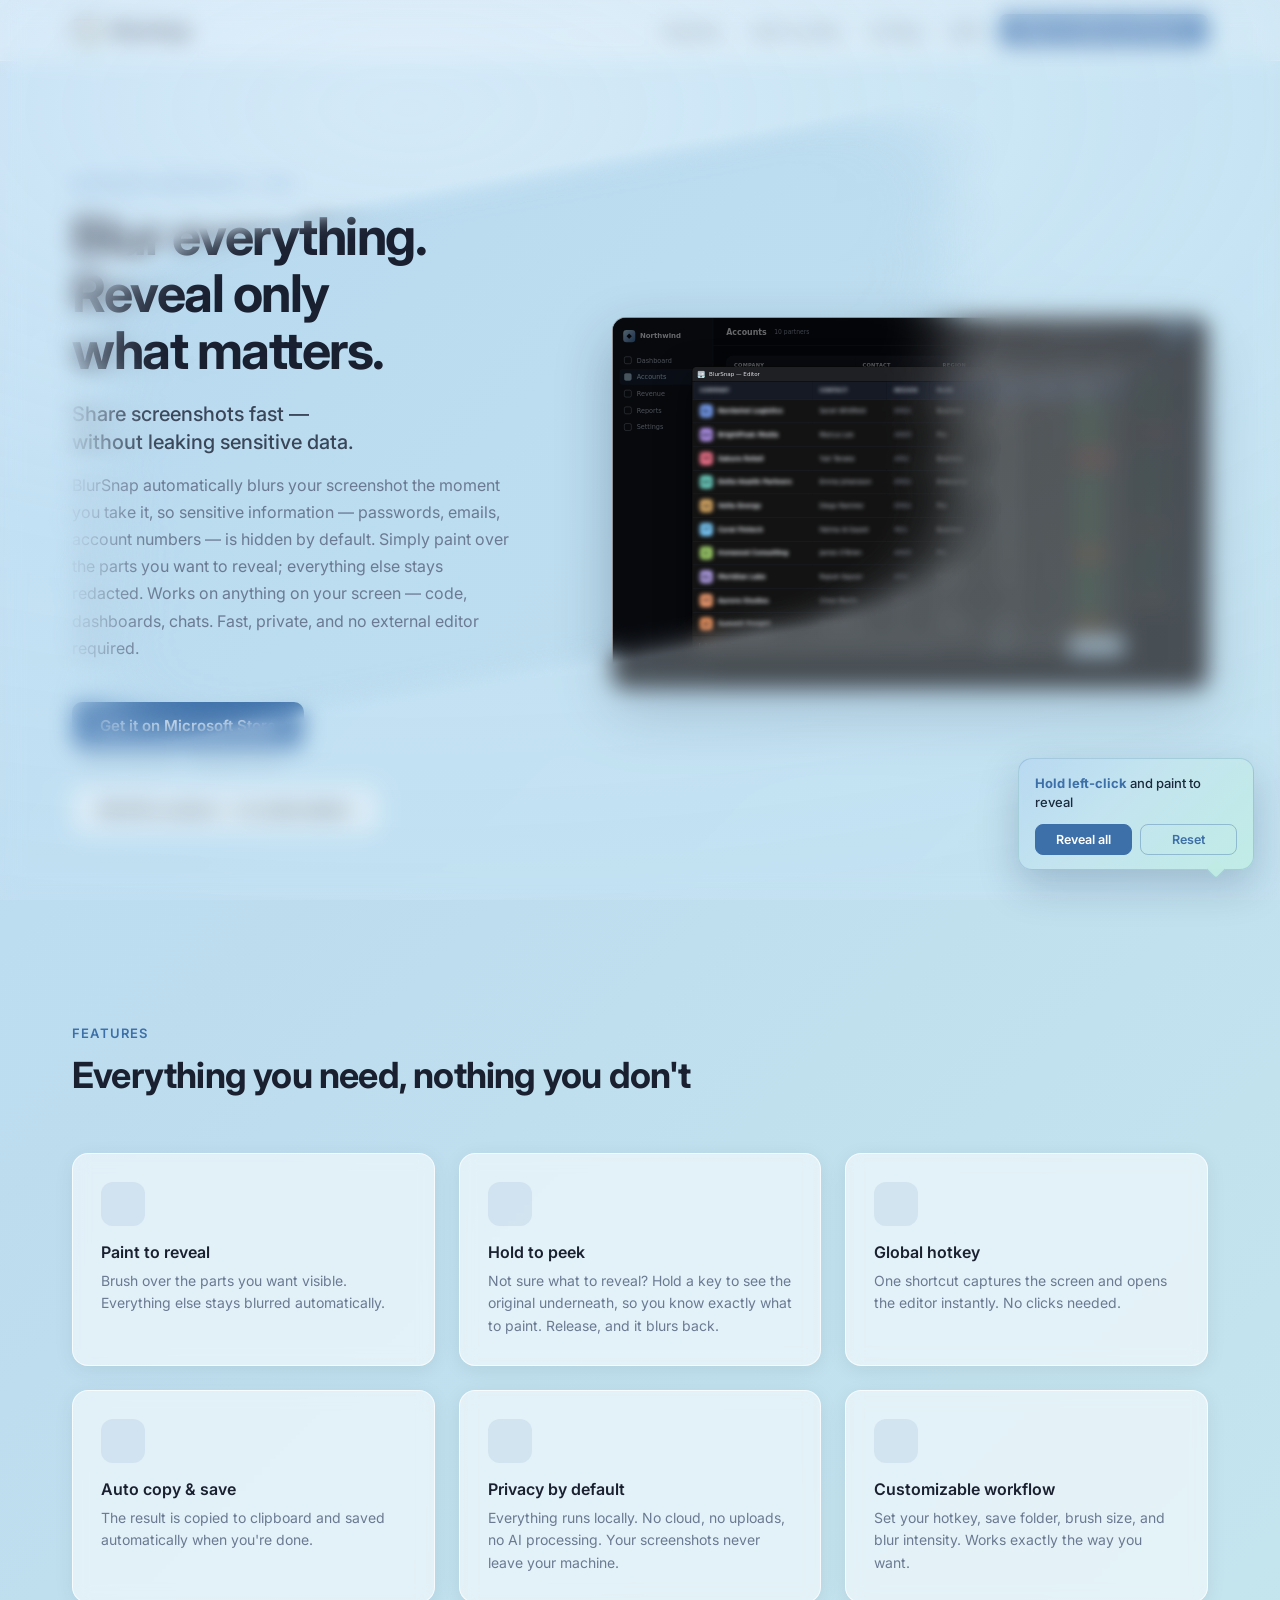
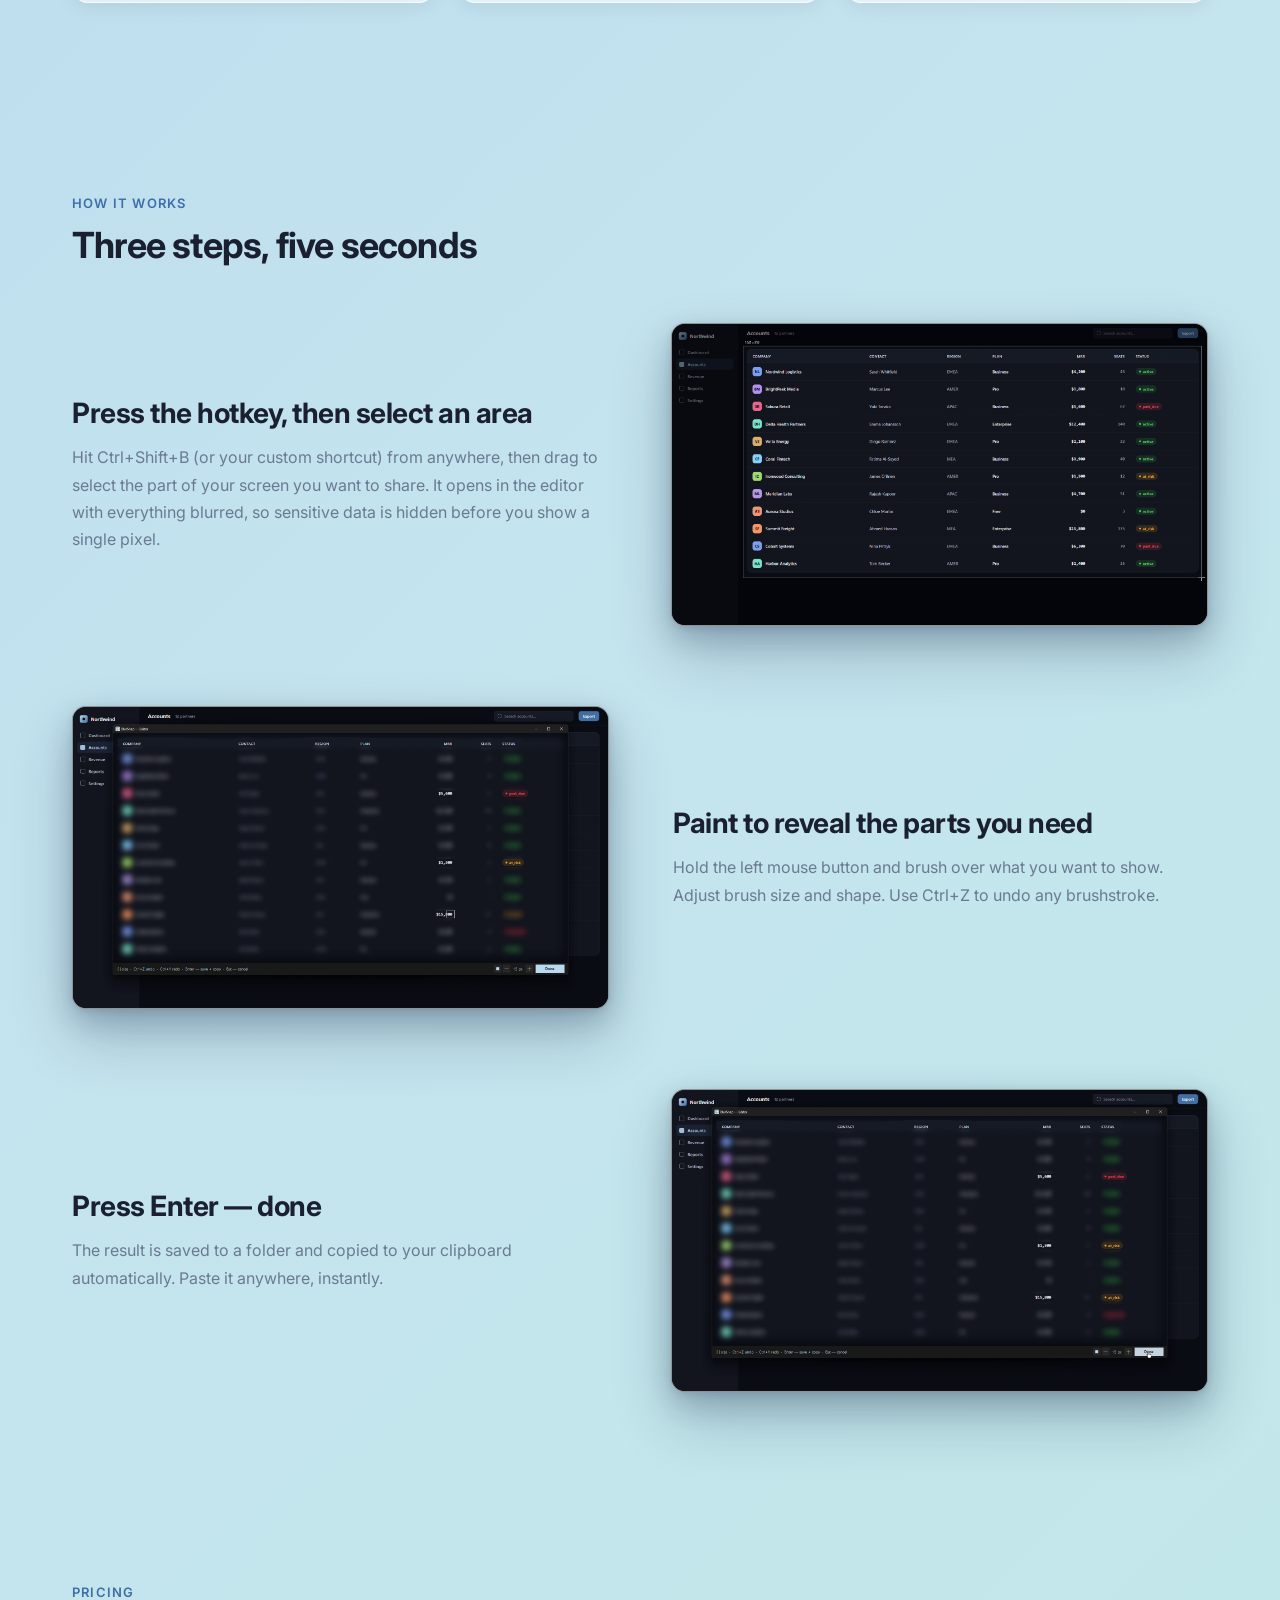
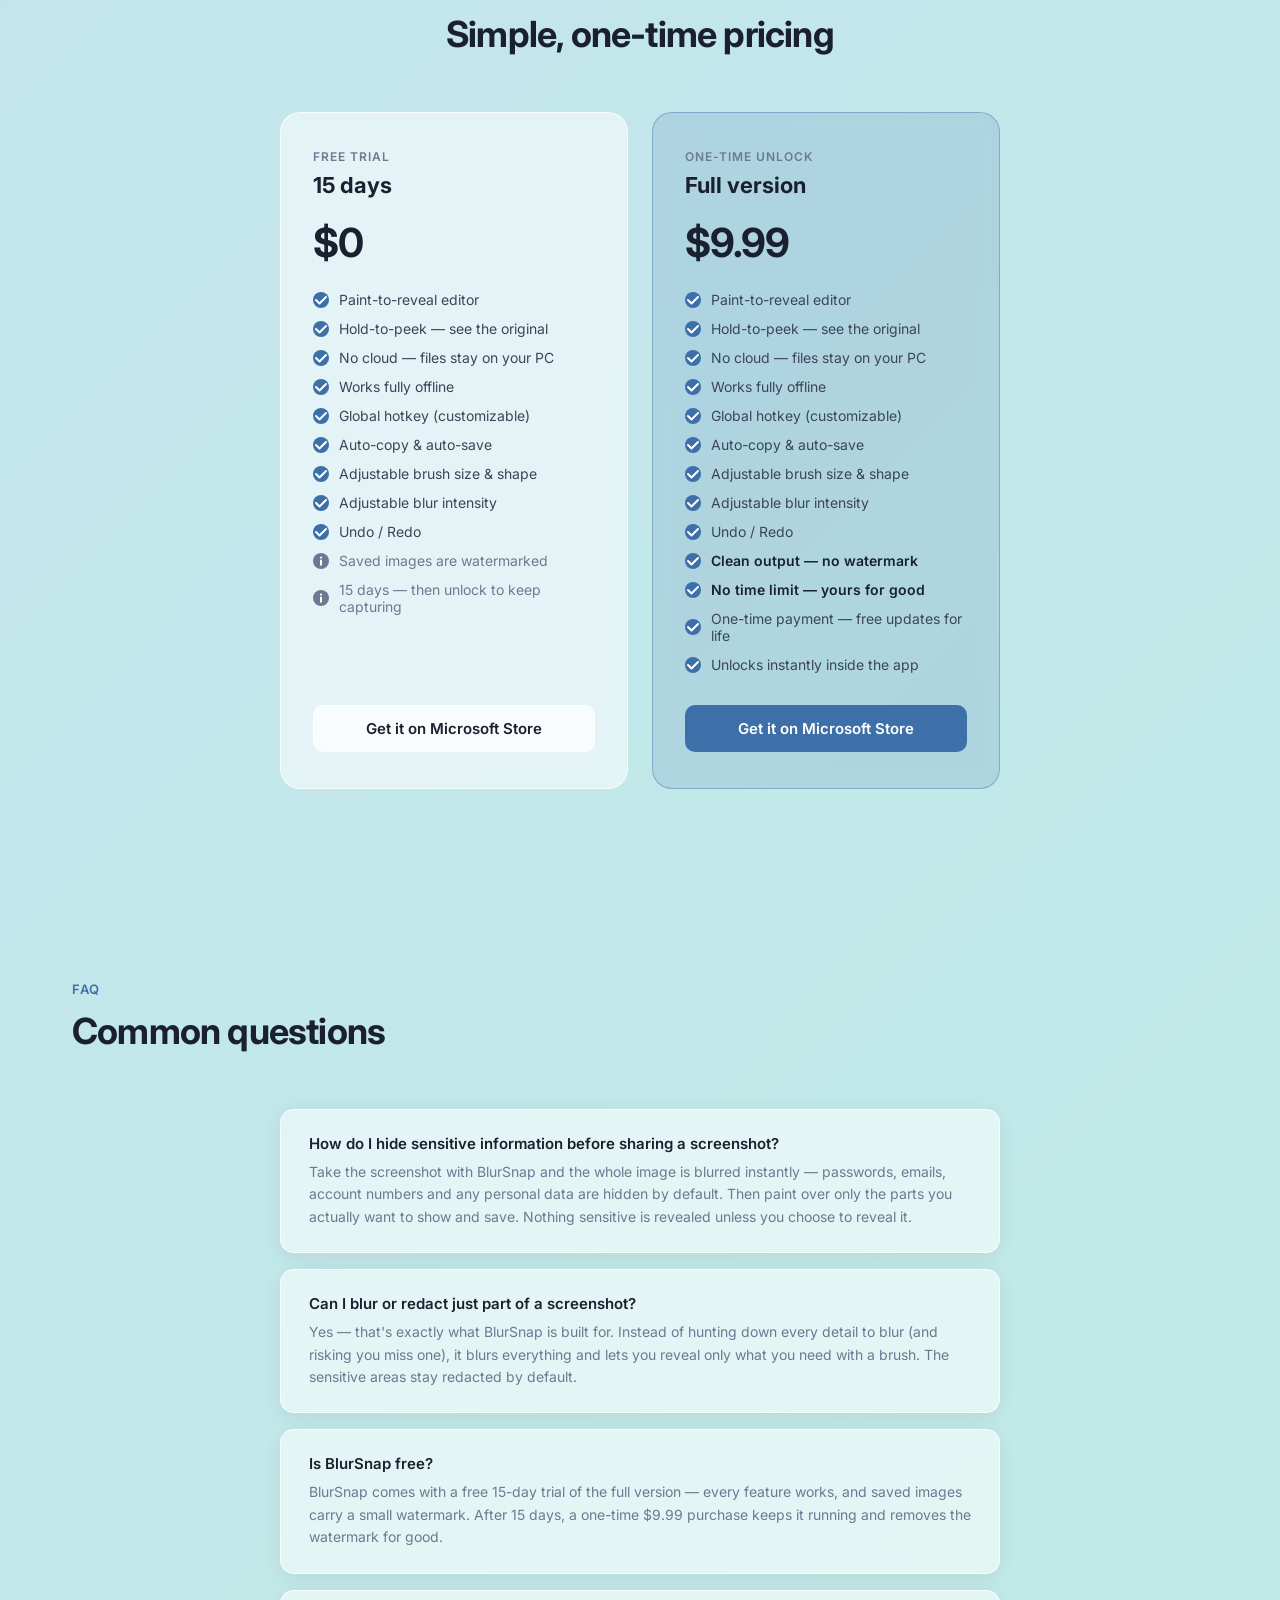
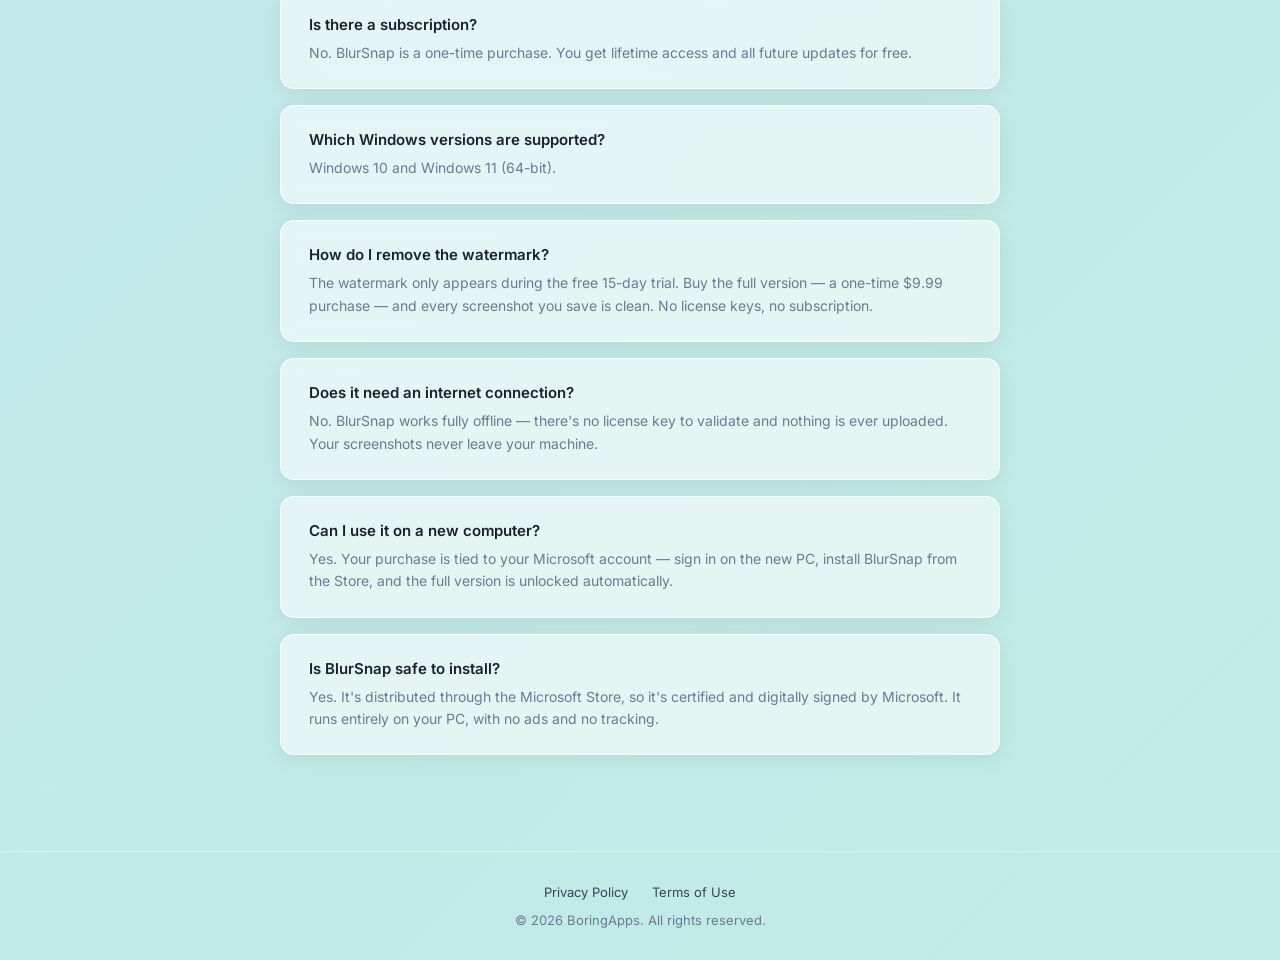
==== index.html @ 6aa6dccd "Add files via upload" ====
<!DOCTYPE html>
<html lang="en">
<head>
  <meta charset="UTF-8">
  <meta name="viewport" content="width=device-width, initial-scale=1.0">
  <title>BlurSnap — Blur everything, reveal only what matters</title>
  <meta name="description" content="Accidentally leaking passwords, emails or private data in a screenshot? BlurSnap blurs the whole capture the moment you take it — then you paint over only what you want to show. A fast, private screenshot tool for Windows 10 & 11. $9.99 one-time, no subscription.">
  <meta name="keywords" content="blur screenshot, redact screenshot, hide sensitive data in screenshot, censor screenshot, screenshot privacy tool, hide passwords in screenshot, blur tool Windows, screenshot editor">
  <meta name="author" content="BoringApps">
  <meta name="robots" content="index, follow">
  <meta name="theme-color" content="#B8D8F0">
  <link rel="canonical" href="https://blursnap.app/">
  <link rel="icon" href="favicon.ico" sizes="16x16 32x32 48x48">
  <link rel="icon" type="image/png" href="icon-64.png" sizes="64x64">
  <link rel="apple-touch-icon" href="icon-180.png">

  <!-- Open Graph / social preview -->
  <meta property="og:type" content="website">
  <meta property="og:site_name" content="BlurSnap">
  <meta property="og:title" content="BlurSnap — Blur everything. Reveal only what matters.">
  <meta property="og:description" content="Share screenshots fast — without leaking sensitive data. BlurSnap blurs everything the moment you capture; paint over just what you want to show.">
  <meta property="og:url" content="https://blursnap.app/">
  <meta property="og:image" content="https://blursnap.app/og-image.png">
  <meta property="og:image:width" content="1200">
  <meta property="og:image:height" content="630">
  <meta property="og:image:alt" content="BlurSnap editor with a blurred spreadsheet — only the important cells revealed.">
  <meta name="twitter:card" content="summary_large_image">
  <meta name="twitter:title" content="BlurSnap — Blur everything. Reveal only what matters.">
  <meta name="twitter:description" content="Share screenshots fast — without leaking sensitive data. A fast, private Windows screenshot tool.">
  <meta name="twitter:image" content="https://blursnap.app/og-image.png">
  <link rel="preconnect" href="https://fonts.googleapis.com">
  <link rel="preconnect" href="https://fonts.gstatic.com" crossorigin>
  <link href="https://fonts.googleapis.com/css2?family=Inter:wght@400;500;600;700&display=swap" rel="stylesheet">
  <style>
    *, *::before, *::after { box-sizing: border-box; margin: 0; padding: 0; }

    :root {
      --bg-grad-start: #B8D8F0;
      --bg-grad-end:   #C0ECE4;
      --text-pri:  #1a2030;
      --text-sec:  #3a4558;
      --text-dim:  #6b7a92;
      --accent:    #3d6fa8;
      --accent-hov:#2f5a8a;
      --card-bg:   rgba(255,255,255,0.55);
      --card-border: rgba(255,255,255,0.7);
      --header-bg: rgba(255,255,255,0.25);
    }

    html { scroll-padding-top: 76px; }

    body {
      font-family: 'Inter', system-ui, sans-serif;
      color: var(--text-pri);
      background: linear-gradient(135deg, var(--bg-grad-start) 0%, #C4E4EE 40%, var(--bg-grad-end) 100%);
      min-height: 100vh;
    }

    /* ── Scrollbar (brand) ──────────────────────────── */
    html { scrollbar-width: thin; scrollbar-color: var(--accent) rgba(255,255,255,0.35); }
    ::-webkit-scrollbar { width: 12px; height: 12px; }
    ::-webkit-scrollbar-track { background: rgba(255,255,255,0.35); }
    ::-webkit-scrollbar-thumb {
      background: linear-gradient(var(--accent), var(--accent-hov));
      border-radius: 10px;
      border: 3px solid transparent;
      background-clip: padding-box;
    }
    ::-webkit-scrollbar-thumb:hover {
      background: linear-gradient(var(--accent-hov), var(--accent-hov));
      background-clip: padding-box;
      border: 3px solid transparent;
    }

    /* ── Header ─────────────────────────────────────── */
    header {
      position: sticky;
      top: 0;
      z-index: 100;
      backdrop-filter: blur(16px);
      -webkit-backdrop-filter: blur(16px);
      background: var(--header-bg);
      border-bottom: 1px solid rgba(255,255,255,0.4);
    }

    .header-inner {
      max-width: 1200px;
      margin: 0 auto;
      padding: 0 32px;
      height: 60px;
      display: flex;
      align-items: center;
      justify-content: space-between;
    }

    .logo {
      font-size: 18px;
      font-weight: 700;
      color: var(--text-pri);
      text-decoration: none;
      letter-spacing: -0.3px;
    }

    nav {
      display: flex;
      align-items: center;
      gap: 8px;
    }

    nav a {
      font-size: 14px;
      font-weight: 500;
      color: var(--text-sec);
      text-decoration: none;
      transition: color 0.15s;
    }

    /* Bigger click target for the small text links — padding gives an invisible hit halo. */
    nav a:not(.btn-buy-sm) { padding: 10px 12px; }

    nav a:hover { color: var(--text-pri); }

    .btn-buy-sm {
      font-size: 14px;
      font-weight: 600;
      color: #fff;
      background: var(--accent);
      border: none;
      border-radius: 8px;
      padding: 8px 20px;
      cursor: pointer;
      text-decoration: none;
      transition: background 0.15s;
    }

    .btn-buy-sm:hover { background: var(--accent-hov); }

    /* ── Layout container — single source of truth for content width ── */
    main {
      max-width: 1200px;
      margin: 0 auto;
      padding: 0 32px;
    }

    /* ── Sections ────────────────────────────────────── */
    section {
      padding: 96px 0;
    }

    /* ── Hero ────────────────────────────────────────── */
    #hero {
      display: flex;
      align-items: center;
      gap: 64px;
      padding: 112px 0 96px;
    }

    .hero-text { flex: 1; }

    .hero-label {
      display: inline-block;
      font-size: 13px;
      font-weight: 600;
      letter-spacing: 1.2px;
      text-transform: uppercase;
      color: var(--accent);
      margin-bottom: 16px;
    }

    .hero-title {
      font-size: 52px;
      font-weight: 700;
      line-height: 1.1;
      letter-spacing: -1.5px;
      color: var(--text-pri);
      margin-bottom: 20px;
    }

    .hero-title .ht-line { display: block; }
    .hero-title .ht-balance { text-wrap: balance; }

    .hero-subtitle {
      font-size: 20px;
      font-weight: 500;
      color: var(--text-sec);
      margin-bottom: 16px;
      line-height: 1.4;
      text-wrap: balance;
    }

    .hero-desc {
      font-size: 16px;
      color: var(--text-dim);
      line-height: 1.7;
      margin-bottom: 40px;
      max-width: 440px;
    }

    .hero-buttons {
      display: flex;
      gap: 16px;
      flex-wrap: wrap;
      align-items: flex-start;
    }

    .hero-dl-wrap {
      display: flex;
      flex-direction: column;
      align-items: flex-start;
      gap: 6px;
    }

    .btn-meta {
      font-size: 12px;
      font-weight: 400;
      color: var(--text-dim);
      padding-left: 10px;
    }

    .btn-primary {
      font-size: 15px;
      font-weight: 600;
      color: #fff;
      background: var(--accent);
      border: none;
      border-radius: 10px;
      padding: 14px 28px;
      cursor: pointer;
      text-decoration: none;
      transition: background 0.15s, transform 0.1s;
    }

    .btn-primary:hover { background: var(--accent-hov); transform: translateY(-1px); }

    .btn-secondary {
      font-size: 15px;
      font-weight: 600;
      color: var(--text-pri);
      background: var(--card-bg);
      border: 1px solid var(--card-border);
      border-radius: 10px;
      padding: 13px 27px;
      cursor: pointer;
      text-decoration: none;
      backdrop-filter: blur(8px);
      transition: background 0.15s, transform 0.1s;
    }

    .btn-secondary:hover { background: rgba(255,255,255,0.7); transform: translateY(-1px); }

    .hero-media {
      flex: 1.25;
      display: flex;
      justify-content: center;
    }

    .demo-frame {
      width: 100%;
      max-width: 680px;
      aspect-ratio: 1280 / 800;
      border-radius: 14px;
      overflow: hidden;
      position: relative;
      background: #0b0e14;
      border: 1px solid rgba(255,255,255,0.55);
      box-shadow: 0 22px 55px rgba(20, 40, 70, 0.28);
    }

    .demo-frame iframe {
      position: absolute;
      top: 0;
      left: 0;
      width: 1280px;
      height: 800px;
      border: 0;
      transform-origin: top left;
      /* non-interactive auto-playing demo: let the mouse pass through so the
         real cursor stays visible instead of hitting the iframe's cursor:none */
      pointer-events: none;
    }

    /* ── Features ────────────────────────────────────── */
    .section-label {
      font-size: 13px;
      font-weight: 600;
      letter-spacing: 1.2px;
      text-transform: uppercase;
      color: var(--accent);
      margin-bottom: 12px;
    }

    .section-title {
      font-size: 36px;
      font-weight: 700;
      letter-spacing: -0.8px;
      color: var(--text-pri);
      margin-bottom: 56px;
    }

    .features-grid {
      display: grid;
      grid-template-columns: repeat(3, 1fr);
      gap: 24px;
    }

    .feature-card {
      background: var(--card-bg);
      border: 1px solid var(--card-border);
      border-radius: 16px;
      padding: 28px;
      backdrop-filter: blur(8px);
      box-shadow: 0 4px 20px rgba(0, 0, 0, 0.07);
    }

    .feature-icon {
      width: 44px;
      height: 44px;
      display: flex;
      align-items: center;
      justify-content: center;
      background: rgba(61, 111, 168, 0.1);
      border-radius: 12px;
      margin-bottom: 16px;
      color: var(--accent);
    }

    .feature-icon svg {
      width: 22px;
      height: 22px;
      stroke: var(--accent);
    }

    .feature-title {
      font-size: 16px;
      font-weight: 600;
      color: var(--text-pri);
      margin-bottom: 8px;
    }

    .feature-desc {
      font-size: 14px;
      color: var(--text-dim);
      line-height: 1.6;
    }

    /* ── Alternating blocks ──────────────────────────── */
    .alt-blocks { display: flex; flex-direction: column; gap: 80px; }

    .alt-block {
      display: flex;
      align-items: center;
      gap: 64px;
    }

    .alt-block.reverse { flex-direction: row-reverse; }

    .alt-block-text { flex: 1; }

    .alt-block-text h3 {
      font-size: 28px;
      font-weight: 700;
      letter-spacing: -0.5px;
      color: var(--text-pri);
      margin-bottom: 14px;
    }

    .alt-block-text p {
      font-size: 16px;
      color: var(--text-dim);
      line-height: 1.7;
    }

    .alt-block-media {
      flex: 1;
      border-radius: 14px;
      overflow: hidden;
      background: #0b0e14;
      border: 1px solid rgba(255,255,255,0.55);
      box-shadow: 0 2px 6px rgba(20, 40, 70, 0.10), 0 12px 28px rgba(20, 40, 70, 0.20), 0 28px 60px rgba(20, 40, 70, 0.24);
      line-height: 0;
    }

    .alt-block-media img {
      width: 100%;
      height: auto;
      display: block;
      cursor: zoom-in;
    }

    /* ── Lightbox ────────────────────────────────────── */
    .lightbox {
      position: fixed;
      inset: 0;
      z-index: 1000;
      display: flex;
      align-items: center;
      justify-content: center;
      padding: 40px;
      background: rgba(12, 20, 34, 0.72);
      backdrop-filter: blur(8px);
      -webkit-backdrop-filter: blur(8px);
      cursor: zoom-out;
      opacity: 0;
      visibility: hidden;
      pointer-events: none;
      transition: opacity 0.32s ease, visibility 0s linear 0.32s;
    }

    .lightbox.open {
      opacity: 1;
      visibility: visible;
      pointer-events: auto;
      transition: opacity 0.32s ease, visibility 0s linear 0s;
    }

    .lightbox img {
      max-width: min(1280px, 94vw);
      max-height: 90vh;
      width: auto;
      height: auto;
      border-radius: 12px;
      border: 1px solid rgba(255,255,255,0.5);
      box-shadow: 0 30px 80px rgba(0, 0, 0, 0.5);
      transform: scale(0.94);
      transition: transform 0.32s cubic-bezier(0.22, 1, 0.36, 1);
    }

    .lightbox.open img { transform: scale(1); }

    @media (prefers-reduced-motion: reduce) {
      .lightbox, .lightbox img { transition: none; }
    }

    .lightbox-close {
      position: absolute;
      top: 22px;
      right: 28px;
      width: 40px;
      height: 40px;
      border-radius: 50%;
      border: none;
      background: rgba(255,255,255,0.85);
      color: #1a2030;
      font-size: 20px;
      line-height: 1;
      cursor: pointer;
      display: grid;
      place-items: center;
    }

    .lightbox-close:hover { background: #fff; }

    /* ── Pricing ─────────────────────────────────────── */
    .pricing-grid {
      display: grid;
      grid-template-columns: repeat(2, 1fr);
      gap: 24px;
      max-width: 720px;
      margin: 0 auto;
    }

    .pricing-card {
      background: var(--card-bg);
      border: 1px solid var(--card-border);
      border-radius: 20px;
      padding: 36px 32px;
      backdrop-filter: blur(8px);
      /* flex column so the CTA pins to the bottom even when the two
         cards have a different number of feature rows */
      display: flex;
      flex-direction: column;
    }

    .pricing-card.featured {
      background: rgba(61,111,168,0.15);
      border-color: rgba(61,111,168,0.4);
    }

    .pricing-label {
      font-size: 12px;
      font-weight: 600;
      letter-spacing: 1px;
      text-transform: uppercase;
      color: var(--text-dim);
      margin-bottom: 8px;
    }

    .pricing-name {
      font-size: 22px;
      font-weight: 700;
      color: var(--text-pri);
      margin-bottom: 4px;
    }

    .pricing-price {
      font-size: 40px;
      font-weight: 700;
      color: var(--text-pri);
      letter-spacing: -1px;
      margin: 16px 0 24px;
    }

    .pricing-price span {
      font-size: 18px;
      font-weight: 500;
      color: var(--text-dim);
    }

    .pricing-features {
      list-style: none;
      display: flex;
      flex-direction: column;
      gap: 12px;
      margin-bottom: 32px;
    }

    .pricing-features li {
      font-size: 14px;
      color: var(--text-sec);
      display: flex;
      align-items: center;
      gap: 10px;
    }

    .pricing-features li::before {
      content: '';
      width: 16px;
      height: 16px;
      flex-shrink: 0;
      background: var(--accent);
      border-radius: 50%;
      background-image: url("data:image/svg+xml,%3Csvg xmlns='http://www.w3.org/2000/svg' viewBox='0 0 16 16'%3E%3Cpath d='M3 8l3.5 3.5L13 5' stroke='white' stroke-width='2' fill='none' stroke-linecap='round' stroke-linejoin='round'/%3E%3C/svg%3E");
    }

    .pricing-features li.feature-limit {
      color: var(--text-dim);
    }

    .pricing-features li.feature-limit::before {
      background: var(--text-dim);
      background-image: url("data:image/svg+xml,%3Csvg xmlns='http://www.w3.org/2000/svg' viewBox='0 0 16 16'%3E%3Ccircle cx='8' cy='4.6' r='1.15' fill='white'/%3E%3Cpath d='M8 7.4v4.4' stroke='white' stroke-width='2' fill='none' stroke-linecap='round'/%3E%3C/svg%3E");
    }

    /* The two rows that ARE the reason to pay — they must not read as
       just more of the same in an otherwise identical list. */
    .pricing-features li.feature-key {
      color: var(--text-pri);
      font-weight: 600;
    }

    .pricing-card .btn-primary,
    .pricing-card .btn-secondary {
      width: 100%;
      text-align: center;
      display: block;
      margin-top: auto;
    }

    /* ── FAQ ─────────────────────────────────────────── */
    .faq-list {
      max-width: 720px;
      margin: 0 auto;
      display: flex;
      flex-direction: column;
      gap: 16px;
    }

    .faq-item {
      background: var(--card-bg);
      border: 1px solid var(--card-border);
      border-radius: 14px;
      padding: 24px 28px;
      backdrop-filter: blur(8px);
      box-shadow: 0 4px 20px rgba(0, 0, 0, 0.07);
    }

    .faq-q {
      font-size: 15px;
      font-weight: 600;
      color: var(--text-pri);
      margin-bottom: 8px;
    }

    .faq-a {
      font-size: 14px;
      color: var(--text-dim);
      line-height: 1.6;
    }

    .faq-link {
      color: var(--accent);
      text-decoration: none;
    }

    .faq-link:hover { text-decoration: underline; }

    /* ── Footer ──────────────────────────────────────── */
    footer {
      border-top: 1px solid rgba(255,255,255,0.35);
      padding: 32px;
      text-align: center;
      font-size: 13px;
      color: var(--text-dim);
    }

    footer a {
      color: var(--text-sec);
      text-decoration: none;
      margin: 0 10px;
    }

    footer a:hover { color: var(--text-pri); }

    /* ── Signature "foggy window" overlay ────────────── */
    .fog {
      position: fixed;
      inset: 0;
      z-index: 900;
      pointer-events: auto;
      cursor: grab;
      backdrop-filter: blur(11px) saturate(112%);
      -webkit-backdrop-filter: blur(11px) saturate(112%);
      background: radial-gradient(130% 90% at 32% 12%,
        rgba(255,255,255,0.40) 0%,
        rgba(223,238,248,0.30) 55%,
        rgba(206,228,242,0.34) 100%);
      -webkit-mask-repeat: no-repeat; mask-repeat: no-repeat;
      -webkit-mask-size: 100% 100%; mask-size: 100% 100%;
      mask-mode: alpha;
      transition: opacity 0.55s ease;
    }
    .fog:active { cursor: grabbing; }
    .fog.cleared { opacity: 0; pointer-events: none; }

    /* Balloon tip — slides in from the right, styled like the app's tray balloon */
    .fog-hint {
      position: fixed;
      z-index: 901;
      right: 26px; bottom: 30px;
      width: 236px;
      display: flex; flex-direction: column; gap: 12px;
      padding: 15px 16px 14px;
      background: linear-gradient(135deg, rgba(184,216,240,0.94) 0%, rgba(196,228,238,0.94) 45%, rgba(192,236,228,0.94) 100%);
      color: #1b2a3d;
      border: 1px solid rgba(61,111,168,0.22);
      border-radius: 14px;
      backdrop-filter: blur(8px) saturate(120%);
      -webkit-backdrop-filter: blur(8px) saturate(120%);
      box-shadow: 0 16px 40px rgba(20,45,80,0.22);
      transition: opacity 0.45s ease, transform 0.45s cubic-bezier(0.2,0.8,0.2,1);
    }
    /* little downward tail toward the tray corner */
    .fog-hint::after {
      content: "";
      position: absolute;
      right: 30px; bottom: -7px;
      width: 14px; height: 14px;
      background: rgba(192,236,228,0.94);   /* mint end of the gradient, so the tail blends in */
      border-right: 1px solid rgba(61,111,168,0.22);
      border-bottom: 1px solid rgba(61,111,168,0.22);
      border-bottom-right-radius: 3px;
      transform: rotate(45deg);
    }
    .fog-hint-text { margin: 0; font-size: 13px; font-weight: 500; line-height: 1.45; }
    .fog-hint-text b { font-weight: 700; color: #3D6FA8; }
    .fog-hint-actions { display: flex; gap: 8px; }
    .fog-hint button {
      flex: 1;
      font: inherit; font-size: 12.5px; font-weight: 600;
      padding: 7px 10px; border-radius: 8px; cursor: pointer;
      border: 1px solid transparent;
      transition: background 0.15s, border-color 0.15s, color 0.15s;
    }
    #fogReveal { background: #3D6FA8; color: #fff; border-color: #3D6FA8; }
    #fogReveal:hover { background: #34618f; }
    .fog-hint button.ghost { background: transparent; color: #3D6FA8; border-color: rgba(61,111,168,0.38); }
    .fog-hint button.ghost:hover { background: rgba(61,111,168,0.10); }
    /* enter = pre-slide-in (off to the right); gone = slide back out */
    .fog-hint.enter { opacity: 0; transform: translateX(46px); }
    .fog-hint.gone  { opacity: 0; transform: translateX(46px); pointer-events: none; }

    /* Touch devices never get the overlay (JS also removes it) */
    @media (hover: none), (pointer: coarse) {
      .fog, .fog-hint { display: none !important; }
    }

    /* ── Responsive: tablet ──────────────────────────── */
    @media (max-width: 900px) {
      main { padding: 0 24px; }
      section { padding: 72px 0; }

      #hero {
        flex-direction: column;
        align-items: stretch;
        gap: 40px;
        padding: 72px 0 64px;
      }
      .hero-title { font-size: 42px; }
      .hero-desc { max-width: none; }
      .hero-media { justify-content: flex-start; }
      .demo-frame { max-width: 100%; }

      .features-grid { grid-template-columns: repeat(2, 1fr); }

      .section-title { font-size: 30px; margin-bottom: 40px; }

      .alt-block,
      .alt-block.reverse { flex-direction: column; gap: 28px; }
    }

    /* ── Responsive: phone ───────────────────────────── */
    @media (max-width: 600px) {
      main { padding: 0 18px; }
      section { padding: 56px 0; }

      .header-inner { padding: 0 18px; }
      nav { gap: 14px; }
      /* Keep only the CTA on phones — sections are reachable by scrolling */
      nav a:not(.btn-buy-sm) { display: none; }
      .btn-buy-sm { padding: 8px 16px; }

      #hero { padding: 40px 0 52px; }
      .hero-title { font-size: 34px; letter-spacing: -1px; }
      .hero-subtitle { font-size: 18px; }
      .hero-desc { font-size: 15px; margin-bottom: 32px; }

      .hero-buttons { gap: 12px; }
      .hero-dl-wrap { width: 100%; }
      .hero-buttons .btn-primary,
      .hero-buttons .btn-secondary { width: 100%; text-align: center; }

      .section-title { font-size: 26px; margin-bottom: 32px; }
      .features-grid { grid-template-columns: 1fr; gap: 16px; }
      .feature-card { padding: 24px; }

      .alt-block-text h3 { font-size: 24px; }

      .pricing-grid { grid-template-columns: 1fr; gap: 16px; }
      .pricing-card { padding: 28px 24px; }

      .faq-item { padding: 20px 22px; }

      .lightbox { padding: 16px; }
      .lightbox-close { top: 12px; right: 14px; }
    }
  </style>
  <script type="application/ld+json">
  {
    "@context": "https://schema.org",
    "@graph": [
      {
        "@type": "SoftwareApplication",
        "name": "BlurSnap",
        "operatingSystem": "Windows 10, Windows 11",
        "applicationCategory": "MultimediaApplication",
        "description": "BlurSnap blurs your screenshot the moment you take it. Paint over what you want to show — everything else stays hidden.",
        "url": "https://blursnap.app/",
        "image": "https://blursnap.app/og-image.png",
        "softwareVersion": "1.0",
        "offers": {
          "@type": "Offer",
          "price": "9.99",
          "priceCurrency": "USD"
        },
        "publisher": {
          "@type": "Organization",
          "name": "BoringApps"
        }
      },
      {
        "@type": "FAQPage",
        "mainEntity": [
          {
            "@type": "Question",
            "name": "How do I hide sensitive information before sharing a screenshot?",
            "acceptedAnswer": { "@type": "Answer", "text": "Take the screenshot with BlurSnap and the whole image is blurred instantly — passwords, emails, account numbers and any personal data are hidden by default. Then paint over only the parts you want to show and save. Nothing sensitive is revealed unless you choose to reveal it." }
          },
          {
            "@type": "Question",
            "name": "Can I blur or redact just part of a screenshot?",
            "acceptedAnswer": { "@type": "Answer", "text": "Yes — that's exactly what BlurSnap is built for. Instead of hunting down every detail to blur and risking you miss one, it blurs everything and lets you reveal only what you need with a brush. The sensitive areas stay redacted by default." }
          },
          {
            "@type": "Question",
            "name": "Is BlurSnap free?",
            "acceptedAnswer": { "@type": "Answer", "text": "BlurSnap comes with a free 15-day trial of the full version — every feature works, and saved images carry a small watermark. After 15 days, a one-time $9.99 purchase keeps it running and removes the watermark for good." }
          },
          {
            "@type": "Question",
            "name": "Is there a subscription?",
            "acceptedAnswer": { "@type": "Answer", "text": "No. BlurSnap is a one-time purchase. You get lifetime access and all future updates for free." }
          },
          {
            "@type": "Question",
            "name": "Which Windows versions are supported?",
            "acceptedAnswer": { "@type": "Answer", "text": "Windows 10 and Windows 11 (64-bit)." }
          },
          {
            "@type": "Question",
            "name": "How do I remove the watermark?",
            "acceptedAnswer": { "@type": "Answer", "text": "The watermark only appears during the free 15-day trial. Buy the full version — a one-time $9.99 purchase — and every screenshot you save is clean. No license keys, no subscription." }
          },
          {
            "@type": "Question",
            "name": "Does it need an internet connection?",
            "acceptedAnswer": { "@type": "Answer", "text": "No. BlurSnap works fully offline — there is no license key to validate and nothing is ever uploaded. Your screenshots never leave your machine." }
          },
          {
            "@type": "Question",
            "name": "Can I use it on a new computer?",
            "acceptedAnswer": { "@type": "Answer", "text": "Yes. Your purchase is tied to your Microsoft account — sign in on the new PC, install BlurSnap from the Store, and the full version is unlocked automatically." }
          },
          {
            "@type": "Question",
            "name": "Is BlurSnap safe to install?",
            "acceptedAnswer": { "@type": "Answer", "text": "Yes. It is distributed through the Microsoft Store, so it is certified and digitally signed by Microsoft. It runs entirely on your PC with no ads and no tracking." }
          }
        ]
      }
    ]
  }
  </script>
  <script src="https://unpkg.com/lucide@latest/dist/umd/lucide.min.js"></script>
</head>
<body>

  <!-- Signature "foggy window" blur overlay (desktop pointer only; JS removes it on touch / reduced-motion) -->
  <div id="fog" class="fog" aria-hidden="true"></div>
  <div id="fogHint" class="fog-hint enter" aria-hidden="true">
    <p class="fog-hint-text"><b>Hold left-click</b> and paint to reveal</p>
    <div class="fog-hint-actions">
      <button type="button" id="fogReveal">Reveal all</button>
      <button type="button" id="fogReset" class="ghost">Reset</button>
    </div>
  </div>

  <!-- Header -->
  <header>
    <div class="header-inner">
      <a href="#" class="logo">
        <img src="icon-64.png" alt="" width="32" height="32" style="border-radius:7px;vertical-align:middle;margin-right:9px;box-shadow:0 2px 8px rgba(0,0,0,0.15);"><span style="position:relative;top:2px;">BlurSnap</span>
      </a>
      <nav>
        <a href="#features">Features</a>
        <a href="#how-it-works">How it works</a>
        <a href="#pricing">Pricing</a>
        <a href="#faq">FAQ</a>
        <!-- TODO: replace with the real Microsoft Store listing URL once the app is reserved in Partner Center -->
        <a href="https://apps.microsoft.com/detail/9NWTN48SG6K3" class="btn-buy-sm">Get it on Microsoft Store</a>
      </nav>
    </div>
  </header>

  <main>

  <!-- Hero -->
  <section id="hero">
    <div class="hero-text">
      <span class="hero-label">Windows Screenshot Tool</span>
      <h1 class="hero-title"><span class="ht-line">Blur everything.</span><span class="ht-line ht-balance">Reveal only what matters.</span></h1>
      <p class="hero-subtitle">Share screenshots fast — without leaking sensitive data.</p>
      <p class="hero-desc">BlurSnap automatically blurs your screenshot the moment you take it, so sensitive information — passwords, emails, account numbers — is hidden by default. Simply paint over the parts you want to reveal; everything else stays redacted. Works on anything on your screen — code, dashboards, chats. Fast, private, and no external editor required.</p>
      <div class="hero-buttons">
        <div class="hero-dl-wrap">
          <a href="https://apps.microsoft.com/detail/9NWTN48SG6K3" class="btn-primary">Get it on Microsoft Store</a>
          <span class="btn-meta">Free 15-day trial &nbsp;·&nbsp; Windows 10 &amp; 11</span>
        </div>
        <a href="https://apps.microsoft.com/detail/9NWTN48SG6K3" class="btn-secondary">$9.99 to unlock — no subscription</a>
      </div>
    </div>
    <div class="hero-media">
      <div class="demo-frame">
        <iframe src="hero-demo.html" title="BlurSnap — blur a screenshot, paint to reveal" scrolling="no" loading="lazy"></iframe>
      </div>
    </div>
  </section>

  <!-- Features -->
  <section id="features">
    <div class="section-label">Features</div>
    <div class="section-title">Everything you need, nothing you don't</div>
    <div class="features-grid">
      <div class="feature-card">
        <div class="feature-icon"><i data-lucide="paintbrush"></i></div>
        <div class="feature-title">Paint to reveal</div>
        <div class="feature-desc">Brush over the parts you want visible. Everything else stays blurred automatically.</div>
      </div>
      <div class="feature-card">
        <div class="feature-icon"><i data-lucide="eye"></i></div>
        <div class="feature-title">Hold to peek</div>
        <div class="feature-desc">Not sure what to reveal? Hold a key to see the original underneath, so you know exactly what to paint. Release, and it blurs back.</div>
      </div>
      <div class="feature-card">
        <div class="feature-icon"><i data-lucide="zap"></i></div>
        <div class="feature-title">Global hotkey</div>
        <div class="feature-desc">One shortcut captures the screen and opens the editor instantly. No clicks needed.</div>
      </div>
      <div class="feature-card">
        <div class="feature-icon"><i data-lucide="clipboard-check"></i></div>
        <div class="feature-title">Auto copy & save</div>
        <div class="feature-desc">The result is copied to clipboard and saved automatically when you're done.</div>
      </div>
      <div class="feature-card">
        <div class="feature-icon"><i data-lucide="shield"></i></div>
        <div class="feature-title">Privacy by default</div>
        <div class="feature-desc">Everything runs locally. No cloud, no uploads, no AI processing. Your screenshots never leave your machine.</div>
      </div>
      <div class="feature-card">
        <div class="feature-icon"><i data-lucide="sliders-horizontal"></i></div>
        <div class="feature-title">Customizable workflow</div>
        <div class="feature-desc">Set your hotkey, save folder, brush size, and blur intensity. Works exactly the way you want.</div>
      </div>
    </div>
  </section>

  <!-- How it works (alternating blocks) -->
  <section id="how-it-works">
    <div class="section-label">How it works</div>
    <div class="section-title">Three steps, five seconds</div>
    <div class="alt-blocks">

      <div class="alt-block">
        <div class="alt-block-text">
          <h3>Press the hotkey, then select an area</h3>
          <p>Hit Ctrl+Shift+B (or your custom shortcut) from anywhere, then drag to select the part of your screen you want to share. It opens in the editor with everything blurred, so sensitive data is hidden before you show a single pixel.</p>
        </div>
        <div class="alt-block-media"><img src="how-1-capture.png" alt="Selecting a screen region to capture in BlurSnap" loading="lazy"></div>
      </div>

      <div class="alt-block reverse">
        <div class="alt-block-text">
          <h3>Paint to reveal the parts you need</h3>
          <p>Hold the left mouse button and brush over what you want to show. Adjust brush size and shape. Use Ctrl+Z to undo any brushstroke.</p>
        </div>
        <div class="alt-block-media"><img src="how-2-paint.png" alt="Painting with the brush to reveal specific cells while everything else stays blurred" loading="lazy"></div>
      </div>

      <div class="alt-block">
        <div class="alt-block-text">
          <h3>Press Enter — done</h3>
          <p>The result is saved to a folder and copied to your clipboard automatically. Paste it anywhere, instantly.</p>
        </div>
        <div class="alt-block-media"><img src="how-3-saved.png" alt="The finished screenshot saved and copied to clipboard, with only the important cells revealed" loading="lazy"></div>
      </div>

    </div>
  </section>

  <!-- Pricing -->
  <section id="pricing">
    <div class="section-label">Pricing</div>
    <div class="section-title" style="text-align:center;">Simple, one-time pricing</div>
    <div class="pricing-grid">

      <div class="pricing-card">
        <div class="pricing-label">Free trial</div>
        <div class="pricing-name">15 days</div>
        <div class="pricing-price">$0</div>
        <ul class="pricing-features">
          <li>Paint-to-reveal editor</li>
          <li>Hold-to-peek — see the original</li>
          <li>No cloud — files stay on your PC</li>
          <li>Works fully offline</li>
          <li>Global hotkey (customizable)</li>
          <li>Auto-copy &amp; auto-save</li>
          <li>Adjustable brush size &amp; shape</li>
          <li>Adjustable blur intensity</li>
          <li>Undo / Redo</li>
          <li class="feature-limit">Saved images are watermarked</li>
          <li class="feature-limit">15 days — then unlock to keep capturing</li>
        </ul>
        <a href="https://apps.microsoft.com/detail/9NWTN48SG6K3" class="btn-secondary">Get it on Microsoft Store</a>
      </div>

      <div class="pricing-card featured">
        <div class="pricing-label">One-time unlock</div>
        <div class="pricing-name">Full version</div>
        <div class="pricing-price">$9.99</div>
        <ul class="pricing-features">
          <li>Paint-to-reveal editor</li>
          <li>Hold-to-peek — see the original</li>
          <li>No cloud — files stay on your PC</li>
          <li>Works fully offline</li>
          <li>Global hotkey (customizable)</li>
          <li>Auto-copy &amp; auto-save</li>
          <li>Adjustable brush size &amp; shape</li>
          <li>Adjustable blur intensity</li>
          <li>Undo / Redo</li>
          <li class="feature-key">Clean output — no watermark</li>
          <li class="feature-key">No time limit — yours for good</li>
          <li>One-time payment — free updates for life</li>
          <li>Unlocks instantly inside the app</li>
        </ul>
        <a href="https://apps.microsoft.com/detail/9NWTN48SG6K3" class="btn-primary">Get it on Microsoft Store</a>
      </div>

    </div>
  </section>

  <!-- FAQ -->
  <section id="faq">
    <div class="section-label">FAQ</div>
    <div class="section-title">Common questions</div>
    <div class="faq-list">

      <div class="faq-item">
        <div class="faq-q">How do I hide sensitive information before sharing a screenshot?</div>
        <div class="faq-a">Take the screenshot with BlurSnap and the whole image is blurred instantly — passwords, emails, account numbers and any personal data are hidden by default. Then paint over only the parts you actually want to show and save. Nothing sensitive is revealed unless you choose to reveal it.</div>
      </div>

      <div class="faq-item">
        <div class="faq-q">Can I blur or redact just part of a screenshot?</div>
        <div class="faq-a">Yes — that's exactly what BlurSnap is built for. Instead of hunting down every detail to blur (and risking you miss one), it blurs everything and lets you reveal only what you need with a brush. The sensitive areas stay redacted by default.</div>
      </div>

      <div class="faq-item">
        <div class="faq-q">Is BlurSnap free?</div>
        <div class="faq-a">BlurSnap comes with a free 15-day trial of the full version — every feature works, and saved images carry a small watermark. After 15 days, a one-time $9.99 purchase keeps it running and removes the watermark for good.</div>
      </div>

      <div class="faq-item">
        <div class="faq-q">Is there a subscription?</div>
        <div class="faq-a">No. BlurSnap is a one-time purchase. You get lifetime access and all future updates for free.</div>
      </div>

      <div class="faq-item">
        <div class="faq-q">Which Windows versions are supported?</div>
        <div class="faq-a">Windows 10 and Windows 11 (64-bit).</div>
      </div>

      <div class="faq-item">
        <div class="faq-q">How do I remove the watermark?</div>
        <div class="faq-a">The watermark only appears during the free 15-day trial. Buy the full version — a one-time $9.99 purchase — and every screenshot you save is clean. No license keys, no subscription.</div>
      </div>

      <div class="faq-item">
        <div class="faq-q">Does it need an internet connection?</div>
        <div class="faq-a">No. BlurSnap works fully offline — there's no license key to validate and nothing is ever uploaded. Your screenshots never leave your machine.</div>
      </div>

      <div class="faq-item">
        <div class="faq-q">Can I use it on a new computer?</div>
        <div class="faq-a">Yes. Your purchase is tied to your Microsoft account — sign in on the new PC, install BlurSnap from the Store, and the full version is unlocked automatically.</div>
      </div>

      <div class="faq-item">
        <div class="faq-q">Is BlurSnap safe to install?</div>
        <div class="faq-a">Yes. It's distributed through the Microsoft Store, so it's certified and digitally signed by Microsoft. It runs entirely on your PC, with no ads and no tracking.</div>
      </div>

    </div>
  </section>

  </main>

  <!-- Lightbox (click a "How it works" screenshot to enlarge) -->
  <div class="lightbox" id="lightbox" role="dialog" aria-modal="true" aria-label="Enlarged screenshot">
    <button class="lightbox-close" id="lightboxClose" aria-label="Close">&times;</button>
    <img id="lightboxImg" src="" alt="">
  </div>

  <!-- Footer -->
  <footer>
    <a href="privacy.html">Privacy Policy</a>
    <a href="terms.html">Terms of Use</a>
    <div style="margin-top:12px;">&copy; 2026 BoringApps. All rights reserved.</div>
  </footer>

  <script>
    if (window.lucide) lucide.createIcons();
    (function () {
      function scaleDemo() {
        document.querySelectorAll('.demo-frame').forEach(function (f) {
          var iframe = f.querySelector('iframe');
          if (iframe) iframe.style.transform = 'scale(' + (f.clientWidth / 1280) + ')';
        });
      }
      window.addEventListener('resize', scaleDemo);
      window.addEventListener('load', scaleDemo);
      document.addEventListener('DOMContentLoaded', scaleDemo);
    })();

    // Lightbox: click a "How it works" screenshot to view it full size
    (function () {
      var box = document.getElementById('lightbox');
      var boxImg = document.getElementById('lightboxImg');
      var closeBtn = document.getElementById('lightboxClose');
      function open(src, alt) {
        boxImg.src = src; boxImg.alt = alt || '';
        box.classList.add('open');
        document.body.style.overflow = 'hidden';
      }
      function close() {
        box.classList.remove('open');
        document.body.style.overflow = '';
      }
      document.querySelectorAll('.alt-block-media img').forEach(function (img) {
        img.addEventListener('click', function () { open(img.src, img.alt); });
      });
      box.addEventListener('click', function (e) {
        if (e.target === box || e.target === closeBtn) close();
      });
      closeBtn.addEventListener('click', close);
      document.addEventListener('keydown', function (e) {
        if (e.key === 'Escape' && box.classList.contains('open')) close();
      });
    })();

    // Smooth, eased scrolling for in-page nav links
    (function () {
      var reduce = window.matchMedia('(prefers-reduced-motion: reduce)').matches;
      var HEADER = 76;
      function ease(t) { return t < 0.5 ? 4 * t * t * t : 1 - Math.pow(-2 * t + 2, 3) / 2; }
      function scrollToY(targetY) {
        targetY = Math.max(0, targetY);
        var startY = window.pageYOffset;
        var dist = targetY - startY;
        if (reduce || Math.abs(dist) < 4) { window.scrollTo(0, targetY); return; }
        var dur = Math.min(900, Math.max(450, Math.abs(dist) * 0.5));
        var t0 = null;
        requestAnimationFrame(function step(ts) {
          if (t0 === null) t0 = ts;
          var p = Math.min(1, (ts - t0) / dur);
          window.scrollTo(0, startY + dist * ease(p));
          if (p < 1) requestAnimationFrame(step);
        });
      }
      document.querySelectorAll('a[href^="#"]').forEach(function (a) {
        a.addEventListener('click', function (e) {
          var href = a.getAttribute('href');
          var targetY;
          if (href === '#') {
            targetY = 0;
          } else {
            var el = document.querySelector(href);
            if (!el) return;
            targetY = el.getBoundingClientRect().top + window.pageYOffset - HEADER;
          }
          e.preventDefault();
          if (href !== '#') history.pushState(null, '', href);
          scrollToY(targetY);
        });
      });
    })();

    // Signature "foggy window" overlay — hold left-click and wipe to see through
    (function () {
      var fog = document.getElementById('fog');
      var hint = document.getElementById('fogHint');
      var revealBtn = document.getElementById('fogReveal');
      if (!fog) return;

      function removeFog() {
        if (fog && fog.parentNode) fog.parentNode.removeChild(fog);
        if (hint && hint.parentNode) hint.parentNode.removeChild(hint);
      }

      // Disable only on touch-first devices (no fine pointer) or when backdrop-filter is unsupported.
      // Note: NOT gated on reduced-motion — the fog is static, not auto-playing motion.
      var touchOnly = window.matchMedia('(hover: none), (pointer: coarse)').matches;
      var hasBackdrop = window.CSS && CSS.supports &&
        (CSS.supports('backdrop-filter', 'blur(4px)') || CSS.supports('-webkit-backdrop-filter', 'blur(4px)'));
      if (touchOnly || !hasBackdrop) { removeFog(); return; }

      var SCALE = 0.6;                      // mask resolution factor (soft edges → low-res is fine)
      var BRUSH_R = 55;                     // interactive brush radius (px, pre-SCALE) — ~25% smaller than before
      var mask = document.createElement('canvas');
      var mctx = mask.getContext('2d');
      var vw = 0, vh = 0, raf = null, dirty = false;

      // One soft, elongated, angled "palm" stamp (partial erase → streaky like real glass)
      function stamp(x, y, strength, radius) {
        var r = (radius || BRUSH_R) * SCALE;
        mctx.save();
        mctx.globalCompositeOperation = 'destination-out';
        mctx.translate(x * SCALE, y * SCALE);
        mctx.rotate(-0.32);                 // ~ -18°
        mctx.scale(2.0, 1);                 // stretch horizontally → wipe streak
        var g = mctx.createRadialGradient(0, 0, 0, 0, 0, r);
        g.addColorStop(0,    'rgba(0,0,0,' + strength + ')');
        g.addColorStop(0.55, 'rgba(0,0,0,' + (strength * 0.55) + ')');
        g.addColorStop(1,    'rgba(0,0,0,0)');
        mctx.fillStyle = g;
        mctx.beginPath();
        mctx.arc(0, 0, r, 0, 6.2832);
        mctx.fill();
        mctx.restore();
      }

      // Default diagonal wipes — an inviting "already-open" chunk across the hero.
      // Uses a wider radius than the interactive brush so the reveal reads clearly.
      function defaultStreaks() {
        // A cluster of ~7 parallel palm-wipes — same angle, stacked right next to each other,
        // like a hand wiped the fog back and forth. All values are viewport fractions.
        var count  = 7;
        var slope  = -0.18;   // shared angle for every stroke (tan; negative = up-right)
        var startX = 0.15;    // left edge of the wiped band
        var len    = 0.52;    // stroke length
        var topY   = 0.34;    // vertical start of the first stroke
        var stepY  = 0.066;   // gap between strokes (small → they sit adjacent)
        for (var k = 0; k < count; k++) {
          var x0 = vw * startX;
          var y0 = vh * (topY + stepY * k);
          var L  = vw * len;
          var n  = 54;
          for (var i = 0; i <= n; i++) {
            var t = i / n;
            stamp(x0 + L * t, y0 + L * t * slope, 0.5, 74);
          }
        }
      }

      function apply() {
        var url = 'url(' + mask.toDataURL() + ')';
        fog.style.webkitMaskImage = url;
        fog.style.maskImage = url;
      }
      function schedule() {
        if (raf) return;
        raf = requestAnimationFrame(function () { raf = null; if (dirty) { dirty = false; apply(); } });
      }

      function resize() {
        vw = window.innerWidth; vh = window.innerHeight;
        var mw = Math.max(2, Math.round(vw * SCALE));
        var mh = Math.max(2, Math.round(vh * SCALE));
        mask.width = mw; mask.height = mh;
        // Don't try to preserve painting as a scaled bitmap — after the layout reflows it
        // misaligns with the content anyway. The streaks are defined in viewport fractions,
        // so regenerating them re-lands them cleanly on the new layout (same as Reset).
        freshFog();
        apply();
      }

      // Fill the whole mask with solid, opaque fog — no reveals, a clean "foggy glass".
      function fillFog() {
        mctx.globalCompositeOperation = 'source-over';
        mctx.globalAlpha = 1;
        mctx.fillStyle = '#fff';            // opaque → fog everywhere
        mctx.fillRect(0, 0, mask.width, mask.height);
      }

      // The canonical "fresh" state: solid fog with the inviting default wipes punched in.
      // Used on load, on resize, and by Reset — so all three land on the same logical state.
      function freshFog() {
        fillFog();
        defaultStreaks();
      }

      // Reset = back to the fresh invitation (fog + default streaks), ready to paint over.
      function reset() {
        if (raf) { cancelAnimationFrame(raf); raf = null; }  // drop any queued frame from painting
        dirty = false;
        last = null;
        fog.classList.remove('cleared');    // in case Reveal all faded it out
        freshFog();
        apply();
      }

      var last = null;
      function strokeTo(x, y) {
        if (last) {
          var dx = x - last.x, dy = y - last.y, d = Math.sqrt(dx * dx + dy * dy);
          var n = Math.max(1, Math.floor(d / 8));
          for (var i = 1; i <= n; i++) stamp(last.x + dx * i / n, last.y + dy * i / n, 0.45);
        } else {
          stamp(x, y, 0.45);
        }
        last = { x: x, y: y };
        dirty = true;
        schedule();
      }

      var down = false, moved = false, downX = 0, downY = 0;

      fog.addEventListener('mousedown', function (e) {
        if (e.button !== 0) return;
        down = true; moved = false; downX = e.clientX; downY = e.clientY; last = null;
        strokeTo(e.clientX, e.clientY);
        e.preventDefault();
      });
      window.addEventListener('mousemove', function (e) {
        if (!down) return;
        if (Math.abs(e.clientX - downX) > 4 || Math.abs(e.clientY - downY) > 4) moved = true;
        strokeTo(e.clientX, e.clientY);
      });
      window.addEventListener('mouseup', function (e) {
        if (!down) return;
        down = false;
        if (!moved) {                       // a tap → pass the click through to what's underneath
          fog.style.pointerEvents = 'none';
          var el = document.elementFromPoint(e.clientX, e.clientY);
          fog.style.pointerEvents = '';
          if (el && typeof el.click === 'function') el.click();
        }
      });

      // Balloon stays put — it holds the Reveal/Reset controls. Slide it in on load.
      if (hint) requestAnimationFrame(function () {
        requestAnimationFrame(function () { hint.classList.remove('enter'); });
      });

      if (revealBtn) revealBtn.addEventListener('click', function (e) {
        e.preventDefault(); e.stopPropagation();
        fog.classList.add('cleared');       // fade all fog out, but keep it in the DOM so Reset can restore it
      });
      var resetBtn = document.getElementById('fogReset');
      if (resetBtn) resetBtn.addEventListener('click', function (e) {
        e.preventDefault(); e.stopPropagation();
        reset();
      });

      window.addEventListener('resize', resize);
      resize();
    })();
  </script>
</body>
</html>
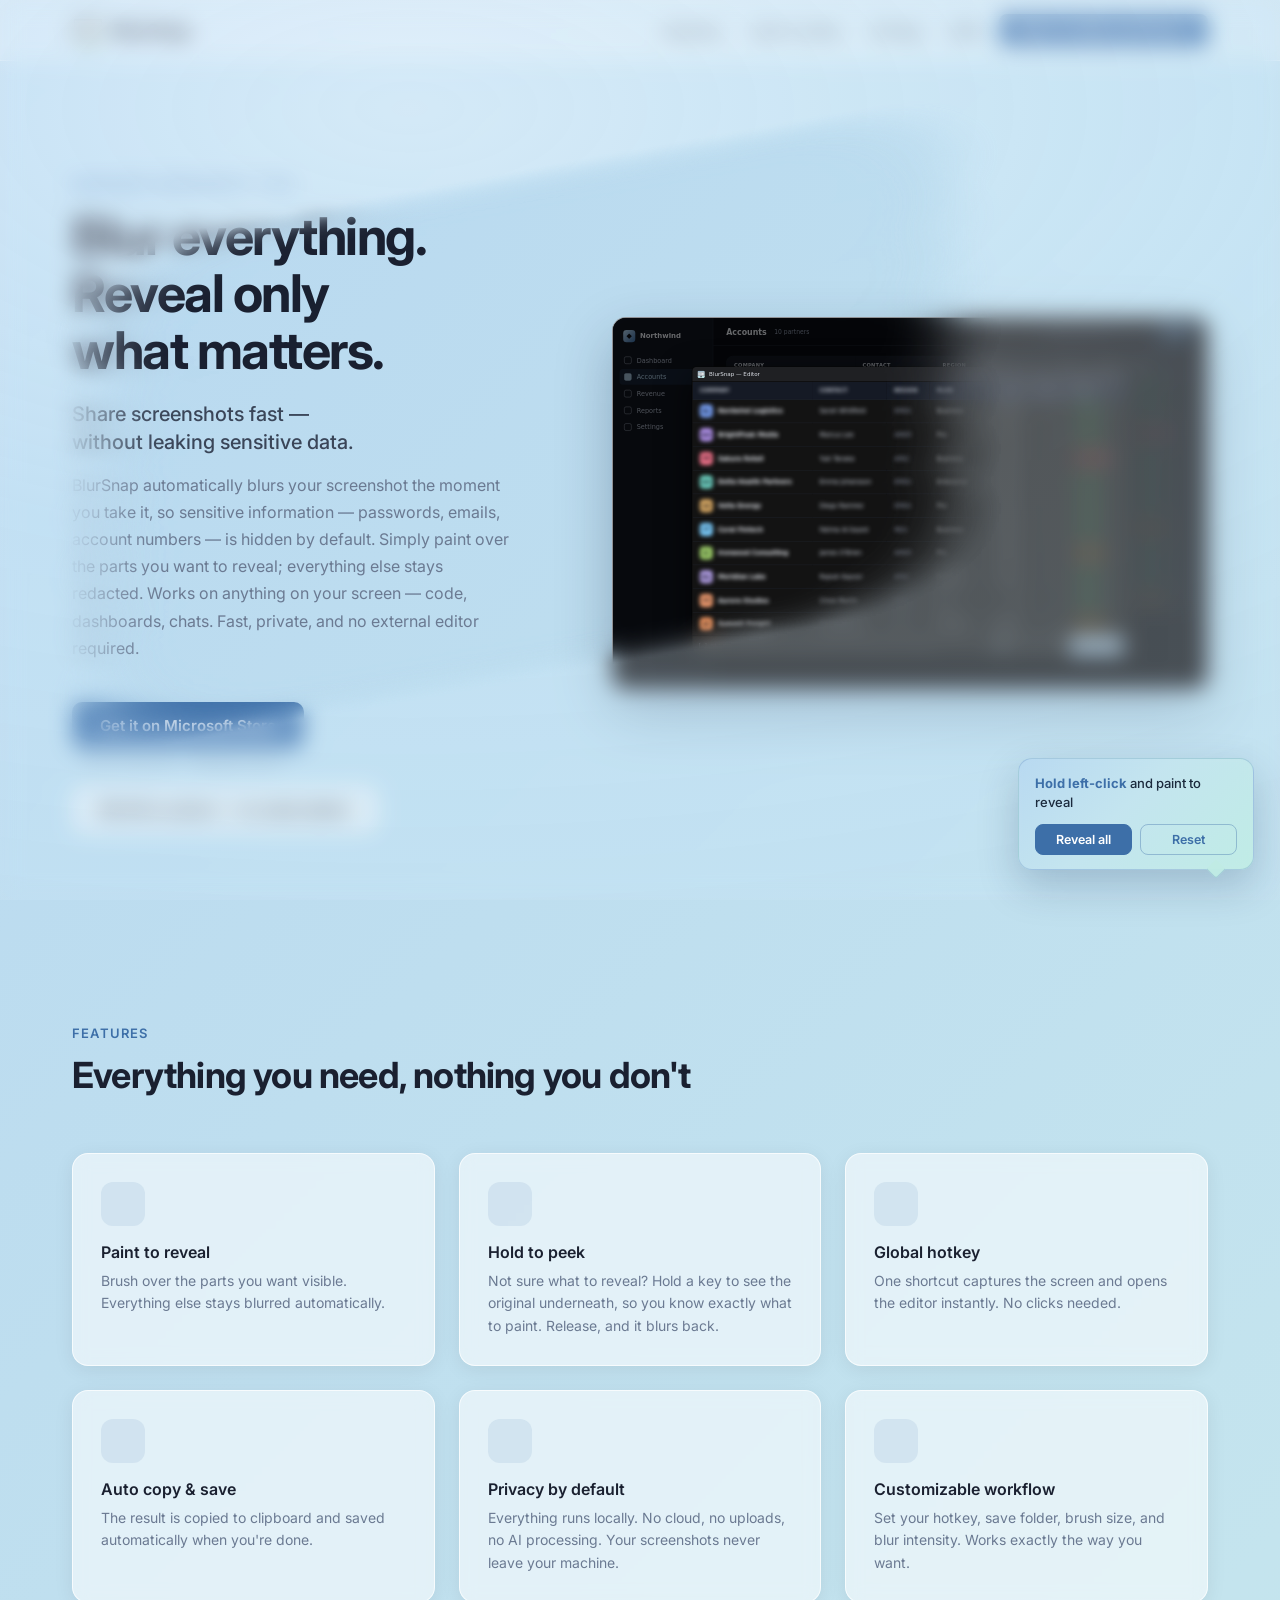
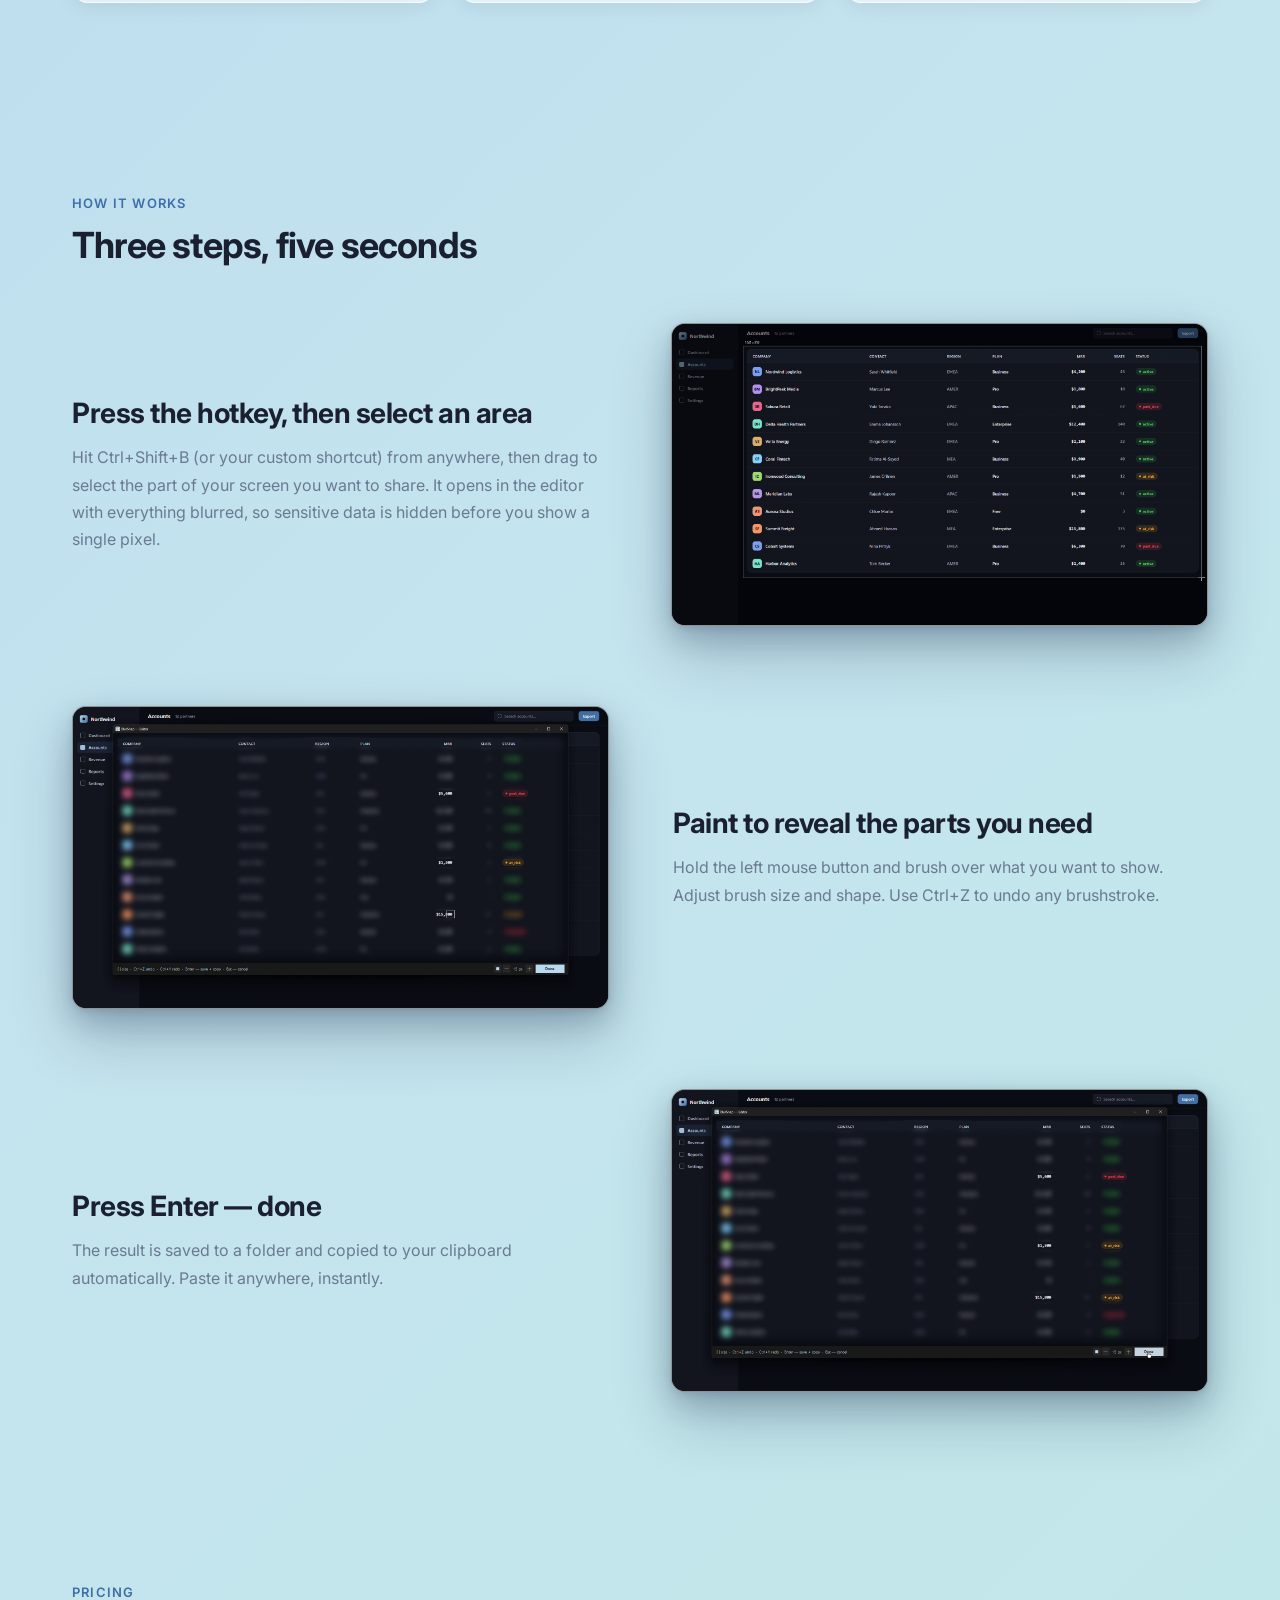
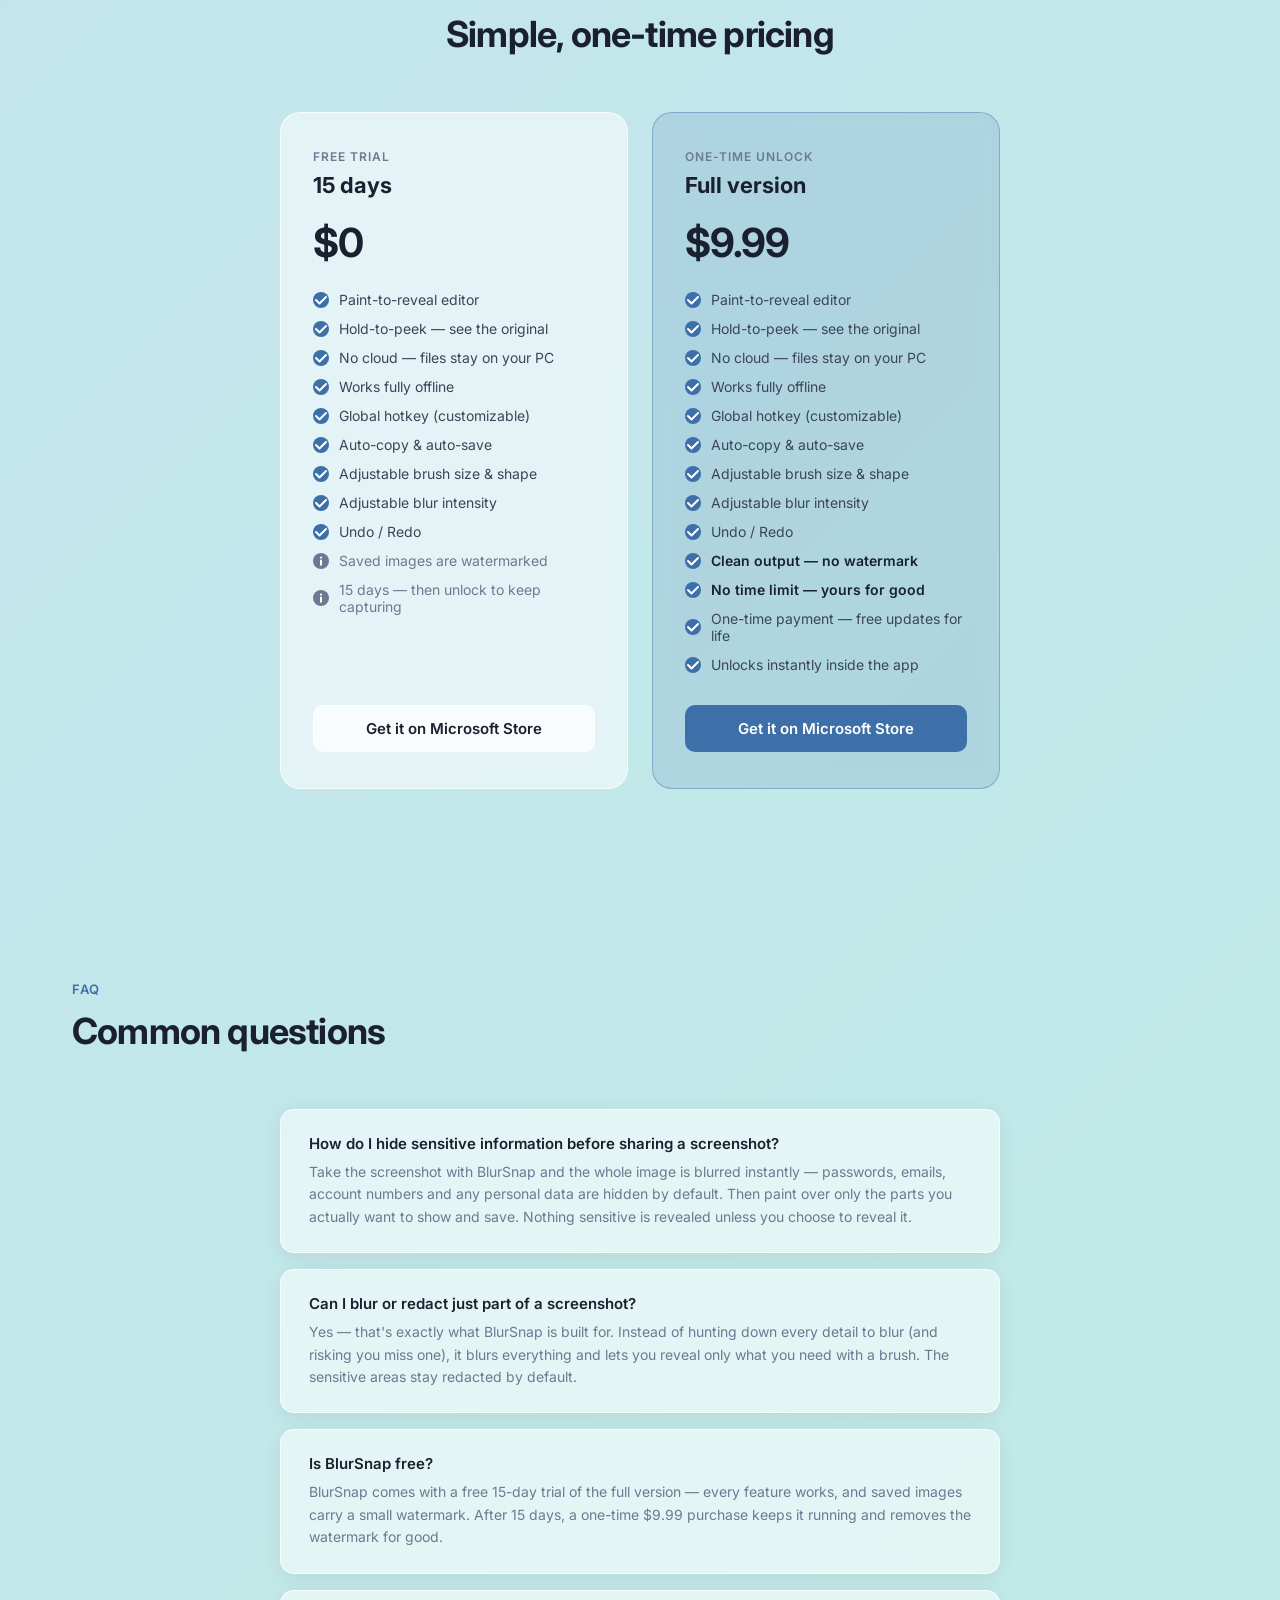
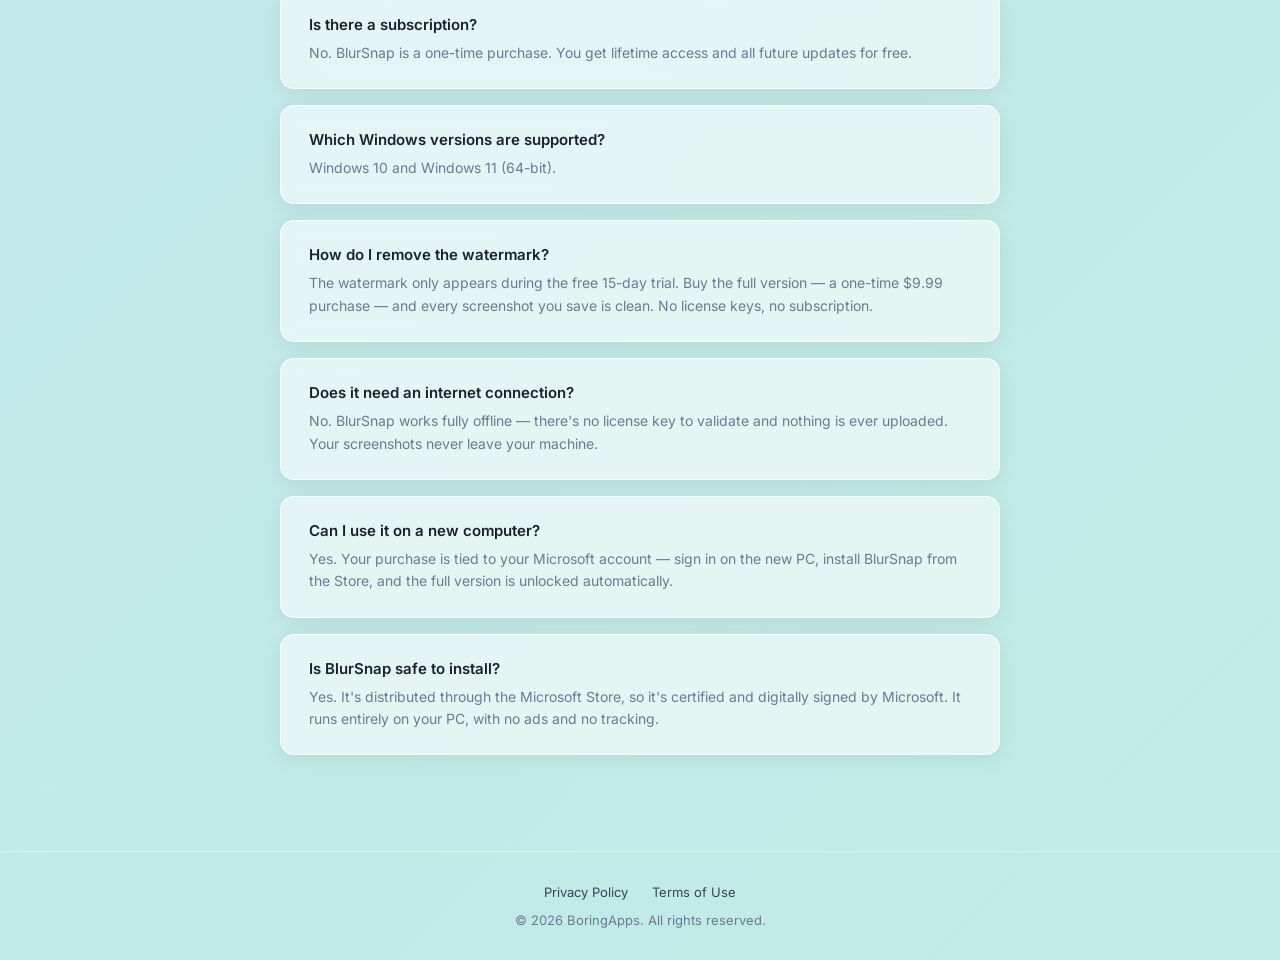
==== commit 3252ad29: "Add files via upload" ====
--- a/index.html
+++ b/index.html
@@ -4,7 +4,7 @@
   <meta charset="UTF-8">
   <meta name="viewport" content="width=device-width, initial-scale=1.0">
   <title>BlurSnap — Blur everything, reveal only what matters</title>
-  <meta name="description" content="Accidentally leaking passwords, emails or private data in a screenshot? BlurSnap blurs the whole capture the moment you take it — then you paint over only what you want to show. A fast, private screenshot tool for Windows 10 & 11. $9.99 one-time, no subscription.">
+  <meta name="description" content="Blur your whole screenshot, then paint to reveal only what you want to share. Hide passwords and private data before sending. Windows 10 &amp; 11. Free trial.">
   <meta name="keywords" content="blur screenshot, redact screenshot, hide sensitive data in screenshot, censor screenshot, screenshot privacy tool, hide passwords in screenshot, blur tool Windows, screenshot editor">
   <meta name="author" content="BoringApps">
   <meta name="robots" content="index, follow">
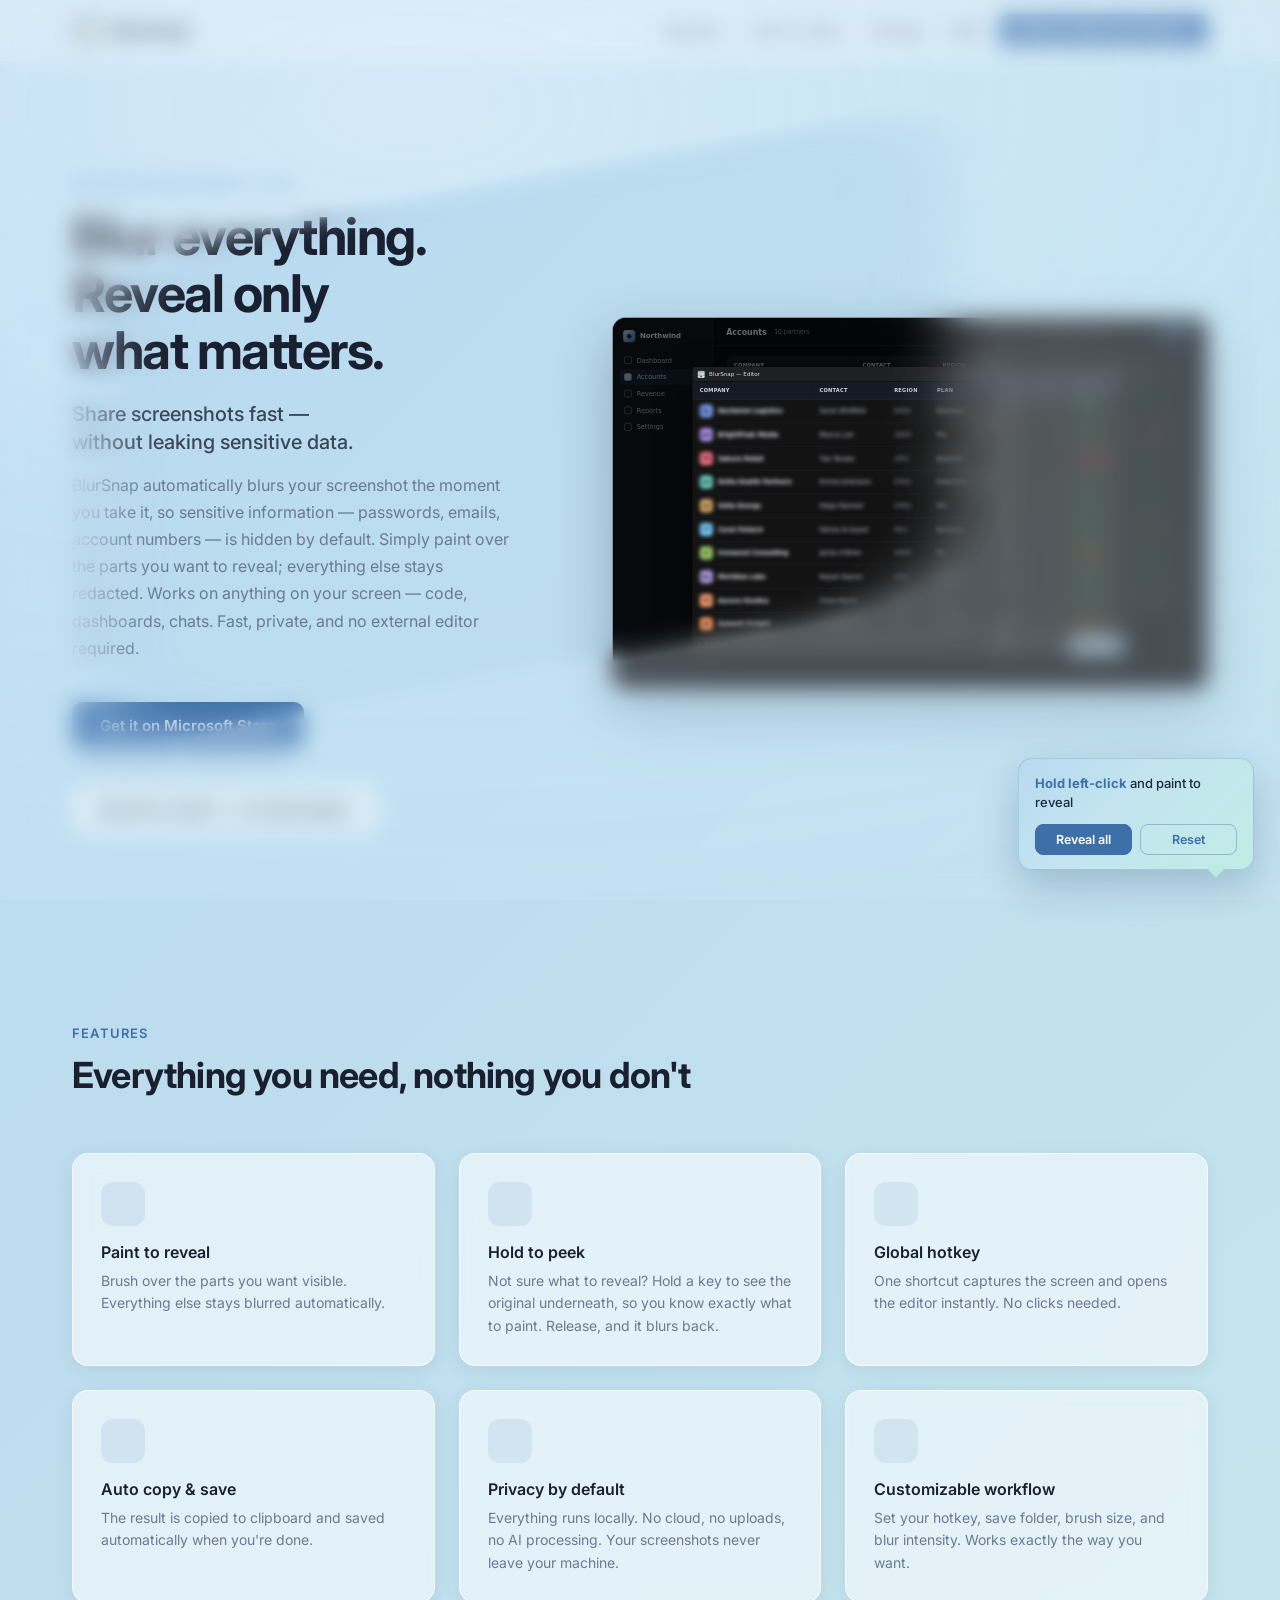
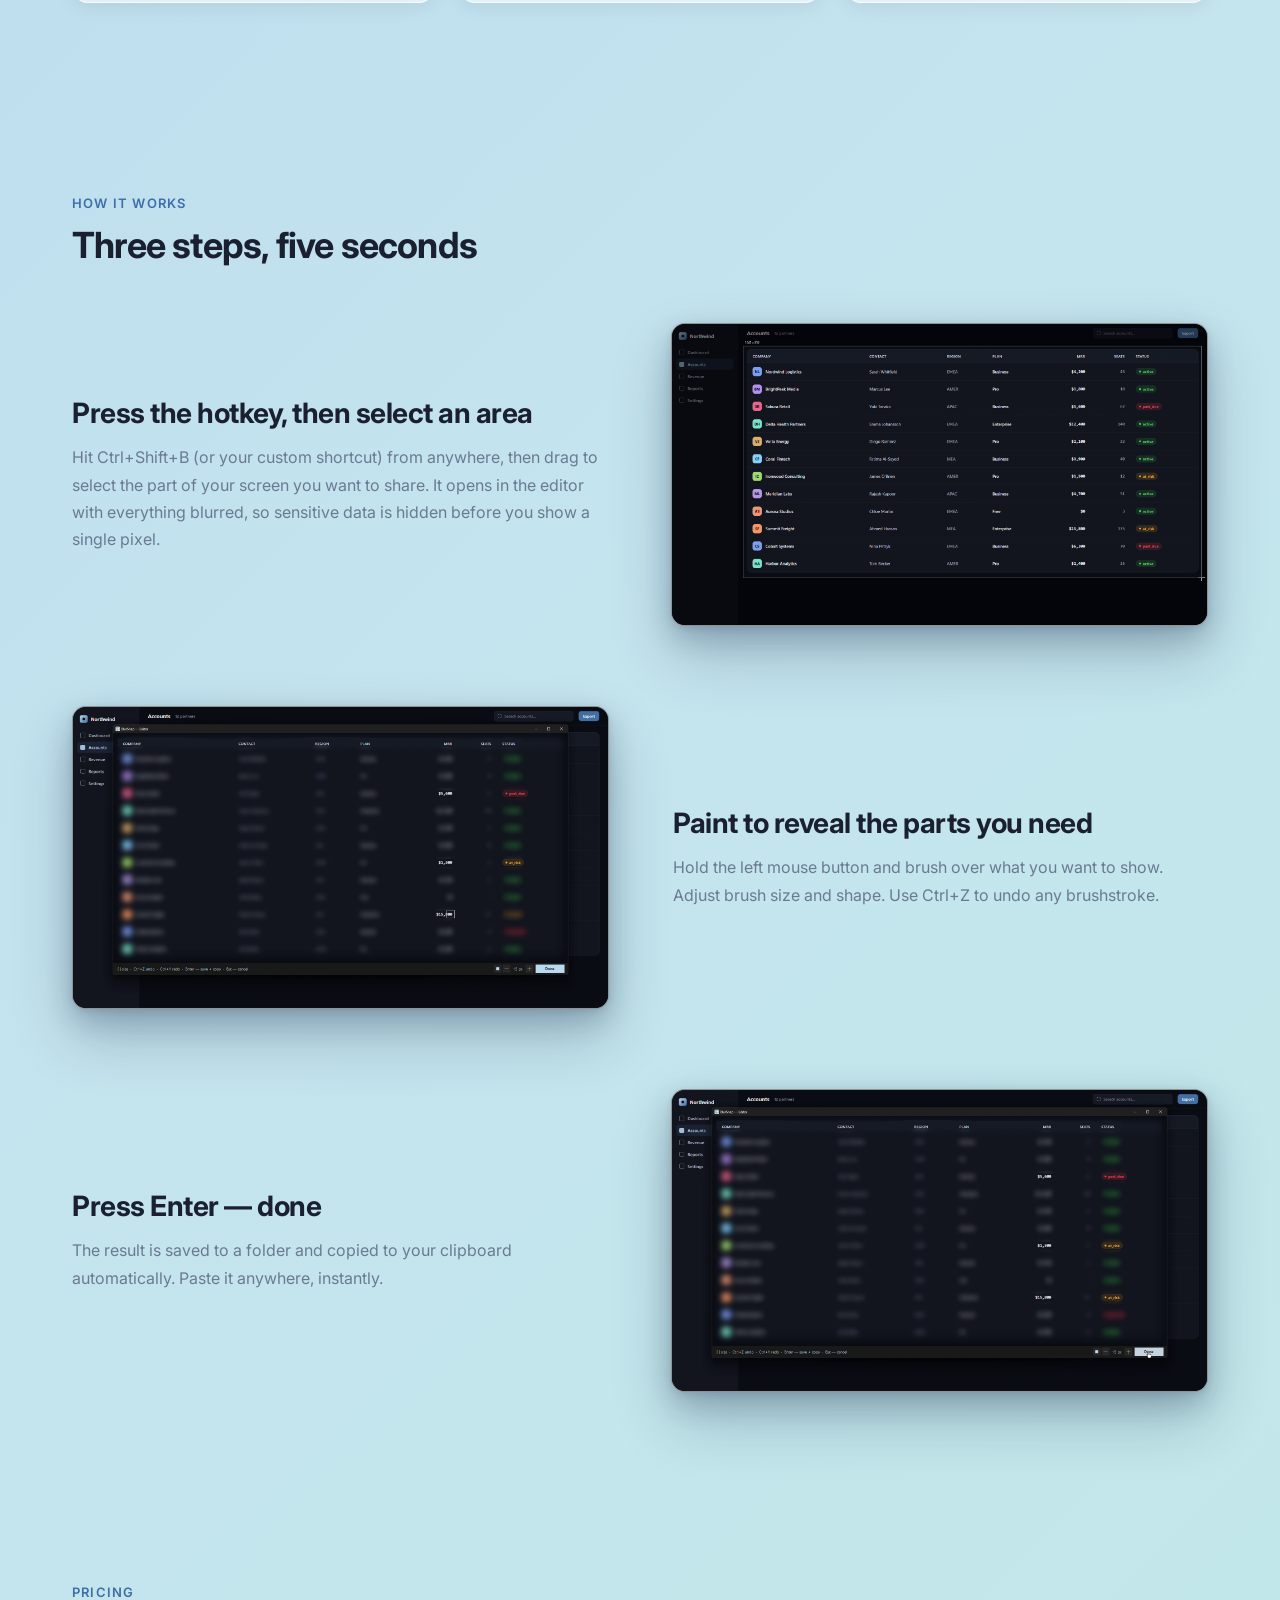
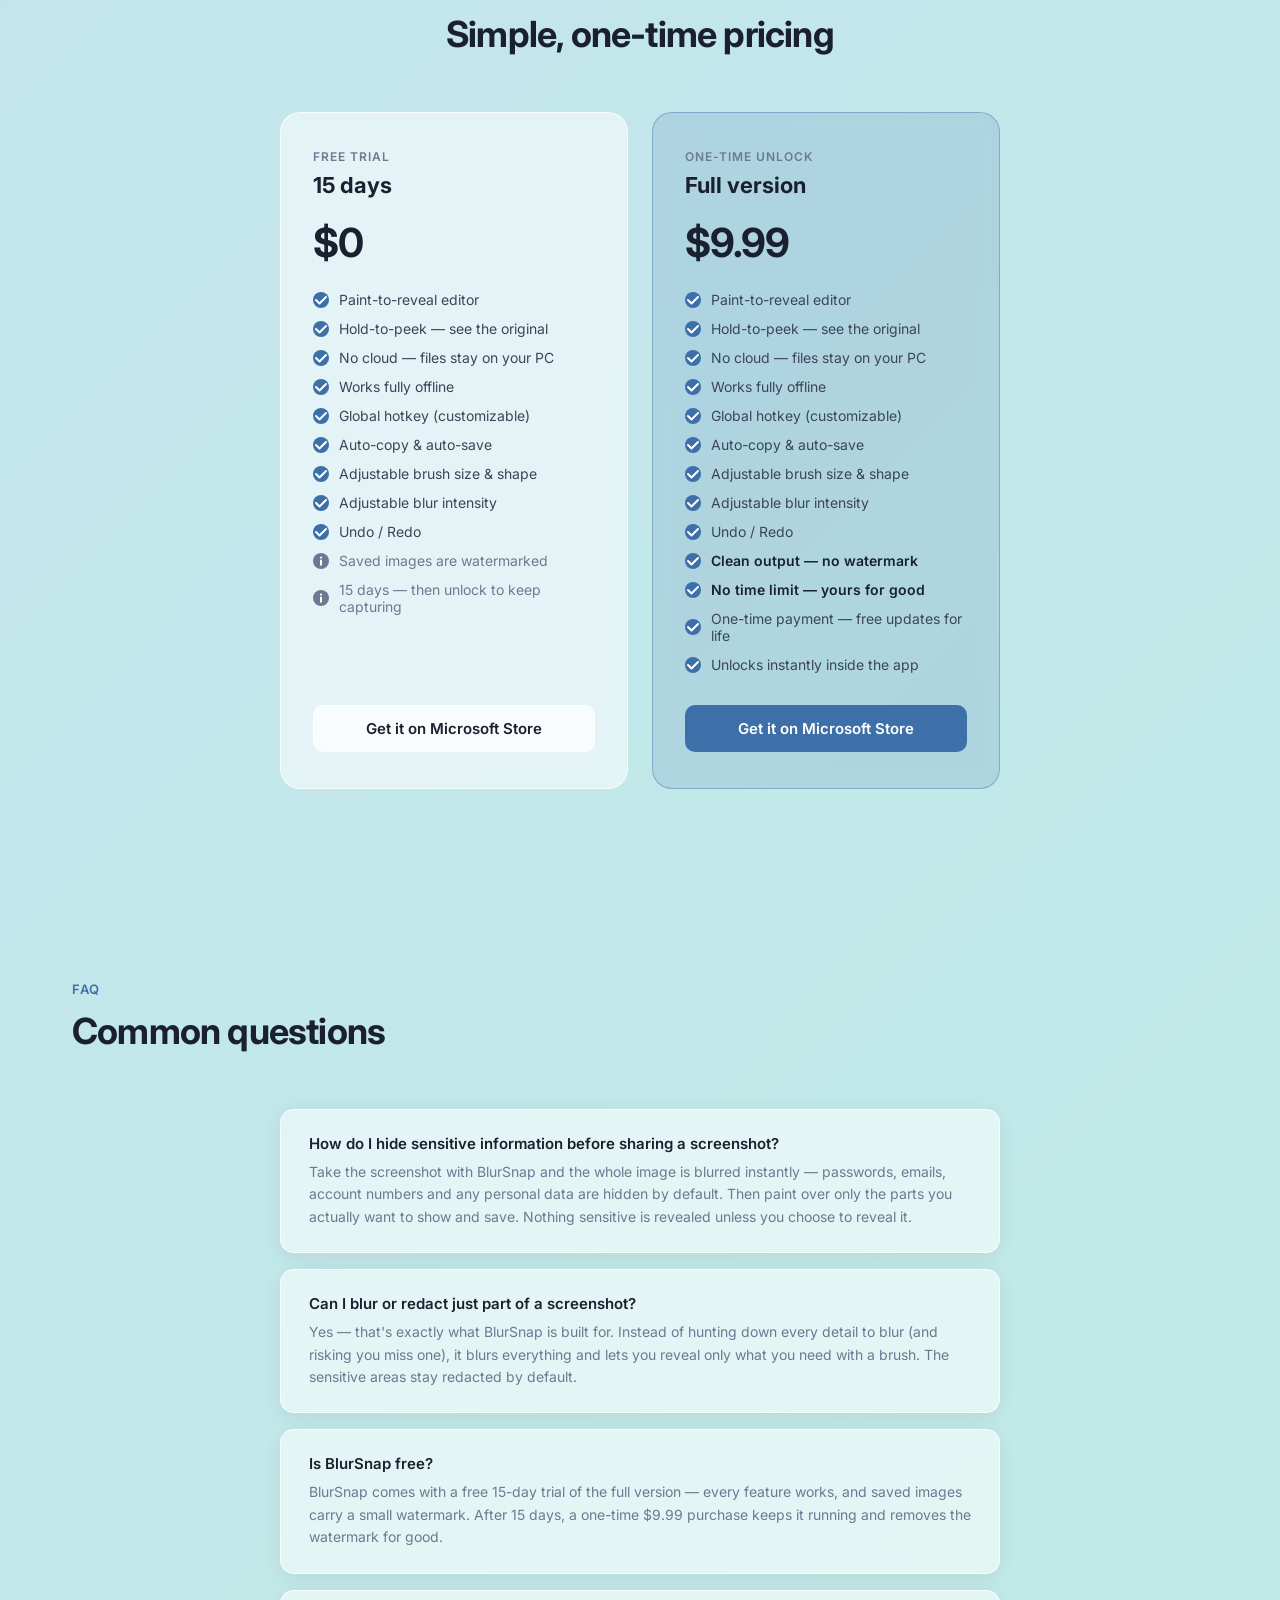
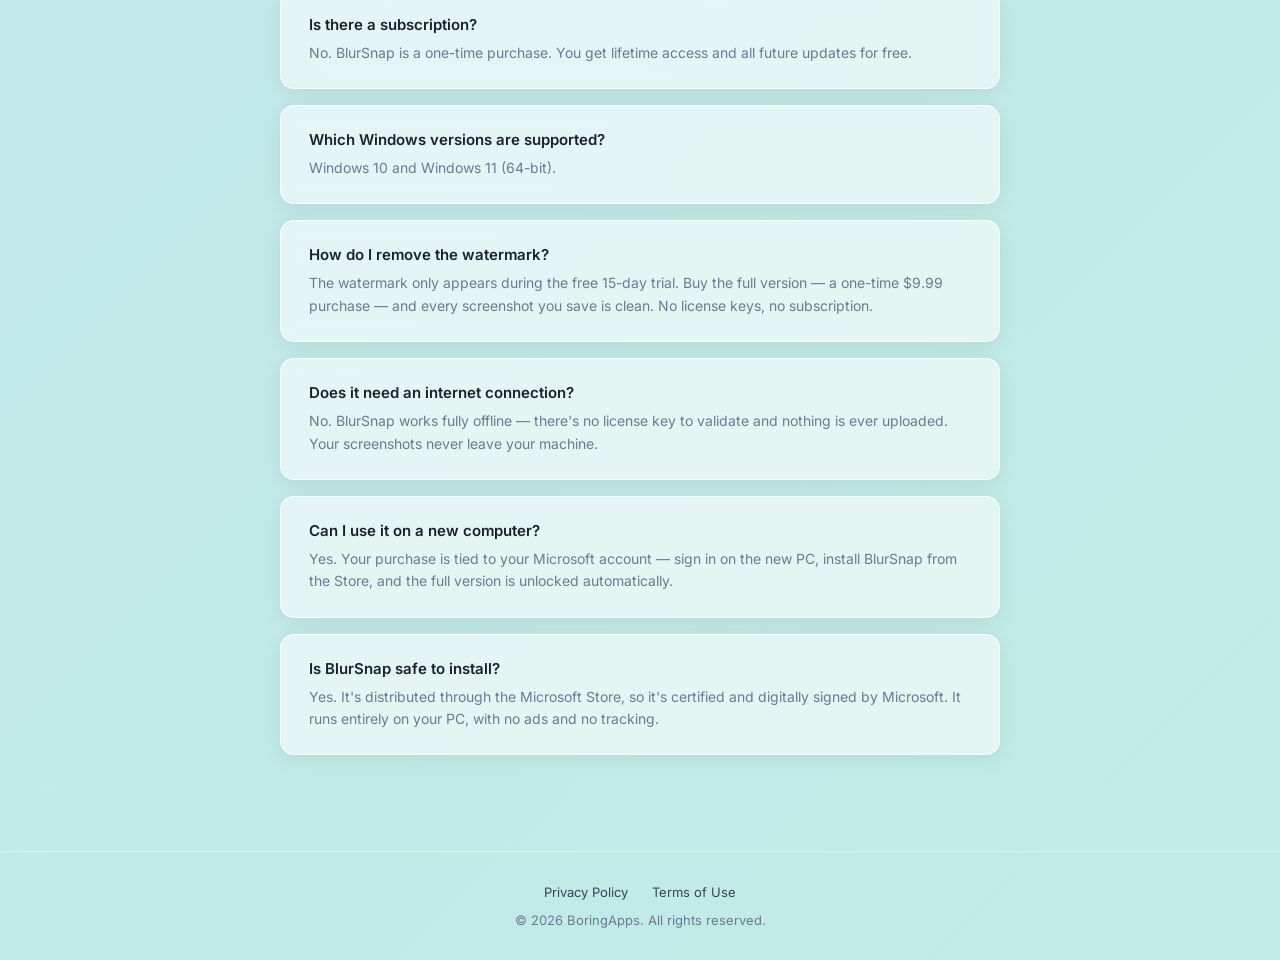
==== commit 437a1e06: "Add files via upload" ====
--- a/index.html
+++ b/index.html
@@ -17,16 +17,19 @@
   <!-- Open Graph / social preview -->
   <meta property="og:type" content="website">
   <meta property="og:site_name" content="BlurSnap">
-  <meta property="og:title" content="BlurSnap — Blur everything. Reveal only what matters.">
-  <meta property="og:description" content="Share screenshots fast — without leaking sensitive data. BlurSnap blurs everything the moment you capture; paint over just what you want to show.">
+  <!-- Em dashes are written as &#8212; entities on purpose: some OG parsers
+       (Bing's among them) ignore the declared charset and mangle raw UTF-8,
+       which would show garbled text in shared-link previews. -->
+  <meta property="og:title" content="BlurSnap &#8212; Blur everything. Reveal only what matters.">
+  <meta property="og:description" content="Share screenshots fast &#8212; without leaking sensitive data. BlurSnap blurs everything the moment you capture; paint over just what you want to show.">
   <meta property="og:url" content="https://blursnap.app/">
   <meta property="og:image" content="https://blursnap.app/og-image.png">
   <meta property="og:image:width" content="1200">
   <meta property="og:image:height" content="630">
-  <meta property="og:image:alt" content="BlurSnap editor with a blurred spreadsheet — only the important cells revealed.">
+  <meta property="og:image:alt" content="BlurSnap editor with a blurred spreadsheet &#8212; only the important cells revealed.">
   <meta name="twitter:card" content="summary_large_image">
-  <meta name="twitter:title" content="BlurSnap — Blur everything. Reveal only what matters.">
-  <meta name="twitter:description" content="Share screenshots fast — without leaking sensitive data. A fast, private Windows screenshot tool.">
+  <meta name="twitter:title" content="BlurSnap &#8212; Blur everything. Reveal only what matters.">
+  <meta name="twitter:description" content="Share screenshots fast &#8212; without leaking sensitive data. A fast, private Windows screenshot tool.">
   <meta name="twitter:image" content="https://blursnap.app/og-image.png">
   <link rel="preconnect" href="https://fonts.googleapis.com">
   <link rel="preconnect" href="https://fonts.gstatic.com" crossorigin>
@@ -756,7 +759,7 @@
         "description": "BlurSnap blurs your screenshot the moment you take it. Paint over what you want to show — everything else stays hidden.",
         "url": "https://blursnap.app/",
         "image": "https://blursnap.app/og-image.png",
-        "softwareVersion": "1.0",
+        "softwareVersion": "1.1.2",
         "offers": {
           "@type": "Offer",
           "price": "9.99",
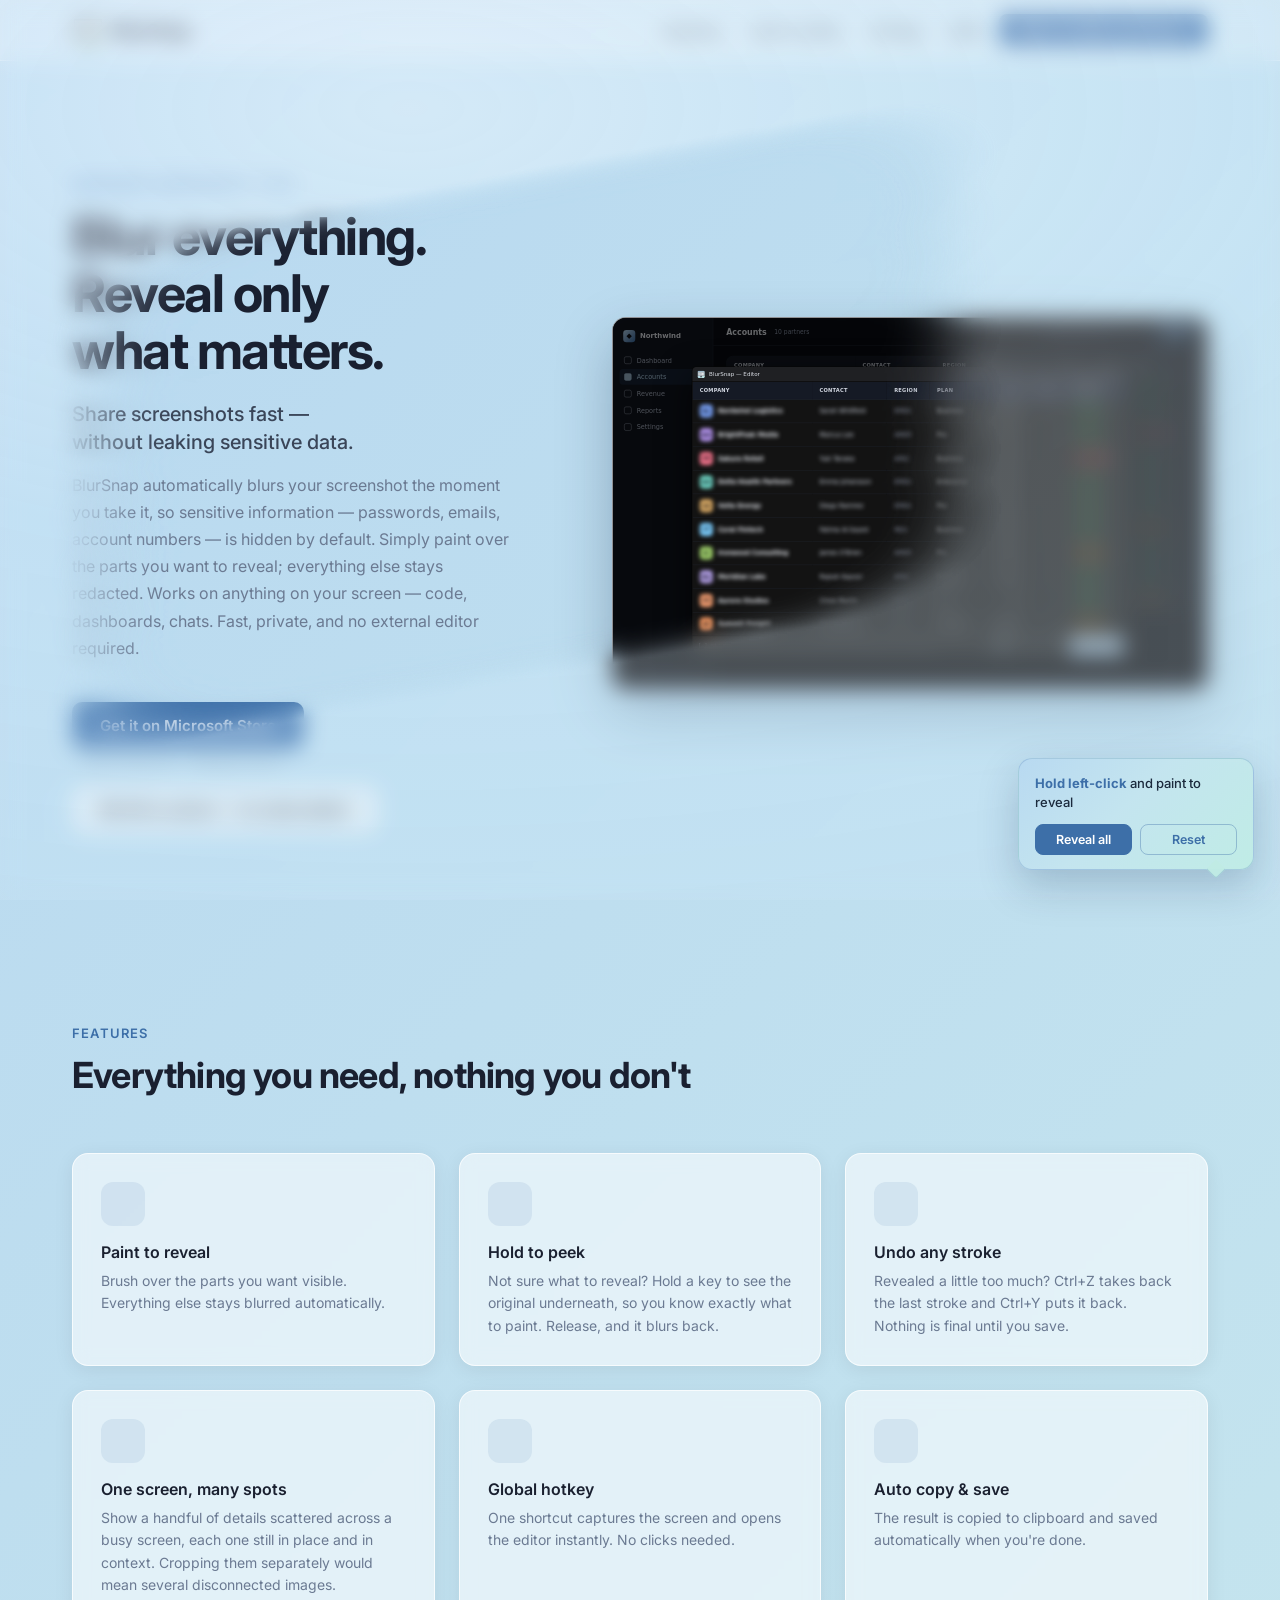
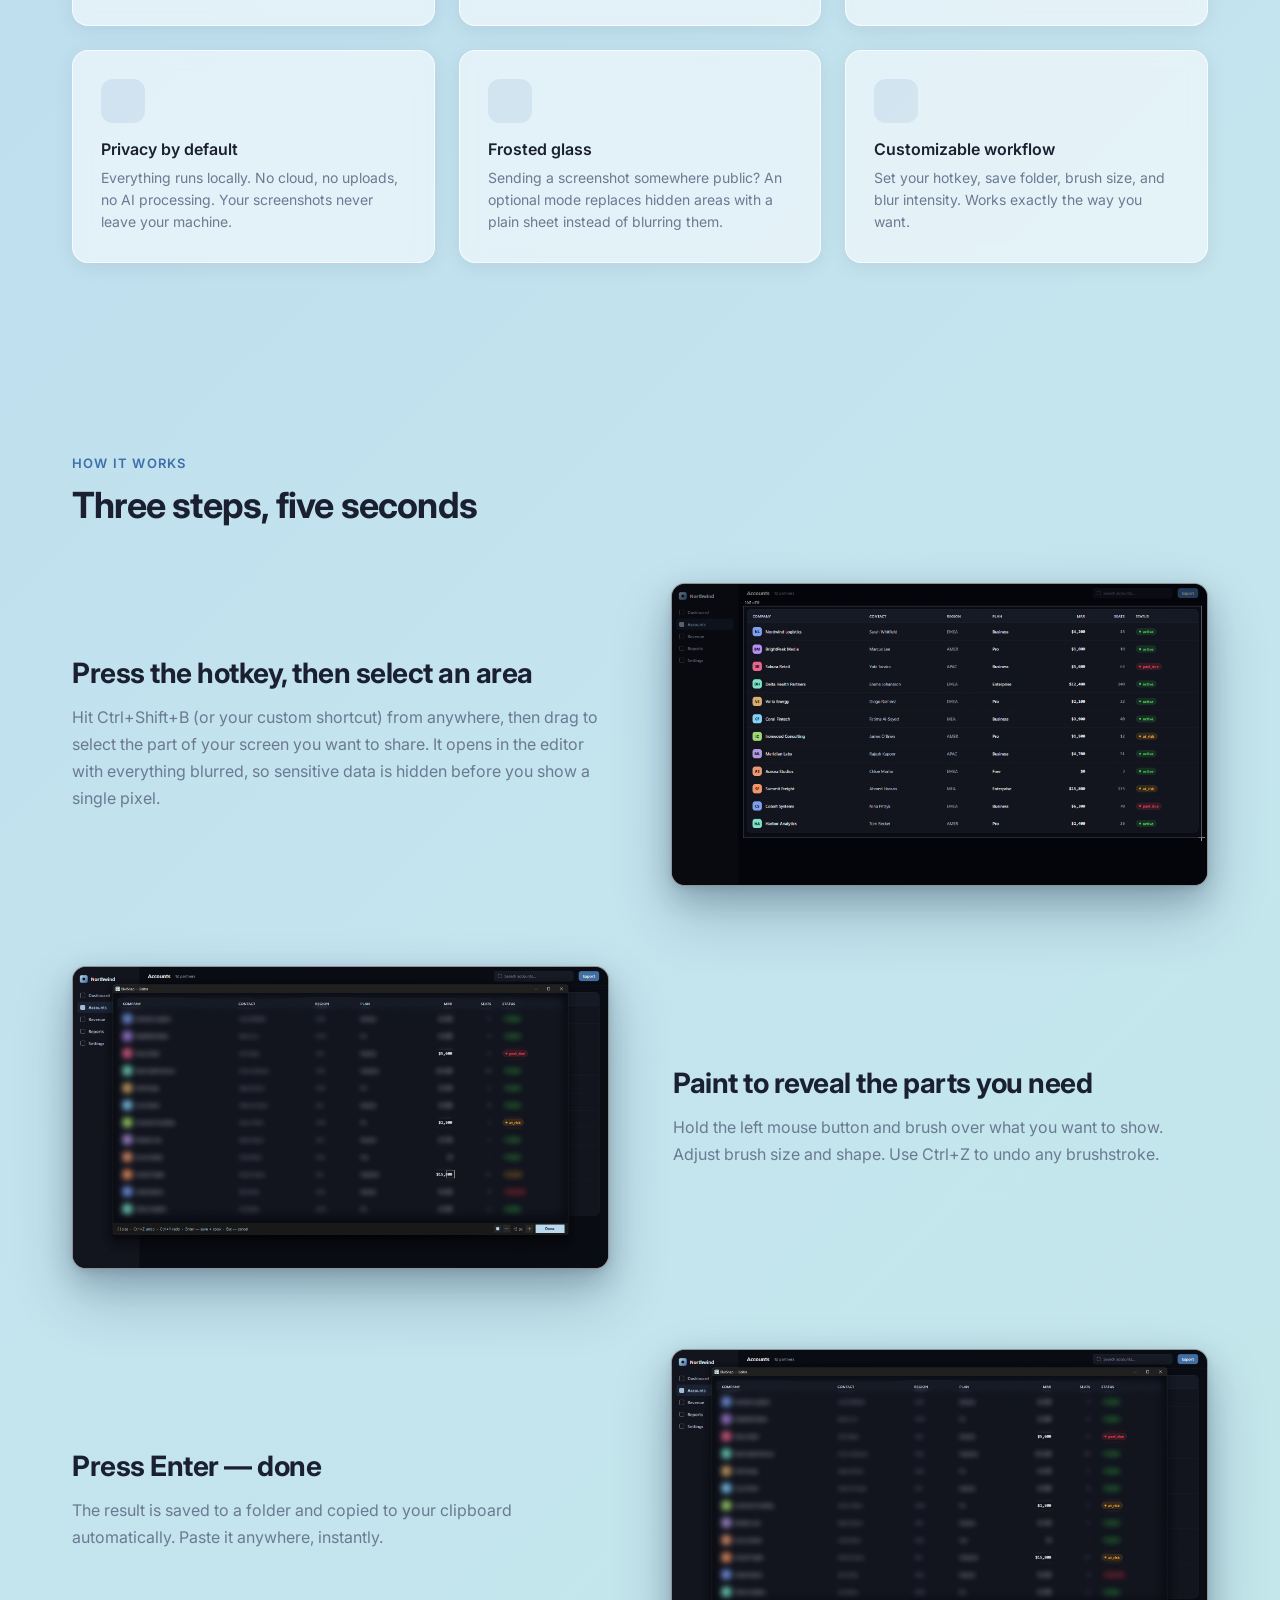
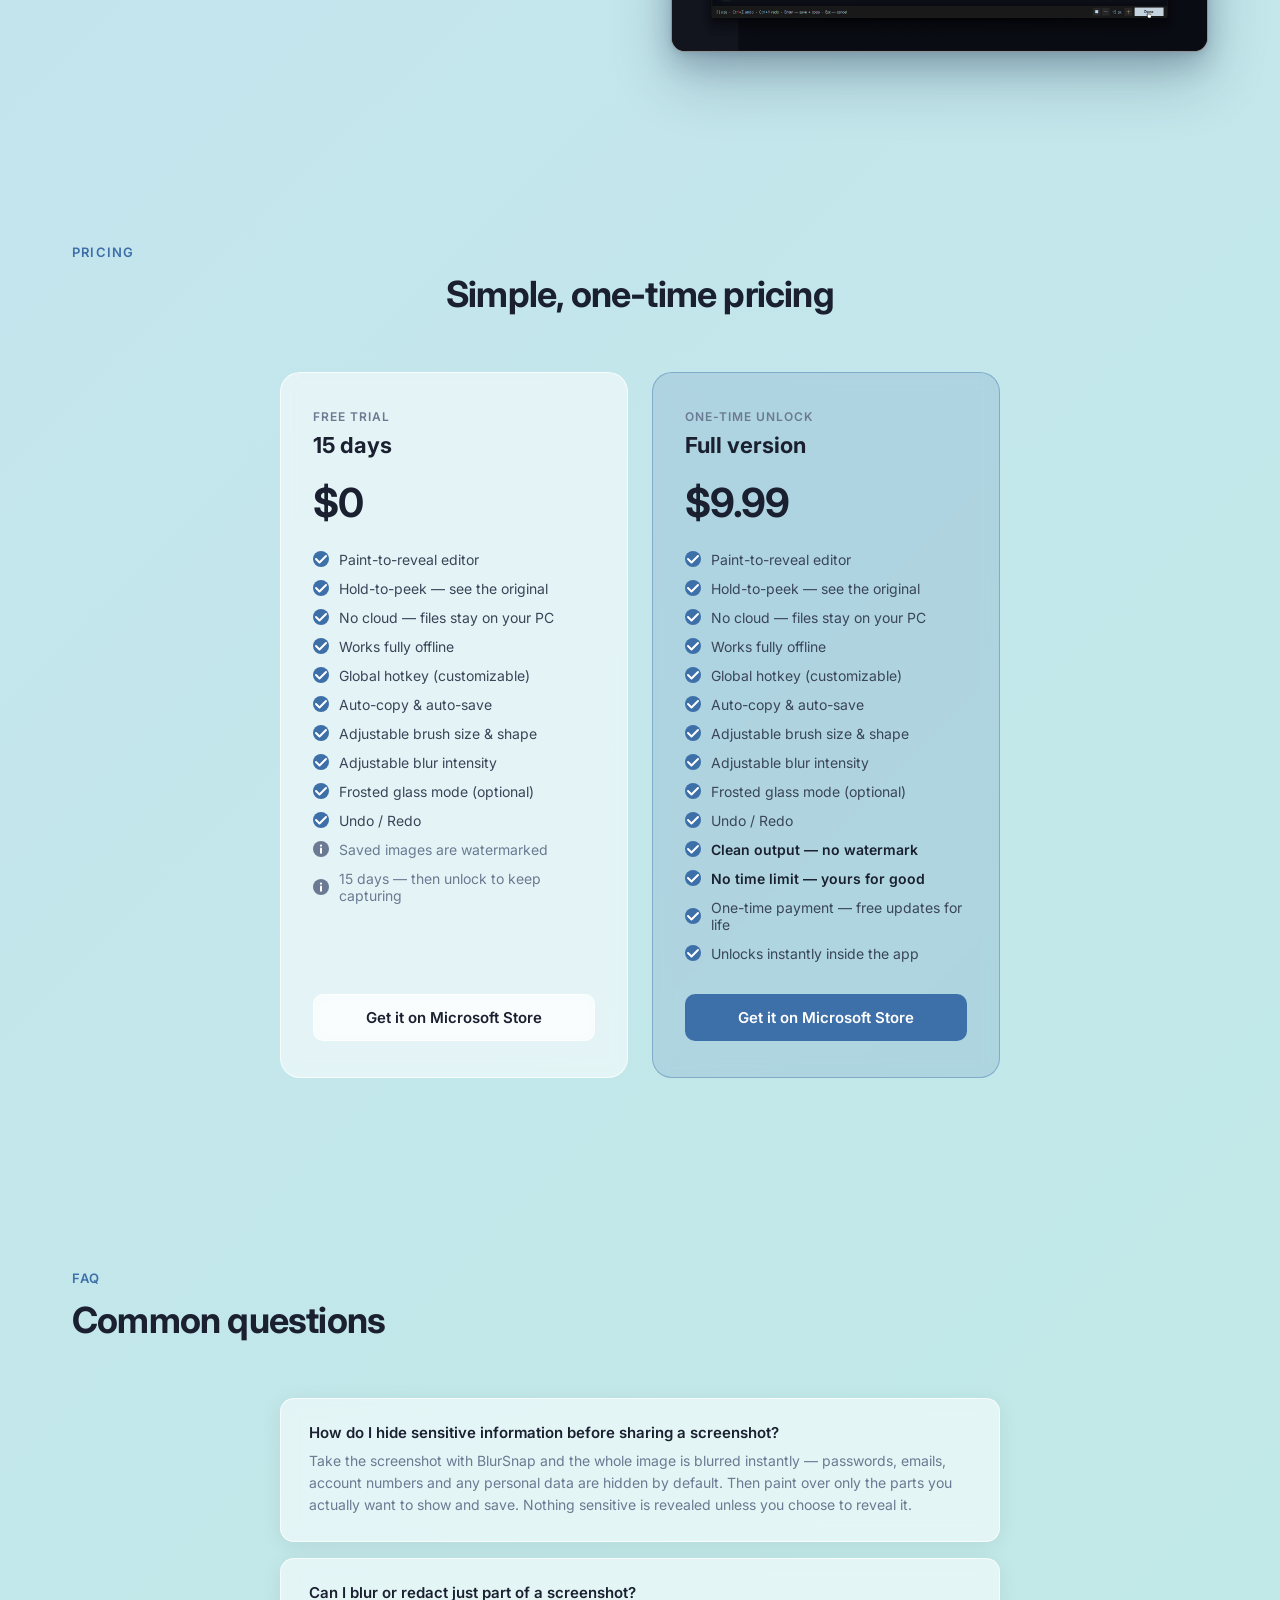
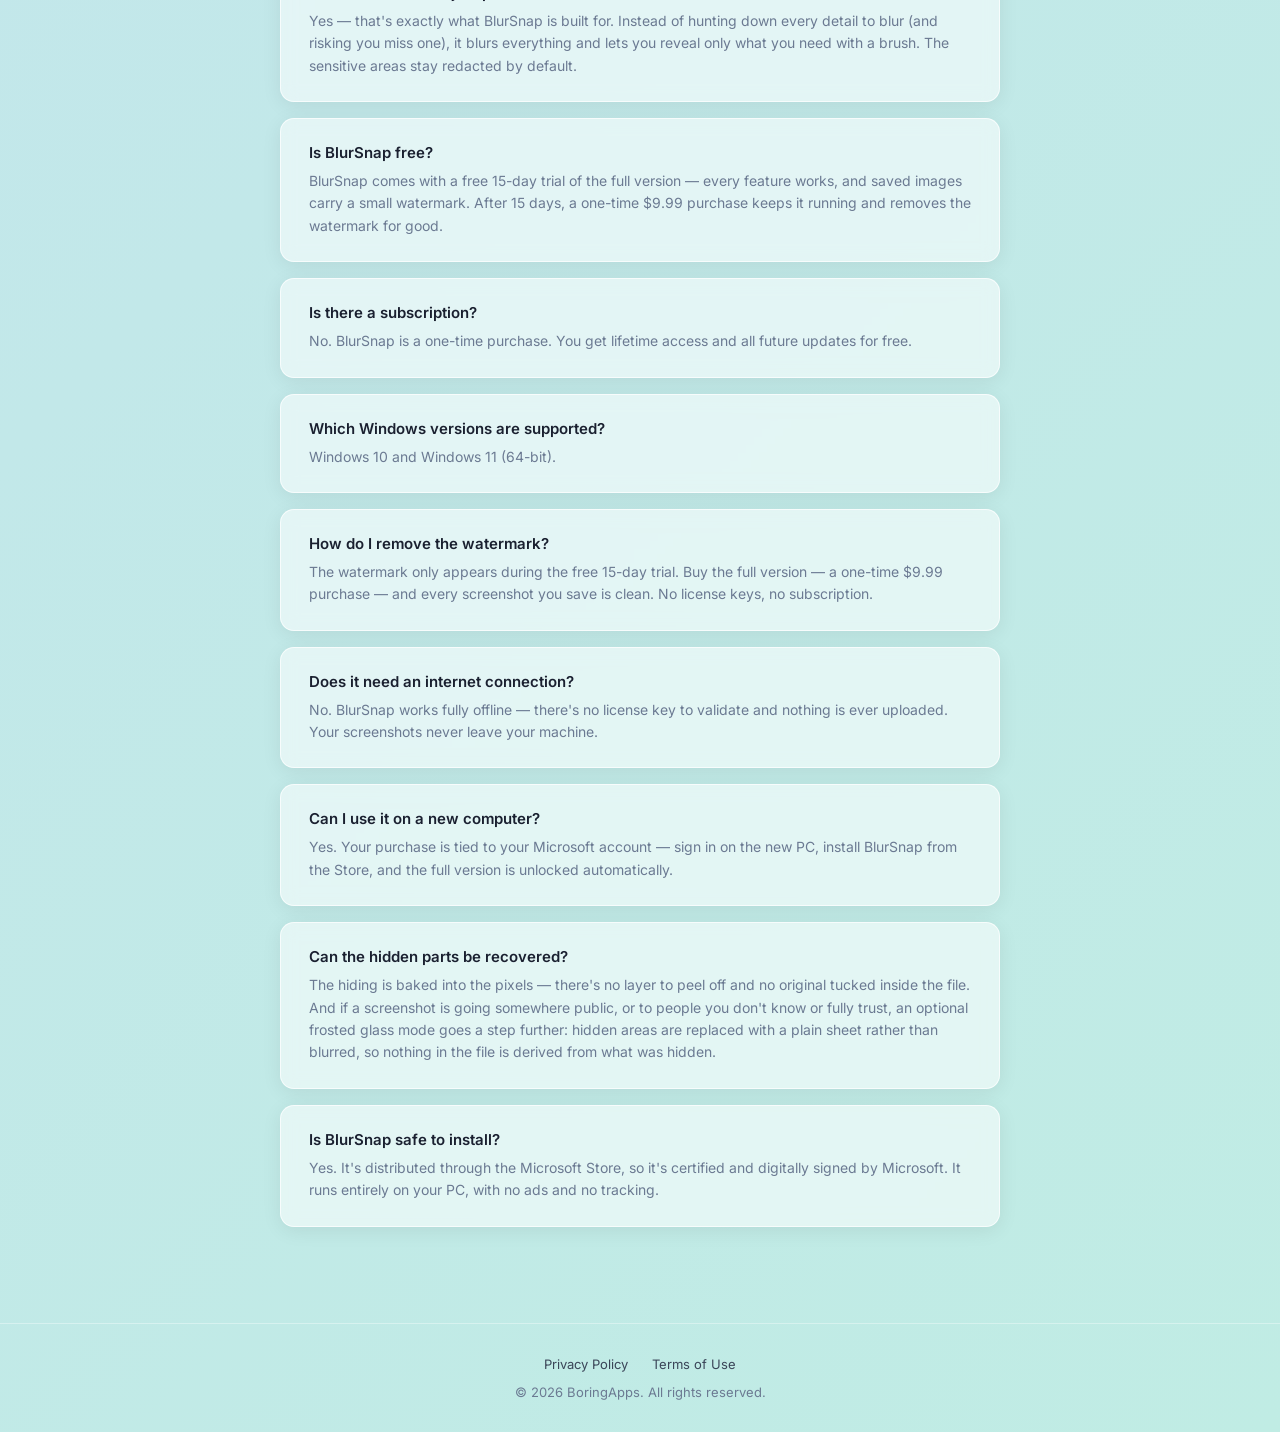
==== commit 1a167a3f: "Add files via upload" ====
--- a/index.html
+++ b/index.html
@@ -1,1321 +1,1359 @@
-<!DOCTYPE html>
-<html lang="en">
-<head>
-  <meta charset="UTF-8">
-  <meta name="viewport" content="width=device-width, initial-scale=1.0">
-  <title>BlurSnap — Blur everything, reveal only what matters</title>
-  <meta name="description" content="Blur your whole screenshot, then paint to reveal only what you want to share. Hide passwords and private data before sending. Windows 10 &amp; 11. Free trial.">
-  <meta name="keywords" content="blur screenshot, redact screenshot, hide sensitive data in screenshot, censor screenshot, screenshot privacy tool, hide passwords in screenshot, blur tool Windows, screenshot editor">
-  <meta name="author" content="BoringApps">
-  <meta name="robots" content="index, follow">
-  <meta name="theme-color" content="#B8D8F0">
-  <link rel="canonical" href="https://blursnap.app/">
-  <link rel="icon" href="favicon.ico" sizes="16x16 32x32 48x48">
-  <link rel="icon" type="image/png" href="icon-64.png" sizes="64x64">
-  <link rel="apple-touch-icon" href="icon-180.png">
-
-  <!-- Open Graph / social preview -->
-  <meta property="og:type" content="website">
-  <meta property="og:site_name" content="BlurSnap">
-  <!-- Em dashes are written as &#8212; entities on purpose: some OG parsers
-       (Bing's among them) ignore the declared charset and mangle raw UTF-8,
-       which would show garbled text in shared-link previews. -->
-  <meta property="og:title" content="BlurSnap &#8212; Blur everything. Reveal only what matters.">
-  <meta property="og:description" content="Share screenshots fast &#8212; without leaking sensitive data. BlurSnap blurs everything the moment you capture; paint over just what you want to show.">
-  <meta property="og:url" content="https://blursnap.app/">
-  <meta property="og:image" content="https://blursnap.app/og-image.png">
-  <meta property="og:image:width" content="1200">
-  <meta property="og:image:height" content="630">
-  <meta property="og:image:alt" content="BlurSnap editor with a blurred spreadsheet &#8212; only the important cells revealed.">
-  <meta name="twitter:card" content="summary_large_image">
-  <meta name="twitter:title" content="BlurSnap &#8212; Blur everything. Reveal only what matters.">
-  <meta name="twitter:description" content="Share screenshots fast &#8212; without leaking sensitive data. A fast, private Windows screenshot tool.">
-  <meta name="twitter:image" content="https://blursnap.app/og-image.png">
-  <link rel="preconnect" href="https://fonts.googleapis.com">
-  <link rel="preconnect" href="https://fonts.gstatic.com" crossorigin>
-  <link href="https://fonts.googleapis.com/css2?family=Inter:wght@400;500;600;700&display=swap" rel="stylesheet">
-  <style>
-    *, *::before, *::after { box-sizing: border-box; margin: 0; padding: 0; }
-
-    :root {
-      --bg-grad-start: #B8D8F0;
-      --bg-grad-end:   #C0ECE4;
-      --text-pri:  #1a2030;
-      --text-sec:  #3a4558;
-      --text-dim:  #6b7a92;
-      --accent:    #3d6fa8;
-      --accent-hov:#2f5a8a;
-      --card-bg:   rgba(255,255,255,0.55);
-      --card-border: rgba(255,255,255,0.7);
-      --header-bg: rgba(255,255,255,0.25);
-    }
-
-    html { scroll-padding-top: 76px; }
-
-    body {
-      font-family: 'Inter', system-ui, sans-serif;
-      color: var(--text-pri);
-      background: linear-gradient(135deg, var(--bg-grad-start) 0%, #C4E4EE 40%, var(--bg-grad-end) 100%);
-      min-height: 100vh;
-    }
-
-    /* ── Scrollbar (brand) ──────────────────────────── */
-    html { scrollbar-width: thin; scrollbar-color: var(--accent) rgba(255,255,255,0.35); }
-    ::-webkit-scrollbar { width: 12px; height: 12px; }
-    ::-webkit-scrollbar-track { background: rgba(255,255,255,0.35); }
-    ::-webkit-scrollbar-thumb {
-      background: linear-gradient(var(--accent), var(--accent-hov));
-      border-radius: 10px;
-      border: 3px solid transparent;
-      background-clip: padding-box;
-    }
-    ::-webkit-scrollbar-thumb:hover {
-      background: linear-gradient(var(--accent-hov), var(--accent-hov));
-      background-clip: padding-box;
-      border: 3px solid transparent;
-    }
-
-    /* ── Header ─────────────────────────────────────── */
-    header {
-      position: sticky;
-      top: 0;
-      z-index: 100;
-      backdrop-filter: blur(16px);
-      -webkit-backdrop-filter: blur(16px);
-      background: var(--header-bg);
-      border-bottom: 1px solid rgba(255,255,255,0.4);
-    }
-
-    .header-inner {
-      max-width: 1200px;
-      margin: 0 auto;
-      padding: 0 32px;
-      height: 60px;
-      display: flex;
-      align-items: center;
-      justify-content: space-between;
-    }
-
-    .logo {
-      font-size: 18px;
-      font-weight: 700;
-      color: var(--text-pri);
-      text-decoration: none;
-      letter-spacing: -0.3px;
-    }
-
-    nav {
-      display: flex;
-      align-items: center;
-      gap: 8px;
-    }
-
-    nav a {
-      font-size: 14px;
-      font-weight: 500;
-      color: var(--text-sec);
-      text-decoration: none;
-      transition: color 0.15s;
-    }
-
-    /* Bigger click target for the small text links — padding gives an invisible hit halo. */
-    nav a:not(.btn-buy-sm) { padding: 10px 12px; }
-
-    nav a:hover { color: var(--text-pri); }
-
-    .btn-buy-sm {
-      font-size: 14px;
-      font-weight: 600;
-      color: #fff;
-      background: var(--accent);
-      border: none;
-      border-radius: 8px;
-      padding: 8px 20px;
-      cursor: pointer;
-      text-decoration: none;
-      transition: background 0.15s;
-    }
-
-    .btn-buy-sm:hover { background: var(--accent-hov); }
-
-    /* ── Layout container — single source of truth for content width ── */
-    main {
-      max-width: 1200px;
-      margin: 0 auto;
-      padding: 0 32px;
-    }
-
-    /* ── Sections ────────────────────────────────────── */
-    section {
-      padding: 96px 0;
-    }
-
-    /* ── Hero ────────────────────────────────────────── */
-    #hero {
-      display: flex;
-      align-items: center;
-      gap: 64px;
-      padding: 112px 0 96px;
-    }
-
-    .hero-text { flex: 1; }
-
-    .hero-label {
-      display: inline-block;
-      font-size: 13px;
-      font-weight: 600;
-      letter-spacing: 1.2px;
-      text-transform: uppercase;
-      color: var(--accent);
-      margin-bottom: 16px;
-    }
-
-    .hero-title {
-      font-size: 52px;
-      font-weight: 700;
-      line-height: 1.1;
-      letter-spacing: -1.5px;
-      color: var(--text-pri);
-      margin-bottom: 20px;
-    }
-
-    .hero-title .ht-line { display: block; }
-    .hero-title .ht-balance { text-wrap: balance; }
-
-    .hero-subtitle {
-      font-size: 20px;
-      font-weight: 500;
-      color: var(--text-sec);
-      margin-bottom: 16px;
-      line-height: 1.4;
-      text-wrap: balance;
-    }
-
-    .hero-desc {
-      font-size: 16px;
-      color: var(--text-dim);
-      line-height: 1.7;
-      margin-bottom: 40px;
-      max-width: 440px;
-    }
-
-    .hero-buttons {
-      display: flex;
-      gap: 16px;
-      flex-wrap: wrap;
-      align-items: flex-start;
-    }
-
-    .hero-dl-wrap {
-      display: flex;
-      flex-direction: column;
-      align-items: flex-start;
-      gap: 6px;
-    }
-
-    .btn-meta {
-      font-size: 12px;
-      font-weight: 400;
-      color: var(--text-dim);
-      padding-left: 10px;
-    }
-
-    .btn-primary {
-      font-size: 15px;
-      font-weight: 600;
-      color: #fff;
-      background: var(--accent);
-      border: none;
-      border-radius: 10px;
-      padding: 14px 28px;
-      cursor: pointer;
-      text-decoration: none;
-      transition: background 0.15s, transform 0.1s;
-    }
-
-    .btn-primary:hover { background: var(--accent-hov); transform: translateY(-1px); }
-
-    .btn-secondary {
-      font-size: 15px;
-      font-weight: 600;
-      color: var(--text-pri);
-      background: var(--card-bg);
-      border: 1px solid var(--card-border);
-      border-radius: 10px;
-      padding: 13px 27px;
-      cursor: pointer;
-      text-decoration: none;
-      backdrop-filter: blur(8px);
-      transition: background 0.15s, transform 0.1s;
-    }
-
-    .btn-secondary:hover { background: rgba(255,255,255,0.7); transform: translateY(-1px); }
-
-    .hero-media {
-      flex: 1.25;
-      display: flex;
-      justify-content: center;
-    }
-
-    .demo-frame {
-      width: 100%;
-      max-width: 680px;
-      aspect-ratio: 1280 / 800;
-      border-radius: 14px;
-      overflow: hidden;
-      position: relative;
-      background: #0b0e14;
-      border: 1px solid rgba(255,255,255,0.55);
-      box-shadow: 0 22px 55px rgba(20, 40, 70, 0.28);
-    }
-
-    .demo-frame iframe {
-      position: absolute;
-      top: 0;
-      left: 0;
-      width: 1280px;
-      height: 800px;
-      border: 0;
-      transform-origin: top left;
-      /* non-interactive auto-playing demo: let the mouse pass through so the
-         real cursor stays visible instead of hitting the iframe's cursor:none */
-      pointer-events: none;
-    }
-
-    /* ── Features ────────────────────────────────────── */
-    .section-label {
-      font-size: 13px;
-      font-weight: 600;
-      letter-spacing: 1.2px;
-      text-transform: uppercase;
-      color: var(--accent);
-      margin-bottom: 12px;
-    }
-
-    .section-title {
-      font-size: 36px;
-      font-weight: 700;
-      letter-spacing: -0.8px;
-      color: var(--text-pri);
-      margin-bottom: 56px;
-    }
-
-    .features-grid {
-      display: grid;
-      grid-template-columns: repeat(3, 1fr);
-      gap: 24px;
-    }
-
-    .feature-card {
-      background: var(--card-bg);
-      border: 1px solid var(--card-border);
-      border-radius: 16px;
-      padding: 28px;
-      backdrop-filter: blur(8px);
-      box-shadow: 0 4px 20px rgba(0, 0, 0, 0.07);
-    }
-
-    .feature-icon {
-      width: 44px;
-      height: 44px;
-      display: flex;
-      align-items: center;
-      justify-content: center;
-      background: rgba(61, 111, 168, 0.1);
-      border-radius: 12px;
-      margin-bottom: 16px;
-      color: var(--accent);
-    }
-
-    .feature-icon svg {
-      width: 22px;
-      height: 22px;
-      stroke: var(--accent);
-    }
-
-    .feature-title {
-      font-size: 16px;
-      font-weight: 600;
-      color: var(--text-pri);
-      margin-bottom: 8px;
-    }
-
-    .feature-desc {
-      font-size: 14px;
-      color: var(--text-dim);
-      line-height: 1.6;
-    }
-
-    /* ── Alternating blocks ──────────────────────────── */
-    .alt-blocks { display: flex; flex-direction: column; gap: 80px; }
-
-    .alt-block {
-      display: flex;
-      align-items: center;
-      gap: 64px;
-    }
-
-    .alt-block.reverse { flex-direction: row-reverse; }
-
-    .alt-block-text { flex: 1; }
-
-    .alt-block-text h3 {
-      font-size: 28px;
-      font-weight: 700;
-      letter-spacing: -0.5px;
-      color: var(--text-pri);
-      margin-bottom: 14px;
-    }
-
-    .alt-block-text p {
-      font-size: 16px;
-      color: var(--text-dim);
-      line-height: 1.7;
-    }
-
-    .alt-block-media {
-      flex: 1;
-      border-radius: 14px;
-      overflow: hidden;
-      background: #0b0e14;
-      border: 1px solid rgba(255,255,255,0.55);
-      box-shadow: 0 2px 6px rgba(20, 40, 70, 0.10), 0 12px 28px rgba(20, 40, 70, 0.20), 0 28px 60px rgba(20, 40, 70, 0.24);
-      line-height: 0;
-    }
-
-    .alt-block-media img {
-      width: 100%;
-      height: auto;
-      display: block;
-      cursor: zoom-in;
-    }
-
-    /* ── Lightbox ────────────────────────────────────── */
-    .lightbox {
-      position: fixed;
-      inset: 0;
-      z-index: 1000;
-      display: flex;
-      align-items: center;
-      justify-content: center;
-      padding: 40px;
-      background: rgba(12, 20, 34, 0.72);
-      backdrop-filter: blur(8px);
-      -webkit-backdrop-filter: blur(8px);
-      cursor: zoom-out;
-      opacity: 0;
-      visibility: hidden;
-      pointer-events: none;
-      transition: opacity 0.32s ease, visibility 0s linear 0.32s;
-    }
-
-    .lightbox.open {
-      opacity: 1;
-      visibility: visible;
-      pointer-events: auto;
-      transition: opacity 0.32s ease, visibility 0s linear 0s;
-    }
-
-    .lightbox img {
-      max-width: min(1280px, 94vw);
-      max-height: 90vh;
-      width: auto;
-      height: auto;
-      border-radius: 12px;
-      border: 1px solid rgba(255,255,255,0.5);
-      box-shadow: 0 30px 80px rgba(0, 0, 0, 0.5);
-      transform: scale(0.94);
-      transition: transform 0.32s cubic-bezier(0.22, 1, 0.36, 1);
-    }
-
-    .lightbox.open img { transform: scale(1); }
-
-    @media (prefers-reduced-motion: reduce) {
-      .lightbox, .lightbox img { transition: none; }
-    }
-
-    .lightbox-close {
-      position: absolute;
-      top: 22px;
-      right: 28px;
-      width: 40px;
-      height: 40px;
-      border-radius: 50%;
-      border: none;
-      background: rgba(255,255,255,0.85);
-      color: #1a2030;
-      font-size: 20px;
-      line-height: 1;
-      cursor: pointer;
-      display: grid;
-      place-items: center;
-    }
-
-    .lightbox-close:hover { background: #fff; }
-
-    /* ── Pricing ─────────────────────────────────────── */
-    .pricing-grid {
-      display: grid;
-      grid-template-columns: repeat(2, 1fr);
-      gap: 24px;
-      max-width: 720px;
-      margin: 0 auto;
-    }
-
-    .pricing-card {
-      background: var(--card-bg);
-      border: 1px solid var(--card-border);
-      border-radius: 20px;
-      padding: 36px 32px;
-      backdrop-filter: blur(8px);
-      /* flex column so the CTA pins to the bottom even when the two
-         cards have a different number of feature rows */
-      display: flex;
-      flex-direction: column;
-    }
-
-    .pricing-card.featured {
-      background: rgba(61,111,168,0.15);
-      border-color: rgba(61,111,168,0.4);
-    }
-
-    .pricing-label {
-      font-size: 12px;
-      font-weight: 600;
-      letter-spacing: 1px;
-      text-transform: uppercase;
-      color: var(--text-dim);
-      margin-bottom: 8px;
-    }
-
-    .pricing-name {
-      font-size: 22px;
-      font-weight: 700;
-      color: var(--text-pri);
-      margin-bottom: 4px;
-    }
-
-    .pricing-price {
-      font-size: 40px;
-      font-weight: 700;
-      color: var(--text-pri);
-      letter-spacing: -1px;
-      margin: 16px 0 24px;
-    }
-
-    .pricing-price span {
-      font-size: 18px;
-      font-weight: 500;
-      color: var(--text-dim);
-    }
-
-    .pricing-features {
-      list-style: none;
-      display: flex;
-      flex-direction: column;
-      gap: 12px;
-      margin-bottom: 32px;
-    }
-
-    .pricing-features li {
-      font-size: 14px;
-      color: var(--text-sec);
-      display: flex;
-      align-items: center;
-      gap: 10px;
-    }
-
-    .pricing-features li::before {
-      content: '';
-      width: 16px;
-      height: 16px;
-      flex-shrink: 0;
-      background: var(--accent);
-      border-radius: 50%;
-      background-image: url("data:image/svg+xml,%3Csvg xmlns='http://www.w3.org/2000/svg' viewBox='0 0 16 16'%3E%3Cpath d='M3 8l3.5 3.5L13 5' stroke='white' stroke-width='2' fill='none' stroke-linecap='round' stroke-linejoin='round'/%3E%3C/svg%3E");
-    }
-
-    .pricing-features li.feature-limit {
-      color: var(--text-dim);
-    }
-
-    .pricing-features li.feature-limit::before {
-      background: var(--text-dim);
-      background-image: url("data:image/svg+xml,%3Csvg xmlns='http://www.w3.org/2000/svg' viewBox='0 0 16 16'%3E%3Ccircle cx='8' cy='4.6' r='1.15' fill='white'/%3E%3Cpath d='M8 7.4v4.4' stroke='white' stroke-width='2' fill='none' stroke-linecap='round'/%3E%3C/svg%3E");
-    }
-
-    /* The two rows that ARE the reason to pay — they must not read as
-       just more of the same in an otherwise identical list. */
-    .pricing-features li.feature-key {
-      color: var(--text-pri);
-      font-weight: 600;
-    }
-
-    .pricing-card .btn-primary,
-    .pricing-card .btn-secondary {
-      width: 100%;
-      text-align: center;
-      display: block;
-      margin-top: auto;
-    }
-
-    /* ── FAQ ─────────────────────────────────────────── */
-    .faq-list {
-      max-width: 720px;
-      margin: 0 auto;
-      display: flex;
-      flex-direction: column;
-      gap: 16px;
-    }
-
-    .faq-item {
-      background: var(--card-bg);
-      border: 1px solid var(--card-border);
-      border-radius: 14px;
-      padding: 24px 28px;
-      backdrop-filter: blur(8px);
-      box-shadow: 0 4px 20px rgba(0, 0, 0, 0.07);
-    }
-
-    .faq-q {
-      font-size: 15px;
-      font-weight: 600;
-      color: var(--text-pri);
-      margin-bottom: 8px;
-    }
-
-    .faq-a {
-      font-size: 14px;
-      color: var(--text-dim);
-      line-height: 1.6;
-    }
-
-    .faq-link {
-      color: var(--accent);
-      text-decoration: none;
-    }
-
-    .faq-link:hover { text-decoration: underline; }
-
-    /* ── Footer ──────────────────────────────────────── */
-    footer {
-      border-top: 1px solid rgba(255,255,255,0.35);
-      padding: 32px;
-      text-align: center;
-      font-size: 13px;
-      color: var(--text-dim);
-    }
-
-    footer a {
-      color: var(--text-sec);
-      text-decoration: none;
-      margin: 0 10px;
-    }
-
-    footer a:hover { color: var(--text-pri); }
-
-    /* ── Signature "foggy window" overlay ────────────── */
-    .fog {
-      position: fixed;
-      inset: 0;
-      z-index: 900;
-      pointer-events: auto;
-      cursor: grab;
-      backdrop-filter: blur(11px) saturate(112%);
-      -webkit-backdrop-filter: blur(11px) saturate(112%);
-      background: radial-gradient(130% 90% at 32% 12%,
-        rgba(255,255,255,0.40) 0%,
-        rgba(223,238,248,0.30) 55%,
-        rgba(206,228,242,0.34) 100%);
-      -webkit-mask-repeat: no-repeat; mask-repeat: no-repeat;
-      -webkit-mask-size: 100% 100%; mask-size: 100% 100%;
-      mask-mode: alpha;
-      transition: opacity 0.55s ease;
-    }
-    .fog:active { cursor: grabbing; }
-    .fog.cleared { opacity: 0; pointer-events: none; }
-
-    /* Balloon tip — slides in from the right, styled like the app's tray balloon */
-    .fog-hint {
-      position: fixed;
-      z-index: 901;
-      right: 26px; bottom: 30px;
-      width: 236px;
-      display: flex; flex-direction: column; gap: 12px;
-      padding: 15px 16px 14px;
-      background: linear-gradient(135deg, rgba(184,216,240,0.94) 0%, rgba(196,228,238,0.94) 45%, rgba(192,236,228,0.94) 100%);
-      color: #1b2a3d;
-      border: 1px solid rgba(61,111,168,0.22);
-      border-radius: 14px;
-      backdrop-filter: blur(8px) saturate(120%);
-      -webkit-backdrop-filter: blur(8px) saturate(120%);
-      box-shadow: 0 16px 40px rgba(20,45,80,0.22);
-      transition: opacity 0.45s ease, transform 0.45s cubic-bezier(0.2,0.8,0.2,1);
-    }
-    /* little downward tail toward the tray corner */
-    .fog-hint::after {
-      content: "";
-      position: absolute;
-      right: 30px; bottom: -7px;
-      width: 14px; height: 14px;
-      background: rgba(192,236,228,0.94);   /* mint end of the gradient, so the tail blends in */
-      border-right: 1px solid rgba(61,111,168,0.22);
-      border-bottom: 1px solid rgba(61,111,168,0.22);
-      border-bottom-right-radius: 3px;
-      transform: rotate(45deg);
-    }
-    .fog-hint-text { margin: 0; font-size: 13px; font-weight: 500; line-height: 1.45; }
-    .fog-hint-text b { font-weight: 700; color: #3D6FA8; }
-    .fog-hint-actions { display: flex; gap: 8px; }
-    .fog-hint button {
-      flex: 1;
-      font: inherit; font-size: 12.5px; font-weight: 600;
-      padding: 7px 10px; border-radius: 8px; cursor: pointer;
-      border: 1px solid transparent;
-      transition: background 0.15s, border-color 0.15s, color 0.15s;
-    }
-    #fogReveal { background: #3D6FA8; color: #fff; border-color: #3D6FA8; }
-    #fogReveal:hover { background: #34618f; }
-    .fog-hint button.ghost { background: transparent; color: #3D6FA8; border-color: rgba(61,111,168,0.38); }
-    .fog-hint button.ghost:hover { background: rgba(61,111,168,0.10); }
-    /* enter = pre-slide-in (off to the right); gone = slide back out */
-    .fog-hint.enter { opacity: 0; transform: translateX(46px); }
-    .fog-hint.gone  { opacity: 0; transform: translateX(46px); pointer-events: none; }
-
-    /* Touch devices never get the overlay (JS also removes it) */
-    @media (hover: none), (pointer: coarse) {
-      .fog, .fog-hint { display: none !important; }
-    }
-
-    /* ── Responsive: tablet ──────────────────────────── */
-    @media (max-width: 900px) {
-      main { padding: 0 24px; }
-      section { padding: 72px 0; }
-
-      #hero {
-        flex-direction: column;
-        align-items: stretch;
-        gap: 40px;
-        padding: 72px 0 64px;
-      }
-      .hero-title { font-size: 42px; }
-      .hero-desc { max-width: none; }
-      .hero-media { justify-content: flex-start; }
-      .demo-frame { max-width: 100%; }
-
-      .features-grid { grid-template-columns: repeat(2, 1fr); }
-
-      .section-title { font-size: 30px; margin-bottom: 40px; }
-
-      .alt-block,
-      .alt-block.reverse { flex-direction: column; gap: 28px; }
-    }
-
-    /* ── Responsive: phone ───────────────────────────── */
-    @media (max-width: 600px) {
-      main { padding: 0 18px; }
-      section { padding: 56px 0; }
-
-      .header-inner { padding: 0 18px; }
-      nav { gap: 14px; }
-      /* Keep only the CTA on phones — sections are reachable by scrolling */
-      nav a:not(.btn-buy-sm) { display: none; }
-      .btn-buy-sm { padding: 8px 16px; }
-
-      #hero { padding: 40px 0 52px; }
-      .hero-title { font-size: 34px; letter-spacing: -1px; }
-      .hero-subtitle { font-size: 18px; }
-      .hero-desc { font-size: 15px; margin-bottom: 32px; }
-
-      .hero-buttons { gap: 12px; }
-      .hero-dl-wrap { width: 100%; }
-      .hero-buttons .btn-primary,
-      .hero-buttons .btn-secondary { width: 100%; text-align: center; }
-
-      .section-title { font-size: 26px; margin-bottom: 32px; }
-      .features-grid { grid-template-columns: 1fr; gap: 16px; }
-      .feature-card { padding: 24px; }
-
-      .alt-block-text h3 { font-size: 24px; }
-
-      .pricing-grid { grid-template-columns: 1fr; gap: 16px; }
-      .pricing-card { padding: 28px 24px; }
-
-      .faq-item { padding: 20px 22px; }
-
-      .lightbox { padding: 16px; }
-      .lightbox-close { top: 12px; right: 14px; }
-    }
-  </style>
-  <script type="application/ld+json">
-  {
-    "@context": "https://schema.org",
-    "@graph": [
-      {
-        "@type": "SoftwareApplication",
-        "name": "BlurSnap",
-        "operatingSystem": "Windows 10, Windows 11",
-        "applicationCategory": "MultimediaApplication",
-        "description": "BlurSnap blurs your screenshot the moment you take it. Paint over what you want to show — everything else stays hidden.",
-        "url": "https://blursnap.app/",
-        "image": "https://blursnap.app/og-image.png",
-        "softwareVersion": "1.1.2",
-        "offers": {
-          "@type": "Offer",
-          "price": "9.99",
-          "priceCurrency": "USD"
-        },
-        "publisher": {
-          "@type": "Organization",
-          "name": "BoringApps"
-        }
-      },
-      {
-        "@type": "FAQPage",
-        "mainEntity": [
-          {
-            "@type": "Question",
-            "name": "How do I hide sensitive information before sharing a screenshot?",
-            "acceptedAnswer": { "@type": "Answer", "text": "Take the screenshot with BlurSnap and the whole image is blurred instantly — passwords, emails, account numbers and any personal data are hidden by default. Then paint over only the parts you want to show and save. Nothing sensitive is revealed unless you choose to reveal it." }
-          },
-          {
-            "@type": "Question",
-            "name": "Can I blur or redact just part of a screenshot?",
-            "acceptedAnswer": { "@type": "Answer", "text": "Yes — that's exactly what BlurSnap is built for. Instead of hunting down every detail to blur and risking you miss one, it blurs everything and lets you reveal only what you need with a brush. The sensitive areas stay redacted by default." }
-          },
-          {
-            "@type": "Question",
-            "name": "Is BlurSnap free?",
-            "acceptedAnswer": { "@type": "Answer", "text": "BlurSnap comes with a free 15-day trial of the full version — every feature works, and saved images carry a small watermark. After 15 days, a one-time $9.99 purchase keeps it running and removes the watermark for good." }
-          },
-          {
-            "@type": "Question",
-            "name": "Is there a subscription?",
-            "acceptedAnswer": { "@type": "Answer", "text": "No. BlurSnap is a one-time purchase. You get lifetime access and all future updates for free." }
-          },
-          {
-            "@type": "Question",
-            "name": "Which Windows versions are supported?",
-            "acceptedAnswer": { "@type": "Answer", "text": "Windows 10 and Windows 11 (64-bit)." }
-          },
-          {
-            "@type": "Question",
-            "name": "How do I remove the watermark?",
-            "acceptedAnswer": { "@type": "Answer", "text": "The watermark only appears during the free 15-day trial. Buy the full version — a one-time $9.99 purchase — and every screenshot you save is clean. No license keys, no subscription." }
-          },
-          {
-            "@type": "Question",
-            "name": "Does it need an internet connection?",
-            "acceptedAnswer": { "@type": "Answer", "text": "No. BlurSnap works fully offline — there is no license key to validate and nothing is ever uploaded. Your screenshots never leave your machine." }
-          },
-          {
-            "@type": "Question",
-            "name": "Can I use it on a new computer?",
-            "acceptedAnswer": { "@type": "Answer", "text": "Yes. Your purchase is tied to your Microsoft account — sign in on the new PC, install BlurSnap from the Store, and the full version is unlocked automatically." }
-          },
-          {
-            "@type": "Question",
-            "name": "Is BlurSnap safe to install?",
-            "acceptedAnswer": { "@type": "Answer", "text": "Yes. It is distributed through the Microsoft Store, so it is certified and digitally signed by Microsoft. It runs entirely on your PC with no ads and no tracking." }
-          }
-        ]
-      }
-    ]
-  }
-  </script>
-  <script src="https://unpkg.com/lucide@latest/dist/umd/lucide.min.js"></script>
-</head>
-<body>
-
-  <!-- Signature "foggy window" blur overlay (desktop pointer only; JS removes it on touch / reduced-motion) -->
-  <div id="fog" class="fog" aria-hidden="true"></div>
-  <div id="fogHint" class="fog-hint enter" aria-hidden="true">
-    <p class="fog-hint-text"><b>Hold left-click</b> and paint to reveal</p>
-    <div class="fog-hint-actions">
-      <button type="button" id="fogReveal">Reveal all</button>
-      <button type="button" id="fogReset" class="ghost">Reset</button>
-    </div>
-  </div>
-
-  <!-- Header -->
-  <header>
-    <div class="header-inner">
-      <a href="#" class="logo">
-        <img src="icon-64.png" alt="" width="32" height="32" style="border-radius:7px;vertical-align:middle;margin-right:9px;box-shadow:0 2px 8px rgba(0,0,0,0.15);"><span style="position:relative;top:2px;">BlurSnap</span>
-      </a>
-      <nav>
-        <a href="#features">Features</a>
-        <a href="#how-it-works">How it works</a>
-        <a href="#pricing">Pricing</a>
-        <a href="#faq">FAQ</a>
-        <!-- TODO: replace with the real Microsoft Store listing URL once the app is reserved in Partner Center -->
-        <a href="https://apps.microsoft.com/detail/9NWTN48SG6K3" class="btn-buy-sm">Get it on Microsoft Store</a>
-      </nav>
-    </div>
-  </header>
-
-  <main>
-
-  <!-- Hero -->
-  <section id="hero">
-    <div class="hero-text">
-      <span class="hero-label">Windows Screenshot Tool</span>
-      <h1 class="hero-title"><span class="ht-line">Blur everything.</span><span class="ht-line ht-balance">Reveal only what matters.</span></h1>
-      <p class="hero-subtitle">Share screenshots fast — without leaking sensitive data.</p>
-      <p class="hero-desc">BlurSnap automatically blurs your screenshot the moment you take it, so sensitive information — passwords, emails, account numbers — is hidden by default. Simply paint over the parts you want to reveal; everything else stays redacted. Works on anything on your screen — code, dashboards, chats. Fast, private, and no external editor required.</p>
-      <div class="hero-buttons">
-        <div class="hero-dl-wrap">
-          <a href="https://apps.microsoft.com/detail/9NWTN48SG6K3" class="btn-primary">Get it on Microsoft Store</a>
-          <span class="btn-meta">Free 15-day trial &nbsp;·&nbsp; Windows 10 &amp; 11</span>
-        </div>
-        <a href="https://apps.microsoft.com/detail/9NWTN48SG6K3" class="btn-secondary">$9.99 to unlock — no subscription</a>
-      </div>
-    </div>
-    <div class="hero-media">
-      <div class="demo-frame">
-        <iframe src="hero-demo.html" title="BlurSnap — blur a screenshot, paint to reveal" scrolling="no" loading="lazy"></iframe>
-      </div>
-    </div>
-  </section>
-
-  <!-- Features -->
-  <section id="features">
-    <div class="section-label">Features</div>
-    <div class="section-title">Everything you need, nothing you don't</div>
-    <div class="features-grid">
-      <div class="feature-card">
-        <div class="feature-icon"><i data-lucide="paintbrush"></i></div>
-        <div class="feature-title">Paint to reveal</div>
-        <div class="feature-desc">Brush over the parts you want visible. Everything else stays blurred automatically.</div>
-      </div>
-      <div class="feature-card">
-        <div class="feature-icon"><i data-lucide="eye"></i></div>
-        <div class="feature-title">Hold to peek</div>
-        <div class="feature-desc">Not sure what to reveal? Hold a key to see the original underneath, so you know exactly what to paint. Release, and it blurs back.</div>
-      </div>
-      <div class="feature-card">
-        <div class="feature-icon"><i data-lucide="zap"></i></div>
-        <div class="feature-title">Global hotkey</div>
-        <div class="feature-desc">One shortcut captures the screen and opens the editor instantly. No clicks needed.</div>
-      </div>
-      <div class="feature-card">
-        <div class="feature-icon"><i data-lucide="clipboard-check"></i></div>
-        <div class="feature-title">Auto copy & save</div>
-        <div class="feature-desc">The result is copied to clipboard and saved automatically when you're done.</div>
-      </div>
-      <div class="feature-card">
-        <div class="feature-icon"><i data-lucide="shield"></i></div>
-        <div class="feature-title">Privacy by default</div>
-        <div class="feature-desc">Everything runs locally. No cloud, no uploads, no AI processing. Your screenshots never leave your machine.</div>
-      </div>
-      <div class="feature-card">
-        <div class="feature-icon"><i data-lucide="sliders-horizontal"></i></div>
-        <div class="feature-title">Customizable workflow</div>
-        <div class="feature-desc">Set your hotkey, save folder, brush size, and blur intensity. Works exactly the way you want.</div>
-      </div>
-    </div>
-  </section>
-
-  <!-- How it works (alternating blocks) -->
-  <section id="how-it-works">
-    <div class="section-label">How it works</div>
-    <div class="section-title">Three steps, five seconds</div>
-    <div class="alt-blocks">
-
-      <div class="alt-block">
-        <div class="alt-block-text">
-          <h3>Press the hotkey, then select an area</h3>
-          <p>Hit Ctrl+Shift+B (or your custom shortcut) from anywhere, then drag to select the part of your screen you want to share. It opens in the editor with everything blurred, so sensitive data is hidden before you show a single pixel.</p>
-        </div>
-        <div class="alt-block-media"><img src="how-1-capture.png" alt="Selecting a screen region to capture in BlurSnap" loading="lazy"></div>
-      </div>
-
-      <div class="alt-block reverse">
-        <div class="alt-block-text">
-          <h3>Paint to reveal the parts you need</h3>
-          <p>Hold the left mouse button and brush over what you want to show. Adjust brush size and shape. Use Ctrl+Z to undo any brushstroke.</p>
-        </div>
-        <div class="alt-block-media"><img src="how-2-paint.png" alt="Painting with the brush to reveal specific cells while everything else stays blurred" loading="lazy"></div>
-      </div>
-
-      <div class="alt-block">
-        <div class="alt-block-text">
-          <h3>Press Enter — done</h3>
-          <p>The result is saved to a folder and copied to your clipboard automatically. Paste it anywhere, instantly.</p>
-        </div>
-        <div class="alt-block-media"><img src="how-3-saved.png" alt="The finished screenshot saved and copied to clipboard, with only the important cells revealed" loading="lazy"></div>
-      </div>
-
-    </div>
-  </section>
-
-  <!-- Pricing -->
-  <section id="pricing">
-    <div class="section-label">Pricing</div>
-    <div class="section-title" style="text-align:center;">Simple, one-time pricing</div>
-    <div class="pricing-grid">
-
-      <div class="pricing-card">
-        <div class="pricing-label">Free trial</div>
-        <div class="pricing-name">15 days</div>
-        <div class="pricing-price">$0</div>
-        <ul class="pricing-features">
-          <li>Paint-to-reveal editor</li>
-          <li>Hold-to-peek — see the original</li>
-          <li>No cloud — files stay on your PC</li>
-          <li>Works fully offline</li>
-          <li>Global hotkey (customizable)</li>
-          <li>Auto-copy &amp; auto-save</li>
-          <li>Adjustable brush size &amp; shape</li>
-          <li>Adjustable blur intensity</li>
-          <li>Undo / Redo</li>
-          <li class="feature-limit">Saved images are watermarked</li>
-          <li class="feature-limit">15 days — then unlock to keep capturing</li>
-        </ul>
-        <a href="https://apps.microsoft.com/detail/9NWTN48SG6K3" class="btn-secondary">Get it on Microsoft Store</a>
-      </div>
-
-      <div class="pricing-card featured">
-        <div class="pricing-label">One-time unlock</div>
-        <div class="pricing-name">Full version</div>
-        <div class="pricing-price">$9.99</div>
-        <ul class="pricing-features">
-          <li>Paint-to-reveal editor</li>
-          <li>Hold-to-peek — see the original</li>
-          <li>No cloud — files stay on your PC</li>
-          <li>Works fully offline</li>
-          <li>Global hotkey (customizable)</li>
-          <li>Auto-copy &amp; auto-save</li>
-          <li>Adjustable brush size &amp; shape</li>
-          <li>Adjustable blur intensity</li>
-          <li>Undo / Redo</li>
-          <li class="feature-key">Clean output — no watermark</li>
-          <li class="feature-key">No time limit — yours for good</li>
-          <li>One-time payment — free updates for life</li>
-          <li>Unlocks instantly inside the app</li>
-        </ul>
-        <a href="https://apps.microsoft.com/detail/9NWTN48SG6K3" class="btn-primary">Get it on Microsoft Store</a>
-      </div>
-
-    </div>
-  </section>
-
-  <!-- FAQ -->
-  <section id="faq">
-    <div class="section-label">FAQ</div>
-    <div class="section-title">Common questions</div>
-    <div class="faq-list">
-
-      <div class="faq-item">
-        <div class="faq-q">How do I hide sensitive information before sharing a screenshot?</div>
-        <div class="faq-a">Take the screenshot with BlurSnap and the whole image is blurred instantly — passwords, emails, account numbers and any personal data are hidden by default. Then paint over only the parts you actually want to show and save. Nothing sensitive is revealed unless you choose to reveal it.</div>
-      </div>
-
-      <div class="faq-item">
-        <div class="faq-q">Can I blur or redact just part of a screenshot?</div>
-        <div class="faq-a">Yes — that's exactly what BlurSnap is built for. Instead of hunting down every detail to blur (and risking you miss one), it blurs everything and lets you reveal only what you need with a brush. The sensitive areas stay redacted by default.</div>
-      </div>
-
-      <div class="faq-item">
-        <div class="faq-q">Is BlurSnap free?</div>
-        <div class="faq-a">BlurSnap comes with a free 15-day trial of the full version — every feature works, and saved images carry a small watermark. After 15 days, a one-time $9.99 purchase keeps it running and removes the watermark for good.</div>
-      </div>
-
-      <div class="faq-item">
-        <div class="faq-q">Is there a subscription?</div>
-        <div class="faq-a">No. BlurSnap is a one-time purchase. You get lifetime access and all future updates for free.</div>
-      </div>
-
-      <div class="faq-item">
-        <div class="faq-q">Which Windows versions are supported?</div>
-        <div class="faq-a">Windows 10 and Windows 11 (64-bit).</div>
-      </div>
-
-      <div class="faq-item">
-        <div class="faq-q">How do I remove the watermark?</div>
-        <div class="faq-a">The watermark only appears during the free 15-day trial. Buy the full version — a one-time $9.99 purchase — and every screenshot you save is clean. No license keys, no subscription.</div>
-      </div>
-
-      <div class="faq-item">
-        <div class="faq-q">Does it need an internet connection?</div>
-        <div class="faq-a">No. BlurSnap works fully offline — there's no license key to validate and nothing is ever uploaded. Your screenshots never leave your machine.</div>
-      </div>
-
-      <div class="faq-item">
-        <div class="faq-q">Can I use it on a new computer?</div>
-        <div class="faq-a">Yes. Your purchase is tied to your Microsoft account — sign in on the new PC, install BlurSnap from the Store, and the full version is unlocked automatically.</div>
-      </div>
-
-      <div class="faq-item">
-        <div class="faq-q">Is BlurSnap safe to install?</div>
-        <div class="faq-a">Yes. It's distributed through the Microsoft Store, so it's certified and digitally signed by Microsoft. It runs entirely on your PC, with no ads and no tracking.</div>
-      </div>
-
-    </div>
-  </section>
-
-  </main>
-
-  <!-- Lightbox (click a "How it works" screenshot to enlarge) -->
-  <div class="lightbox" id="lightbox" role="dialog" aria-modal="true" aria-label="Enlarged screenshot">
-    <button class="lightbox-close" id="lightboxClose" aria-label="Close">&times;</button>
-    <img id="lightboxImg" src="" alt="">
-  </div>
-
-  <!-- Footer -->
-  <footer>
-    <a href="privacy.html">Privacy Policy</a>
-    <a href="terms.html">Terms of Use</a>
-    <div style="margin-top:12px;">&copy; 2026 BoringApps. All rights reserved.</div>
-  </footer>
-
-  <script>
-    if (window.lucide) lucide.createIcons();
-    (function () {
-      function scaleDemo() {
-        document.querySelectorAll('.demo-frame').forEach(function (f) {
-          var iframe = f.querySelector('iframe');
-          if (iframe) iframe.style.transform = 'scale(' + (f.clientWidth / 1280) + ')';
-        });
-      }
-      window.addEventListener('resize', scaleDemo);
-      window.addEventListener('load', scaleDemo);
-      document.addEventListener('DOMContentLoaded', scaleDemo);
-    })();
-
-    // Lightbox: click a "How it works" screenshot to view it full size
-    (function () {
-      var box = document.getElementById('lightbox');
-      var boxImg = document.getElementById('lightboxImg');
-      var closeBtn = document.getElementById('lightboxClose');
-      function open(src, alt) {
-        boxImg.src = src; boxImg.alt = alt || '';
-        box.classList.add('open');
-        document.body.style.overflow = 'hidden';
-      }
-      function close() {
-        box.classList.remove('open');
-        document.body.style.overflow = '';
-      }
-      document.querySelectorAll('.alt-block-media img').forEach(function (img) {
-        img.addEventListener('click', function () { open(img.src, img.alt); });
-      });
-      box.addEventListener('click', function (e) {
-        if (e.target === box || e.target === closeBtn) close();
-      });
-      closeBtn.addEventListener('click', close);
-      document.addEventListener('keydown', function (e) {
-        if (e.key === 'Escape' && box.classList.contains('open')) close();
-      });
-    })();
-
-    // Smooth, eased scrolling for in-page nav links
-    (function () {
-      var reduce = window.matchMedia('(prefers-reduced-motion: reduce)').matches;
-      var HEADER = 76;
-      function ease(t) { return t < 0.5 ? 4 * t * t * t : 1 - Math.pow(-2 * t + 2, 3) / 2; }
-      function scrollToY(targetY) {
-        targetY = Math.max(0, targetY);
-        var startY = window.pageYOffset;
-        var dist = targetY - startY;
-        if (reduce || Math.abs(dist) < 4) { window.scrollTo(0, targetY); return; }
-        var dur = Math.min(900, Math.max(450, Math.abs(dist) * 0.5));
-        var t0 = null;
-        requestAnimationFrame(function step(ts) {
-          if (t0 === null) t0 = ts;
-          var p = Math.min(1, (ts - t0) / dur);
-          window.scrollTo(0, startY + dist * ease(p));
-          if (p < 1) requestAnimationFrame(step);
-        });
-      }
-      document.querySelectorAll('a[href^="#"]').forEach(function (a) {
-        a.addEventListener('click', function (e) {
-          var href = a.getAttribute('href');
-          var targetY;
-          if (href === '#') {
-            targetY = 0;
-          } else {
-            var el = document.querySelector(href);
-            if (!el) return;
-            targetY = el.getBoundingClientRect().top + window.pageYOffset - HEADER;
-          }
-          e.preventDefault();
-          if (href !== '#') history.pushState(null, '', href);
-          scrollToY(targetY);
-        });
-      });
-    })();
-
-    // Signature "foggy window" overlay — hold left-click and wipe to see through
-    (function () {
-      var fog = document.getElementById('fog');
-      var hint = document.getElementById('fogHint');
-      var revealBtn = document.getElementById('fogReveal');
-      if (!fog) return;
-
-      function removeFog() {
-        if (fog && fog.parentNode) fog.parentNode.removeChild(fog);
-        if (hint && hint.parentNode) hint.parentNode.removeChild(hint);
-      }
-
-      // Disable only on touch-first devices (no fine pointer) or when backdrop-filter is unsupported.
-      // Note: NOT gated on reduced-motion — the fog is static, not auto-playing motion.
-      var touchOnly = window.matchMedia('(hover: none), (pointer: coarse)').matches;
-      var hasBackdrop = window.CSS && CSS.supports &&
-        (CSS.supports('backdrop-filter', 'blur(4px)') || CSS.supports('-webkit-backdrop-filter', 'blur(4px)'));
-      if (touchOnly || !hasBackdrop) { removeFog(); return; }
-
-      var SCALE = 0.6;                      // mask resolution factor (soft edges → low-res is fine)
-      var BRUSH_R = 55;                     // interactive brush radius (px, pre-SCALE) — ~25% smaller than before
-      var mask = document.createElement('canvas');
-      var mctx = mask.getContext('2d');
-      var vw = 0, vh = 0, raf = null, dirty = false;
-
-      // One soft, elongated, angled "palm" stamp (partial erase → streaky like real glass)
-      function stamp(x, y, strength, radius) {
-        var r = (radius || BRUSH_R) * SCALE;
-        mctx.save();
-        mctx.globalCompositeOperation = 'destination-out';
-        mctx.translate(x * SCALE, y * SCALE);
-        mctx.rotate(-0.32);                 // ~ -18°
-        mctx.scale(2.0, 1);                 // stretch horizontally → wipe streak
-        var g = mctx.createRadialGradient(0, 0, 0, 0, 0, r);
-        g.addColorStop(0,    'rgba(0,0,0,' + strength + ')');
-        g.addColorStop(0.55, 'rgba(0,0,0,' + (strength * 0.55) + ')');
-        g.addColorStop(1,    'rgba(0,0,0,0)');
-        mctx.fillStyle = g;
-        mctx.beginPath();
-        mctx.arc(0, 0, r, 0, 6.2832);
-        mctx.fill();
-        mctx.restore();
-      }
-
-      // Default diagonal wipes — an inviting "already-open" chunk across the hero.
-      // Uses a wider radius than the interactive brush so the reveal reads clearly.
-      function defaultStreaks() {
-        // A cluster of ~7 parallel palm-wipes — same angle, stacked right next to each other,
-        // like a hand wiped the fog back and forth. All values are viewport fractions.
-        var count  = 7;
-        var slope  = -0.18;   // shared angle for every stroke (tan; negative = up-right)
-        var startX = 0.15;    // left edge of the wiped band
-        var len    = 0.52;    // stroke length
-        var topY   = 0.34;    // vertical start of the first stroke
-        var stepY  = 0.066;   // gap between strokes (small → they sit adjacent)
-        for (var k = 0; k < count; k++) {
-          var x0 = vw * startX;
-          var y0 = vh * (topY + stepY * k);
-          var L  = vw * len;
-          var n  = 54;
-          for (var i = 0; i <= n; i++) {
-            var t = i / n;
-            stamp(x0 + L * t, y0 + L * t * slope, 0.5, 74);
-          }
-        }
-      }
-
-      function apply() {
-        var url = 'url(' + mask.toDataURL() + ')';
-        fog.style.webkitMaskImage = url;
-        fog.style.maskImage = url;
-      }
-      function schedule() {
-        if (raf) return;
-        raf = requestAnimationFrame(function () { raf = null; if (dirty) { dirty = false; apply(); } });
-      }
-
-      function resize() {
-        vw = window.innerWidth; vh = window.innerHeight;
-        var mw = Math.max(2, Math.round(vw * SCALE));
-        var mh = Math.max(2, Math.round(vh * SCALE));
-        mask.width = mw; mask.height = mh;
-        // Don't try to preserve painting as a scaled bitmap — after the layout reflows it
-        // misaligns with the content anyway. The streaks are defined in viewport fractions,
-        // so regenerating them re-lands them cleanly on the new layout (same as Reset).
-        freshFog();
-        apply();
-      }
-
-      // Fill the whole mask with solid, opaque fog — no reveals, a clean "foggy glass".
-      function fillFog() {
-        mctx.globalCompositeOperation = 'source-over';
-        mctx.globalAlpha = 1;
-        mctx.fillStyle = '#fff';            // opaque → fog everywhere
-        mctx.fillRect(0, 0, mask.width, mask.height);
-      }
-
-      // The canonical "fresh" state: solid fog with the inviting default wipes punched in.
-      // Used on load, on resize, and by Reset — so all three land on the same logical state.
-      function freshFog() {
-        fillFog();
-        defaultStreaks();
-      }
-
-      // Reset = back to the fresh invitation (fog + default streaks), ready to paint over.
-      function reset() {
-        if (raf) { cancelAnimationFrame(raf); raf = null; }  // drop any queued frame from painting
-        dirty = false;
-        last = null;
-        fog.classList.remove('cleared');    // in case Reveal all faded it out
-        freshFog();
-        apply();
-      }
-
-      var last = null;
-      function strokeTo(x, y) {
-        if (last) {
-          var dx = x - last.x, dy = y - last.y, d = Math.sqrt(dx * dx + dy * dy);
-          var n = Math.max(1, Math.floor(d / 8));
-          for (var i = 1; i <= n; i++) stamp(last.x + dx * i / n, last.y + dy * i / n, 0.45);
-        } else {
-          stamp(x, y, 0.45);
-        }
-        last = { x: x, y: y };
-        dirty = true;
-        schedule();
-      }
-
-      var down = false, moved = false, downX = 0, downY = 0;
-
-      fog.addEventListener('mousedown', function (e) {
-        if (e.button !== 0) return;
-        down = true; moved = false; downX = e.clientX; downY = e.clientY; last = null;
-        strokeTo(e.clientX, e.clientY);
-        e.preventDefault();
-      });
-      window.addEventListener('mousemove', function (e) {
-        if (!down) return;
-        if (Math.abs(e.clientX - downX) > 4 || Math.abs(e.clientY - downY) > 4) moved = true;
-        strokeTo(e.clientX, e.clientY);
-      });
-      window.addEventListener('mouseup', function (e) {
-        if (!down) return;
-        down = false;
-        if (!moved) {                       // a tap → pass the click through to what's underneath
-          fog.style.pointerEvents = 'none';
-          var el = document.elementFromPoint(e.clientX, e.clientY);
-          fog.style.pointerEvents = '';
-          if (el && typeof el.click === 'function') el.click();
-        }
-      });
-
-      // Balloon stays put — it holds the Reveal/Reset controls. Slide it in on load.
-      if (hint) requestAnimationFrame(function () {
-        requestAnimationFrame(function () { hint.classList.remove('enter'); });
-      });
-
-      if (revealBtn) revealBtn.addEventListener('click', function (e) {
-        e.preventDefault(); e.stopPropagation();
-        fog.classList.add('cleared');       // fade all fog out, but keep it in the DOM so Reset can restore it
-      });
-      var resetBtn = document.getElementById('fogReset');
-      if (resetBtn) resetBtn.addEventListener('click', function (e) {
-        e.preventDefault(); e.stopPropagation();
-        reset();
-      });
-
-      window.addEventListener('resize', resize);
-      resize();
-    })();
-  </script>
-</body>
-</html>
+<!DOCTYPE html>
+<html lang="en">
+<head>
+  <meta charset="UTF-8">
+  <meta name="viewport" content="width=device-width, initial-scale=1.0">
+  <title>BlurSnap — Blur everything, reveal only what matters</title>
+  <meta name="description" content="Blur your whole screenshot, then paint to reveal only what you want to share. Hide passwords and private data before sending. Windows 10 &amp; 11. Free trial.">
+  <meta name="keywords" content="blur screenshot, redact screenshot, hide sensitive data in screenshot, censor screenshot, screenshot privacy tool, hide passwords in screenshot, blur tool Windows, screenshot editor">
+  <meta name="author" content="BoringApps">
+  <meta name="robots" content="index, follow">
+  <meta name="theme-color" content="#B8D8F0">
+  <link rel="canonical" href="https://blursnap.app/">
+  <link rel="icon" href="favicon.ico" sizes="16x16 32x32 48x48">
+  <link rel="icon" type="image/png" href="icon-64.png" sizes="64x64">
+  <link rel="apple-touch-icon" href="icon-180.png">
+
+  <!-- Open Graph / social preview -->
+  <meta property="og:type" content="website">
+  <meta property="og:site_name" content="BlurSnap">
+  <!-- Em dashes are written as &#8212; entities on purpose: some OG parsers
+       (Bing's among them) ignore the declared charset and mangle raw UTF-8,
+       which would show garbled text in shared-link previews. -->
+  <meta property="og:title" content="BlurSnap &#8212; Blur everything. Reveal only what matters.">
+  <meta property="og:description" content="Share screenshots fast &#8212; without leaking sensitive data. BlurSnap blurs everything the moment you capture; paint over just what you want to show.">
+  <meta property="og:url" content="https://blursnap.app/">
+  <meta property="og:image" content="https://blursnap.app/og-image.png">
+  <meta property="og:image:width" content="1200">
+  <meta property="og:image:height" content="630">
+  <meta property="og:image:alt" content="BlurSnap editor with a blurred spreadsheet &#8212; only the important cells revealed.">
+  <meta name="twitter:card" content="summary_large_image">
+  <meta name="twitter:title" content="BlurSnap &#8212; Blur everything. Reveal only what matters.">
+  <meta name="twitter:description" content="Share screenshots fast &#8212; without leaking sensitive data. A fast, private Windows screenshot tool.">
+  <meta name="twitter:image" content="https://blursnap.app/og-image.png">
+  <link rel="preconnect" href="https://fonts.googleapis.com">
+  <link rel="preconnect" href="https://fonts.gstatic.com" crossorigin>
+  <link href="https://fonts.googleapis.com/css2?family=Inter:wght@400;500;600;700&display=swap" rel="stylesheet">
+  <style>
+    *, *::before, *::after { box-sizing: border-box; margin: 0; padding: 0; }
+
+    :root {
+      --bg-grad-start: #B8D8F0;
+      --bg-grad-end:   #C0ECE4;
+      --text-pri:  #1a2030;
+      --text-sec:  #3a4558;
+      --text-dim:  #6b7a92;
+      --accent:    #3d6fa8;
+      --accent-hov:#2f5a8a;
+      --card-bg:   rgba(255,255,255,0.55);
+      --card-border: rgba(255,255,255,0.7);
+      --header-bg: rgba(255,255,255,0.25);
+    }
+
+    html { scroll-padding-top: 76px; }
+
+    body {
+      font-family: 'Inter', system-ui, sans-serif;
+      color: var(--text-pri);
+      background: linear-gradient(135deg, var(--bg-grad-start) 0%, #C4E4EE 40%, var(--bg-grad-end) 100%);
+      min-height: 100vh;
+    }
+
+    /* ── Scrollbar (brand) ──────────────────────────── */
+    html { scrollbar-width: thin; scrollbar-color: var(--accent) rgba(255,255,255,0.35); }
+    ::-webkit-scrollbar { width: 12px; height: 12px; }
+    ::-webkit-scrollbar-track { background: rgba(255,255,255,0.35); }
+    ::-webkit-scrollbar-thumb {
+      background: linear-gradient(var(--accent), var(--accent-hov));
+      border-radius: 10px;
+      border: 3px solid transparent;
+      background-clip: padding-box;
+    }
+    ::-webkit-scrollbar-thumb:hover {
+      background: linear-gradient(var(--accent-hov), var(--accent-hov));
+      background-clip: padding-box;
+      border: 3px solid transparent;
+    }
+
+    /* ── Header ─────────────────────────────────────── */
+    header {
+      position: sticky;
+      top: 0;
+      z-index: 100;
+      backdrop-filter: blur(16px);
+      -webkit-backdrop-filter: blur(16px);
+      background: var(--header-bg);
+      border-bottom: 1px solid rgba(255,255,255,0.4);
+    }
+
+    .header-inner {
+      max-width: 1200px;
+      margin: 0 auto;
+      padding: 0 32px;
+      height: 60px;
+      display: flex;
+      align-items: center;
+      justify-content: space-between;
+    }
+
+    .logo {
+      font-size: 18px;
+      font-weight: 700;
+      color: var(--text-pri);
+      text-decoration: none;
+      letter-spacing: -0.3px;
+    }
+
+    nav {
+      display: flex;
+      align-items: center;
+      gap: 8px;
+    }
+
+    nav a {
+      font-size: 14px;
+      font-weight: 500;
+      color: var(--text-sec);
+      text-decoration: none;
+      transition: color 0.15s;
+    }
+
+    /* Bigger click target for the small text links — padding gives an invisible hit halo. */
+    nav a:not(.btn-buy-sm) { padding: 10px 12px; }
+
+    nav a:hover { color: var(--text-pri); }
+
+    .btn-buy-sm {
+      font-size: 14px;
+      font-weight: 600;
+      color: #fff;
+      background: var(--accent);
+      border: none;
+      border-radius: 8px;
+      padding: 8px 20px;
+      cursor: pointer;
+      text-decoration: none;
+      transition: background 0.15s;
+    }
+
+    .btn-buy-sm:hover { background: var(--accent-hov); }
+
+    /* ── Layout container — single source of truth for content width ── */
+    main {
+      max-width: 1200px;
+      margin: 0 auto;
+      padding: 0 32px;
+    }
+
+    /* ── Sections ────────────────────────────────────── */
+    section {
+      padding: 96px 0;
+    }
+
+    /* ── Hero ────────────────────────────────────────── */
+    #hero {
+      display: flex;
+      align-items: center;
+      gap: 64px;
+      padding: 112px 0 96px;
+    }
+
+    .hero-text { flex: 1; }
+
+    .hero-label {
+      display: inline-block;
+      font-size: 13px;
+      font-weight: 600;
+      letter-spacing: 1.2px;
+      text-transform: uppercase;
+      color: var(--accent);
+      margin-bottom: 16px;
+    }
+
+    .hero-title {
+      font-size: 52px;
+      font-weight: 700;
+      line-height: 1.1;
+      letter-spacing: -1.5px;
+      color: var(--text-pri);
+      margin-bottom: 20px;
+    }
+
+    .hero-title .ht-line { display: block; }
+    .hero-title .ht-balance { text-wrap: balance; }
+
+    .hero-subtitle {
+      font-size: 20px;
+      font-weight: 500;
+      color: var(--text-sec);
+      margin-bottom: 16px;
+      line-height: 1.4;
+      text-wrap: balance;
+    }
+
+    .hero-desc {
+      font-size: 16px;
+      color: var(--text-dim);
+      line-height: 1.7;
+      margin-bottom: 40px;
+      max-width: 440px;
+    }
+
+    .hero-buttons {
+      display: flex;
+      gap: 16px;
+      flex-wrap: wrap;
+      align-items: flex-start;
+    }
+
+    .hero-dl-wrap {
+      display: flex;
+      flex-direction: column;
+      align-items: flex-start;
+      gap: 6px;
+    }
+
+    .btn-meta {
+      font-size: 12px;
+      font-weight: 400;
+      color: var(--text-dim);
+      padding-left: 10px;
+    }
+
+    .btn-primary {
+      font-size: 15px;
+      font-weight: 600;
+      color: #fff;
+      background: var(--accent);
+      border: none;
+      border-radius: 10px;
+      padding: 14px 28px;
+      cursor: pointer;
+      text-decoration: none;
+      transition: background 0.15s, transform 0.1s;
+    }
+
+    .btn-primary:hover { background: var(--accent-hov); transform: translateY(-1px); }
+
+    .btn-secondary {
+      font-size: 15px;
+      font-weight: 600;
+      color: var(--text-pri);
+      background: var(--card-bg);
+      border: 1px solid var(--card-border);
+      border-radius: 10px;
+      padding: 13px 27px;
+      cursor: pointer;
+      text-decoration: none;
+      backdrop-filter: blur(8px);
+      transition: background 0.15s, transform 0.1s;
+    }
+
+    .btn-secondary:hover { background: rgba(255,255,255,0.7); transform: translateY(-1px); }
+
+    .hero-media {
+      flex: 1.25;
+      display: flex;
+      justify-content: center;
+    }
+
+    .demo-frame {
+      width: 100%;
+      max-width: 680px;
+      aspect-ratio: 1280 / 800;
+      border-radius: 14px;
+      overflow: hidden;
+      position: relative;
+      background: #0b0e14;
+      border: 1px solid rgba(255,255,255,0.55);
+      box-shadow: 0 22px 55px rgba(20, 40, 70, 0.28);
+    }
+
+    .demo-frame iframe {
+      position: absolute;
+      top: 0;
+      left: 0;
+      width: 1280px;
+      height: 800px;
+      border: 0;
+      transform-origin: top left;
+      /* non-interactive auto-playing demo: let the mouse pass through so the
+         real cursor stays visible instead of hitting the iframe's cursor:none */
+      pointer-events: none;
+    }
+
+    /* ── Features ────────────────────────────────────── */
+    .section-label {
+      font-size: 13px;
+      font-weight: 600;
+      letter-spacing: 1.2px;
+      text-transform: uppercase;
+      color: var(--accent);
+      margin-bottom: 12px;
+    }
+
+    .section-title {
+      font-size: 36px;
+      font-weight: 700;
+      letter-spacing: -0.8px;
+      color: var(--text-pri);
+      margin-bottom: 56px;
+    }
+
+    .features-grid {
+      display: grid;
+      grid-template-columns: repeat(3, 1fr);
+      gap: 24px;
+    }
+
+    .feature-card {
+      background: var(--card-bg);
+      border: 1px solid var(--card-border);
+      border-radius: 16px;
+      padding: 28px;
+      backdrop-filter: blur(8px);
+      box-shadow: 0 4px 20px rgba(0, 0, 0, 0.07);
+    }
+
+    .feature-icon {
+      width: 44px;
+      height: 44px;
+      display: flex;
+      align-items: center;
+      justify-content: center;
+      background: rgba(61, 111, 168, 0.1);
+      border-radius: 12px;
+      margin-bottom: 16px;
+      color: var(--accent);
+    }
+
+    .feature-icon svg {
+      width: 22px;
+      height: 22px;
+      stroke: var(--accent);
+    }
+
+    .feature-title {
+      font-size: 16px;
+      font-weight: 600;
+      color: var(--text-pri);
+      margin-bottom: 8px;
+    }
+
+    .feature-desc {
+      font-size: 14px;
+      color: var(--text-dim);
+      line-height: 1.6;
+    }
+
+    /* ── Alternating blocks ──────────────────────────── */
+    .alt-blocks { display: flex; flex-direction: column; gap: 80px; }
+
+    .alt-block {
+      display: flex;
+      align-items: center;
+      gap: 64px;
+    }
+
+    .alt-block.reverse { flex-direction: row-reverse; }
+
+    .alt-block-text { flex: 1; }
+
+    .alt-block-text h3 {
+      font-size: 28px;
+      font-weight: 700;
+      letter-spacing: -0.5px;
+      color: var(--text-pri);
+      margin-bottom: 14px;
+    }
+
+    .alt-block-text p {
+      font-size: 16px;
+      color: var(--text-dim);
+      line-height: 1.7;
+    }
+
+    .alt-block-media {
+      flex: 1;
+      border-radius: 14px;
+      overflow: hidden;
+      background: #0b0e14;
+      border: 1px solid rgba(255,255,255,0.55);
+      box-shadow: 0 2px 6px rgba(20, 40, 70, 0.10), 0 12px 28px rgba(20, 40, 70, 0.20), 0 28px 60px rgba(20, 40, 70, 0.24);
+      line-height: 0;
+    }
+
+    .alt-block-media img {
+      width: 100%;
+      height: auto;
+      display: block;
+      cursor: zoom-in;
+    }
+
+    /* ── Lightbox ────────────────────────────────────── */
+    .lightbox {
+      position: fixed;
+      inset: 0;
+      z-index: 1000;
+      display: flex;
+      align-items: center;
+      justify-content: center;
+      padding: 40px;
+      background: rgba(12, 20, 34, 0.72);
+      backdrop-filter: blur(8px);
+      -webkit-backdrop-filter: blur(8px);
+      cursor: zoom-out;
+      opacity: 0;
+      visibility: hidden;
+      pointer-events: none;
+      transition: opacity 0.32s ease, visibility 0s linear 0.32s;
+    }
+
+    .lightbox.open {
+      opacity: 1;
+      visibility: visible;
+      pointer-events: auto;
+      transition: opacity 0.32s ease, visibility 0s linear 0s;
+    }
+
+    .lightbox img {
+      max-width: min(1280px, 94vw);
+      max-height: 90vh;
+      width: auto;
+      height: auto;
+      border-radius: 12px;
+      border: 1px solid rgba(255,255,255,0.5);
+      box-shadow: 0 30px 80px rgba(0, 0, 0, 0.5);
+      transform: scale(0.94);
+      transition: transform 0.32s cubic-bezier(0.22, 1, 0.36, 1);
+    }
+
+    .lightbox.open img { transform: scale(1); }
+
+    @media (prefers-reduced-motion: reduce) {
+      .lightbox, .lightbox img { transition: none; }
+    }
+
+    .lightbox-close {
+      position: absolute;
+      top: 22px;
+      right: 28px;
+      width: 40px;
+      height: 40px;
+      border-radius: 50%;
+      border: none;
+      background: rgba(255,255,255,0.85);
+      color: #1a2030;
+      font-size: 20px;
+      line-height: 1;
+      cursor: pointer;
+      display: grid;
+      place-items: center;
+    }
+
+    .lightbox-close:hover { background: #fff; }
+
+    /* ── Pricing ─────────────────────────────────────── */
+    .pricing-grid {
+      display: grid;
+      grid-template-columns: repeat(2, 1fr);
+      gap: 24px;
+      max-width: 720px;
+      margin: 0 auto;
+    }
+
+    .pricing-card {
+      background: var(--card-bg);
+      border: 1px solid var(--card-border);
+      border-radius: 20px;
+      padding: 36px 32px;
+      backdrop-filter: blur(8px);
+      /* flex column so the CTA pins to the bottom even when the two
+         cards have a different number of feature rows */
+      display: flex;
+      flex-direction: column;
+    }
+
+    .pricing-card.featured {
+      background: rgba(61,111,168,0.15);
+      border-color: rgba(61,111,168,0.4);
+    }
+
+    .pricing-label {
+      font-size: 12px;
+      font-weight: 600;
+      letter-spacing: 1px;
+      text-transform: uppercase;
+      color: var(--text-dim);
+      margin-bottom: 8px;
+    }
+
+    .pricing-name {
+      font-size: 22px;
+      font-weight: 700;
+      color: var(--text-pri);
+      margin-bottom: 4px;
+    }
+
+    .pricing-price {
+      font-size: 40px;
+      font-weight: 700;
+      color: var(--text-pri);
+      letter-spacing: -1px;
+      margin: 16px 0 24px;
+    }
+
+    .pricing-price span {
+      font-size: 18px;
+      font-weight: 500;
+      color: var(--text-dim);
+    }
+
+    .pricing-features {
+      list-style: none;
+      display: flex;
+      flex-direction: column;
+      gap: 12px;
+      margin-bottom: 32px;
+    }
+
+    .pricing-features li {
+      font-size: 14px;
+      color: var(--text-sec);
+      display: flex;
+      align-items: center;
+      gap: 10px;
+    }
+
+    .pricing-features li::before {
+      content: '';
+      width: 16px;
+      height: 16px;
+      flex-shrink: 0;
+      background: var(--accent);
+      border-radius: 50%;
+      background-image: url("data:image/svg+xml,%3Csvg xmlns='http://www.w3.org/2000/svg' viewBox='0 0 16 16'%3E%3Cpath d='M3 8l3.5 3.5L13 5' stroke='white' stroke-width='2' fill='none' stroke-linecap='round' stroke-linejoin='round'/%3E%3C/svg%3E");
+    }
+
+    .pricing-features li.feature-limit {
+      color: var(--text-dim);
+    }
+
+    .pricing-features li.feature-limit::before {
+      background: var(--text-dim);
+      background-image: url("data:image/svg+xml,%3Csvg xmlns='http://www.w3.org/2000/svg' viewBox='0 0 16 16'%3E%3Ccircle cx='8' cy='4.6' r='1.15' fill='white'/%3E%3Cpath d='M8 7.4v4.4' stroke='white' stroke-width='2' fill='none' stroke-linecap='round'/%3E%3C/svg%3E");
+    }
+
+    /* The two rows that ARE the reason to pay — they must not read as
+       just more of the same in an otherwise identical list. */
+    .pricing-features li.feature-key {
+      color: var(--text-pri);
+      font-weight: 600;
+    }
+
+    .pricing-card .btn-primary,
+    .pricing-card .btn-secondary {
+      width: 100%;
+      text-align: center;
+      display: block;
+      margin-top: auto;
+    }
+
+    /* ── FAQ ─────────────────────────────────────────── */
+    .faq-list {
+      max-width: 720px;
+      margin: 0 auto;
+      display: flex;
+      flex-direction: column;
+      gap: 16px;
+    }
+
+    .faq-item {
+      background: var(--card-bg);
+      border: 1px solid var(--card-border);
+      border-radius: 14px;
+      padding: 24px 28px;
+      backdrop-filter: blur(8px);
+      box-shadow: 0 4px 20px rgba(0, 0, 0, 0.07);
+    }
+
+    .faq-q {
+      font-size: 15px;
+      font-weight: 600;
+      color: var(--text-pri);
+      margin-bottom: 8px;
+    }
+
+    .faq-a {
+      font-size: 14px;
+      color: var(--text-dim);
+      line-height: 1.6;
+    }
+
+    .faq-link {
+      color: var(--accent);
+      text-decoration: none;
+    }
+
+    .faq-link:hover { text-decoration: underline; }
+
+    /* ── Footer ──────────────────────────────────────── */
+    footer {
+      border-top: 1px solid rgba(255,255,255,0.35);
+      padding: 32px;
+      text-align: center;
+      font-size: 13px;
+      color: var(--text-dim);
+    }
+
+    footer a {
+      color: var(--text-sec);
+      text-decoration: none;
+      margin: 0 10px;
+    }
+
+    footer a:hover { color: var(--text-pri); }
+
+    /* ── Signature "foggy window" overlay ────────────── */
+    .fog {
+      position: fixed;
+      inset: 0;
+      z-index: 900;
+      pointer-events: auto;
+      cursor: grab;
+      backdrop-filter: blur(11px) saturate(112%);
+      -webkit-backdrop-filter: blur(11px) saturate(112%);
+      background: radial-gradient(130% 90% at 32% 12%,
+        rgba(255,255,255,0.40) 0%,
+        rgba(223,238,248,0.30) 55%,
+        rgba(206,228,242,0.34) 100%);
+      -webkit-mask-repeat: no-repeat; mask-repeat: no-repeat;
+      -webkit-mask-size: 100% 100%; mask-size: 100% 100%;
+      mask-mode: alpha;
+      transition: opacity 0.55s ease;
+    }
+    .fog:active { cursor: grabbing; }
+    .fog.cleared { opacity: 0; pointer-events: none; }
+
+    /* Balloon tip — slides in from the right, styled like the app's tray balloon */
+    .fog-hint {
+      position: fixed;
+      z-index: 901;
+      right: 26px; bottom: 30px;
+      width: 236px;
+      display: flex; flex-direction: column; gap: 12px;
+      padding: 15px 16px 14px;
+      background: linear-gradient(135deg, rgba(184,216,240,0.94) 0%, rgba(196,228,238,0.94) 45%, rgba(192,236,228,0.94) 100%);
+      color: #1b2a3d;
+      border: 1px solid rgba(61,111,168,0.22);
+      border-radius: 14px;
+      backdrop-filter: blur(8px) saturate(120%);
+      -webkit-backdrop-filter: blur(8px) saturate(120%);
+      box-shadow: 0 16px 40px rgba(20,45,80,0.22);
+      transition: opacity 0.45s ease, transform 0.45s cubic-bezier(0.2,0.8,0.2,1);
+    }
+    /* little downward tail toward the tray corner */
+    .fog-hint::after {
+      content: "";
+      position: absolute;
+      right: 30px; bottom: -7px;
+      width: 14px; height: 14px;
+      background: rgba(192,236,228,0.94);   /* mint end of the gradient, so the tail blends in */
+      border-right: 1px solid rgba(61,111,168,0.22);
+      border-bottom: 1px solid rgba(61,111,168,0.22);
+      border-bottom-right-radius: 3px;
+      transform: rotate(45deg);
+    }
+    .fog-hint-text { margin: 0; font-size: 13px; font-weight: 500; line-height: 1.45; }
+    .fog-hint-text b { font-weight: 700; color: #3D6FA8; }
+    .fog-hint-actions { display: flex; gap: 8px; }
+    .fog-hint button {
+      flex: 1;
+      font: inherit; font-size: 12.5px; font-weight: 600;
+      padding: 7px 10px; border-radius: 8px; cursor: pointer;
+      border: 1px solid transparent;
+      transition: background 0.15s, border-color 0.15s, color 0.15s;
+    }
+    #fogReveal { background: #3D6FA8; color: #fff; border-color: #3D6FA8; }
+    #fogReveal:hover { background: #34618f; }
+    .fog-hint button.ghost { background: transparent; color: #3D6FA8; border-color: rgba(61,111,168,0.38); }
+    .fog-hint button.ghost:hover { background: rgba(61,111,168,0.10); }
+    /* enter = pre-slide-in (off to the right); gone = slide back out */
+    .fog-hint.enter { opacity: 0; transform: translateX(46px); }
+    .fog-hint.gone  { opacity: 0; transform: translateX(46px); pointer-events: none; }
+
+    /* Touch devices never get the overlay (JS also removes it) */
+    @media (hover: none), (pointer: coarse) {
+      .fog, .fog-hint { display: none !important; }
+    }
+
+    /* ── Responsive: tablet ──────────────────────────── */
+    @media (max-width: 900px) {
+      main { padding: 0 24px; }
+      section { padding: 72px 0; }
+
+      #hero {
+        flex-direction: column;
+        align-items: stretch;
+        gap: 40px;
+        padding: 72px 0 64px;
+      }
+      .hero-title { font-size: 42px; }
+      .hero-desc { max-width: none; }
+      .hero-media { justify-content: flex-start; }
+      .demo-frame { max-width: 100%; }
+
+      .features-grid { grid-template-columns: repeat(2, 1fr); }
+      /* Nine cards divide evenly into three columns but not two, so the last one
+         would sit alone in a half-empty row. Let it span the width instead — it
+         reads as deliberate rather than as a layout that ran out of cards. */
+      .features-grid .feature-card:last-child { grid-column: 1 / -1; }
+
+      .section-title { font-size: 30px; margin-bottom: 40px; }
+
+      .alt-block,
+      .alt-block.reverse { flex-direction: column; gap: 28px; }
+    }
+
+    /* ── Responsive: phone ───────────────────────────── */
+    @media (max-width: 600px) {
+      main { padding: 0 18px; }
+      section { padding: 56px 0; }
+
+      .header-inner { padding: 0 18px; }
+      nav { gap: 14px; }
+      /* Keep only the CTA on phones — sections are reachable by scrolling */
+      nav a:not(.btn-buy-sm) { display: none; }
+      .btn-buy-sm { padding: 8px 16px; }
+
+      #hero { padding: 40px 0 52px; }
+      .hero-title { font-size: 34px; letter-spacing: -1px; }
+      .hero-subtitle { font-size: 18px; }
+      .hero-desc { font-size: 15px; margin-bottom: 32px; }
+
+      .hero-buttons { gap: 12px; }
+      .hero-dl-wrap { width: 100%; }
+      .hero-buttons .btn-primary,
+      .hero-buttons .btn-secondary { width: 100%; text-align: center; }
+
+      .section-title { font-size: 26px; margin-bottom: 32px; }
+      .features-grid { grid-template-columns: 1fr; gap: 16px; }
+      .feature-card { padding: 24px; }
+
+      .alt-block-text h3 { font-size: 24px; }
+
+      .pricing-grid { grid-template-columns: 1fr; gap: 16px; }
+      .pricing-card { padding: 28px 24px; }
+
+      .faq-item { padding: 20px 22px; }
+
+      .lightbox { padding: 16px; }
+      .lightbox-close { top: 12px; right: 14px; }
+    }
+  </style>
+  <script type="application/ld+json">
+  {
+    "@context": "https://schema.org",
+    "@graph": [
+      {
+        "@type": "SoftwareApplication",
+        "name": "BlurSnap",
+        "operatingSystem": "Windows 10, Windows 11",
+        "applicationCategory": "MultimediaApplication",
+        "description": "BlurSnap blurs your screenshot the moment you take it. Paint over what you want to show — everything else stays hidden.",
+        "url": "https://blursnap.app/",
+        "image": "https://blursnap.app/og-image.png",
+        "softwareVersion": "1.1.3",
+        "offers": {
+          "@type": "Offer",
+          "price": "9.99",
+          "priceCurrency": "USD"
+        },
+        "publisher": {
+          "@type": "Organization",
+          "name": "BoringApps"
+        }
+      },
+      {
+        "@type": "FAQPage",
+        "mainEntity": [
+          {
+            "@type": "Question",
+            "name": "How do I hide sensitive information before sharing a screenshot?",
+            "acceptedAnswer": { "@type": "Answer", "text": "Take the screenshot with BlurSnap and the whole image is blurred instantly — passwords, emails, account numbers and any personal data are hidden by default. Then paint over only the parts you want to show and save. Nothing sensitive is revealed unless you choose to reveal it." }
+          },
+          {
+            "@type": "Question",
+            "name": "Can I blur or redact just part of a screenshot?",
+            "acceptedAnswer": { "@type": "Answer", "text": "Yes — that's exactly what BlurSnap is built for. Instead of hunting down every detail to blur and risking you miss one, it blurs everything and lets you reveal only what you need with a brush. The sensitive areas stay redacted by default." }
+          },
+          {
+            "@type": "Question",
+            "name": "Is BlurSnap free?",
+            "acceptedAnswer": { "@type": "Answer", "text": "BlurSnap comes with a free 15-day trial of the full version — every feature works, and saved images carry a small watermark. After 15 days, a one-time $9.99 purchase keeps it running and removes the watermark for good." }
+          },
+          {
+            "@type": "Question",
+            "name": "Is there a subscription?",
+            "acceptedAnswer": { "@type": "Answer", "text": "No. BlurSnap is a one-time purchase. You get lifetime access and all future updates for free." }
+          },
+          {
+            "@type": "Question",
+            "name": "Which Windows versions are supported?",
+            "acceptedAnswer": { "@type": "Answer", "text": "Windows 10 and Windows 11 (64-bit)." }
+          },
+          {
+            "@type": "Question",
+            "name": "How do I remove the watermark?",
+            "acceptedAnswer": { "@type": "Answer", "text": "The watermark only appears during the free 15-day trial. Buy the full version — a one-time $9.99 purchase — and every screenshot you save is clean. No license keys, no subscription." }
+          },
+          {
+            "@type": "Question",
+            "name": "Does it need an internet connection?",
+            "acceptedAnswer": { "@type": "Answer", "text": "No. BlurSnap works fully offline — there is no license key to validate and nothing is ever uploaded. Your screenshots never leave your machine." }
+          },
+          {
+            "@type": "Question",
+            "name": "Can I use it on a new computer?",
+            "acceptedAnswer": { "@type": "Answer", "text": "Yes. Your purchase is tied to your Microsoft account — sign in on the new PC, install BlurSnap from the Store, and the full version is unlocked automatically." }
+          },
+          {
+            "@type": "Question",
+            "name": "Can the hidden parts be recovered?",
+            "acceptedAnswer": { "@type": "Answer", "text": "The hiding is baked into the pixels — there’s no layer to peel off and no original tucked inside the file. And if a screenshot is going somewhere public, or to people you don’t know or fully trust, an optional frosted glass mode goes a step further: hidden areas are replaced with a plain sheet rather than blurred, so nothing in the file is derived from what was hidden." }
+          },
+          {
+            "@type": "Question",
+            "name": "Is BlurSnap safe to install?",
+            "acceptedAnswer": { "@type": "Answer", "text": "Yes. It is distributed through the Microsoft Store, so it is certified and digitally signed by Microsoft. It runs entirely on your PC with no ads and no tracking." }
+          }
+        ]
+      }
+    ]
+  }
+  </script>
+  <script src="https://unpkg.com/lucide@latest/dist/umd/lucide.min.js"></script>
+</head>
+<body>
+
+  <!-- Signature "foggy window" blur overlay (desktop pointer only; JS removes it on touch / reduced-motion) -->
+  <div id="fog" class="fog" aria-hidden="true"></div>
+  <div id="fogHint" class="fog-hint enter" aria-hidden="true">
+    <p class="fog-hint-text"><b>Hold left-click</b> and paint to reveal</p>
+    <div class="fog-hint-actions">
+      <button type="button" id="fogReveal">Reveal all</button>
+      <button type="button" id="fogReset" class="ghost">Reset</button>
+    </div>
+  </div>
+
+  <!-- Header -->
+  <header>
+    <div class="header-inner">
+      <a href="#" class="logo">
+        <img src="icon-64.png" alt="" width="32" height="32" style="border-radius:7px;vertical-align:middle;margin-right:9px;box-shadow:0 2px 8px rgba(0,0,0,0.15);"><span style="position:relative;top:2px;">BlurSnap</span>
+      </a>
+      <nav>
+        <a href="#features">Features</a>
+        <a href="#how-it-works">How it works</a>
+        <a href="#pricing">Pricing</a>
+        <a href="#faq">FAQ</a>
+        <!-- TODO: replace with the real Microsoft Store listing URL once the app is reserved in Partner Center -->
+        <a href="https://apps.microsoft.com/detail/9NWTN48SG6K3" class="btn-buy-sm">Get it on Microsoft Store</a>
+      </nav>
+    </div>
+  </header>
+
+  <main>
+
+  <!-- Hero -->
+  <section id="hero">
+    <div class="hero-text">
+      <span class="hero-label">Windows Screenshot Tool</span>
+      <h1 class="hero-title"><span class="ht-line">Blur everything.</span><span class="ht-line ht-balance">Reveal only what matters.</span></h1>
+      <p class="hero-subtitle">Share screenshots fast — without leaking sensitive data.</p>
+      <p class="hero-desc">BlurSnap automatically blurs your screenshot the moment you take it, so sensitive information — passwords, emails, account numbers — is hidden by default. Simply paint over the parts you want to reveal; everything else stays redacted. Works on anything on your screen — code, dashboards, chats. Fast, private, and no external editor required.</p>
+      <div class="hero-buttons">
+        <div class="hero-dl-wrap">
+          <a href="https://apps.microsoft.com/detail/9NWTN48SG6K3" class="btn-primary">Get it on Microsoft Store</a>
+          <span class="btn-meta">Free 15-day trial &nbsp;·&nbsp; Windows 10 &amp; 11</span>
+        </div>
+        <a href="https://apps.microsoft.com/detail/9NWTN48SG6K3" class="btn-secondary">$9.99 to unlock — no subscription</a>
+      </div>
+    </div>
+    <div class="hero-media">
+      <div class="demo-frame">
+        <iframe src="hero-demo.html" title="BlurSnap — blur a screenshot, paint to reveal" scrolling="no" loading="lazy"></iframe>
+      </div>
+    </div>
+  </section>
+
+  <!-- Features -->
+  <section id="features">
+    <div class="section-label">Features</div>
+    <div class="section-title">Everything you need, nothing you don't</div>
+    <div class="features-grid">
+      <div class="feature-card">
+        <div class="feature-icon"><i data-lucide="paintbrush"></i></div>
+        <div class="feature-title">Paint to reveal</div>
+        <div class="feature-desc">Brush over the parts you want visible. Everything else stays blurred automatically.</div>
+      </div>
+      <div class="feature-card">
+        <div class="feature-icon"><i data-lucide="eye"></i></div>
+        <div class="feature-title">Hold to peek</div>
+        <div class="feature-desc">Not sure what to reveal? Hold a key to see the original underneath, so you know exactly what to paint. Release, and it blurs back.</div>
+      </div>
+      <div class="feature-card">
+        <div class="feature-icon"><i data-lucide="undo-2"></i></div>
+        <div class="feature-title">Undo any stroke</div>
+        <div class="feature-desc">Revealed a little too much? Ctrl+Z takes back the last stroke and Ctrl+Y puts it back. Nothing is final until you save.</div>
+      </div>
+      <div class="feature-card">
+        <div class="feature-icon"><i data-lucide="target"></i></div>
+        <div class="feature-title">One screen, many spots</div>
+        <div class="feature-desc">Show a handful of details scattered across a busy screen, each one still in place and in context. Cropping them separately would mean several disconnected images.</div>
+      </div>
+      <div class="feature-card">
+        <div class="feature-icon"><i data-lucide="zap"></i></div>
+        <div class="feature-title">Global hotkey</div>
+        <div class="feature-desc">One shortcut captures the screen and opens the editor instantly. No clicks needed.</div>
+      </div>
+      <div class="feature-card">
+        <div class="feature-icon"><i data-lucide="clipboard-check"></i></div>
+        <div class="feature-title">Auto copy & save</div>
+        <div class="feature-desc">The result is copied to clipboard and saved automatically when you're done.</div>
+      </div>
+      <div class="feature-card">
+        <div class="feature-icon"><i data-lucide="shield"></i></div>
+        <div class="feature-title">Privacy by default</div>
+        <div class="feature-desc">Everything runs locally. No cloud, no uploads, no AI processing. Your screenshots never leave your machine.</div>
+      </div>
+      <div class="feature-card">
+        <div class="feature-icon"><i data-lucide="snowflake"></i></div>
+        <div class="feature-title">Frosted glass</div>
+        <div class="feature-desc">Sending a screenshot somewhere public? An optional mode replaces hidden areas with a plain sheet instead of blurring them.</div>
+      </div>
+      <div class="feature-card">
+        <div class="feature-icon"><i data-lucide="sliders-horizontal"></i></div>
+        <div class="feature-title">Customizable workflow</div>
+        <div class="feature-desc">Set your hotkey, save folder, brush size, and blur intensity. Works exactly the way you want.</div>
+      </div>
+    </div>
+  </section>
+
+  <!-- How it works (alternating blocks) -->
+  <section id="how-it-works">
+    <div class="section-label">How it works</div>
+    <div class="section-title">Three steps, five seconds</div>
+    <div class="alt-blocks">
+
+      <div class="alt-block">
+        <div class="alt-block-text">
+          <h3>Press the hotkey, then select an area</h3>
+          <p>Hit Ctrl+Shift+B (or your custom shortcut) from anywhere, then drag to select the part of your screen you want to share. It opens in the editor with everything blurred, so sensitive data is hidden before you show a single pixel.</p>
+        </div>
+        <div class="alt-block-media"><img src="how-1-capture.png" alt="Selecting a screen region to capture in BlurSnap" loading="lazy"></div>
+      </div>
+
+      <div class="alt-block reverse">
+        <div class="alt-block-text">
+          <h3>Paint to reveal the parts you need</h3>
+          <p>Hold the left mouse button and brush over what you want to show. Adjust brush size and shape. Use Ctrl+Z to undo any brushstroke.</p>
+        </div>
+        <div class="alt-block-media"><img src="how-2-paint.png" alt="Painting with the brush to reveal specific cells while everything else stays blurred" loading="lazy"></div>
+      </div>
+
+      <div class="alt-block">
+        <div class="alt-block-text">
+          <h3>Press Enter — done</h3>
+          <p>The result is saved to a folder and copied to your clipboard automatically. Paste it anywhere, instantly.</p>
+        </div>
+        <div class="alt-block-media"><img src="how-3-saved.png" alt="The finished screenshot saved and copied to clipboard, with only the important cells revealed" loading="lazy"></div>
+      </div>
+
+    </div>
+  </section>
+
+  <!-- Pricing -->
+  <section id="pricing">
+    <div class="section-label">Pricing</div>
+    <div class="section-title" style="text-align:center;">Simple, one-time pricing</div>
+    <div class="pricing-grid">
+
+      <div class="pricing-card">
+        <div class="pricing-label">Free trial</div>
+        <div class="pricing-name">15 days</div>
+        <div class="pricing-price">$0</div>
+        <ul class="pricing-features">
+          <li>Paint-to-reveal editor</li>
+          <li>Hold-to-peek — see the original</li>
+          <li>No cloud — files stay on your PC</li>
+          <li>Works fully offline</li>
+          <li>Global hotkey (customizable)</li>
+          <li>Auto-copy &amp; auto-save</li>
+          <li>Adjustable brush size &amp; shape</li>
+          <li>Adjustable blur intensity</li>
+          <li>Frosted glass mode (optional)</li>
+          <li>Undo / Redo</li>
+          <li class="feature-limit">Saved images are watermarked</li>
+          <li class="feature-limit">15 days — then unlock to keep capturing</li>
+        </ul>
+        <a href="https://apps.microsoft.com/detail/9NWTN48SG6K3" class="btn-secondary">Get it on Microsoft Store</a>
+      </div>
+
+      <div class="pricing-card featured">
+        <div class="pricing-label">One-time unlock</div>
+        <div class="pricing-name">Full version</div>
+        <div class="pricing-price">$9.99</div>
+        <ul class="pricing-features">
+          <li>Paint-to-reveal editor</li>
+          <li>Hold-to-peek — see the original</li>
+          <li>No cloud — files stay on your PC</li>
+          <li>Works fully offline</li>
+          <li>Global hotkey (customizable)</li>
+          <li>Auto-copy &amp; auto-save</li>
+          <li>Adjustable brush size &amp; shape</li>
+          <li>Adjustable blur intensity</li>
+          <li>Frosted glass mode (optional)</li>
+          <li>Undo / Redo</li>
+          <li class="feature-key">Clean output — no watermark</li>
+          <li class="feature-key">No time limit — yours for good</li>
+          <li>One-time payment — free updates for life</li>
+          <li>Unlocks instantly inside the app</li>
+        </ul>
+        <a href="https://apps.microsoft.com/detail/9NWTN48SG6K3" class="btn-primary">Get it on Microsoft Store</a>
+      </div>
+
+    </div>
+  </section>
+
+  <!-- FAQ -->
+  <section id="faq">
+    <div class="section-label">FAQ</div>
+    <div class="section-title">Common questions</div>
+    <div class="faq-list">
+
+      <div class="faq-item">
+        <div class="faq-q">How do I hide sensitive information before sharing a screenshot?</div>
+        <div class="faq-a">Take the screenshot with BlurSnap and the whole image is blurred instantly — passwords, emails, account numbers and any personal data are hidden by default. Then paint over only the parts you actually want to show and save. Nothing sensitive is revealed unless you choose to reveal it.</div>
+      </div>
+
+      <div class="faq-item">
+        <div class="faq-q">Can I blur or redact just part of a screenshot?</div>
+        <div class="faq-a">Yes — that's exactly what BlurSnap is built for. Instead of hunting down every detail to blur (and risking you miss one), it blurs everything and lets you reveal only what you need with a brush. The sensitive areas stay redacted by default.</div>
+      </div>
+
+      <div class="faq-item">
+        <div class="faq-q">Is BlurSnap free?</div>
+        <div class="faq-a">BlurSnap comes with a free 15-day trial of the full version — every feature works, and saved images carry a small watermark. After 15 days, a one-time $9.99 purchase keeps it running and removes the watermark for good.</div>
+      </div>
+
+      <div class="faq-item">
+        <div class="faq-q">Is there a subscription?</div>
+        <div class="faq-a">No. BlurSnap is a one-time purchase. You get lifetime access and all future updates for free.</div>
+      </div>
+
+      <div class="faq-item">
+        <div class="faq-q">Which Windows versions are supported?</div>
+        <div class="faq-a">Windows 10 and Windows 11 (64-bit).</div>
+      </div>
+
+      <div class="faq-item">
+        <div class="faq-q">How do I remove the watermark?</div>
+        <div class="faq-a">The watermark only appears during the free 15-day trial. Buy the full version — a one-time $9.99 purchase — and every screenshot you save is clean. No license keys, no subscription.</div>
+      </div>
+
+      <div class="faq-item">
+        <div class="faq-q">Does it need an internet connection?</div>
+        <div class="faq-a">No. BlurSnap works fully offline — there's no license key to validate and nothing is ever uploaded. Your screenshots never leave your machine.</div>
+      </div>
+
+      <div class="faq-item">
+        <div class="faq-q">Can I use it on a new computer?</div>
+        <div class="faq-a">Yes. Your purchase is tied to your Microsoft account — sign in on the new PC, install BlurSnap from the Store, and the full version is unlocked automatically.</div>
+      </div>
+
+      <div class="faq-item">
+        <div class="faq-q">Can the hidden parts be recovered?</div>
+        <div class="faq-a">The hiding is baked into the pixels — there's no layer to peel off and no original tucked inside the file. And if a screenshot is going somewhere public, or to people you don't know or fully trust, an optional frosted glass mode goes a step further: hidden areas are replaced with a plain sheet rather than blurred, so nothing in the file is derived from what was hidden.</div>
+      </div>
+
+      <div class="faq-item">
+        <div class="faq-q">Is BlurSnap safe to install?</div>
+        <div class="faq-a">Yes. It's distributed through the Microsoft Store, so it's certified and digitally signed by Microsoft. It runs entirely on your PC, with no ads and no tracking.</div>
+      </div>
+
+    </div>
+  </section>
+
+  </main>
+
+  <!-- Lightbox (click a "How it works" screenshot to enlarge) -->
+  <div class="lightbox" id="lightbox" role="dialog" aria-modal="true" aria-label="Enlarged screenshot">
+    <button class="lightbox-close" id="lightboxClose" aria-label="Close">&times;</button>
+    <img id="lightboxImg" src="" alt="">
+  </div>
+
+  <!-- Footer -->
+  <footer>
+    <a href="privacy.html">Privacy Policy</a>
+    <a href="terms.html">Terms of Use</a>
+    <div style="margin-top:12px;">&copy; 2026 BoringApps. All rights reserved.</div>
+  </footer>
+
+  <script>
+    if (window.lucide) lucide.createIcons();
+    (function () {
+      function scaleDemo() {
+        document.querySelectorAll('.demo-frame').forEach(function (f) {
+          var iframe = f.querySelector('iframe');
+          if (iframe) iframe.style.transform = 'scale(' + (f.clientWidth / 1280) + ')';
+        });
+      }
+      window.addEventListener('resize', scaleDemo);
+      window.addEventListener('load', scaleDemo);
+      document.addEventListener('DOMContentLoaded', scaleDemo);
+    })();
+
+    // Lightbox: click a "How it works" screenshot to view it full size
+    (function () {
+      var box = document.getElementById('lightbox');
+      var boxImg = document.getElementById('lightboxImg');
+      var closeBtn = document.getElementById('lightboxClose');
+      function open(src, alt) {
+        boxImg.src = src; boxImg.alt = alt || '';
+        box.classList.add('open');
+        document.body.style.overflow = 'hidden';
+      }
+      function close() {
+        box.classList.remove('open');
+        document.body.style.overflow = '';
+      }
+      document.querySelectorAll('.alt-block-media img').forEach(function (img) {
+        img.addEventListener('click', function () { open(img.src, img.alt); });
+      });
+      box.addEventListener('click', function (e) {
+        if (e.target === box || e.target === closeBtn) close();
+      });
+      closeBtn.addEventListener('click', close);
+      document.addEventListener('keydown', function (e) {
+        if (e.key === 'Escape' && box.classList.contains('open')) close();
+      });
+    })();
+
+    // Smooth, eased scrolling for in-page nav links
+    (function () {
+      var reduce = window.matchMedia('(prefers-reduced-motion: reduce)').matches;
+      var HEADER = 76;
+      function ease(t) { return t < 0.5 ? 4 * t * t * t : 1 - Math.pow(-2 * t + 2, 3) / 2; }
+      function scrollToY(targetY) {
+        targetY = Math.max(0, targetY);
+        var startY = window.pageYOffset;
+        var dist = targetY - startY;
+        if (reduce || Math.abs(dist) < 4) { window.scrollTo(0, targetY); return; }
+        var dur = Math.min(900, Math.max(450, Math.abs(dist) * 0.5));
+        var t0 = null;
+        requestAnimationFrame(function step(ts) {
+          if (t0 === null) t0 = ts;
+          var p = Math.min(1, (ts - t0) / dur);
+          window.scrollTo(0, startY + dist * ease(p));
+          if (p < 1) requestAnimationFrame(step);
+        });
+      }
+      document.querySelectorAll('a[href^="#"]').forEach(function (a) {
+        a.addEventListener('click', function (e) {
+          var href = a.getAttribute('href');
+          var targetY;
+          if (href === '#') {
+            targetY = 0;
+          } else {
+            var el = document.querySelector(href);
+            if (!el) return;
+            targetY = el.getBoundingClientRect().top + window.pageYOffset - HEADER;
+          }
+          e.preventDefault();
+          if (href !== '#') history.pushState(null, '', href);
+          scrollToY(targetY);
+        });
+      });
+    })();
+
+    // Signature "foggy window" overlay — hold left-click and wipe to see through
+    (function () {
+      var fog = document.getElementById('fog');
+      var hint = document.getElementById('fogHint');
+      var revealBtn = document.getElementById('fogReveal');
+      if (!fog) return;
+
+      function removeFog() {
+        if (fog && fog.parentNode) fog.parentNode.removeChild(fog);
+        if (hint && hint.parentNode) hint.parentNode.removeChild(hint);
+      }
+
+      // Disable only on touch-first devices (no fine pointer) or when backdrop-filter is unsupported.
+      // Note: NOT gated on reduced-motion — the fog is static, not auto-playing motion.
+      var touchOnly = window.matchMedia('(hover: none), (pointer: coarse)').matches;
+      var hasBackdrop = window.CSS && CSS.supports &&
+        (CSS.supports('backdrop-filter', 'blur(4px)') || CSS.supports('-webkit-backdrop-filter', 'blur(4px)'));
+      if (touchOnly || !hasBackdrop) { removeFog(); return; }
+
+      var SCALE = 0.6;                      // mask resolution factor (soft edges → low-res is fine)
+      var BRUSH_R = 55;                     // interactive brush radius (px, pre-SCALE) — ~25% smaller than before
+      var mask = document.createElement('canvas');
+      var mctx = mask.getContext('2d');
+      var vw = 0, vh = 0, raf = null, dirty = false;
+
+      // One soft, elongated, angled "palm" stamp (partial erase → streaky like real glass)
+      function stamp(x, y, strength, radius) {
+        var r = (radius || BRUSH_R) * SCALE;
+        mctx.save();
+        mctx.globalCompositeOperation = 'destination-out';
+        mctx.translate(x * SCALE, y * SCALE);
+        mctx.rotate(-0.32);                 // ~ -18°
+        mctx.scale(2.0, 1);                 // stretch horizontally → wipe streak
+        var g = mctx.createRadialGradient(0, 0, 0, 0, 0, r);
+        g.addColorStop(0,    'rgba(0,0,0,' + strength + ')');
+        g.addColorStop(0.55, 'rgba(0,0,0,' + (strength * 0.55) + ')');
+        g.addColorStop(1,    'rgba(0,0,0,0)');
+        mctx.fillStyle = g;
+        mctx.beginPath();
+        mctx.arc(0, 0, r, 0, 6.2832);
+        mctx.fill();
+        mctx.restore();
+      }
+
+      // Default diagonal wipes — an inviting "already-open" chunk across the hero.
+      // Uses a wider radius than the interactive brush so the reveal reads clearly.
+      function defaultStreaks() {
+        // A cluster of ~7 parallel palm-wipes — same angle, stacked right next to each other,
+        // like a hand wiped the fog back and forth. All values are viewport fractions.
+        var count  = 7;
+        var slope  = -0.18;   // shared angle for every stroke (tan; negative = up-right)
+        var startX = 0.15;    // left edge of the wiped band
+        var len    = 0.52;    // stroke length
+        var topY   = 0.34;    // vertical start of the first stroke
+        var stepY  = 0.066;   // gap between strokes (small → they sit adjacent)
+        for (var k = 0; k < count; k++) {
+          var x0 = vw * startX;
+          var y0 = vh * (topY + stepY * k);
+          var L  = vw * len;
+          var n  = 54;
+          for (var i = 0; i <= n; i++) {
+            var t = i / n;
+            stamp(x0 + L * t, y0 + L * t * slope, 0.5, 74);
+          }
+        }
+      }
+
+      function apply() {
+        var url = 'url(' + mask.toDataURL() + ')';
+        fog.style.webkitMaskImage = url;
+        fog.style.maskImage = url;
+      }
+      function schedule() {
+        if (raf) return;
+        raf = requestAnimationFrame(function () { raf = null; if (dirty) { dirty = false; apply(); } });
+      }
+
+      function resize() {
+        vw = window.innerWidth; vh = window.innerHeight;
+        var mw = Math.max(2, Math.round(vw * SCALE));
+        var mh = Math.max(2, Math.round(vh * SCALE));
+        mask.width = mw; mask.height = mh;
+        // Don't try to preserve painting as a scaled bitmap — after the layout reflows it
+        // misaligns with the content anyway. The streaks are defined in viewport fractions,
+        // so regenerating them re-lands them cleanly on the new layout (same as Reset).
+        freshFog();
+        apply();
+      }
+
+      // Fill the whole mask with solid, opaque fog — no reveals, a clean "foggy glass".
+      function fillFog() {
+        mctx.globalCompositeOperation = 'source-over';
+        mctx.globalAlpha = 1;
+        mctx.fillStyle = '#fff';            // opaque → fog everywhere
+        mctx.fillRect(0, 0, mask.width, mask.height);
+      }
+
+      // The canonical "fresh" state: solid fog with the inviting default wipes punched in.
+      // Used on load, on resize, and by Reset — so all three land on the same logical state.
+      function freshFog() {
+        fillFog();
+        defaultStreaks();
+      }
+
+      // Reset = back to the fresh invitation (fog + default streaks), ready to paint over.
+      function reset() {
+        if (raf) { cancelAnimationFrame(raf); raf = null; }  // drop any queued frame from painting
+        dirty = false;
+        last = null;
+        fog.classList.remove('cleared');    // in case Reveal all faded it out
+        freshFog();
+        apply();
+      }
+
+      var last = null;
+      function strokeTo(x, y) {
+        if (last) {
+          var dx = x - last.x, dy = y - last.y, d = Math.sqrt(dx * dx + dy * dy);
+          var n = Math.max(1, Math.floor(d / 8));
+          for (var i = 1; i <= n; i++) stamp(last.x + dx * i / n, last.y + dy * i / n, 0.45);
+        } else {
+          stamp(x, y, 0.45);
+        }
+        last = { x: x, y: y };
+        dirty = true;
+        schedule();
+      }
+
+      var down = false, moved = false, downX = 0, downY = 0;
+
+      fog.addEventListener('mousedown', function (e) {
+        if (e.button !== 0) return;
+        down = true; moved = false; downX = e.clientX; downY = e.clientY; last = null;
+        strokeTo(e.clientX, e.clientY);
+        e.preventDefault();
+      });
+      window.addEventListener('mousemove', function (e) {
+        if (!down) return;
+        if (Math.abs(e.clientX - downX) > 4 || Math.abs(e.clientY - downY) > 4) moved = true;
+        strokeTo(e.clientX, e.clientY);
+      });
+      window.addEventListener('mouseup', function (e) {
+        if (!down) return;
+        down = false;
+        if (!moved) {                       // a tap → pass the click through to what's underneath
+          fog.style.pointerEvents = 'none';
+          var el = document.elementFromPoint(e.clientX, e.clientY);
+          fog.style.pointerEvents = '';
+          if (el && typeof el.click === 'function') el.click();
+        }
+      });
+
+      // Balloon stays put — it holds the Reveal/Reset controls. Slide it in on load.
+      if (hint) requestAnimationFrame(function () {
+        requestAnimationFrame(function () { hint.classList.remove('enter'); });
+      });
+
+      if (revealBtn) revealBtn.addEventListener('click', function (e) {
+        e.preventDefault(); e.stopPropagation();
+        fog.classList.add('cleared');       // fade all fog out, but keep it in the DOM so Reset can restore it
+      });
+      var resetBtn = document.getElementById('fogReset');
+      if (resetBtn) resetBtn.addEventListener('click', function (e) {
+        e.preventDefault(); e.stopPropagation();
+        reset();
+      });
+
+      window.addEventListener('resize', resize);
+      resize();
+    })();
+  </script>
+
+  <!-- Cloudflare Web Analytics — page views, visits and referrers; no cookies, so no
+       consent banner is needed, which matters for a page that sells privacy.
+       Installed as a snippet rather than Cloudflare's automatic injection: the domain
+       is DNS-only (grey cloud) and GitHub Pages serves the HTML directly, so Cloudflare
+       never touches the response and has nothing to inject into. -->
+  <script type='module' src='https://static.cloudflareinsights.com/beacon.min.js' data-cf-beacon='{"token": "2e0156c7e4474e0494445b48694e15ca"}'></script>
+</body>
+</html>
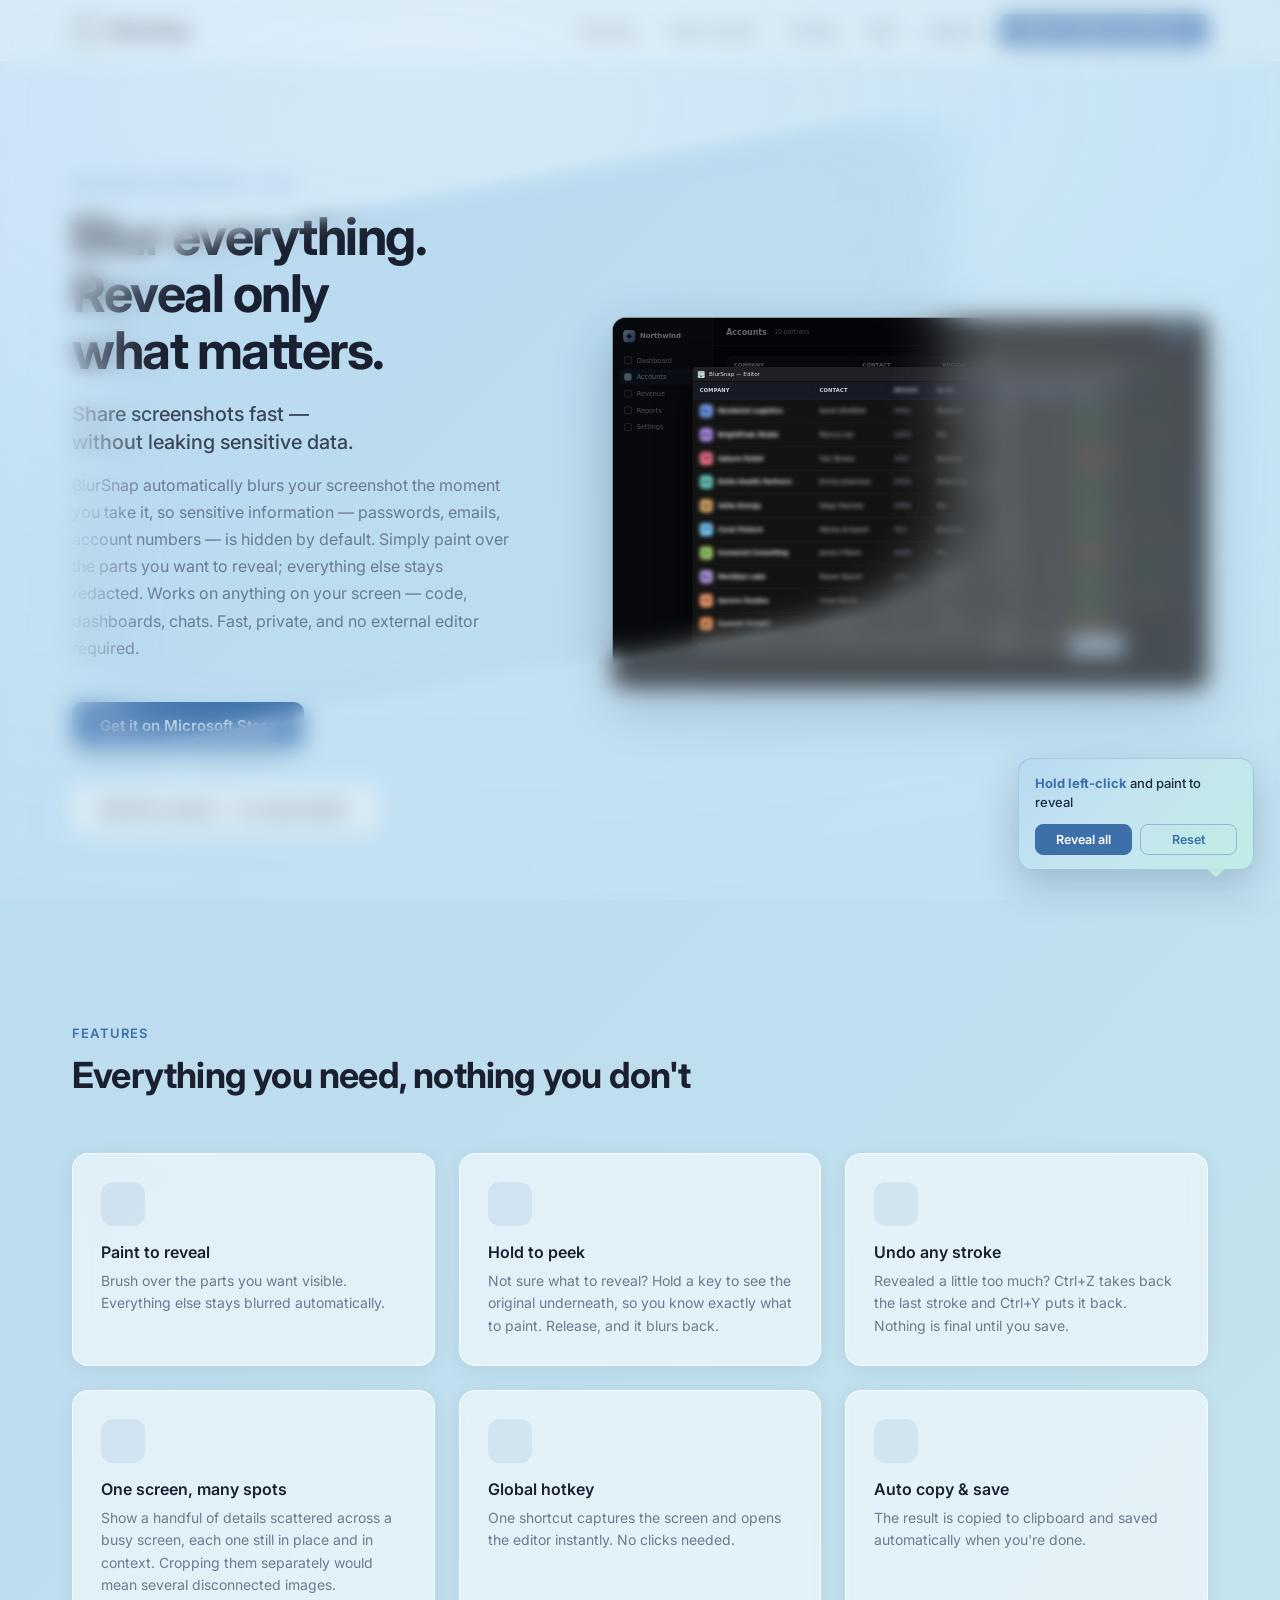
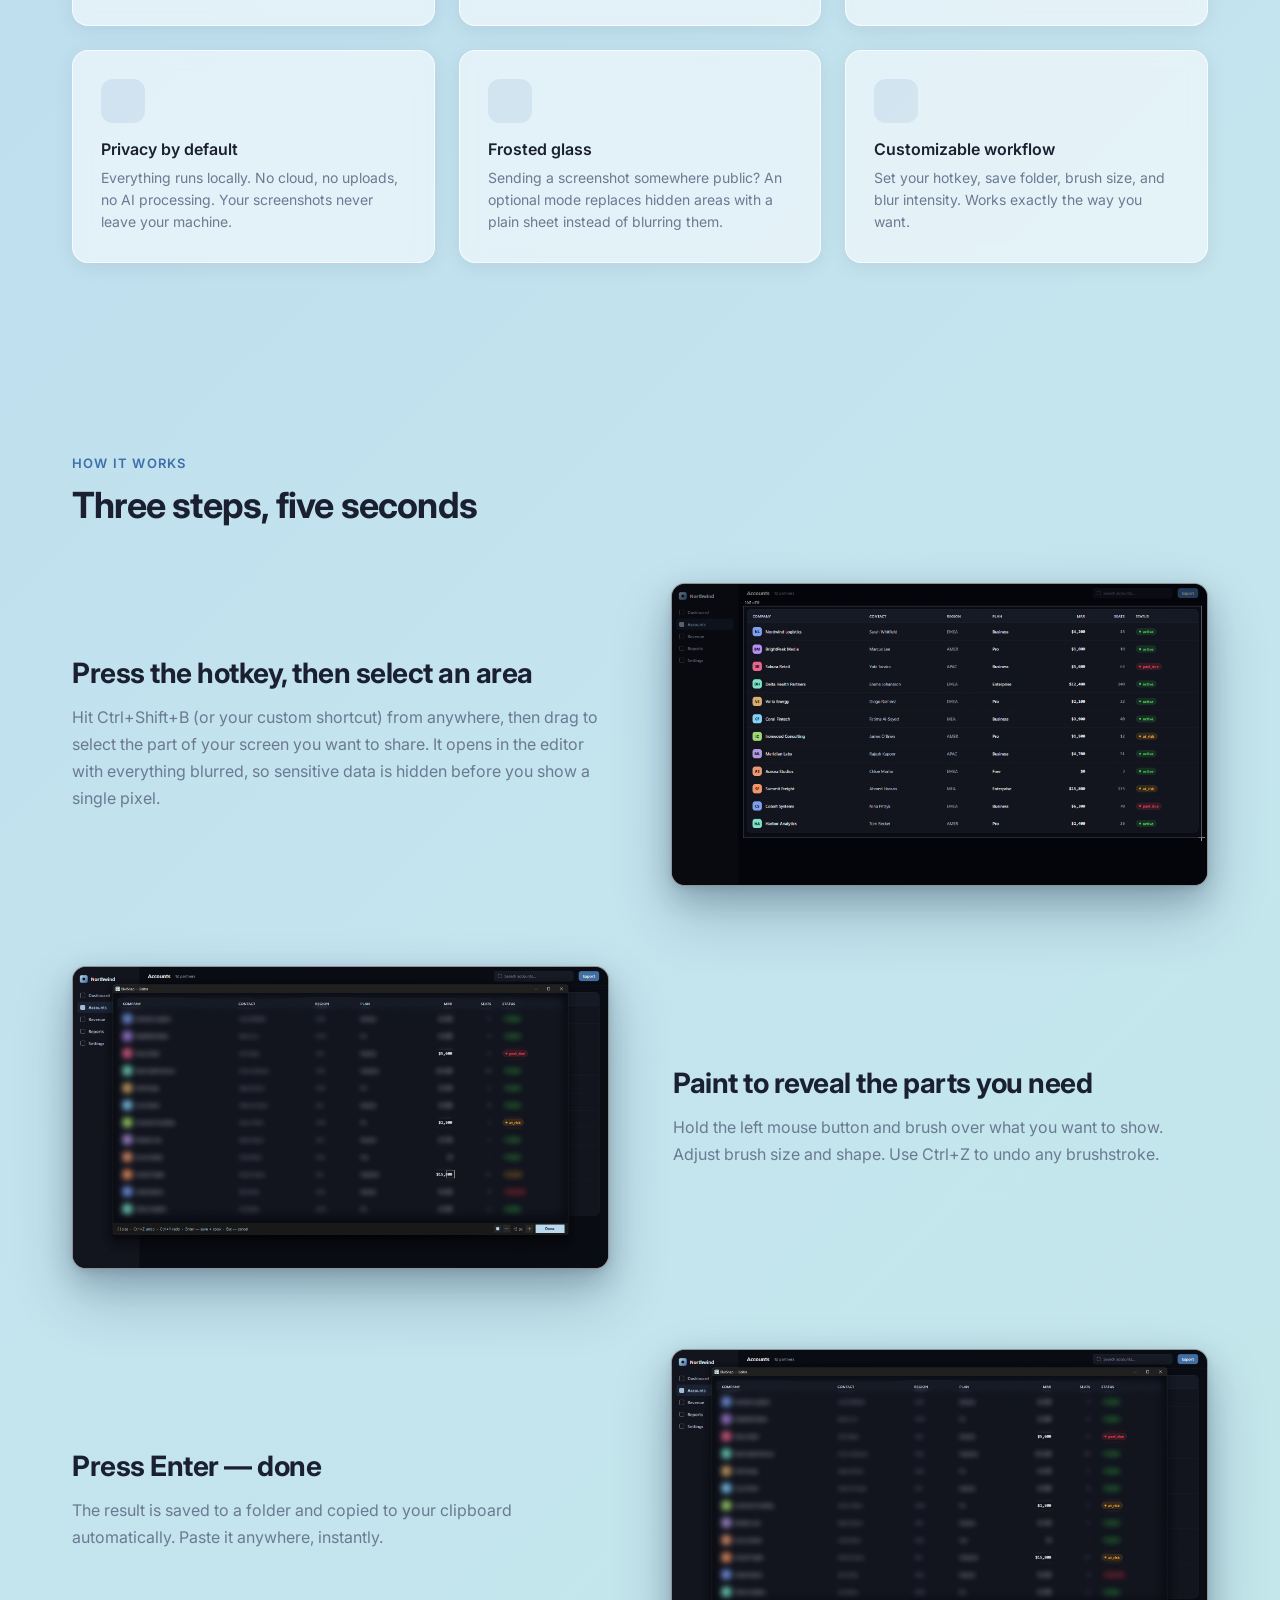
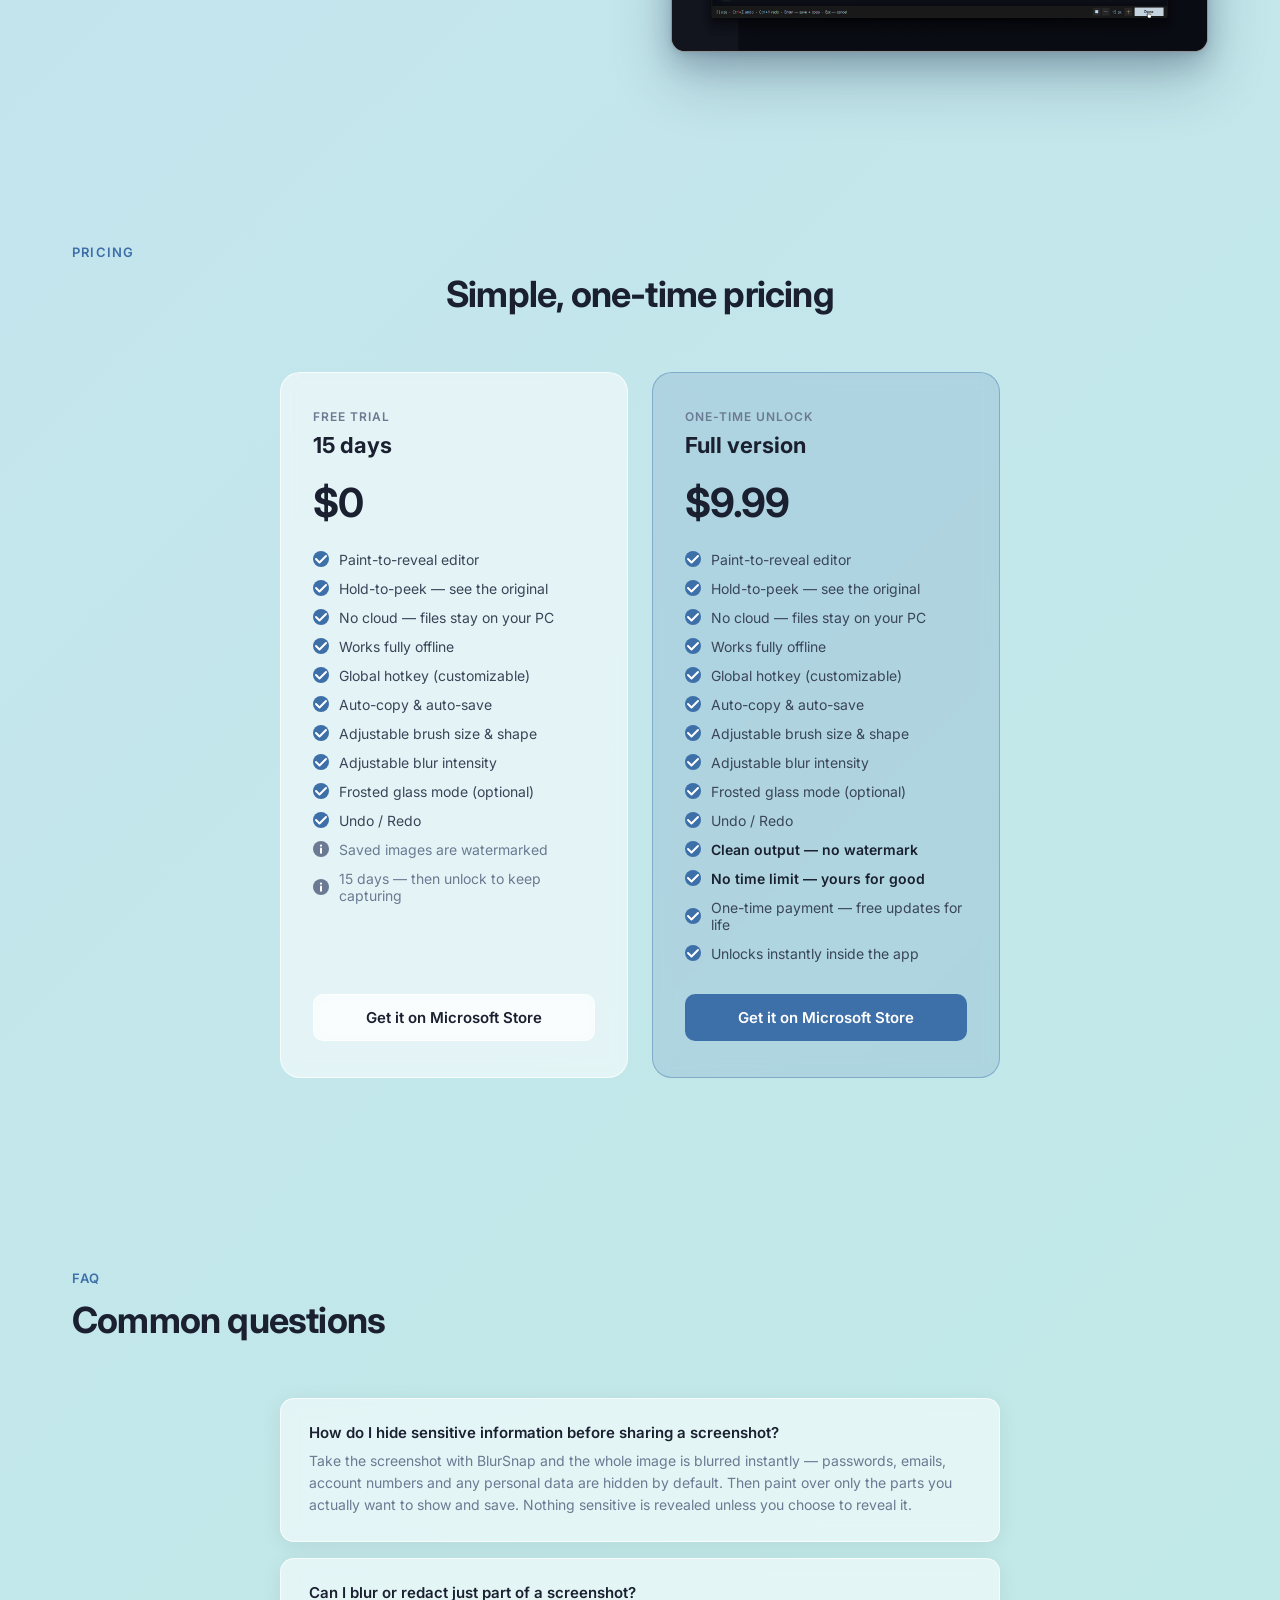
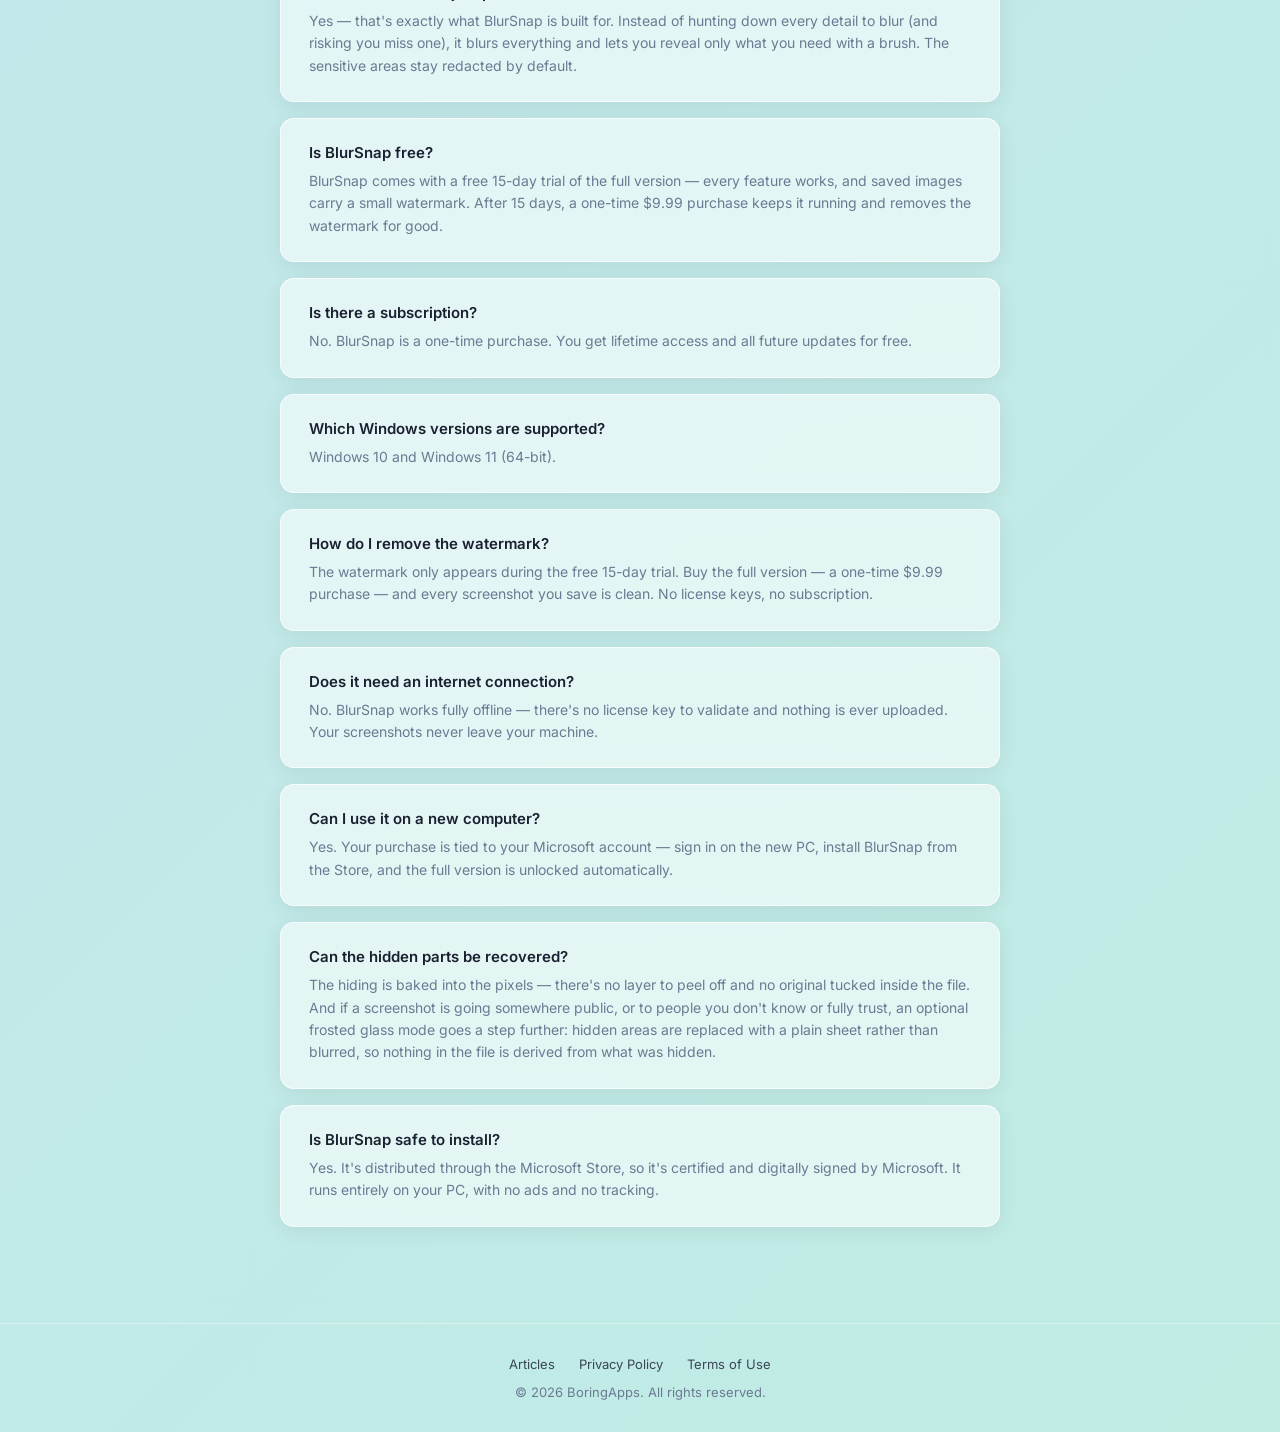
==== commit a400b6b6: "Add files via upload" ====
--- a/index.html
+++ b/index.html
@@ -1,1359 +1,1361 @@
-<!DOCTYPE html>
-<html lang="en">
-<head>
-  <meta charset="UTF-8">
-  <meta name="viewport" content="width=device-width, initial-scale=1.0">
-  <title>BlurSnap — Blur everything, reveal only what matters</title>
-  <meta name="description" content="Blur your whole screenshot, then paint to reveal only what you want to share. Hide passwords and private data before sending. Windows 10 &amp; 11. Free trial.">
-  <meta name="keywords" content="blur screenshot, redact screenshot, hide sensitive data in screenshot, censor screenshot, screenshot privacy tool, hide passwords in screenshot, blur tool Windows, screenshot editor">
-  <meta name="author" content="BoringApps">
-  <meta name="robots" content="index, follow">
-  <meta name="theme-color" content="#B8D8F0">
-  <link rel="canonical" href="https://blursnap.app/">
-  <link rel="icon" href="favicon.ico" sizes="16x16 32x32 48x48">
-  <link rel="icon" type="image/png" href="icon-64.png" sizes="64x64">
-  <link rel="apple-touch-icon" href="icon-180.png">
-
-  <!-- Open Graph / social preview -->
-  <meta property="og:type" content="website">
-  <meta property="og:site_name" content="BlurSnap">
-  <!-- Em dashes are written as &#8212; entities on purpose: some OG parsers
-       (Bing's among them) ignore the declared charset and mangle raw UTF-8,
-       which would show garbled text in shared-link previews. -->
-  <meta property="og:title" content="BlurSnap &#8212; Blur everything. Reveal only what matters.">
-  <meta property="og:description" content="Share screenshots fast &#8212; without leaking sensitive data. BlurSnap blurs everything the moment you capture; paint over just what you want to show.">
-  <meta property="og:url" content="https://blursnap.app/">
-  <meta property="og:image" content="https://blursnap.app/og-image.png">
-  <meta property="og:image:width" content="1200">
-  <meta property="og:image:height" content="630">
-  <meta property="og:image:alt" content="BlurSnap editor with a blurred spreadsheet &#8212; only the important cells revealed.">
-  <meta name="twitter:card" content="summary_large_image">
-  <meta name="twitter:title" content="BlurSnap &#8212; Blur everything. Reveal only what matters.">
-  <meta name="twitter:description" content="Share screenshots fast &#8212; without leaking sensitive data. A fast, private Windows screenshot tool.">
-  <meta name="twitter:image" content="https://blursnap.app/og-image.png">
-  <link rel="preconnect" href="https://fonts.googleapis.com">
-  <link rel="preconnect" href="https://fonts.gstatic.com" crossorigin>
-  <link href="https://fonts.googleapis.com/css2?family=Inter:wght@400;500;600;700&display=swap" rel="stylesheet">
-  <style>
-    *, *::before, *::after { box-sizing: border-box; margin: 0; padding: 0; }
-
-    :root {
-      --bg-grad-start: #B8D8F0;
-      --bg-grad-end:   #C0ECE4;
-      --text-pri:  #1a2030;
-      --text-sec:  #3a4558;
-      --text-dim:  #6b7a92;
-      --accent:    #3d6fa8;
-      --accent-hov:#2f5a8a;
-      --card-bg:   rgba(255,255,255,0.55);
-      --card-border: rgba(255,255,255,0.7);
-      --header-bg: rgba(255,255,255,0.25);
-    }
-
-    html { scroll-padding-top: 76px; }
-
-    body {
-      font-family: 'Inter', system-ui, sans-serif;
-      color: var(--text-pri);
-      background: linear-gradient(135deg, var(--bg-grad-start) 0%, #C4E4EE 40%, var(--bg-grad-end) 100%);
-      min-height: 100vh;
-    }
-
-    /* ── Scrollbar (brand) ──────────────────────────── */
-    html { scrollbar-width: thin; scrollbar-color: var(--accent) rgba(255,255,255,0.35); }
-    ::-webkit-scrollbar { width: 12px; height: 12px; }
-    ::-webkit-scrollbar-track { background: rgba(255,255,255,0.35); }
-    ::-webkit-scrollbar-thumb {
-      background: linear-gradient(var(--accent), var(--accent-hov));
-      border-radius: 10px;
-      border: 3px solid transparent;
-      background-clip: padding-box;
-    }
-    ::-webkit-scrollbar-thumb:hover {
-      background: linear-gradient(var(--accent-hov), var(--accent-hov));
-      background-clip: padding-box;
-      border: 3px solid transparent;
-    }
-
-    /* ── Header ─────────────────────────────────────── */
-    header {
-      position: sticky;
-      top: 0;
-      z-index: 100;
-      backdrop-filter: blur(16px);
-      -webkit-backdrop-filter: blur(16px);
-      background: var(--header-bg);
-      border-bottom: 1px solid rgba(255,255,255,0.4);
-    }
-
-    .header-inner {
-      max-width: 1200px;
-      margin: 0 auto;
-      padding: 0 32px;
-      height: 60px;
-      display: flex;
-      align-items: center;
-      justify-content: space-between;
-    }
-
-    .logo {
-      font-size: 18px;
-      font-weight: 700;
-      color: var(--text-pri);
-      text-decoration: none;
-      letter-spacing: -0.3px;
-    }
-
-    nav {
-      display: flex;
-      align-items: center;
-      gap: 8px;
-    }
-
-    nav a {
-      font-size: 14px;
-      font-weight: 500;
-      color: var(--text-sec);
-      text-decoration: none;
-      transition: color 0.15s;
-    }
-
-    /* Bigger click target for the small text links — padding gives an invisible hit halo. */
-    nav a:not(.btn-buy-sm) { padding: 10px 12px; }
-
-    nav a:hover { color: var(--text-pri); }
-
-    .btn-buy-sm {
-      font-size: 14px;
-      font-weight: 600;
-      color: #fff;
-      background: var(--accent);
-      border: none;
-      border-radius: 8px;
-      padding: 8px 20px;
-      cursor: pointer;
-      text-decoration: none;
-      transition: background 0.15s;
-    }
-
-    .btn-buy-sm:hover { background: var(--accent-hov); }
-
-    /* ── Layout container — single source of truth for content width ── */
-    main {
-      max-width: 1200px;
-      margin: 0 auto;
-      padding: 0 32px;
-    }
-
-    /* ── Sections ────────────────────────────────────── */
-    section {
-      padding: 96px 0;
-    }
-
-    /* ── Hero ────────────────────────────────────────── */
-    #hero {
-      display: flex;
-      align-items: center;
-      gap: 64px;
-      padding: 112px 0 96px;
-    }
-
-    .hero-text { flex: 1; }
-
-    .hero-label {
-      display: inline-block;
-      font-size: 13px;
-      font-weight: 600;
-      letter-spacing: 1.2px;
-      text-transform: uppercase;
-      color: var(--accent);
-      margin-bottom: 16px;
-    }
-
-    .hero-title {
-      font-size: 52px;
-      font-weight: 700;
-      line-height: 1.1;
-      letter-spacing: -1.5px;
-      color: var(--text-pri);
-      margin-bottom: 20px;
-    }
-
-    .hero-title .ht-line { display: block; }
-    .hero-title .ht-balance { text-wrap: balance; }
-
-    .hero-subtitle {
-      font-size: 20px;
-      font-weight: 500;
-      color: var(--text-sec);
-      margin-bottom: 16px;
-      line-height: 1.4;
-      text-wrap: balance;
-    }
-
-    .hero-desc {
-      font-size: 16px;
-      color: var(--text-dim);
-      line-height: 1.7;
-      margin-bottom: 40px;
-      max-width: 440px;
-    }
-
-    .hero-buttons {
-      display: flex;
-      gap: 16px;
-      flex-wrap: wrap;
-      align-items: flex-start;
-    }
-
-    .hero-dl-wrap {
-      display: flex;
-      flex-direction: column;
-      align-items: flex-start;
-      gap: 6px;
-    }
-
-    .btn-meta {
-      font-size: 12px;
-      font-weight: 400;
-      color: var(--text-dim);
-      padding-left: 10px;
-    }
-
-    .btn-primary {
-      font-size: 15px;
-      font-weight: 600;
-      color: #fff;
-      background: var(--accent);
-      border: none;
-      border-radius: 10px;
-      padding: 14px 28px;
-      cursor: pointer;
-      text-decoration: none;
-      transition: background 0.15s, transform 0.1s;
-    }
-
-    .btn-primary:hover { background: var(--accent-hov); transform: translateY(-1px); }
-
-    .btn-secondary {
-      font-size: 15px;
-      font-weight: 600;
-      color: var(--text-pri);
-      background: var(--card-bg);
-      border: 1px solid var(--card-border);
-      border-radius: 10px;
-      padding: 13px 27px;
-      cursor: pointer;
-      text-decoration: none;
-      backdrop-filter: blur(8px);
-      transition: background 0.15s, transform 0.1s;
-    }
-
-    .btn-secondary:hover { background: rgba(255,255,255,0.7); transform: translateY(-1px); }
-
-    .hero-media {
-      flex: 1.25;
-      display: flex;
-      justify-content: center;
-    }
-
-    .demo-frame {
-      width: 100%;
-      max-width: 680px;
-      aspect-ratio: 1280 / 800;
-      border-radius: 14px;
-      overflow: hidden;
-      position: relative;
-      background: #0b0e14;
-      border: 1px solid rgba(255,255,255,0.55);
-      box-shadow: 0 22px 55px rgba(20, 40, 70, 0.28);
-    }
-
-    .demo-frame iframe {
-      position: absolute;
-      top: 0;
-      left: 0;
-      width: 1280px;
-      height: 800px;
-      border: 0;
-      transform-origin: top left;
-      /* non-interactive auto-playing demo: let the mouse pass through so the
-         real cursor stays visible instead of hitting the iframe's cursor:none */
-      pointer-events: none;
-    }
-
-    /* ── Features ────────────────────────────────────── */
-    .section-label {
-      font-size: 13px;
-      font-weight: 600;
-      letter-spacing: 1.2px;
-      text-transform: uppercase;
-      color: var(--accent);
-      margin-bottom: 12px;
-    }
-
-    .section-title {
-      font-size: 36px;
-      font-weight: 700;
-      letter-spacing: -0.8px;
-      color: var(--text-pri);
-      margin-bottom: 56px;
-    }
-
-    .features-grid {
-      display: grid;
-      grid-template-columns: repeat(3, 1fr);
-      gap: 24px;
-    }
-
-    .feature-card {
-      background: var(--card-bg);
-      border: 1px solid var(--card-border);
-      border-radius: 16px;
-      padding: 28px;
-      backdrop-filter: blur(8px);
-      box-shadow: 0 4px 20px rgba(0, 0, 0, 0.07);
-    }
-
-    .feature-icon {
-      width: 44px;
-      height: 44px;
-      display: flex;
-      align-items: center;
-      justify-content: center;
-      background: rgba(61, 111, 168, 0.1);
-      border-radius: 12px;
-      margin-bottom: 16px;
-      color: var(--accent);
-    }
-
-    .feature-icon svg {
-      width: 22px;
-      height: 22px;
-      stroke: var(--accent);
-    }
-
-    .feature-title {
-      font-size: 16px;
-      font-weight: 600;
-      color: var(--text-pri);
-      margin-bottom: 8px;
-    }
-
-    .feature-desc {
-      font-size: 14px;
-      color: var(--text-dim);
-      line-height: 1.6;
-    }
-
-    /* ── Alternating blocks ──────────────────────────── */
-    .alt-blocks { display: flex; flex-direction: column; gap: 80px; }
-
-    .alt-block {
-      display: flex;
-      align-items: center;
-      gap: 64px;
-    }
-
-    .alt-block.reverse { flex-direction: row-reverse; }
-
-    .alt-block-text { flex: 1; }
-
-    .alt-block-text h3 {
-      font-size: 28px;
-      font-weight: 700;
-      letter-spacing: -0.5px;
-      color: var(--text-pri);
-      margin-bottom: 14px;
-    }
-
-    .alt-block-text p {
-      font-size: 16px;
-      color: var(--text-dim);
-      line-height: 1.7;
-    }
-
-    .alt-block-media {
-      flex: 1;
-      border-radius: 14px;
-      overflow: hidden;
-      background: #0b0e14;
-      border: 1px solid rgba(255,255,255,0.55);
-      box-shadow: 0 2px 6px rgba(20, 40, 70, 0.10), 0 12px 28px rgba(20, 40, 70, 0.20), 0 28px 60px rgba(20, 40, 70, 0.24);
-      line-height: 0;
-    }
-
-    .alt-block-media img {
-      width: 100%;
-      height: auto;
-      display: block;
-      cursor: zoom-in;
-    }
-
-    /* ── Lightbox ────────────────────────────────────── */
-    .lightbox {
-      position: fixed;
-      inset: 0;
-      z-index: 1000;
-      display: flex;
-      align-items: center;
-      justify-content: center;
-      padding: 40px;
-      background: rgba(12, 20, 34, 0.72);
-      backdrop-filter: blur(8px);
-      -webkit-backdrop-filter: blur(8px);
-      cursor: zoom-out;
-      opacity: 0;
-      visibility: hidden;
-      pointer-events: none;
-      transition: opacity 0.32s ease, visibility 0s linear 0.32s;
-    }
-
-    .lightbox.open {
-      opacity: 1;
-      visibility: visible;
-      pointer-events: auto;
-      transition: opacity 0.32s ease, visibility 0s linear 0s;
-    }
-
-    .lightbox img {
-      max-width: min(1280px, 94vw);
-      max-height: 90vh;
-      width: auto;
-      height: auto;
-      border-radius: 12px;
-      border: 1px solid rgba(255,255,255,0.5);
-      box-shadow: 0 30px 80px rgba(0, 0, 0, 0.5);
-      transform: scale(0.94);
-      transition: transform 0.32s cubic-bezier(0.22, 1, 0.36, 1);
-    }
-
-    .lightbox.open img { transform: scale(1); }
-
-    @media (prefers-reduced-motion: reduce) {
-      .lightbox, .lightbox img { transition: none; }
-    }
-
-    .lightbox-close {
-      position: absolute;
-      top: 22px;
-      right: 28px;
-      width: 40px;
-      height: 40px;
-      border-radius: 50%;
-      border: none;
-      background: rgba(255,255,255,0.85);
-      color: #1a2030;
-      font-size: 20px;
-      line-height: 1;
-      cursor: pointer;
-      display: grid;
-      place-items: center;
-    }
-
-    .lightbox-close:hover { background: #fff; }
-
-    /* ── Pricing ─────────────────────────────────────── */
-    .pricing-grid {
-      display: grid;
-      grid-template-columns: repeat(2, 1fr);
-      gap: 24px;
-      max-width: 720px;
-      margin: 0 auto;
-    }
-
-    .pricing-card {
-      background: var(--card-bg);
-      border: 1px solid var(--card-border);
-      border-radius: 20px;
-      padding: 36px 32px;
-      backdrop-filter: blur(8px);
-      /* flex column so the CTA pins to the bottom even when the two
-         cards have a different number of feature rows */
-      display: flex;
-      flex-direction: column;
-    }
-
-    .pricing-card.featured {
-      background: rgba(61,111,168,0.15);
-      border-color: rgba(61,111,168,0.4);
-    }
-
-    .pricing-label {
-      font-size: 12px;
-      font-weight: 600;
-      letter-spacing: 1px;
-      text-transform: uppercase;
-      color: var(--text-dim);
-      margin-bottom: 8px;
-    }
-
-    .pricing-name {
-      font-size: 22px;
-      font-weight: 700;
-      color: var(--text-pri);
-      margin-bottom: 4px;
-    }
-
-    .pricing-price {
-      font-size: 40px;
-      font-weight: 700;
-      color: var(--text-pri);
-      letter-spacing: -1px;
-      margin: 16px 0 24px;
-    }
-
-    .pricing-price span {
-      font-size: 18px;
-      font-weight: 500;
-      color: var(--text-dim);
-    }
-
-    .pricing-features {
-      list-style: none;
-      display: flex;
-      flex-direction: column;
-      gap: 12px;
-      margin-bottom: 32px;
-    }
-
-    .pricing-features li {
-      font-size: 14px;
-      color: var(--text-sec);
-      display: flex;
-      align-items: center;
-      gap: 10px;
-    }
-
-    .pricing-features li::before {
-      content: '';
-      width: 16px;
-      height: 16px;
-      flex-shrink: 0;
-      background: var(--accent);
-      border-radius: 50%;
-      background-image: url("data:image/svg+xml,%3Csvg xmlns='http://www.w3.org/2000/svg' viewBox='0 0 16 16'%3E%3Cpath d='M3 8l3.5 3.5L13 5' stroke='white' stroke-width='2' fill='none' stroke-linecap='round' stroke-linejoin='round'/%3E%3C/svg%3E");
-    }
-
-    .pricing-features li.feature-limit {
-      color: var(--text-dim);
-    }
-
-    .pricing-features li.feature-limit::before {
-      background: var(--text-dim);
-      background-image: url("data:image/svg+xml,%3Csvg xmlns='http://www.w3.org/2000/svg' viewBox='0 0 16 16'%3E%3Ccircle cx='8' cy='4.6' r='1.15' fill='white'/%3E%3Cpath d='M8 7.4v4.4' stroke='white' stroke-width='2' fill='none' stroke-linecap='round'/%3E%3C/svg%3E");
-    }
-
-    /* The two rows that ARE the reason to pay — they must not read as
-       just more of the same in an otherwise identical list. */
-    .pricing-features li.feature-key {
-      color: var(--text-pri);
-      font-weight: 600;
-    }
-
-    .pricing-card .btn-primary,
-    .pricing-card .btn-secondary {
-      width: 100%;
-      text-align: center;
-      display: block;
-      margin-top: auto;
-    }
-
-    /* ── FAQ ─────────────────────────────────────────── */
-    .faq-list {
-      max-width: 720px;
-      margin: 0 auto;
-      display: flex;
-      flex-direction: column;
-      gap: 16px;
-    }
-
-    .faq-item {
-      background: var(--card-bg);
-      border: 1px solid var(--card-border);
-      border-radius: 14px;
-      padding: 24px 28px;
-      backdrop-filter: blur(8px);
-      box-shadow: 0 4px 20px rgba(0, 0, 0, 0.07);
-    }
-
-    .faq-q {
-      font-size: 15px;
-      font-weight: 600;
-      color: var(--text-pri);
-      margin-bottom: 8px;
-    }
-
-    .faq-a {
-      font-size: 14px;
-      color: var(--text-dim);
-      line-height: 1.6;
-    }
-
-    .faq-link {
-      color: var(--accent);
-      text-decoration: none;
-    }
-
-    .faq-link:hover { text-decoration: underline; }
-
-    /* ── Footer ──────────────────────────────────────── */
-    footer {
-      border-top: 1px solid rgba(255,255,255,0.35);
-      padding: 32px;
-      text-align: center;
-      font-size: 13px;
-      color: var(--text-dim);
-    }
-
-    footer a {
-      color: var(--text-sec);
-      text-decoration: none;
-      margin: 0 10px;
-    }
-
-    footer a:hover { color: var(--text-pri); }
-
-    /* ── Signature "foggy window" overlay ────────────── */
-    .fog {
-      position: fixed;
-      inset: 0;
-      z-index: 900;
-      pointer-events: auto;
-      cursor: grab;
-      backdrop-filter: blur(11px) saturate(112%);
-      -webkit-backdrop-filter: blur(11px) saturate(112%);
-      background: radial-gradient(130% 90% at 32% 12%,
-        rgba(255,255,255,0.40) 0%,
-        rgba(223,238,248,0.30) 55%,
-        rgba(206,228,242,0.34) 100%);
-      -webkit-mask-repeat: no-repeat; mask-repeat: no-repeat;
-      -webkit-mask-size: 100% 100%; mask-size: 100% 100%;
-      mask-mode: alpha;
-      transition: opacity 0.55s ease;
-    }
-    .fog:active { cursor: grabbing; }
-    .fog.cleared { opacity: 0; pointer-events: none; }
-
-    /* Balloon tip — slides in from the right, styled like the app's tray balloon */
-    .fog-hint {
-      position: fixed;
-      z-index: 901;
-      right: 26px; bottom: 30px;
-      width: 236px;
-      display: flex; flex-direction: column; gap: 12px;
-      padding: 15px 16px 14px;
-      background: linear-gradient(135deg, rgba(184,216,240,0.94) 0%, rgba(196,228,238,0.94) 45%, rgba(192,236,228,0.94) 100%);
-      color: #1b2a3d;
-      border: 1px solid rgba(61,111,168,0.22);
-      border-radius: 14px;
-      backdrop-filter: blur(8px) saturate(120%);
-      -webkit-backdrop-filter: blur(8px) saturate(120%);
-      box-shadow: 0 16px 40px rgba(20,45,80,0.22);
-      transition: opacity 0.45s ease, transform 0.45s cubic-bezier(0.2,0.8,0.2,1);
-    }
-    /* little downward tail toward the tray corner */
-    .fog-hint::after {
-      content: "";
-      position: absolute;
-      right: 30px; bottom: -7px;
-      width: 14px; height: 14px;
-      background: rgba(192,236,228,0.94);   /* mint end of the gradient, so the tail blends in */
-      border-right: 1px solid rgba(61,111,168,0.22);
-      border-bottom: 1px solid rgba(61,111,168,0.22);
-      border-bottom-right-radius: 3px;
-      transform: rotate(45deg);
-    }
-    .fog-hint-text { margin: 0; font-size: 13px; font-weight: 500; line-height: 1.45; }
-    .fog-hint-text b { font-weight: 700; color: #3D6FA8; }
-    .fog-hint-actions { display: flex; gap: 8px; }
-    .fog-hint button {
-      flex: 1;
-      font: inherit; font-size: 12.5px; font-weight: 600;
-      padding: 7px 10px; border-radius: 8px; cursor: pointer;
-      border: 1px solid transparent;
-      transition: background 0.15s, border-color 0.15s, color 0.15s;
-    }
-    #fogReveal { background: #3D6FA8; color: #fff; border-color: #3D6FA8; }
-    #fogReveal:hover { background: #34618f; }
-    .fog-hint button.ghost { background: transparent; color: #3D6FA8; border-color: rgba(61,111,168,0.38); }
-    .fog-hint button.ghost:hover { background: rgba(61,111,168,0.10); }
-    /* enter = pre-slide-in (off to the right); gone = slide back out */
-    .fog-hint.enter { opacity: 0; transform: translateX(46px); }
-    .fog-hint.gone  { opacity: 0; transform: translateX(46px); pointer-events: none; }
-
-    /* Touch devices never get the overlay (JS also removes it) */
-    @media (hover: none), (pointer: coarse) {
-      .fog, .fog-hint { display: none !important; }
-    }
-
-    /* ── Responsive: tablet ──────────────────────────── */
-    @media (max-width: 900px) {
-      main { padding: 0 24px; }
-      section { padding: 72px 0; }
-
-      #hero {
-        flex-direction: column;
-        align-items: stretch;
-        gap: 40px;
-        padding: 72px 0 64px;
-      }
-      .hero-title { font-size: 42px; }
-      .hero-desc { max-width: none; }
-      .hero-media { justify-content: flex-start; }
-      .demo-frame { max-width: 100%; }
-
-      .features-grid { grid-template-columns: repeat(2, 1fr); }
-      /* Nine cards divide evenly into three columns but not two, so the last one
-         would sit alone in a half-empty row. Let it span the width instead — it
-         reads as deliberate rather than as a layout that ran out of cards. */
-      .features-grid .feature-card:last-child { grid-column: 1 / -1; }
-
-      .section-title { font-size: 30px; margin-bottom: 40px; }
-
-      .alt-block,
-      .alt-block.reverse { flex-direction: column; gap: 28px; }
-    }
-
-    /* ── Responsive: phone ───────────────────────────── */
-    @media (max-width: 600px) {
-      main { padding: 0 18px; }
-      section { padding: 56px 0; }
-
-      .header-inner { padding: 0 18px; }
-      nav { gap: 14px; }
-      /* Keep only the CTA on phones — sections are reachable by scrolling */
-      nav a:not(.btn-buy-sm) { display: none; }
-      .btn-buy-sm { padding: 8px 16px; }
-
-      #hero { padding: 40px 0 52px; }
-      .hero-title { font-size: 34px; letter-spacing: -1px; }
-      .hero-subtitle { font-size: 18px; }
-      .hero-desc { font-size: 15px; margin-bottom: 32px; }
-
-      .hero-buttons { gap: 12px; }
-      .hero-dl-wrap { width: 100%; }
-      .hero-buttons .btn-primary,
-      .hero-buttons .btn-secondary { width: 100%; text-align: center; }
-
-      .section-title { font-size: 26px; margin-bottom: 32px; }
-      .features-grid { grid-template-columns: 1fr; gap: 16px; }
-      .feature-card { padding: 24px; }
-
-      .alt-block-text h3 { font-size: 24px; }
-
-      .pricing-grid { grid-template-columns: 1fr; gap: 16px; }
-      .pricing-card { padding: 28px 24px; }
-
-      .faq-item { padding: 20px 22px; }
-
-      .lightbox { padding: 16px; }
-      .lightbox-close { top: 12px; right: 14px; }
-    }
-  </style>
-  <script type="application/ld+json">
-  {
-    "@context": "https://schema.org",
-    "@graph": [
-      {
-        "@type": "SoftwareApplication",
-        "name": "BlurSnap",
-        "operatingSystem": "Windows 10, Windows 11",
-        "applicationCategory": "MultimediaApplication",
-        "description": "BlurSnap blurs your screenshot the moment you take it. Paint over what you want to show — everything else stays hidden.",
-        "url": "https://blursnap.app/",
-        "image": "https://blursnap.app/og-image.png",
-        "softwareVersion": "1.1.3",
-        "offers": {
-          "@type": "Offer",
-          "price": "9.99",
-          "priceCurrency": "USD"
-        },
-        "publisher": {
-          "@type": "Organization",
-          "name": "BoringApps"
-        }
-      },
-      {
-        "@type": "FAQPage",
-        "mainEntity": [
-          {
-            "@type": "Question",
-            "name": "How do I hide sensitive information before sharing a screenshot?",
-            "acceptedAnswer": { "@type": "Answer", "text": "Take the screenshot with BlurSnap and the whole image is blurred instantly — passwords, emails, account numbers and any personal data are hidden by default. Then paint over only the parts you want to show and save. Nothing sensitive is revealed unless you choose to reveal it." }
-          },
-          {
-            "@type": "Question",
-            "name": "Can I blur or redact just part of a screenshot?",
-            "acceptedAnswer": { "@type": "Answer", "text": "Yes — that's exactly what BlurSnap is built for. Instead of hunting down every detail to blur and risking you miss one, it blurs everything and lets you reveal only what you need with a brush. The sensitive areas stay redacted by default." }
-          },
-          {
-            "@type": "Question",
-            "name": "Is BlurSnap free?",
-            "acceptedAnswer": { "@type": "Answer", "text": "BlurSnap comes with a free 15-day trial of the full version — every feature works, and saved images carry a small watermark. After 15 days, a one-time $9.99 purchase keeps it running and removes the watermark for good." }
-          },
-          {
-            "@type": "Question",
-            "name": "Is there a subscription?",
-            "acceptedAnswer": { "@type": "Answer", "text": "No. BlurSnap is a one-time purchase. You get lifetime access and all future updates for free." }
-          },
-          {
-            "@type": "Question",
-            "name": "Which Windows versions are supported?",
-            "acceptedAnswer": { "@type": "Answer", "text": "Windows 10 and Windows 11 (64-bit)." }
-          },
-          {
-            "@type": "Question",
-            "name": "How do I remove the watermark?",
-            "acceptedAnswer": { "@type": "Answer", "text": "The watermark only appears during the free 15-day trial. Buy the full version — a one-time $9.99 purchase — and every screenshot you save is clean. No license keys, no subscription." }
-          },
-          {
-            "@type": "Question",
-            "name": "Does it need an internet connection?",
-            "acceptedAnswer": { "@type": "Answer", "text": "No. BlurSnap works fully offline — there is no license key to validate and nothing is ever uploaded. Your screenshots never leave your machine." }
-          },
-          {
-            "@type": "Question",
-            "name": "Can I use it on a new computer?",
-            "acceptedAnswer": { "@type": "Answer", "text": "Yes. Your purchase is tied to your Microsoft account — sign in on the new PC, install BlurSnap from the Store, and the full version is unlocked automatically." }
-          },
-          {
-            "@type": "Question",
-            "name": "Can the hidden parts be recovered?",
-            "acceptedAnswer": { "@type": "Answer", "text": "The hiding is baked into the pixels — there’s no layer to peel off and no original tucked inside the file. And if a screenshot is going somewhere public, or to people you don’t know or fully trust, an optional frosted glass mode goes a step further: hidden areas are replaced with a plain sheet rather than blurred, so nothing in the file is derived from what was hidden." }
-          },
-          {
-            "@type": "Question",
-            "name": "Is BlurSnap safe to install?",
-            "acceptedAnswer": { "@type": "Answer", "text": "Yes. It is distributed through the Microsoft Store, so it is certified and digitally signed by Microsoft. It runs entirely on your PC with no ads and no tracking." }
-          }
-        ]
-      }
-    ]
-  }
-  </script>
-  <script src="https://unpkg.com/lucide@latest/dist/umd/lucide.min.js"></script>
-</head>
-<body>
-
-  <!-- Signature "foggy window" blur overlay (desktop pointer only; JS removes it on touch / reduced-motion) -->
-  <div id="fog" class="fog" aria-hidden="true"></div>
-  <div id="fogHint" class="fog-hint enter" aria-hidden="true">
-    <p class="fog-hint-text"><b>Hold left-click</b> and paint to reveal</p>
-    <div class="fog-hint-actions">
-      <button type="button" id="fogReveal">Reveal all</button>
-      <button type="button" id="fogReset" class="ghost">Reset</button>
-    </div>
-  </div>
-
-  <!-- Header -->
-  <header>
-    <div class="header-inner">
-      <a href="#" class="logo">
-        <img src="icon-64.png" alt="" width="32" height="32" style="border-radius:7px;vertical-align:middle;margin-right:9px;box-shadow:0 2px 8px rgba(0,0,0,0.15);"><span style="position:relative;top:2px;">BlurSnap</span>
-      </a>
-      <nav>
-        <a href="#features">Features</a>
-        <a href="#how-it-works">How it works</a>
-        <a href="#pricing">Pricing</a>
-        <a href="#faq">FAQ</a>
-        <!-- TODO: replace with the real Microsoft Store listing URL once the app is reserved in Partner Center -->
-        <a href="https://apps.microsoft.com/detail/9NWTN48SG6K3" class="btn-buy-sm">Get it on Microsoft Store</a>
-      </nav>
-    </div>
-  </header>
-
-  <main>
-
-  <!-- Hero -->
-  <section id="hero">
-    <div class="hero-text">
-      <span class="hero-label">Windows Screenshot Tool</span>
-      <h1 class="hero-title"><span class="ht-line">Blur everything.</span><span class="ht-line ht-balance">Reveal only what matters.</span></h1>
-      <p class="hero-subtitle">Share screenshots fast — without leaking sensitive data.</p>
-      <p class="hero-desc">BlurSnap automatically blurs your screenshot the moment you take it, so sensitive information — passwords, emails, account numbers — is hidden by default. Simply paint over the parts you want to reveal; everything else stays redacted. Works on anything on your screen — code, dashboards, chats. Fast, private, and no external editor required.</p>
-      <div class="hero-buttons">
-        <div class="hero-dl-wrap">
-          <a href="https://apps.microsoft.com/detail/9NWTN48SG6K3" class="btn-primary">Get it on Microsoft Store</a>
-          <span class="btn-meta">Free 15-day trial &nbsp;·&nbsp; Windows 10 &amp; 11</span>
-        </div>
-        <a href="https://apps.microsoft.com/detail/9NWTN48SG6K3" class="btn-secondary">$9.99 to unlock — no subscription</a>
-      </div>
-    </div>
-    <div class="hero-media">
-      <div class="demo-frame">
-        <iframe src="hero-demo.html" title="BlurSnap — blur a screenshot, paint to reveal" scrolling="no" loading="lazy"></iframe>
-      </div>
-    </div>
-  </section>
-
-  <!-- Features -->
-  <section id="features">
-    <div class="section-label">Features</div>
-    <div class="section-title">Everything you need, nothing you don't</div>
-    <div class="features-grid">
-      <div class="feature-card">
-        <div class="feature-icon"><i data-lucide="paintbrush"></i></div>
-        <div class="feature-title">Paint to reveal</div>
-        <div class="feature-desc">Brush over the parts you want visible. Everything else stays blurred automatically.</div>
-      </div>
-      <div class="feature-card">
-        <div class="feature-icon"><i data-lucide="eye"></i></div>
-        <div class="feature-title">Hold to peek</div>
-        <div class="feature-desc">Not sure what to reveal? Hold a key to see the original underneath, so you know exactly what to paint. Release, and it blurs back.</div>
-      </div>
-      <div class="feature-card">
-        <div class="feature-icon"><i data-lucide="undo-2"></i></div>
-        <div class="feature-title">Undo any stroke</div>
-        <div class="feature-desc">Revealed a little too much? Ctrl+Z takes back the last stroke and Ctrl+Y puts it back. Nothing is final until you save.</div>
-      </div>
-      <div class="feature-card">
-        <div class="feature-icon"><i data-lucide="target"></i></div>
-        <div class="feature-title">One screen, many spots</div>
-        <div class="feature-desc">Show a handful of details scattered across a busy screen, each one still in place and in context. Cropping them separately would mean several disconnected images.</div>
-      </div>
-      <div class="feature-card">
-        <div class="feature-icon"><i data-lucide="zap"></i></div>
-        <div class="feature-title">Global hotkey</div>
-        <div class="feature-desc">One shortcut captures the screen and opens the editor instantly. No clicks needed.</div>
-      </div>
-      <div class="feature-card">
-        <div class="feature-icon"><i data-lucide="clipboard-check"></i></div>
-        <div class="feature-title">Auto copy & save</div>
-        <div class="feature-desc">The result is copied to clipboard and saved automatically when you're done.</div>
-      </div>
-      <div class="feature-card">
-        <div class="feature-icon"><i data-lucide="shield"></i></div>
-        <div class="feature-title">Privacy by default</div>
-        <div class="feature-desc">Everything runs locally. No cloud, no uploads, no AI processing. Your screenshots never leave your machine.</div>
-      </div>
-      <div class="feature-card">
-        <div class="feature-icon"><i data-lucide="snowflake"></i></div>
-        <div class="feature-title">Frosted glass</div>
-        <div class="feature-desc">Sending a screenshot somewhere public? An optional mode replaces hidden areas with a plain sheet instead of blurring them.</div>
-      </div>
-      <div class="feature-card">
-        <div class="feature-icon"><i data-lucide="sliders-horizontal"></i></div>
-        <div class="feature-title">Customizable workflow</div>
-        <div class="feature-desc">Set your hotkey, save folder, brush size, and blur intensity. Works exactly the way you want.</div>
-      </div>
-    </div>
-  </section>
-
-  <!-- How it works (alternating blocks) -->
-  <section id="how-it-works">
-    <div class="section-label">How it works</div>
-    <div class="section-title">Three steps, five seconds</div>
-    <div class="alt-blocks">
-
-      <div class="alt-block">
-        <div class="alt-block-text">
-          <h3>Press the hotkey, then select an area</h3>
-          <p>Hit Ctrl+Shift+B (or your custom shortcut) from anywhere, then drag to select the part of your screen you want to share. It opens in the editor with everything blurred, so sensitive data is hidden before you show a single pixel.</p>
-        </div>
-        <div class="alt-block-media"><img src="how-1-capture.png" alt="Selecting a screen region to capture in BlurSnap" loading="lazy"></div>
-      </div>
-
-      <div class="alt-block reverse">
-        <div class="alt-block-text">
-          <h3>Paint to reveal the parts you need</h3>
-          <p>Hold the left mouse button and brush over what you want to show. Adjust brush size and shape. Use Ctrl+Z to undo any brushstroke.</p>
-        </div>
-        <div class="alt-block-media"><img src="how-2-paint.png" alt="Painting with the brush to reveal specific cells while everything else stays blurred" loading="lazy"></div>
-      </div>
-
-      <div class="alt-block">
-        <div class="alt-block-text">
-          <h3>Press Enter — done</h3>
-          <p>The result is saved to a folder and copied to your clipboard automatically. Paste it anywhere, instantly.</p>
-        </div>
-        <div class="alt-block-media"><img src="how-3-saved.png" alt="The finished screenshot saved and copied to clipboard, with only the important cells revealed" loading="lazy"></div>
-      </div>
-
-    </div>
-  </section>
-
-  <!-- Pricing -->
-  <section id="pricing">
-    <div class="section-label">Pricing</div>
-    <div class="section-title" style="text-align:center;">Simple, one-time pricing</div>
-    <div class="pricing-grid">
-
-      <div class="pricing-card">
-        <div class="pricing-label">Free trial</div>
-        <div class="pricing-name">15 days</div>
-        <div class="pricing-price">$0</div>
-        <ul class="pricing-features">
-          <li>Paint-to-reveal editor</li>
-          <li>Hold-to-peek — see the original</li>
-          <li>No cloud — files stay on your PC</li>
-          <li>Works fully offline</li>
-          <li>Global hotkey (customizable)</li>
-          <li>Auto-copy &amp; auto-save</li>
-          <li>Adjustable brush size &amp; shape</li>
-          <li>Adjustable blur intensity</li>
-          <li>Frosted glass mode (optional)</li>
-          <li>Undo / Redo</li>
-          <li class="feature-limit">Saved images are watermarked</li>
-          <li class="feature-limit">15 days — then unlock to keep capturing</li>
-        </ul>
-        <a href="https://apps.microsoft.com/detail/9NWTN48SG6K3" class="btn-secondary">Get it on Microsoft Store</a>
-      </div>
-
-      <div class="pricing-card featured">
-        <div class="pricing-label">One-time unlock</div>
-        <div class="pricing-name">Full version</div>
-        <div class="pricing-price">$9.99</div>
-        <ul class="pricing-features">
-          <li>Paint-to-reveal editor</li>
-          <li>Hold-to-peek — see the original</li>
-          <li>No cloud — files stay on your PC</li>
-          <li>Works fully offline</li>
-          <li>Global hotkey (customizable)</li>
-          <li>Auto-copy &amp; auto-save</li>
-          <li>Adjustable brush size &amp; shape</li>
-          <li>Adjustable blur intensity</li>
-          <li>Frosted glass mode (optional)</li>
-          <li>Undo / Redo</li>
-          <li class="feature-key">Clean output — no watermark</li>
-          <li class="feature-key">No time limit — yours for good</li>
-          <li>One-time payment — free updates for life</li>
-          <li>Unlocks instantly inside the app</li>
-        </ul>
-        <a href="https://apps.microsoft.com/detail/9NWTN48SG6K3" class="btn-primary">Get it on Microsoft Store</a>
-      </div>
-
-    </div>
-  </section>
-
-  <!-- FAQ -->
-  <section id="faq">
-    <div class="section-label">FAQ</div>
-    <div class="section-title">Common questions</div>
-    <div class="faq-list">
-
-      <div class="faq-item">
-        <div class="faq-q">How do I hide sensitive information before sharing a screenshot?</div>
-        <div class="faq-a">Take the screenshot with BlurSnap and the whole image is blurred instantly — passwords, emails, account numbers and any personal data are hidden by default. Then paint over only the parts you actually want to show and save. Nothing sensitive is revealed unless you choose to reveal it.</div>
-      </div>
-
-      <div class="faq-item">
-        <div class="faq-q">Can I blur or redact just part of a screenshot?</div>
-        <div class="faq-a">Yes — that's exactly what BlurSnap is built for. Instead of hunting down every detail to blur (and risking you miss one), it blurs everything and lets you reveal only what you need with a brush. The sensitive areas stay redacted by default.</div>
-      </div>
-
-      <div class="faq-item">
-        <div class="faq-q">Is BlurSnap free?</div>
-        <div class="faq-a">BlurSnap comes with a free 15-day trial of the full version — every feature works, and saved images carry a small watermark. After 15 days, a one-time $9.99 purchase keeps it running and removes the watermark for good.</div>
-      </div>
-
-      <div class="faq-item">
-        <div class="faq-q">Is there a subscription?</div>
-        <div class="faq-a">No. BlurSnap is a one-time purchase. You get lifetime access and all future updates for free.</div>
-      </div>
-
-      <div class="faq-item">
-        <div class="faq-q">Which Windows versions are supported?</div>
-        <div class="faq-a">Windows 10 and Windows 11 (64-bit).</div>
-      </div>
-
-      <div class="faq-item">
-        <div class="faq-q">How do I remove the watermark?</div>
-        <div class="faq-a">The watermark only appears during the free 15-day trial. Buy the full version — a one-time $9.99 purchase — and every screenshot you save is clean. No license keys, no subscription.</div>
-      </div>
-
-      <div class="faq-item">
-        <div class="faq-q">Does it need an internet connection?</div>
-        <div class="faq-a">No. BlurSnap works fully offline — there's no license key to validate and nothing is ever uploaded. Your screenshots never leave your machine.</div>
-      </div>
-
-      <div class="faq-item">
-        <div class="faq-q">Can I use it on a new computer?</div>
-        <div class="faq-a">Yes. Your purchase is tied to your Microsoft account — sign in on the new PC, install BlurSnap from the Store, and the full version is unlocked automatically.</div>
-      </div>
-
-      <div class="faq-item">
-        <div class="faq-q">Can the hidden parts be recovered?</div>
-        <div class="faq-a">The hiding is baked into the pixels — there's no layer to peel off and no original tucked inside the file. And if a screenshot is going somewhere public, or to people you don't know or fully trust, an optional frosted glass mode goes a step further: hidden areas are replaced with a plain sheet rather than blurred, so nothing in the file is derived from what was hidden.</div>
-      </div>
-
-      <div class="faq-item">
-        <div class="faq-q">Is BlurSnap safe to install?</div>
-        <div class="faq-a">Yes. It's distributed through the Microsoft Store, so it's certified and digitally signed by Microsoft. It runs entirely on your PC, with no ads and no tracking.</div>
-      </div>
-
-    </div>
-  </section>
-
-  </main>
-
-  <!-- Lightbox (click a "How it works" screenshot to enlarge) -->
-  <div class="lightbox" id="lightbox" role="dialog" aria-modal="true" aria-label="Enlarged screenshot">
-    <button class="lightbox-close" id="lightboxClose" aria-label="Close">&times;</button>
-    <img id="lightboxImg" src="" alt="">
-  </div>
-
-  <!-- Footer -->
-  <footer>
-    <a href="privacy.html">Privacy Policy</a>
-    <a href="terms.html">Terms of Use</a>
-    <div style="margin-top:12px;">&copy; 2026 BoringApps. All rights reserved.</div>
-  </footer>
-
-  <script>
-    if (window.lucide) lucide.createIcons();
-    (function () {
-      function scaleDemo() {
-        document.querySelectorAll('.demo-frame').forEach(function (f) {
-          var iframe = f.querySelector('iframe');
-          if (iframe) iframe.style.transform = 'scale(' + (f.clientWidth / 1280) + ')';
-        });
-      }
-      window.addEventListener('resize', scaleDemo);
-      window.addEventListener('load', scaleDemo);
-      document.addEventListener('DOMContentLoaded', scaleDemo);
-    })();
-
-    // Lightbox: click a "How it works" screenshot to view it full size
-    (function () {
-      var box = document.getElementById('lightbox');
-      var boxImg = document.getElementById('lightboxImg');
-      var closeBtn = document.getElementById('lightboxClose');
-      function open(src, alt) {
-        boxImg.src = src; boxImg.alt = alt || '';
-        box.classList.add('open');
-        document.body.style.overflow = 'hidden';
-      }
-      function close() {
-        box.classList.remove('open');
-        document.body.style.overflow = '';
-      }
-      document.querySelectorAll('.alt-block-media img').forEach(function (img) {
-        img.addEventListener('click', function () { open(img.src, img.alt); });
-      });
-      box.addEventListener('click', function (e) {
-        if (e.target === box || e.target === closeBtn) close();
-      });
-      closeBtn.addEventListener('click', close);
-      document.addEventListener('keydown', function (e) {
-        if (e.key === 'Escape' && box.classList.contains('open')) close();
-      });
-    })();
-
-    // Smooth, eased scrolling for in-page nav links
-    (function () {
-      var reduce = window.matchMedia('(prefers-reduced-motion: reduce)').matches;
-      var HEADER = 76;
-      function ease(t) { return t < 0.5 ? 4 * t * t * t : 1 - Math.pow(-2 * t + 2, 3) / 2; }
-      function scrollToY(targetY) {
-        targetY = Math.max(0, targetY);
-        var startY = window.pageYOffset;
-        var dist = targetY - startY;
-        if (reduce || Math.abs(dist) < 4) { window.scrollTo(0, targetY); return; }
-        var dur = Math.min(900, Math.max(450, Math.abs(dist) * 0.5));
-        var t0 = null;
-        requestAnimationFrame(function step(ts) {
-          if (t0 === null) t0 = ts;
-          var p = Math.min(1, (ts - t0) / dur);
-          window.scrollTo(0, startY + dist * ease(p));
-          if (p < 1) requestAnimationFrame(step);
-        });
-      }
-      document.querySelectorAll('a[href^="#"]').forEach(function (a) {
-        a.addEventListener('click', function (e) {
-          var href = a.getAttribute('href');
-          var targetY;
-          if (href === '#') {
-            targetY = 0;
-          } else {
-            var el = document.querySelector(href);
-            if (!el) return;
-            targetY = el.getBoundingClientRect().top + window.pageYOffset - HEADER;
-          }
-          e.preventDefault();
-          if (href !== '#') history.pushState(null, '', href);
-          scrollToY(targetY);
-        });
-      });
-    })();
-
-    // Signature "foggy window" overlay — hold left-click and wipe to see through
-    (function () {
-      var fog = document.getElementById('fog');
-      var hint = document.getElementById('fogHint');
-      var revealBtn = document.getElementById('fogReveal');
-      if (!fog) return;
-
-      function removeFog() {
-        if (fog && fog.parentNode) fog.parentNode.removeChild(fog);
-        if (hint && hint.parentNode) hint.parentNode.removeChild(hint);
-      }
-
-      // Disable only on touch-first devices (no fine pointer) or when backdrop-filter is unsupported.
-      // Note: NOT gated on reduced-motion — the fog is static, not auto-playing motion.
-      var touchOnly = window.matchMedia('(hover: none), (pointer: coarse)').matches;
-      var hasBackdrop = window.CSS && CSS.supports &&
-        (CSS.supports('backdrop-filter', 'blur(4px)') || CSS.supports('-webkit-backdrop-filter', 'blur(4px)'));
-      if (touchOnly || !hasBackdrop) { removeFog(); return; }
-
-      var SCALE = 0.6;                      // mask resolution factor (soft edges → low-res is fine)
-      var BRUSH_R = 55;                     // interactive brush radius (px, pre-SCALE) — ~25% smaller than before
-      var mask = document.createElement('canvas');
-      var mctx = mask.getContext('2d');
-      var vw = 0, vh = 0, raf = null, dirty = false;
-
-      // One soft, elongated, angled "palm" stamp (partial erase → streaky like real glass)
-      function stamp(x, y, strength, radius) {
-        var r = (radius || BRUSH_R) * SCALE;
-        mctx.save();
-        mctx.globalCompositeOperation = 'destination-out';
-        mctx.translate(x * SCALE, y * SCALE);
-        mctx.rotate(-0.32);                 // ~ -18°
-        mctx.scale(2.0, 1);                 // stretch horizontally → wipe streak
-        var g = mctx.createRadialGradient(0, 0, 0, 0, 0, r);
-        g.addColorStop(0,    'rgba(0,0,0,' + strength + ')');
-        g.addColorStop(0.55, 'rgba(0,0,0,' + (strength * 0.55) + ')');
-        g.addColorStop(1,    'rgba(0,0,0,0)');
-        mctx.fillStyle = g;
-        mctx.beginPath();
-        mctx.arc(0, 0, r, 0, 6.2832);
-        mctx.fill();
-        mctx.restore();
-      }
-
-      // Default diagonal wipes — an inviting "already-open" chunk across the hero.
-      // Uses a wider radius than the interactive brush so the reveal reads clearly.
-      function defaultStreaks() {
-        // A cluster of ~7 parallel palm-wipes — same angle, stacked right next to each other,
-        // like a hand wiped the fog back and forth. All values are viewport fractions.
-        var count  = 7;
-        var slope  = -0.18;   // shared angle for every stroke (tan; negative = up-right)
-        var startX = 0.15;    // left edge of the wiped band
-        var len    = 0.52;    // stroke length
-        var topY   = 0.34;    // vertical start of the first stroke
-        var stepY  = 0.066;   // gap between strokes (small → they sit adjacent)
-        for (var k = 0; k < count; k++) {
-          var x0 = vw * startX;
-          var y0 = vh * (topY + stepY * k);
-          var L  = vw * len;
-          var n  = 54;
-          for (var i = 0; i <= n; i++) {
-            var t = i / n;
-            stamp(x0 + L * t, y0 + L * t * slope, 0.5, 74);
-          }
-        }
-      }
-
-      function apply() {
-        var url = 'url(' + mask.toDataURL() + ')';
-        fog.style.webkitMaskImage = url;
-        fog.style.maskImage = url;
-      }
-      function schedule() {
-        if (raf) return;
-        raf = requestAnimationFrame(function () { raf = null; if (dirty) { dirty = false; apply(); } });
-      }
-
-      function resize() {
-        vw = window.innerWidth; vh = window.innerHeight;
-        var mw = Math.max(2, Math.round(vw * SCALE));
-        var mh = Math.max(2, Math.round(vh * SCALE));
-        mask.width = mw; mask.height = mh;
-        // Don't try to preserve painting as a scaled bitmap — after the layout reflows it
-        // misaligns with the content anyway. The streaks are defined in viewport fractions,
-        // so regenerating them re-lands them cleanly on the new layout (same as Reset).
-        freshFog();
-        apply();
-      }
-
-      // Fill the whole mask with solid, opaque fog — no reveals, a clean "foggy glass".
-      function fillFog() {
-        mctx.globalCompositeOperation = 'source-over';
-        mctx.globalAlpha = 1;
-        mctx.fillStyle = '#fff';            // opaque → fog everywhere
-        mctx.fillRect(0, 0, mask.width, mask.height);
-      }
-
-      // The canonical "fresh" state: solid fog with the inviting default wipes punched in.
-      // Used on load, on resize, and by Reset — so all three land on the same logical state.
-      function freshFog() {
-        fillFog();
-        defaultStreaks();
-      }
-
-      // Reset = back to the fresh invitation (fog + default streaks), ready to paint over.
-      function reset() {
-        if (raf) { cancelAnimationFrame(raf); raf = null; }  // drop any queued frame from painting
-        dirty = false;
-        last = null;
-        fog.classList.remove('cleared');    // in case Reveal all faded it out
-        freshFog();
-        apply();
-      }
-
-      var last = null;
-      function strokeTo(x, y) {
-        if (last) {
-          var dx = x - last.x, dy = y - last.y, d = Math.sqrt(dx * dx + dy * dy);
-          var n = Math.max(1, Math.floor(d / 8));
-          for (var i = 1; i <= n; i++) stamp(last.x + dx * i / n, last.y + dy * i / n, 0.45);
-        } else {
-          stamp(x, y, 0.45);
-        }
-        last = { x: x, y: y };
-        dirty = true;
-        schedule();
-      }
-
-      var down = false, moved = false, downX = 0, downY = 0;
-
-      fog.addEventListener('mousedown', function (e) {
-        if (e.button !== 0) return;
-        down = true; moved = false; downX = e.clientX; downY = e.clientY; last = null;
-        strokeTo(e.clientX, e.clientY);
-        e.preventDefault();
-      });
-      window.addEventListener('mousemove', function (e) {
-        if (!down) return;
-        if (Math.abs(e.clientX - downX) > 4 || Math.abs(e.clientY - downY) > 4) moved = true;
-        strokeTo(e.clientX, e.clientY);
-      });
-      window.addEventListener('mouseup', function (e) {
-        if (!down) return;
-        down = false;
-        if (!moved) {                       // a tap → pass the click through to what's underneath
-          fog.style.pointerEvents = 'none';
-          var el = document.elementFromPoint(e.clientX, e.clientY);
-          fog.style.pointerEvents = '';
-          if (el && typeof el.click === 'function') el.click();
-        }
-      });
-
-      // Balloon stays put — it holds the Reveal/Reset controls. Slide it in on load.
-      if (hint) requestAnimationFrame(function () {
-        requestAnimationFrame(function () { hint.classList.remove('enter'); });
-      });
-
-      if (revealBtn) revealBtn.addEventListener('click', function (e) {
-        e.preventDefault(); e.stopPropagation();
-        fog.classList.add('cleared');       // fade all fog out, but keep it in the DOM so Reset can restore it
-      });
-      var resetBtn = document.getElementById('fogReset');
-      if (resetBtn) resetBtn.addEventListener('click', function (e) {
-        e.preventDefault(); e.stopPropagation();
-        reset();
-      });
-
-      window.addEventListener('resize', resize);
-      resize();
-    })();
-  </script>
-
-  <!-- Cloudflare Web Analytics — page views, visits and referrers; no cookies, so no
-       consent banner is needed, which matters for a page that sells privacy.
-       Installed as a snippet rather than Cloudflare's automatic injection: the domain
-       is DNS-only (grey cloud) and GitHub Pages serves the HTML directly, so Cloudflare
-       never touches the response and has nothing to inject into. -->
-  <script type='module' src='https://static.cloudflareinsights.com/beacon.min.js' data-cf-beacon='{"token": "2e0156c7e4474e0494445b48694e15ca"}'></script>
-</body>
-</html>
+<!DOCTYPE html>
+<html lang="en">
+<head>
+  <meta charset="UTF-8">
+  <meta name="viewport" content="width=device-width, initial-scale=1.0">
+  <title>BlurSnap — Blur everything, reveal only what matters</title>
+  <meta name="description" content="Blur your whole screenshot, then paint to reveal only what you want to share. Hide passwords and private data before sending. Windows 10 &amp; 11. Free trial.">
+  <meta name="keywords" content="blur screenshot, redact screenshot, hide sensitive data in screenshot, censor screenshot, screenshot privacy tool, hide passwords in screenshot, blur tool Windows, screenshot editor">
+  <meta name="author" content="BoringApps">
+  <meta name="robots" content="index, follow">
+  <meta name="theme-color" content="#B8D8F0">
+  <link rel="canonical" href="https://blursnap.app/">
+  <link rel="icon" href="favicon.ico" sizes="16x16 32x32 48x48">
+  <link rel="icon" type="image/png" href="icon-64.png" sizes="64x64">
+  <link rel="apple-touch-icon" href="icon-180.png">
+
+  <!-- Open Graph / social preview -->
+  <meta property="og:type" content="website">
+  <meta property="og:site_name" content="BlurSnap">
+  <!-- Em dashes are written as &#8212; entities on purpose: some OG parsers
+       (Bing's among them) ignore the declared charset and mangle raw UTF-8,
+       which would show garbled text in shared-link previews. -->
+  <meta property="og:title" content="BlurSnap &#8212; Blur everything. Reveal only what matters.">
+  <meta property="og:description" content="Share screenshots fast &#8212; without leaking sensitive data. BlurSnap blurs everything the moment you capture; paint over just what you want to show.">
+  <meta property="og:url" content="https://blursnap.app/">
+  <meta property="og:image" content="https://blursnap.app/og-image.png">
+  <meta property="og:image:width" content="1200">
+  <meta property="og:image:height" content="630">
+  <meta property="og:image:alt" content="BlurSnap editor with a blurred spreadsheet &#8212; only the important cells revealed.">
+  <meta name="twitter:card" content="summary_large_image">
+  <meta name="twitter:title" content="BlurSnap &#8212; Blur everything. Reveal only what matters.">
+  <meta name="twitter:description" content="Share screenshots fast &#8212; without leaking sensitive data. A fast, private Windows screenshot tool.">
+  <meta name="twitter:image" content="https://blursnap.app/og-image.png">
+  <link rel="preconnect" href="https://fonts.googleapis.com">
+  <link rel="preconnect" href="https://fonts.gstatic.com" crossorigin>
+  <link href="https://fonts.googleapis.com/css2?family=Inter:wght@400;500;600;700&display=swap" rel="stylesheet">
+  <style>
+    *, *::before, *::after { box-sizing: border-box; margin: 0; padding: 0; }
+
+    :root {
+      --bg-grad-start: #B8D8F0;
+      --bg-grad-end:   #C0ECE4;
+      --text-pri:  #1a2030;
+      --text-sec:  #3a4558;
+      --text-dim:  #6b7a92;
+      --accent:    #3d6fa8;
+      --accent-hov:#2f5a8a;
+      --card-bg:   rgba(255,255,255,0.55);
+      --card-border: rgba(255,255,255,0.7);
+      --header-bg: rgba(255,255,255,0.25);
+    }
+
+    html { scroll-padding-top: 76px; }
+
+    body {
+      font-family: 'Inter', system-ui, sans-serif;
+      color: var(--text-pri);
+      background: linear-gradient(135deg, var(--bg-grad-start) 0%, #C4E4EE 40%, var(--bg-grad-end) 100%);
+      min-height: 100vh;
+    }
+
+    /* ── Scrollbar (brand) ──────────────────────────── */
+    html { scrollbar-width: thin; scrollbar-color: var(--accent) rgba(255,255,255,0.35); }
+    ::-webkit-scrollbar { width: 12px; height: 12px; }
+    ::-webkit-scrollbar-track { background: rgba(255,255,255,0.35); }
+    ::-webkit-scrollbar-thumb {
+      background: linear-gradient(var(--accent), var(--accent-hov));
+      border-radius: 10px;
+      border: 3px solid transparent;
+      background-clip: padding-box;
+    }
+    ::-webkit-scrollbar-thumb:hover {
+      background: linear-gradient(var(--accent-hov), var(--accent-hov));
+      background-clip: padding-box;
+      border: 3px solid transparent;
+    }
+
+    /* ── Header ─────────────────────────────────────── */
+    header {
+      position: sticky;
+      top: 0;
+      z-index: 100;
+      backdrop-filter: blur(16px);
+      -webkit-backdrop-filter: blur(16px);
+      background: var(--header-bg);
+      border-bottom: 1px solid rgba(255,255,255,0.4);
+    }
+
+    .header-inner {
+      max-width: 1200px;
+      margin: 0 auto;
+      padding: 0 32px;
+      height: 60px;
+      display: flex;
+      align-items: center;
+      justify-content: space-between;
+    }
+
+    .logo {
+      font-size: 18px;
+      font-weight: 700;
+      color: var(--text-pri);
+      text-decoration: none;
+      letter-spacing: -0.3px;
+    }
+
+    nav {
+      display: flex;
+      align-items: center;
+      gap: 8px;
+    }
+
+    nav a {
+      font-size: 14px;
+      font-weight: 500;
+      color: var(--text-sec);
+      text-decoration: none;
+      transition: color 0.15s;
+    }
+
+    /* Bigger click target for the small text links — padding gives an invisible hit halo. */
+    nav a:not(.btn-buy-sm) { padding: 10px 12px; }
+
+    nav a:hover { color: var(--text-pri); }
+
+    .btn-buy-sm {
+      font-size: 14px;
+      font-weight: 600;
+      color: #fff;
+      background: var(--accent);
+      border: none;
+      border-radius: 8px;
+      padding: 8px 20px;
+      cursor: pointer;
+      text-decoration: none;
+      transition: background 0.15s;
+    }
+
+    .btn-buy-sm:hover { background: var(--accent-hov); }
+
+    /* ── Layout container — single source of truth for content width ── */
+    main {
+      max-width: 1200px;
+      margin: 0 auto;
+      padding: 0 32px;
+    }
+
+    /* ── Sections ────────────────────────────────────── */
+    section {
+      padding: 96px 0;
+    }
+
+    /* ── Hero ────────────────────────────────────────── */
+    #hero {
+      display: flex;
+      align-items: center;
+      gap: 64px;
+      padding: 112px 0 96px;
+    }
+
+    .hero-text { flex: 1; }
+
+    .hero-label {
+      display: inline-block;
+      font-size: 13px;
+      font-weight: 600;
+      letter-spacing: 1.2px;
+      text-transform: uppercase;
+      color: var(--accent);
+      margin-bottom: 16px;
+    }
+
+    .hero-title {
+      font-size: 52px;
+      font-weight: 700;
+      line-height: 1.1;
+      letter-spacing: -1.5px;
+      color: var(--text-pri);
+      margin-bottom: 20px;
+    }
+
+    .hero-title .ht-line { display: block; }
+    .hero-title .ht-balance { text-wrap: balance; }
+
+    .hero-subtitle {
+      font-size: 20px;
+      font-weight: 500;
+      color: var(--text-sec);
+      margin-bottom: 16px;
+      line-height: 1.4;
+      text-wrap: balance;
+    }
+
+    .hero-desc {
+      font-size: 16px;
+      color: var(--text-dim);
+      line-height: 1.7;
+      margin-bottom: 40px;
+      max-width: 440px;
+    }
+
+    .hero-buttons {
+      display: flex;
+      gap: 16px;
+      flex-wrap: wrap;
+      align-items: flex-start;
+    }
+
+    .hero-dl-wrap {
+      display: flex;
+      flex-direction: column;
+      align-items: flex-start;
+      gap: 6px;
+    }
+
+    .btn-meta {
+      font-size: 12px;
+      font-weight: 400;
+      color: var(--text-dim);
+      padding-left: 10px;
+    }
+
+    .btn-primary {
+      font-size: 15px;
+      font-weight: 600;
+      color: #fff;
+      background: var(--accent);
+      border: none;
+      border-radius: 10px;
+      padding: 14px 28px;
+      cursor: pointer;
+      text-decoration: none;
+      transition: background 0.15s, transform 0.1s;
+    }
+
+    .btn-primary:hover { background: var(--accent-hov); transform: translateY(-1px); }
+
+    .btn-secondary {
+      font-size: 15px;
+      font-weight: 600;
+      color: var(--text-pri);
+      background: var(--card-bg);
+      border: 1px solid var(--card-border);
+      border-radius: 10px;
+      padding: 13px 27px;
+      cursor: pointer;
+      text-decoration: none;
+      backdrop-filter: blur(8px);
+      transition: background 0.15s, transform 0.1s;
+    }
+
+    .btn-secondary:hover { background: rgba(255,255,255,0.7); transform: translateY(-1px); }
+
+    .hero-media {
+      flex: 1.25;
+      display: flex;
+      justify-content: center;
+    }
+
+    .demo-frame {
+      width: 100%;
+      max-width: 680px;
+      aspect-ratio: 1280 / 800;
+      border-radius: 14px;
+      overflow: hidden;
+      position: relative;
+      background: #0b0e14;
+      border: 1px solid rgba(255,255,255,0.55);
+      box-shadow: 0 22px 55px rgba(20, 40, 70, 0.28);
+    }
+
+    .demo-frame iframe {
+      position: absolute;
+      top: 0;
+      left: 0;
+      width: 1280px;
+      height: 800px;
+      border: 0;
+      transform-origin: top left;
+      /* non-interactive auto-playing demo: let the mouse pass through so the
+         real cursor stays visible instead of hitting the iframe's cursor:none */
+      pointer-events: none;
+    }
+
+    /* ── Features ────────────────────────────────────── */
+    .section-label {
+      font-size: 13px;
+      font-weight: 600;
+      letter-spacing: 1.2px;
+      text-transform: uppercase;
+      color: var(--accent);
+      margin-bottom: 12px;
+    }
+
+    .section-title {
+      font-size: 36px;
+      font-weight: 700;
+      letter-spacing: -0.8px;
+      color: var(--text-pri);
+      margin-bottom: 56px;
+    }
+
+    .features-grid {
+      display: grid;
+      grid-template-columns: repeat(3, 1fr);
+      gap: 24px;
+    }
+
+    .feature-card {
+      background: var(--card-bg);
+      border: 1px solid var(--card-border);
+      border-radius: 16px;
+      padding: 28px;
+      backdrop-filter: blur(8px);
+      box-shadow: 0 4px 20px rgba(0, 0, 0, 0.07);
+    }
+
+    .feature-icon {
+      width: 44px;
+      height: 44px;
+      display: flex;
+      align-items: center;
+      justify-content: center;
+      background: rgba(61, 111, 168, 0.1);
+      border-radius: 12px;
+      margin-bottom: 16px;
+      color: var(--accent);
+    }
+
+    .feature-icon svg {
+      width: 22px;
+      height: 22px;
+      stroke: var(--accent);
+    }
+
+    .feature-title {
+      font-size: 16px;
+      font-weight: 600;
+      color: var(--text-pri);
+      margin-bottom: 8px;
+    }
+
+    .feature-desc {
+      font-size: 14px;
+      color: var(--text-dim);
+      line-height: 1.6;
+    }
+
+    /* ── Alternating blocks ──────────────────────────── */
+    .alt-blocks { display: flex; flex-direction: column; gap: 80px; }
+
+    .alt-block {
+      display: flex;
+      align-items: center;
+      gap: 64px;
+    }
+
+    .alt-block.reverse { flex-direction: row-reverse; }
+
+    .alt-block-text { flex: 1; }
+
+    .alt-block-text h3 {
+      font-size: 28px;
+      font-weight: 700;
+      letter-spacing: -0.5px;
+      color: var(--text-pri);
+      margin-bottom: 14px;
+    }
+
+    .alt-block-text p {
+      font-size: 16px;
+      color: var(--text-dim);
+      line-height: 1.7;
+    }
+
+    .alt-block-media {
+      flex: 1;
+      border-radius: 14px;
+      overflow: hidden;
+      background: #0b0e14;
+      border: 1px solid rgba(255,255,255,0.55);
+      box-shadow: 0 2px 6px rgba(20, 40, 70, 0.10), 0 12px 28px rgba(20, 40, 70, 0.20), 0 28px 60px rgba(20, 40, 70, 0.24);
+      line-height: 0;
+    }
+
+    .alt-block-media img {
+      width: 100%;
+      height: auto;
+      display: block;
+      cursor: zoom-in;
+    }
+
+    /* ── Lightbox ────────────────────────────────────── */
+    .lightbox {
+      position: fixed;
+      inset: 0;
+      z-index: 1000;
+      display: flex;
+      align-items: center;
+      justify-content: center;
+      padding: 40px;
+      background: rgba(12, 20, 34, 0.72);
+      backdrop-filter: blur(8px);
+      -webkit-backdrop-filter: blur(8px);
+      cursor: zoom-out;
+      opacity: 0;
+      visibility: hidden;
+      pointer-events: none;
+      transition: opacity 0.32s ease, visibility 0s linear 0.32s;
+    }
+
+    .lightbox.open {
+      opacity: 1;
+      visibility: visible;
+      pointer-events: auto;
+      transition: opacity 0.32s ease, visibility 0s linear 0s;
+    }
+
+    .lightbox img {
+      max-width: min(1280px, 94vw);
+      max-height: 90vh;
+      width: auto;
+      height: auto;
+      border-radius: 12px;
+      border: 1px solid rgba(255,255,255,0.5);
+      box-shadow: 0 30px 80px rgba(0, 0, 0, 0.5);
+      transform: scale(0.94);
+      transition: transform 0.32s cubic-bezier(0.22, 1, 0.36, 1);
+    }
+
+    .lightbox.open img { transform: scale(1); }
+
+    @media (prefers-reduced-motion: reduce) {
+      .lightbox, .lightbox img { transition: none; }
+    }
+
+    .lightbox-close {
+      position: absolute;
+      top: 22px;
+      right: 28px;
+      width: 40px;
+      height: 40px;
+      border-radius: 50%;
+      border: none;
+      background: rgba(255,255,255,0.85);
+      color: #1a2030;
+      font-size: 20px;
+      line-height: 1;
+      cursor: pointer;
+      display: grid;
+      place-items: center;
+    }
+
+    .lightbox-close:hover { background: #fff; }
+
+    /* ── Pricing ─────────────────────────────────────── */
+    .pricing-grid {
+      display: grid;
+      grid-template-columns: repeat(2, 1fr);
+      gap: 24px;
+      max-width: 720px;
+      margin: 0 auto;
+    }
+
+    .pricing-card {
+      background: var(--card-bg);
+      border: 1px solid var(--card-border);
+      border-radius: 20px;
+      padding: 36px 32px;
+      backdrop-filter: blur(8px);
+      /* flex column so the CTA pins to the bottom even when the two
+         cards have a different number of feature rows */
+      display: flex;
+      flex-direction: column;
+    }
+
+    .pricing-card.featured {
+      background: rgba(61,111,168,0.15);
+      border-color: rgba(61,111,168,0.4);
+    }
+
+    .pricing-label {
+      font-size: 12px;
+      font-weight: 600;
+      letter-spacing: 1px;
+      text-transform: uppercase;
+      color: var(--text-dim);
+      margin-bottom: 8px;
+    }
+
+    .pricing-name {
+      font-size: 22px;
+      font-weight: 700;
+      color: var(--text-pri);
+      margin-bottom: 4px;
+    }
+
+    .pricing-price {
+      font-size: 40px;
+      font-weight: 700;
+      color: var(--text-pri);
+      letter-spacing: -1px;
+      margin: 16px 0 24px;
+    }
+
+    .pricing-price span {
+      font-size: 18px;
+      font-weight: 500;
+      color: var(--text-dim);
+    }
+
+    .pricing-features {
+      list-style: none;
+      display: flex;
+      flex-direction: column;
+      gap: 12px;
+      margin-bottom: 32px;
+    }
+
+    .pricing-features li {
+      font-size: 14px;
+      color: var(--text-sec);
+      display: flex;
+      align-items: center;
+      gap: 10px;
+    }
+
+    .pricing-features li::before {
+      content: '';
+      width: 16px;
+      height: 16px;
+      flex-shrink: 0;
+      background: var(--accent);
+      border-radius: 50%;
+      background-image: url("data:image/svg+xml,%3Csvg xmlns='http://www.w3.org/2000/svg' viewBox='0 0 16 16'%3E%3Cpath d='M3 8l3.5 3.5L13 5' stroke='white' stroke-width='2' fill='none' stroke-linecap='round' stroke-linejoin='round'/%3E%3C/svg%3E");
+    }
+
+    .pricing-features li.feature-limit {
+      color: var(--text-dim);
+    }
+
+    .pricing-features li.feature-limit::before {
+      background: var(--text-dim);
+      background-image: url("data:image/svg+xml,%3Csvg xmlns='http://www.w3.org/2000/svg' viewBox='0 0 16 16'%3E%3Ccircle cx='8' cy='4.6' r='1.15' fill='white'/%3E%3Cpath d='M8 7.4v4.4' stroke='white' stroke-width='2' fill='none' stroke-linecap='round'/%3E%3C/svg%3E");
+    }
+
+    /* The two rows that ARE the reason to pay — they must not read as
+       just more of the same in an otherwise identical list. */
+    .pricing-features li.feature-key {
+      color: var(--text-pri);
+      font-weight: 600;
+    }
+
+    .pricing-card .btn-primary,
+    .pricing-card .btn-secondary {
+      width: 100%;
+      text-align: center;
+      display: block;
+      margin-top: auto;
+    }
+
+    /* ── FAQ ─────────────────────────────────────────── */
+    .faq-list {
+      max-width: 720px;
+      margin: 0 auto;
+      display: flex;
+      flex-direction: column;
+      gap: 16px;
+    }
+
+    .faq-item {
+      background: var(--card-bg);
+      border: 1px solid var(--card-border);
+      border-radius: 14px;
+      padding: 24px 28px;
+      backdrop-filter: blur(8px);
+      box-shadow: 0 4px 20px rgba(0, 0, 0, 0.07);
+    }
+
+    .faq-q {
+      font-size: 15px;
+      font-weight: 600;
+      color: var(--text-pri);
+      margin-bottom: 8px;
+    }
+
+    .faq-a {
+      font-size: 14px;
+      color: var(--text-dim);
+      line-height: 1.6;
+    }
+
+    .faq-link {
+      color: var(--accent);
+      text-decoration: none;
+    }
+
+    .faq-link:hover { text-decoration: underline; }
+
+    /* ── Footer ──────────────────────────────────────── */
+    footer {
+      border-top: 1px solid rgba(255,255,255,0.35);
+      padding: 32px;
+      text-align: center;
+      font-size: 13px;
+      color: var(--text-dim);
+    }
+
+    footer a {
+      color: var(--text-sec);
+      text-decoration: none;
+      margin: 0 10px;
+    }
+
+    footer a:hover { color: var(--text-pri); }
+
+    /* ── Signature "foggy window" overlay ────────────── */
+    .fog {
+      position: fixed;
+      inset: 0;
+      z-index: 900;
+      pointer-events: auto;
+      cursor: grab;
+      backdrop-filter: blur(11px) saturate(112%);
+      -webkit-backdrop-filter: blur(11px) saturate(112%);
+      background: radial-gradient(130% 90% at 32% 12%,
+        rgba(255,255,255,0.40) 0%,
+        rgba(223,238,248,0.30) 55%,
+        rgba(206,228,242,0.34) 100%);
+      -webkit-mask-repeat: no-repeat; mask-repeat: no-repeat;
+      -webkit-mask-size: 100% 100%; mask-size: 100% 100%;
+      mask-mode: alpha;
+      transition: opacity 0.55s ease;
+    }
+    .fog:active { cursor: grabbing; }
+    .fog.cleared { opacity: 0; pointer-events: none; }
+
+    /* Balloon tip — slides in from the right, styled like the app's tray balloon */
+    .fog-hint {
+      position: fixed;
+      z-index: 901;
+      right: 26px; bottom: 30px;
+      width: 236px;
+      display: flex; flex-direction: column; gap: 12px;
+      padding: 15px 16px 14px;
+      background: linear-gradient(135deg, rgba(184,216,240,0.94) 0%, rgba(196,228,238,0.94) 45%, rgba(192,236,228,0.94) 100%);
+      color: #1b2a3d;
+      border: 1px solid rgba(61,111,168,0.22);
+      border-radius: 14px;
+      backdrop-filter: blur(8px) saturate(120%);
+      -webkit-backdrop-filter: blur(8px) saturate(120%);
+      box-shadow: 0 16px 40px rgba(20,45,80,0.22);
+      transition: opacity 0.45s ease, transform 0.45s cubic-bezier(0.2,0.8,0.2,1);
+    }
+    /* little downward tail toward the tray corner */
+    .fog-hint::after {
+      content: "";
+      position: absolute;
+      right: 30px; bottom: -7px;
+      width: 14px; height: 14px;
+      background: rgba(192,236,228,0.94);   /* mint end of the gradient, so the tail blends in */
+      border-right: 1px solid rgba(61,111,168,0.22);
+      border-bottom: 1px solid rgba(61,111,168,0.22);
+      border-bottom-right-radius: 3px;
+      transform: rotate(45deg);
+    }
+    .fog-hint-text { margin: 0; font-size: 13px; font-weight: 500; line-height: 1.45; }
+    .fog-hint-text b { font-weight: 700; color: #3D6FA8; }
+    .fog-hint-actions { display: flex; gap: 8px; }
+    .fog-hint button {
+      flex: 1;
+      font: inherit; font-size: 12.5px; font-weight: 600;
+      padding: 7px 10px; border-radius: 8px; cursor: pointer;
+      border: 1px solid transparent;
+      transition: background 0.15s, border-color 0.15s, color 0.15s;
+    }
+    #fogReveal { background: #3D6FA8; color: #fff; border-color: #3D6FA8; }
+    #fogReveal:hover { background: #34618f; }
+    .fog-hint button.ghost { background: transparent; color: #3D6FA8; border-color: rgba(61,111,168,0.38); }
+    .fog-hint button.ghost:hover { background: rgba(61,111,168,0.10); }
+    /* enter = pre-slide-in (off to the right); gone = slide back out */
+    .fog-hint.enter { opacity: 0; transform: translateX(46px); }
+    .fog-hint.gone  { opacity: 0; transform: translateX(46px); pointer-events: none; }
+
+    /* Touch devices never get the overlay (JS also removes it) */
+    @media (hover: none), (pointer: coarse) {
+      .fog, .fog-hint { display: none !important; }
+    }
+
+    /* ── Responsive: tablet ──────────────────────────── */
+    @media (max-width: 900px) {
+      main { padding: 0 24px; }
+      section { padding: 72px 0; }
+
+      #hero {
+        flex-direction: column;
+        align-items: stretch;
+        gap: 40px;
+        padding: 72px 0 64px;
+      }
+      .hero-title { font-size: 42px; }
+      .hero-desc { max-width: none; }
+      .hero-media { justify-content: flex-start; }
+      .demo-frame { max-width: 100%; }
+
+      .features-grid { grid-template-columns: repeat(2, 1fr); }
+      /* Nine cards divide evenly into three columns but not two, so the last one
+         would sit alone in a half-empty row. Let it span the width instead — it
+         reads as deliberate rather than as a layout that ran out of cards. */
+      .features-grid .feature-card:last-child { grid-column: 1 / -1; }
+
+      .section-title { font-size: 30px; margin-bottom: 40px; }
+
+      .alt-block,
+      .alt-block.reverse { flex-direction: column; gap: 28px; }
+    }
+
+    /* ── Responsive: phone ───────────────────────────── */
+    @media (max-width: 600px) {
+      main { padding: 0 18px; }
+      section { padding: 56px 0; }
+
+      .header-inner { padding: 0 18px; }
+      nav { gap: 14px; }
+      /* Keep only the CTA on phones — sections are reachable by scrolling */
+      nav a:not(.btn-buy-sm) { display: none; }
+      .btn-buy-sm { padding: 8px 16px; }
+
+      #hero { padding: 40px 0 52px; }
+      .hero-title { font-size: 34px; letter-spacing: -1px; }
+      .hero-subtitle { font-size: 18px; }
+      .hero-desc { font-size: 15px; margin-bottom: 32px; }
+
+      .hero-buttons { gap: 12px; }
+      .hero-dl-wrap { width: 100%; }
+      .hero-buttons .btn-primary,
+      .hero-buttons .btn-secondary { width: 100%; text-align: center; }
+
+      .section-title { font-size: 26px; margin-bottom: 32px; }
+      .features-grid { grid-template-columns: 1fr; gap: 16px; }
+      .feature-card { padding: 24px; }
+
+      .alt-block-text h3 { font-size: 24px; }
+
+      .pricing-grid { grid-template-columns: 1fr; gap: 16px; }
+      .pricing-card { padding: 28px 24px; }
+
+      .faq-item { padding: 20px 22px; }
+
+      .lightbox { padding: 16px; }
+      .lightbox-close { top: 12px; right: 14px; }
+    }
+  </style>
+  <script type="application/ld+json">
+  {
+    "@context": "https://schema.org",
+    "@graph": [
+      {
+        "@type": "SoftwareApplication",
+        "name": "BlurSnap",
+        "operatingSystem": "Windows 10, Windows 11",
+        "applicationCategory": "MultimediaApplication",
+        "description": "BlurSnap blurs your screenshot the moment you take it. Paint over what you want to show — everything else stays hidden.",
+        "url": "https://blursnap.app/",
+        "image": "https://blursnap.app/og-image.png",
+        "softwareVersion": "1.1.3",
+        "offers": {
+          "@type": "Offer",
+          "price": "9.99",
+          "priceCurrency": "USD"
+        },
+        "publisher": {
+          "@type": "Organization",
+          "name": "BoringApps"
+        }
+      },
+      {
+        "@type": "FAQPage",
+        "mainEntity": [
+          {
+            "@type": "Question",
+            "name": "How do I hide sensitive information before sharing a screenshot?",
+            "acceptedAnswer": { "@type": "Answer", "text": "Take the screenshot with BlurSnap and the whole image is blurred instantly — passwords, emails, account numbers and any personal data are hidden by default. Then paint over only the parts you want to show and save. Nothing sensitive is revealed unless you choose to reveal it." }
+          },
+          {
+            "@type": "Question",
+            "name": "Can I blur or redact just part of a screenshot?",
+            "acceptedAnswer": { "@type": "Answer", "text": "Yes — that's exactly what BlurSnap is built for. Instead of hunting down every detail to blur and risking you miss one, it blurs everything and lets you reveal only what you need with a brush. The sensitive areas stay redacted by default." }
+          },
+          {
+            "@type": "Question",
+            "name": "Is BlurSnap free?",
+            "acceptedAnswer": { "@type": "Answer", "text": "BlurSnap comes with a free 15-day trial of the full version — every feature works, and saved images carry a small watermark. After 15 days, a one-time $9.99 purchase keeps it running and removes the watermark for good." }
+          },
+          {
+            "@type": "Question",
+            "name": "Is there a subscription?",
+            "acceptedAnswer": { "@type": "Answer", "text": "No. BlurSnap is a one-time purchase. You get lifetime access and all future updates for free." }
+          },
+          {
+            "@type": "Question",
+            "name": "Which Windows versions are supported?",
+            "acceptedAnswer": { "@type": "Answer", "text": "Windows 10 and Windows 11 (64-bit)." }
+          },
+          {
+            "@type": "Question",
+            "name": "How do I remove the watermark?",
+            "acceptedAnswer": { "@type": "Answer", "text": "The watermark only appears during the free 15-day trial. Buy the full version — a one-time $9.99 purchase — and every screenshot you save is clean. No license keys, no subscription." }
+          },
+          {
+            "@type": "Question",
+            "name": "Does it need an internet connection?",
+            "acceptedAnswer": { "@type": "Answer", "text": "No. BlurSnap works fully offline — there is no license key to validate and nothing is ever uploaded. Your screenshots never leave your machine." }
+          },
+          {
+            "@type": "Question",
+            "name": "Can I use it on a new computer?",
+            "acceptedAnswer": { "@type": "Answer", "text": "Yes. Your purchase is tied to your Microsoft account — sign in on the new PC, install BlurSnap from the Store, and the full version is unlocked automatically." }
+          },
+          {
+            "@type": "Question",
+            "name": "Can the hidden parts be recovered?",
+            "acceptedAnswer": { "@type": "Answer", "text": "The hiding is baked into the pixels — there’s no layer to peel off and no original tucked inside the file. And if a screenshot is going somewhere public, or to people you don’t know or fully trust, an optional frosted glass mode goes a step further: hidden areas are replaced with a plain sheet rather than blurred, so nothing in the file is derived from what was hidden." }
+          },
+          {
+            "@type": "Question",
+            "name": "Is BlurSnap safe to install?",
+            "acceptedAnswer": { "@type": "Answer", "text": "Yes. It is distributed through the Microsoft Store, so it is certified and digitally signed by Microsoft. It runs entirely on your PC with no ads and no tracking." }
+          }
+        ]
+      }
+    ]
+  }
+  </script>
+  <script src="https://unpkg.com/lucide@latest/dist/umd/lucide.min.js"></script>
+</head>
+<body>
+
+  <!-- Signature "foggy window" blur overlay (desktop pointer only; JS removes it on touch / reduced-motion) -->
+  <div id="fog" class="fog" aria-hidden="true"></div>
+  <div id="fogHint" class="fog-hint enter" aria-hidden="true">
+    <p class="fog-hint-text"><b>Hold left-click</b> and paint to reveal</p>
+    <div class="fog-hint-actions">
+      <button type="button" id="fogReveal">Reveal all</button>
+      <button type="button" id="fogReset" class="ghost">Reset</button>
+    </div>
+  </div>
+
+  <!-- Header -->
+  <header>
+    <div class="header-inner">
+      <a href="#" class="logo">
+        <img src="icon-64.png" alt="" width="32" height="32" style="border-radius:7px;vertical-align:middle;margin-right:9px;box-shadow:0 2px 8px rgba(0,0,0,0.15);"><span style="position:relative;top:2px;">BlurSnap</span>
+      </a>
+      <nav>
+        <a href="#features">Features</a>
+        <a href="#how-it-works">How it works</a>
+        <a href="#pricing">Pricing</a>
+        <a href="#faq">FAQ</a>
+        <a href="articles.html">Articles</a>
+        <!-- TODO: replace with the real Microsoft Store listing URL once the app is reserved in Partner Center -->
+        <a href="https://apps.microsoft.com/detail/9NWTN48SG6K3" class="btn-buy-sm">Get it on Microsoft Store</a>
+      </nav>
+    </div>
+  </header>
+
+  <main>
+
+  <!-- Hero -->
+  <section id="hero">
+    <div class="hero-text">
+      <span class="hero-label">Windows Screenshot Tool</span>
+      <h1 class="hero-title"><span class="ht-line">Blur everything.</span><span class="ht-line ht-balance">Reveal only what matters.</span></h1>
+      <p class="hero-subtitle">Share screenshots fast — without leaking sensitive data.</p>
+      <p class="hero-desc">BlurSnap automatically blurs your screenshot the moment you take it, so sensitive information — passwords, emails, account numbers — is hidden by default. Simply paint over the parts you want to reveal; everything else stays redacted. Works on anything on your screen — code, dashboards, chats. Fast, private, and no external editor required.</p>
+      <div class="hero-buttons">
+        <div class="hero-dl-wrap">
+          <a href="https://apps.microsoft.com/detail/9NWTN48SG6K3" class="btn-primary">Get it on Microsoft Store</a>
+          <span class="btn-meta">Free 15-day trial &nbsp;·&nbsp; Windows 10 &amp; 11</span>
+        </div>
+        <a href="https://apps.microsoft.com/detail/9NWTN48SG6K3" class="btn-secondary">$9.99 to unlock — no subscription</a>
+      </div>
+    </div>
+    <div class="hero-media">
+      <div class="demo-frame">
+        <iframe src="hero-demo.html" title="BlurSnap — blur a screenshot, paint to reveal" scrolling="no" loading="lazy"></iframe>
+      </div>
+    </div>
+  </section>
+
+  <!-- Features -->
+  <section id="features">
+    <div class="section-label">Features</div>
+    <div class="section-title">Everything you need, nothing you don't</div>
+    <div class="features-grid">
+      <div class="feature-card">
+        <div class="feature-icon"><i data-lucide="paintbrush"></i></div>
+        <div class="feature-title">Paint to reveal</div>
+        <div class="feature-desc">Brush over the parts you want visible. Everything else stays blurred automatically.</div>
+      </div>
+      <div class="feature-card">
+        <div class="feature-icon"><i data-lucide="eye"></i></div>
+        <div class="feature-title">Hold to peek</div>
+        <div class="feature-desc">Not sure what to reveal? Hold a key to see the original underneath, so you know exactly what to paint. Release, and it blurs back.</div>
+      </div>
+      <div class="feature-card">
+        <div class="feature-icon"><i data-lucide="undo-2"></i></div>
+        <div class="feature-title">Undo any stroke</div>
+        <div class="feature-desc">Revealed a little too much? Ctrl+Z takes back the last stroke and Ctrl+Y puts it back. Nothing is final until you save.</div>
+      </div>
+      <div class="feature-card">
+        <div class="feature-icon"><i data-lucide="target"></i></div>
+        <div class="feature-title">One screen, many spots</div>
+        <div class="feature-desc">Show a handful of details scattered across a busy screen, each one still in place and in context. Cropping them separately would mean several disconnected images.</div>
+      </div>
+      <div class="feature-card">
+        <div class="feature-icon"><i data-lucide="zap"></i></div>
+        <div class="feature-title">Global hotkey</div>
+        <div class="feature-desc">One shortcut captures the screen and opens the editor instantly. No clicks needed.</div>
+      </div>
+      <div class="feature-card">
+        <div class="feature-icon"><i data-lucide="clipboard-check"></i></div>
+        <div class="feature-title">Auto copy & save</div>
+        <div class="feature-desc">The result is copied to clipboard and saved automatically when you're done.</div>
+      </div>
+      <div class="feature-card">
+        <div class="feature-icon"><i data-lucide="shield"></i></div>
+        <div class="feature-title">Privacy by default</div>
+        <div class="feature-desc">Everything runs locally. No cloud, no uploads, no AI processing. Your screenshots never leave your machine.</div>
+      </div>
+      <div class="feature-card">
+        <div class="feature-icon"><i data-lucide="snowflake"></i></div>
+        <div class="feature-title">Frosted glass</div>
+        <div class="feature-desc">Sending a screenshot somewhere public? An optional mode replaces hidden areas with a plain sheet instead of blurring them.</div>
+      </div>
+      <div class="feature-card">
+        <div class="feature-icon"><i data-lucide="sliders-horizontal"></i></div>
+        <div class="feature-title">Customizable workflow</div>
+        <div class="feature-desc">Set your hotkey, save folder, brush size, and blur intensity. Works exactly the way you want.</div>
+      </div>
+    </div>
+  </section>
+
+  <!-- How it works (alternating blocks) -->
+  <section id="how-it-works">
+    <div class="section-label">How it works</div>
+    <div class="section-title">Three steps, five seconds</div>
+    <div class="alt-blocks">
+
+      <div class="alt-block">
+        <div class="alt-block-text">
+          <h3>Press the hotkey, then select an area</h3>
+          <p>Hit Ctrl+Shift+B (or your custom shortcut) from anywhere, then drag to select the part of your screen you want to share. It opens in the editor with everything blurred, so sensitive data is hidden before you show a single pixel.</p>
+        </div>
+        <div class="alt-block-media"><img src="how-1-capture.png" alt="Selecting a screen region to capture in BlurSnap" loading="lazy"></div>
+      </div>
+
+      <div class="alt-block reverse">
+        <div class="alt-block-text">
+          <h3>Paint to reveal the parts you need</h3>
+          <p>Hold the left mouse button and brush over what you want to show. Adjust brush size and shape. Use Ctrl+Z to undo any brushstroke.</p>
+        </div>
+        <div class="alt-block-media"><img src="how-2-paint.png" alt="Painting with the brush to reveal specific cells while everything else stays blurred" loading="lazy"></div>
+      </div>
+
+      <div class="alt-block">
+        <div class="alt-block-text">
+          <h3>Press Enter — done</h3>
+          <p>The result is saved to a folder and copied to your clipboard automatically. Paste it anywhere, instantly.</p>
+        </div>
+        <div class="alt-block-media"><img src="how-3-saved.png" alt="The finished screenshot saved and copied to clipboard, with only the important cells revealed" loading="lazy"></div>
+      </div>
+
+    </div>
+  </section>
+
+  <!-- Pricing -->
+  <section id="pricing">
+    <div class="section-label">Pricing</div>
+    <div class="section-title" style="text-align:center;">Simple, one-time pricing</div>
+    <div class="pricing-grid">
+
+      <div class="pricing-card">
+        <div class="pricing-label">Free trial</div>
+        <div class="pricing-name">15 days</div>
+        <div class="pricing-price">$0</div>
+        <ul class="pricing-features">
+          <li>Paint-to-reveal editor</li>
+          <li>Hold-to-peek — see the original</li>
+          <li>No cloud — files stay on your PC</li>
+          <li>Works fully offline</li>
+          <li>Global hotkey (customizable)</li>
+          <li>Auto-copy &amp; auto-save</li>
+          <li>Adjustable brush size &amp; shape</li>
+          <li>Adjustable blur intensity</li>
+          <li>Frosted glass mode (optional)</li>
+          <li>Undo / Redo</li>
+          <li class="feature-limit">Saved images are watermarked</li>
+          <li class="feature-limit">15 days — then unlock to keep capturing</li>
+        </ul>
+        <a href="https://apps.microsoft.com/detail/9NWTN48SG6K3" class="btn-secondary">Get it on Microsoft Store</a>
+      </div>
+
+      <div class="pricing-card featured">
+        <div class="pricing-label">One-time unlock</div>
+        <div class="pricing-name">Full version</div>
+        <div class="pricing-price">$9.99</div>
+        <ul class="pricing-features">
+          <li>Paint-to-reveal editor</li>
+          <li>Hold-to-peek — see the original</li>
+          <li>No cloud — files stay on your PC</li>
+          <li>Works fully offline</li>
+          <li>Global hotkey (customizable)</li>
+          <li>Auto-copy &amp; auto-save</li>
+          <li>Adjustable brush size &amp; shape</li>
+          <li>Adjustable blur intensity</li>
+          <li>Frosted glass mode (optional)</li>
+          <li>Undo / Redo</li>
+          <li class="feature-key">Clean output — no watermark</li>
+          <li class="feature-key">No time limit — yours for good</li>
+          <li>One-time payment — free updates for life</li>
+          <li>Unlocks instantly inside the app</li>
+        </ul>
+        <a href="https://apps.microsoft.com/detail/9NWTN48SG6K3" class="btn-primary">Get it on Microsoft Store</a>
+      </div>
+
+    </div>
+  </section>
+
+  <!-- FAQ -->
+  <section id="faq">
+    <div class="section-label">FAQ</div>
+    <div class="section-title">Common questions</div>
+    <div class="faq-list">
+
+      <div class="faq-item">
+        <div class="faq-q">How do I hide sensitive information before sharing a screenshot?</div>
+        <div class="faq-a">Take the screenshot with BlurSnap and the whole image is blurred instantly — passwords, emails, account numbers and any personal data are hidden by default. Then paint over only the parts you actually want to show and save. Nothing sensitive is revealed unless you choose to reveal it.</div>
+      </div>
+
+      <div class="faq-item">
+        <div class="faq-q">Can I blur or redact just part of a screenshot?</div>
+        <div class="faq-a">Yes — that's exactly what BlurSnap is built for. Instead of hunting down every detail to blur (and risking you miss one), it blurs everything and lets you reveal only what you need with a brush. The sensitive areas stay redacted by default.</div>
+      </div>
+
+      <div class="faq-item">
+        <div class="faq-q">Is BlurSnap free?</div>
+        <div class="faq-a">BlurSnap comes with a free 15-day trial of the full version — every feature works, and saved images carry a small watermark. After 15 days, a one-time $9.99 purchase keeps it running and removes the watermark for good.</div>
+      </div>
+
+      <div class="faq-item">
+        <div class="faq-q">Is there a subscription?</div>
+        <div class="faq-a">No. BlurSnap is a one-time purchase. You get lifetime access and all future updates for free.</div>
+      </div>
+
+      <div class="faq-item">
+        <div class="faq-q">Which Windows versions are supported?</div>
+        <div class="faq-a">Windows 10 and Windows 11 (64-bit).</div>
+      </div>
+
+      <div class="faq-item">
+        <div class="faq-q">How do I remove the watermark?</div>
+        <div class="faq-a">The watermark only appears during the free 15-day trial. Buy the full version — a one-time $9.99 purchase — and every screenshot you save is clean. No license keys, no subscription.</div>
+      </div>
+
+      <div class="faq-item">
+        <div class="faq-q">Does it need an internet connection?</div>
+        <div class="faq-a">No. BlurSnap works fully offline — there's no license key to validate and nothing is ever uploaded. Your screenshots never leave your machine.</div>
+      </div>
+
+      <div class="faq-item">
+        <div class="faq-q">Can I use it on a new computer?</div>
+        <div class="faq-a">Yes. Your purchase is tied to your Microsoft account — sign in on the new PC, install BlurSnap from the Store, and the full version is unlocked automatically.</div>
+      </div>
+
+      <div class="faq-item">
+        <div class="faq-q">Can the hidden parts be recovered?</div>
+        <div class="faq-a">The hiding is baked into the pixels — there's no layer to peel off and no original tucked inside the file. And if a screenshot is going somewhere public, or to people you don't know or fully trust, an optional frosted glass mode goes a step further: hidden areas are replaced with a plain sheet rather than blurred, so nothing in the file is derived from what was hidden.</div>
+      </div>
+
+      <div class="faq-item">
+        <div class="faq-q">Is BlurSnap safe to install?</div>
+        <div class="faq-a">Yes. It's distributed through the Microsoft Store, so it's certified and digitally signed by Microsoft. It runs entirely on your PC, with no ads and no tracking.</div>
+      </div>
+
+    </div>
+  </section>
+
+  </main>
+
+  <!-- Lightbox (click a "How it works" screenshot to enlarge) -->
+  <div class="lightbox" id="lightbox" role="dialog" aria-modal="true" aria-label="Enlarged screenshot">
+    <button class="lightbox-close" id="lightboxClose" aria-label="Close">&times;</button>
+    <img id="lightboxImg" src="" alt="">
+  </div>
+
+  <!-- Footer -->
+  <footer>
+    <a href="articles.html">Articles</a>
+    <a href="privacy.html">Privacy Policy</a>
+    <a href="terms.html">Terms of Use</a>
+    <div style="margin-top:12px;">&copy; 2026 BoringApps. All rights reserved.</div>
+  </footer>
+
+  <script>
+    if (window.lucide) lucide.createIcons();
+    (function () {
+      function scaleDemo() {
+        document.querySelectorAll('.demo-frame').forEach(function (f) {
+          var iframe = f.querySelector('iframe');
+          if (iframe) iframe.style.transform = 'scale(' + (f.clientWidth / 1280) + ')';
+        });
+      }
+      window.addEventListener('resize', scaleDemo);
+      window.addEventListener('load', scaleDemo);
+      document.addEventListener('DOMContentLoaded', scaleDemo);
+    })();
+
+    // Lightbox: click a "How it works" screenshot to view it full size
+    (function () {
+      var box = document.getElementById('lightbox');
+      var boxImg = document.getElementById('lightboxImg');
+      var closeBtn = document.getElementById('lightboxClose');
+      function open(src, alt) {
+        boxImg.src = src; boxImg.alt = alt || '';
+        box.classList.add('open');
+        document.body.style.overflow = 'hidden';
+      }
+      function close() {
+        box.classList.remove('open');
+        document.body.style.overflow = '';
+      }
+      document.querySelectorAll('.alt-block-media img').forEach(function (img) {
+        img.addEventListener('click', function () { open(img.src, img.alt); });
+      });
+      box.addEventListener('click', function (e) {
+        if (e.target === box || e.target === closeBtn) close();
+      });
+      closeBtn.addEventListener('click', close);
+      document.addEventListener('keydown', function (e) {
+        if (e.key === 'Escape' && box.classList.contains('open')) close();
+      });
+    })();
+
+    // Smooth, eased scrolling for in-page nav links
+    (function () {
+      var reduce = window.matchMedia('(prefers-reduced-motion: reduce)').matches;
+      var HEADER = 76;
+      function ease(t) { return t < 0.5 ? 4 * t * t * t : 1 - Math.pow(-2 * t + 2, 3) / 2; }
+      function scrollToY(targetY) {
+        targetY = Math.max(0, targetY);
+        var startY = window.pageYOffset;
+        var dist = targetY - startY;
+        if (reduce || Math.abs(dist) < 4) { window.scrollTo(0, targetY); return; }
+        var dur = Math.min(900, Math.max(450, Math.abs(dist) * 0.5));
+        var t0 = null;
+        requestAnimationFrame(function step(ts) {
+          if (t0 === null) t0 = ts;
+          var p = Math.min(1, (ts - t0) / dur);
+          window.scrollTo(0, startY + dist * ease(p));
+          if (p < 1) requestAnimationFrame(step);
+        });
+      }
+      document.querySelectorAll('a[href^="#"]').forEach(function (a) {
+        a.addEventListener('click', function (e) {
+          var href = a.getAttribute('href');
+          var targetY;
+          if (href === '#') {
+            targetY = 0;
+          } else {
+            var el = document.querySelector(href);
+            if (!el) return;
+            targetY = el.getBoundingClientRect().top + window.pageYOffset - HEADER;
+          }
+          e.preventDefault();
+          if (href !== '#') history.pushState(null, '', href);
+          scrollToY(targetY);
+        });
+      });
+    })();
+
+    // Signature "foggy window" overlay — hold left-click and wipe to see through
+    (function () {
+      var fog = document.getElementById('fog');
+      var hint = document.getElementById('fogHint');
+      var revealBtn = document.getElementById('fogReveal');
+      if (!fog) return;
+
+      function removeFog() {
+        if (fog && fog.parentNode) fog.parentNode.removeChild(fog);
+        if (hint && hint.parentNode) hint.parentNode.removeChild(hint);
+      }
+
+      // Disable only on touch-first devices (no fine pointer) or when backdrop-filter is unsupported.
+      // Note: NOT gated on reduced-motion — the fog is static, not auto-playing motion.
+      var touchOnly = window.matchMedia('(hover: none), (pointer: coarse)').matches;
+      var hasBackdrop = window.CSS && CSS.supports &&
+        (CSS.supports('backdrop-filter', 'blur(4px)') || CSS.supports('-webkit-backdrop-filter', 'blur(4px)'));
+      if (touchOnly || !hasBackdrop) { removeFog(); return; }
+
+      var SCALE = 0.6;                      // mask resolution factor (soft edges → low-res is fine)
+      var BRUSH_R = 55;                     // interactive brush radius (px, pre-SCALE) — ~25% smaller than before
+      var mask = document.createElement('canvas');
+      var mctx = mask.getContext('2d');
+      var vw = 0, vh = 0, raf = null, dirty = false;
+
+      // One soft, elongated, angled "palm" stamp (partial erase → streaky like real glass)
+      function stamp(x, y, strength, radius) {
+        var r = (radius || BRUSH_R) * SCALE;
+        mctx.save();
+        mctx.globalCompositeOperation = 'destination-out';
+        mctx.translate(x * SCALE, y * SCALE);
+        mctx.rotate(-0.32);                 // ~ -18°
+        mctx.scale(2.0, 1);                 // stretch horizontally → wipe streak
+        var g = mctx.createRadialGradient(0, 0, 0, 0, 0, r);
+        g.addColorStop(0,    'rgba(0,0,0,' + strength + ')');
+        g.addColorStop(0.55, 'rgba(0,0,0,' + (strength * 0.55) + ')');
+        g.addColorStop(1,    'rgba(0,0,0,0)');
+        mctx.fillStyle = g;
+        mctx.beginPath();
+        mctx.arc(0, 0, r, 0, 6.2832);
+        mctx.fill();
+        mctx.restore();
+      }
+
+      // Default diagonal wipes — an inviting "already-open" chunk across the hero.
+      // Uses a wider radius than the interactive brush so the reveal reads clearly.
+      function defaultStreaks() {
+        // A cluster of ~7 parallel palm-wipes — same angle, stacked right next to each other,
+        // like a hand wiped the fog back and forth. All values are viewport fractions.
+        var count  = 7;
+        var slope  = -0.18;   // shared angle for every stroke (tan; negative = up-right)
+        var startX = 0.15;    // left edge of the wiped band
+        var len    = 0.52;    // stroke length
+        var topY   = 0.34;    // vertical start of the first stroke
+        var stepY  = 0.066;   // gap between strokes (small → they sit adjacent)
+        for (var k = 0; k < count; k++) {
+          var x0 = vw * startX;
+          var y0 = vh * (topY + stepY * k);
+          var L  = vw * len;
+          var n  = 54;
+          for (var i = 0; i <= n; i++) {
+            var t = i / n;
+            stamp(x0 + L * t, y0 + L * t * slope, 0.5, 74);
+          }
+        }
+      }
+
+      function apply() {
+        var url = 'url(' + mask.toDataURL() + ')';
+        fog.style.webkitMaskImage = url;
+        fog.style.maskImage = url;
+      }
+      function schedule() {
+        if (raf) return;
+        raf = requestAnimationFrame(function () { raf = null; if (dirty) { dirty = false; apply(); } });
+      }
+
+      function resize() {
+        vw = window.innerWidth; vh = window.innerHeight;
+        var mw = Math.max(2, Math.round(vw * SCALE));
+        var mh = Math.max(2, Math.round(vh * SCALE));
+        mask.width = mw; mask.height = mh;
+        // Don't try to preserve painting as a scaled bitmap — after the layout reflows it
+        // misaligns with the content anyway. The streaks are defined in viewport fractions,
+        // so regenerating them re-lands them cleanly on the new layout (same as Reset).
+        freshFog();
+        apply();
+      }
+
+      // Fill the whole mask with solid, opaque fog — no reveals, a clean "foggy glass".
+      function fillFog() {
+        mctx.globalCompositeOperation = 'source-over';
+        mctx.globalAlpha = 1;
+        mctx.fillStyle = '#fff';            // opaque → fog everywhere
+        mctx.fillRect(0, 0, mask.width, mask.height);
+      }
+
+      // The canonical "fresh" state: solid fog with the inviting default wipes punched in.
+      // Used on load, on resize, and by Reset — so all three land on the same logical state.
+      function freshFog() {
+        fillFog();
+        defaultStreaks();
+      }
+
+      // Reset = back to the fresh invitation (fog + default streaks), ready to paint over.
+      function reset() {
+        if (raf) { cancelAnimationFrame(raf); raf = null; }  // drop any queued frame from painting
+        dirty = false;
+        last = null;
+        fog.classList.remove('cleared');    // in case Reveal all faded it out
+        freshFog();
+        apply();
+      }
+
+      var last = null;
+      function strokeTo(x, y) {
+        if (last) {
+          var dx = x - last.x, dy = y - last.y, d = Math.sqrt(dx * dx + dy * dy);
+          var n = Math.max(1, Math.floor(d / 8));
+          for (var i = 1; i <= n; i++) stamp(last.x + dx * i / n, last.y + dy * i / n, 0.45);
+        } else {
+          stamp(x, y, 0.45);
+        }
+        last = { x: x, y: y };
+        dirty = true;
+        schedule();
+      }
+
+      var down = false, moved = false, downX = 0, downY = 0;
+
+      fog.addEventListener('mousedown', function (e) {
+        if (e.button !== 0) return;
+        down = true; moved = false; downX = e.clientX; downY = e.clientY; last = null;
+        strokeTo(e.clientX, e.clientY);
+        e.preventDefault();
+      });
+      window.addEventListener('mousemove', function (e) {
+        if (!down) return;
+        if (Math.abs(e.clientX - downX) > 4 || Math.abs(e.clientY - downY) > 4) moved = true;
+        strokeTo(e.clientX, e.clientY);
+      });
+      window.addEventListener('mouseup', function (e) {
+        if (!down) return;
+        down = false;
+        if (!moved) {                       // a tap → pass the click through to what's underneath
+          fog.style.pointerEvents = 'none';
+          var el = document.elementFromPoint(e.clientX, e.clientY);
+          fog.style.pointerEvents = '';
+          if (el && typeof el.click === 'function') el.click();
+        }
+      });
+
+      // Balloon stays put — it holds the Reveal/Reset controls. Slide it in on load.
+      if (hint) requestAnimationFrame(function () {
+        requestAnimationFrame(function () { hint.classList.remove('enter'); });
+      });
+
+      if (revealBtn) revealBtn.addEventListener('click', function (e) {
+        e.preventDefault(); e.stopPropagation();
+        fog.classList.add('cleared');       // fade all fog out, but keep it in the DOM so Reset can restore it
+      });
+      var resetBtn = document.getElementById('fogReset');
+      if (resetBtn) resetBtn.addEventListener('click', function (e) {
+        e.preventDefault(); e.stopPropagation();
+        reset();
+      });
+
+      window.addEventListener('resize', resize);
+      resize();
+    })();
+  </script>
+
+  <!-- Cloudflare Web Analytics — page views, visits and referrers; no cookies, so no
+       consent banner is needed, which matters for a page that sells privacy.
+       Installed as a snippet rather than Cloudflare's automatic injection: the domain
+       is DNS-only (grey cloud) and GitHub Pages serves the HTML directly, so Cloudflare
+       never touches the response and has nothing to inject into. -->
+  <script type='module' src='https://static.cloudflareinsights.com/beacon.min.js' data-cf-beacon='{"token": "2e0156c7e4474e0494445b48694e15ca"}'></script>
+</body>
+</html>
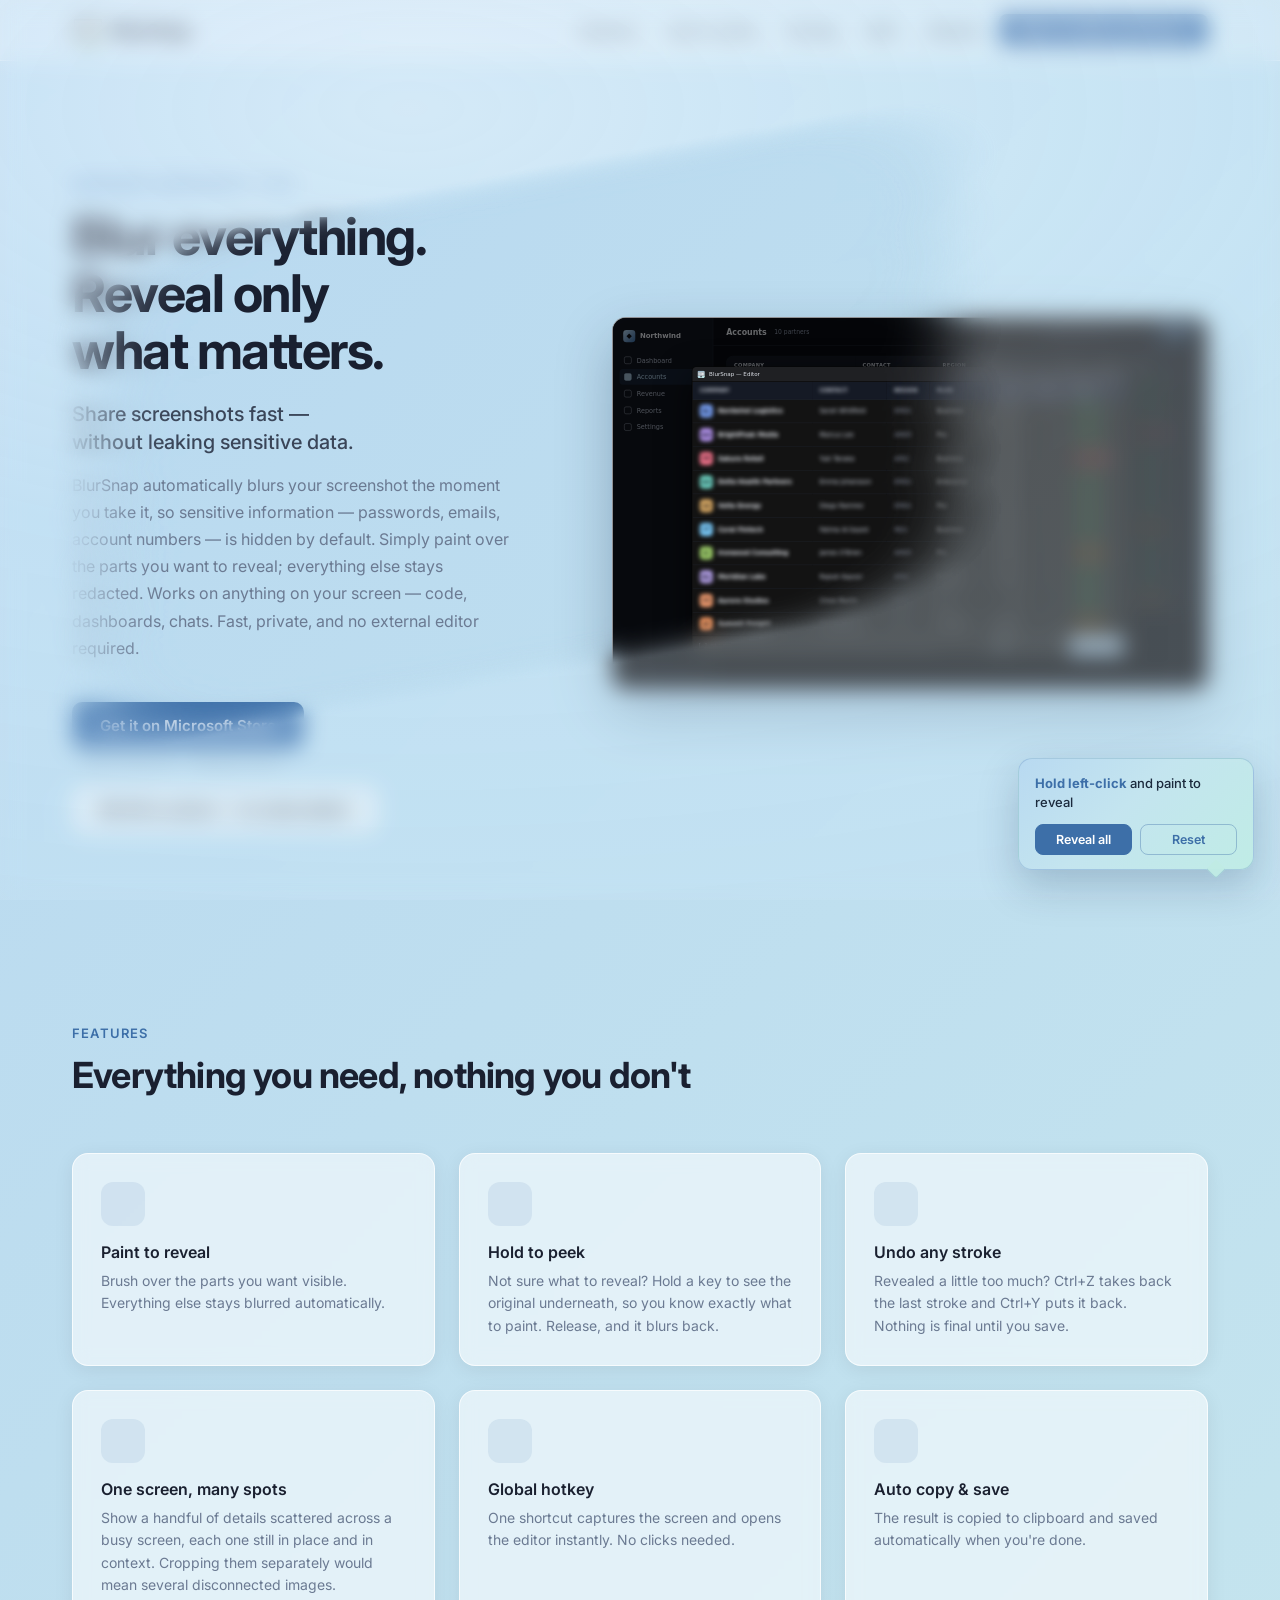
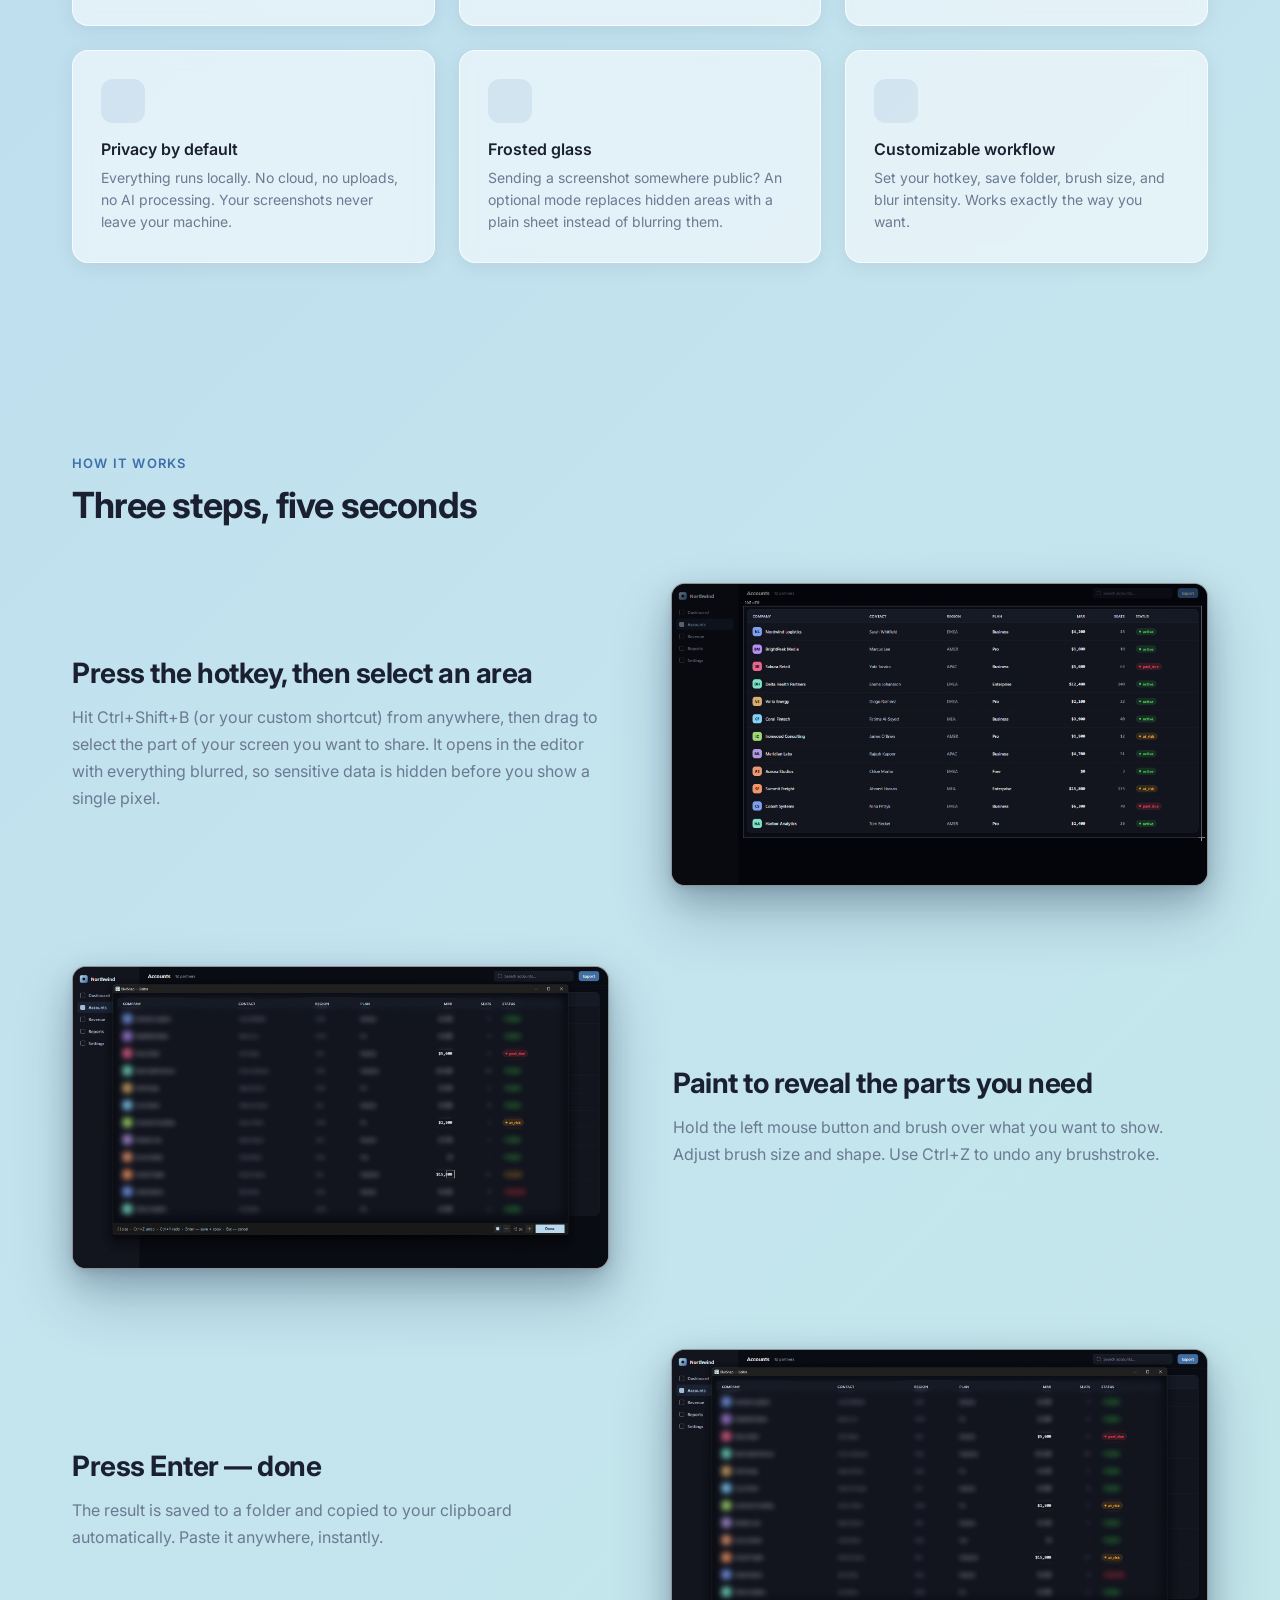
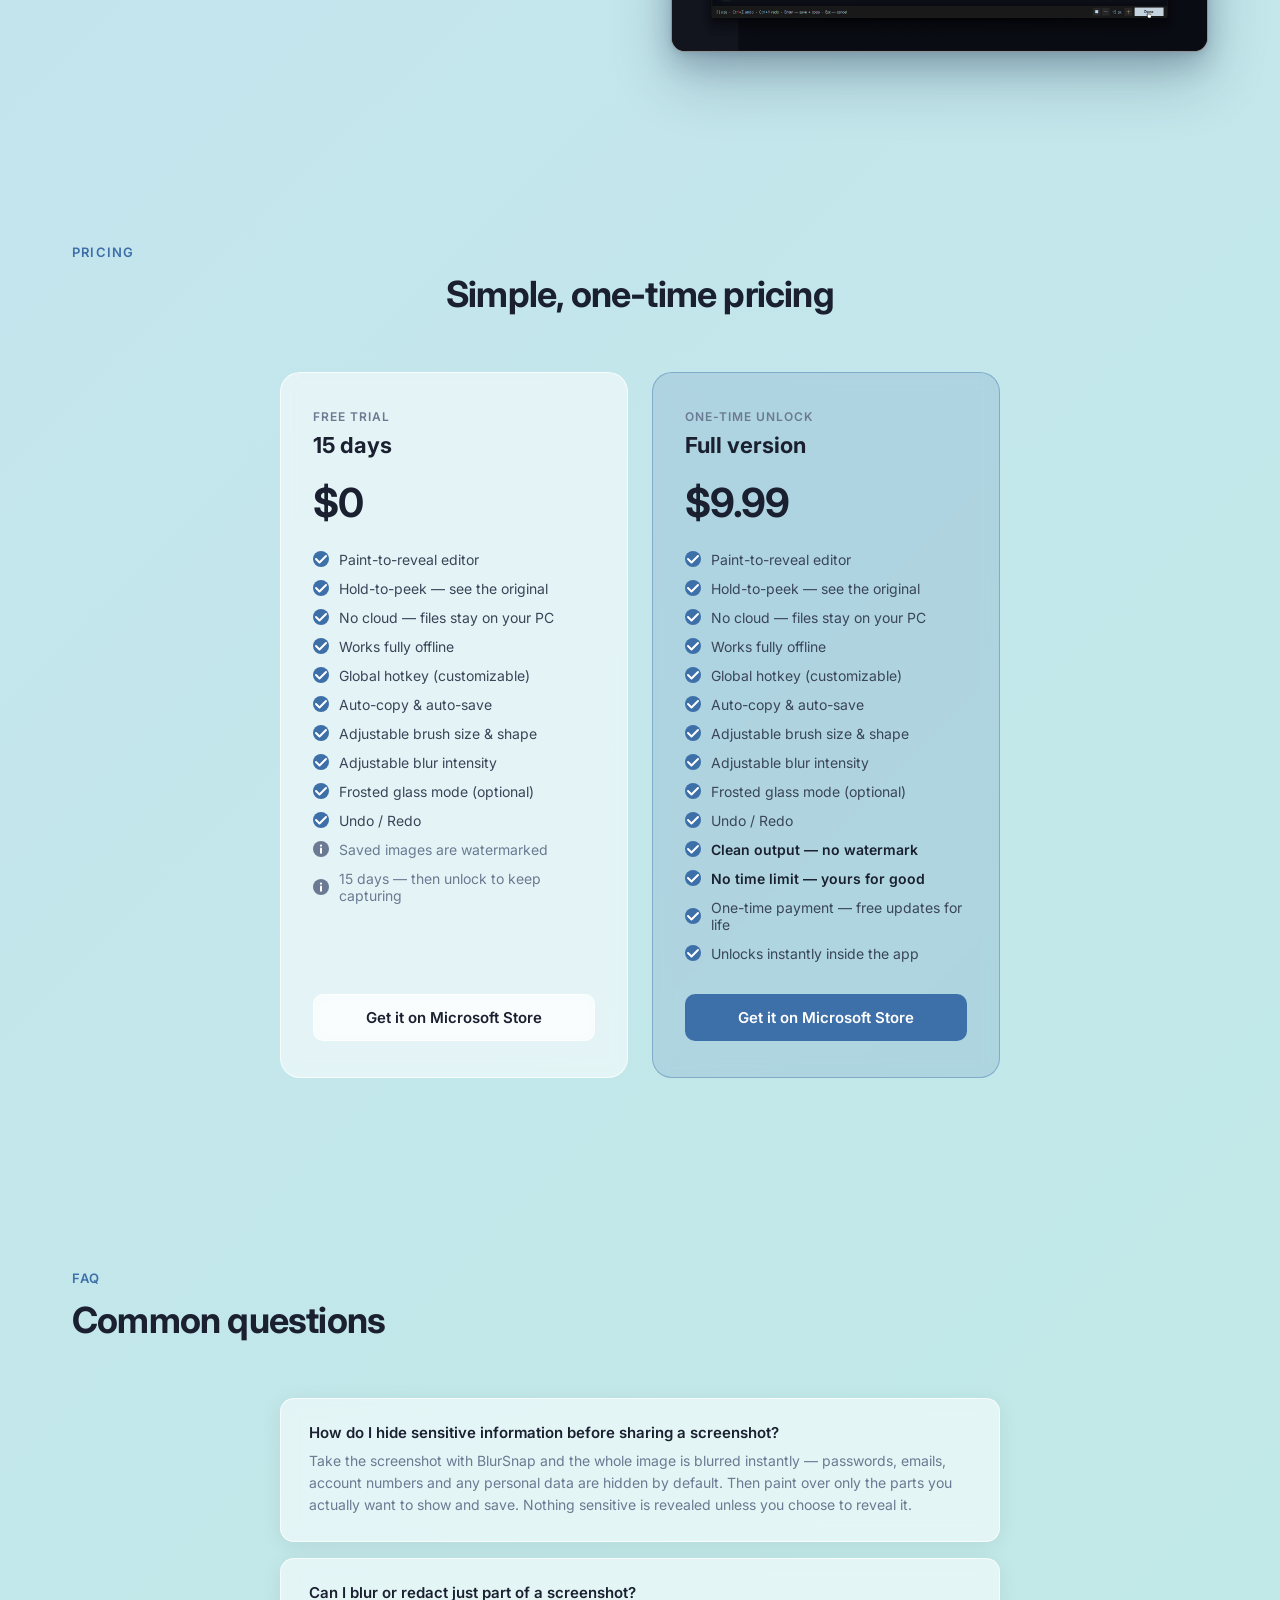
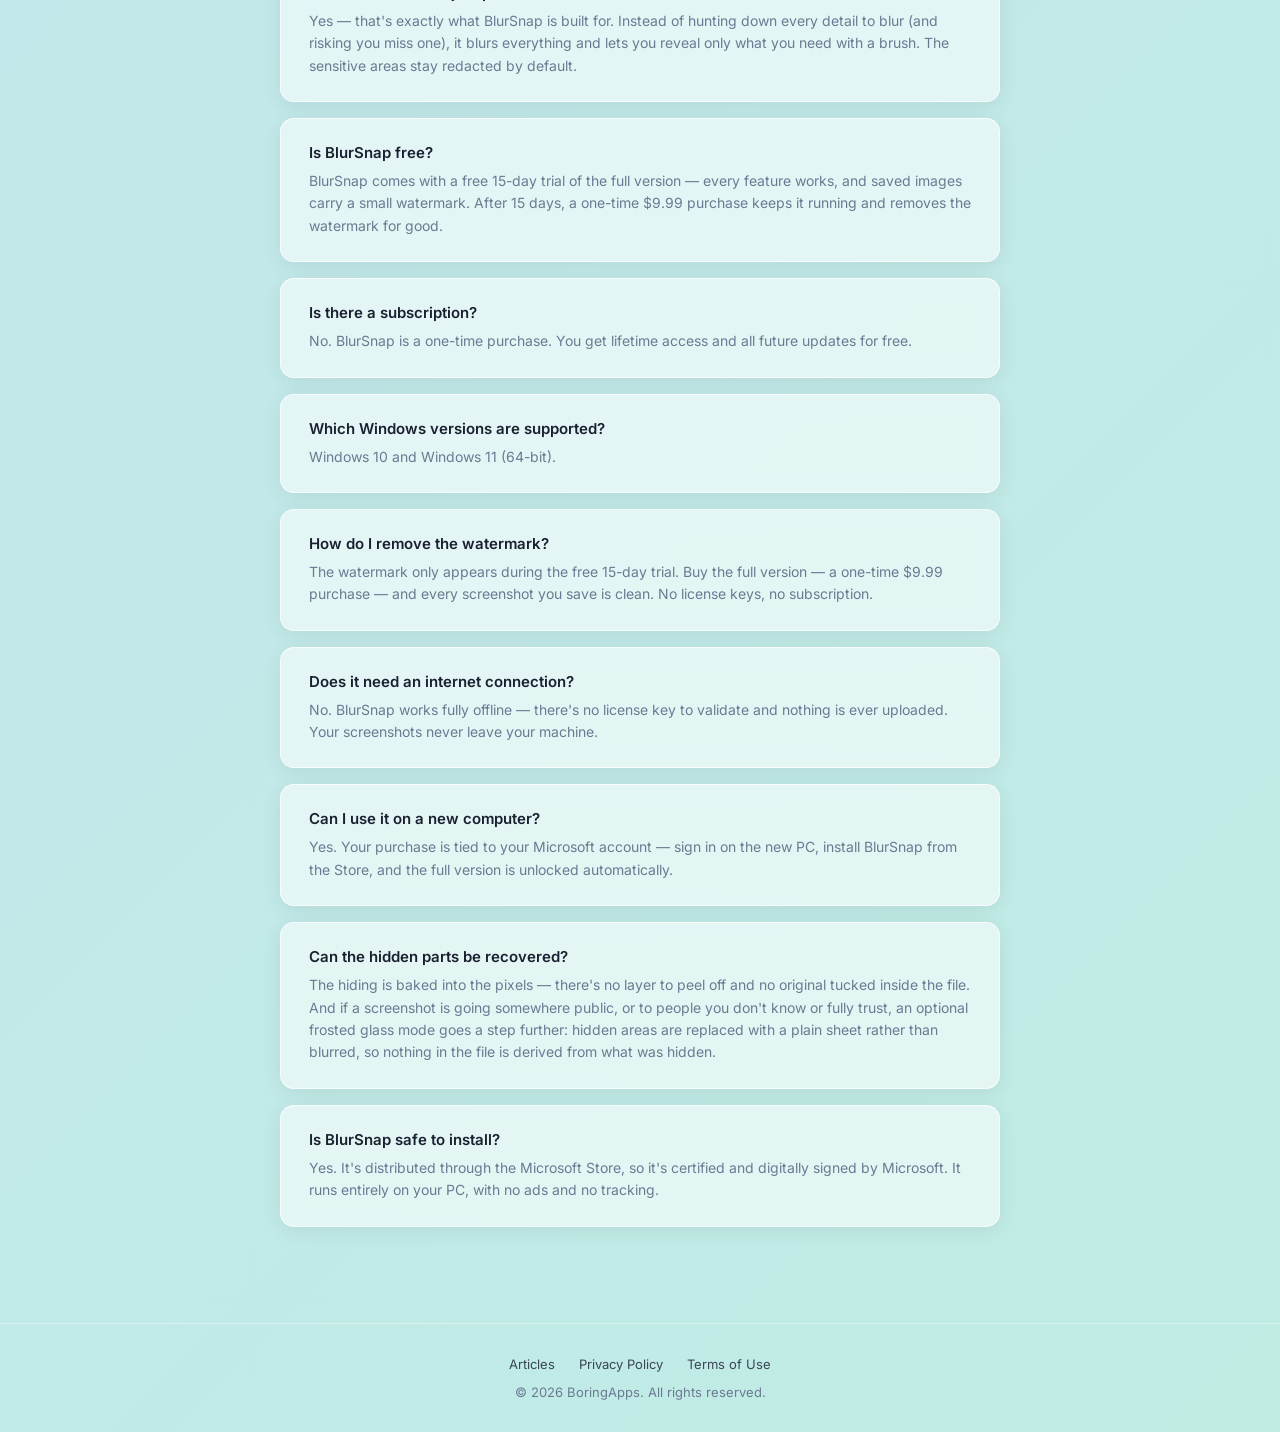
==== commit a20a9811: "Add files via upload" ====
--- a/index.html
+++ b/index.html
@@ -123,6 +123,42 @@
 
     nav a:hover { color: var(--text-pri); }
 
+    .nav-links {
+      display: flex;
+      align-items: center;
+      gap: 8px;
+    }
+
+    /* Burger — hidden until the links stop fitting; see the 860px block. */
+    .nav-toggle {
+      display: none;
+      flex-direction: column;
+      align-items: center;
+      justify-content: center;
+      gap: 5px;
+      width: 40px;
+      height: 40px;
+      padding: 0;
+      border: none;
+      border-radius: 8px;
+      background: transparent;
+      cursor: pointer;
+    }
+
+    .nav-toggle span {
+      display: block;
+      width: 20px;
+      height: 2px;
+      border-radius: 2px;
+      background: var(--text-pri);
+      transition: transform 0.2s, opacity 0.15s;
+    }
+
+    /* Bars fold into an X. The 7px shift is the 5px gap plus the 2px bar. */
+    header.nav-open .nav-toggle span:nth-child(1) { transform: translateY(7px) rotate(45deg); }
+    header.nav-open .nav-toggle span:nth-child(2) { opacity: 0; }
+    header.nav-open .nav-toggle span:nth-child(3) { transform: translateY(-7px) rotate(-45deg); }
+
     .btn-buy-sm {
       font-size: 14px;
       font-weight: 600;
@@ -137,6 +173,9 @@
     }
 
     .btn-buy-sm:hover { background: var(--accent-hov); }
+
+    /* Full wording by default; the phone block swaps in the short one. */
+    .cta-brief { display: none; }
 
     /* ── Layout container — single source of truth for content width ── */
     main {
@@ -715,15 +754,64 @@
       .alt-block.reverse { flex-direction: column; gap: 28px; }
     }
 
+    /* ── Responsive: burger nav ──────────────────────
+       Five text links plus the CTA stop fitting beside the logo well above the
+       phone breakpoint, so the burger takes over here rather than at 600px. */
+    @media (max-width: 860px) {
+      .nav-toggle { display: flex; }
+
+      .nav-links {
+        position: absolute;
+        top: 100%;
+        left: 0;
+        right: 0;
+        flex-direction: column;
+        align-items: stretch;
+        gap: 0;
+        padding: 6px 32px 12px;
+        /* Near-opaque, and no backdrop-filter: at the header's own 0.92 the page
+           text underneath still ghosts through the menu (measured ~6% contrast
+           in the gaps between links, vs ~2% here). Behind a background this
+           solid a blur would have nothing left to show, so it is omitted. */
+        background: rgba(255,255,255,0.97);
+        border-bottom: 1px solid rgba(255,255,255,0.5);
+        box-shadow: 0 12px 24px rgba(26,32,48,0.10);
+        /* Closed with visibility, not display, so the panel can animate — and so
+           the links drop out of the tab order while it is shut. */
+        opacity: 0;
+        visibility: hidden;
+        transform: translateY(-8px);
+        pointer-events: none;
+        transition: opacity 0.18s, transform 0.18s, visibility 0.18s;
+      }
+
+      header.nav-open .nav-links {
+        opacity: 1;
+        visibility: visible;
+        transform: translateY(0);
+        pointer-events: auto;
+      }
+
+      .nav-links a:not(.btn-buy-sm) { padding: 14px 4px; font-size: 15px; }
+      .nav-links a + a { border-top: 1px solid rgba(26,32,48,0.08); }
+    }
+
+    @media (prefers-reduced-motion: reduce) {
+      .nav-links, .nav-toggle span { transition: none; }
+    }
+
     /* ── Responsive: phone ───────────────────────────── */
     @media (max-width: 600px) {
       main { padding: 0 18px; }
       section { padding: 56px 0; }
 
       .header-inner { padding: 0 18px; }
-      nav { gap: 14px; }
-      /* Keep only the CTA on phones — sections are reachable by scrolling */
-      nav a:not(.btn-buy-sm) { display: none; }
+      nav { gap: 6px; }
+      /* Panel gutters follow the header's own padding. */
+      .nav-links { padding: 6px 18px 12px; }
+      /* The full label plus the burger runs past the edge on a 360px phone. */
+      .cta-full { display: none; }
+      .cta-brief { display: inline; }
       .btn-buy-sm { padding: 8px 16px; }
 
       #hero { padding: 40px 0 52px; }
@@ -853,13 +941,19 @@
         <img src="icon-64.png" alt="" width="32" height="32" style="border-radius:7px;vertical-align:middle;margin-right:9px;box-shadow:0 2px 8px rgba(0,0,0,0.15);"><span style="position:relative;top:2px;">BlurSnap</span>
       </a>
       <nav>
-        <a href="#features">Features</a>
-        <a href="#how-it-works">How it works</a>
-        <a href="#pricing">Pricing</a>
-        <a href="#faq">FAQ</a>
-        <a href="articles.html">Articles</a>
+        <div class="nav-links" id="navLinks">
+          <a href="#features">Features</a>
+          <a href="#how-it-works">How it works</a>
+          <a href="#pricing">Pricing</a>
+          <a href="#faq">FAQ</a>
+          <a href="articles.html">Articles</a>
+        </div>
         <!-- TODO: replace with the real Microsoft Store listing URL once the app is reserved in Partner Center -->
-        <a href="https://apps.microsoft.com/detail/9NWTN48SG6K3" class="btn-buy-sm">Get it on Microsoft Store</a>
+        <a href="https://apps.microsoft.com/detail/9NWTN48SG6K3" class="btn-buy-sm"><span class="cta-full">Get it on Microsoft Store</span><span class="cta-brief">Get it</span></a>
+        <button type="button" class="nav-toggle" id="navToggle"
+                aria-label="Menu" aria-expanded="false" aria-controls="navLinks">
+          <span></span><span></span><span></span>
+        </button>
       </nav>
     </div>
   </header>
@@ -1349,6 +1443,44 @@
       window.addEventListener('resize', resize);
       resize();
     })();
+
+    // Burger menu. The panel is CSS-driven; this only owns the open flag,
+    // and mirrors it onto aria-expanded for screen readers.
+    (function () {
+      var header = document.querySelector('header');
+      var toggle = document.getElementById('navToggle');
+      var links = document.getElementById('navLinks');
+      if (!header || !toggle || !links) return;
+
+      function setOpen(open) {
+        header.classList.toggle('nav-open', open);
+        toggle.setAttribute('aria-expanded', open ? 'true' : 'false');
+      }
+
+      toggle.addEventListener('click', function (e) {
+        e.stopPropagation();
+        setOpen(!header.classList.contains('nav-open'));
+      });
+
+      // Jumping to an anchor leaves the panel covering what you jumped to.
+      links.addEventListener('click', function (e) {
+        if (e.target.closest('a')) setOpen(false);
+      });
+
+      document.addEventListener('click', function (e) {
+        if (!header.contains(e.target)) setOpen(false);
+      });
+
+      document.addEventListener('keydown', function (e) {
+        if (e.key === 'Escape') setOpen(false);
+      });
+
+      // Rotating to landscape can cross the breakpoint while the panel is open,
+      // which would otherwise leave the desktop row stuck in its open styling.
+      window.addEventListener('resize', function () {
+        if (window.innerWidth > 860) setOpen(false);
+      });
+    })();
   </script>
 
   <!-- Cloudflare Web Analytics — page views, visits and referrers; no cookies, so no
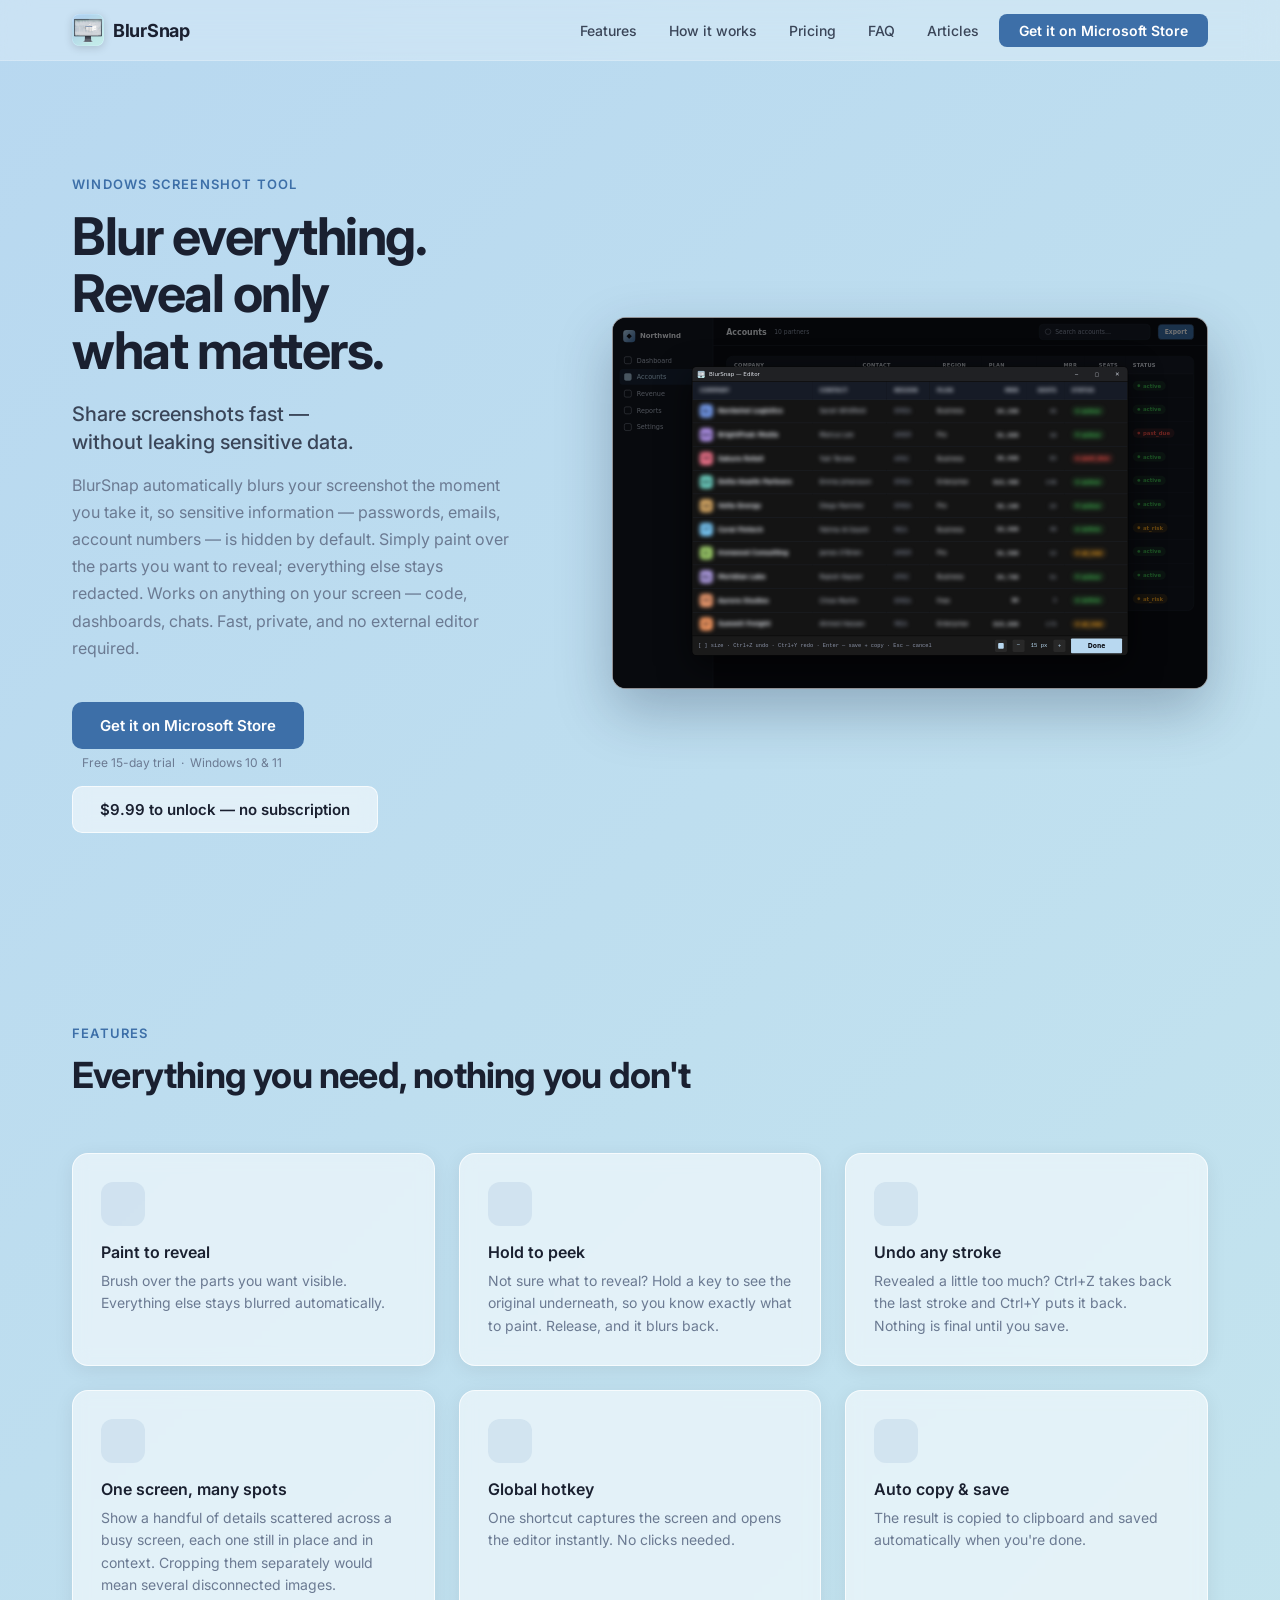
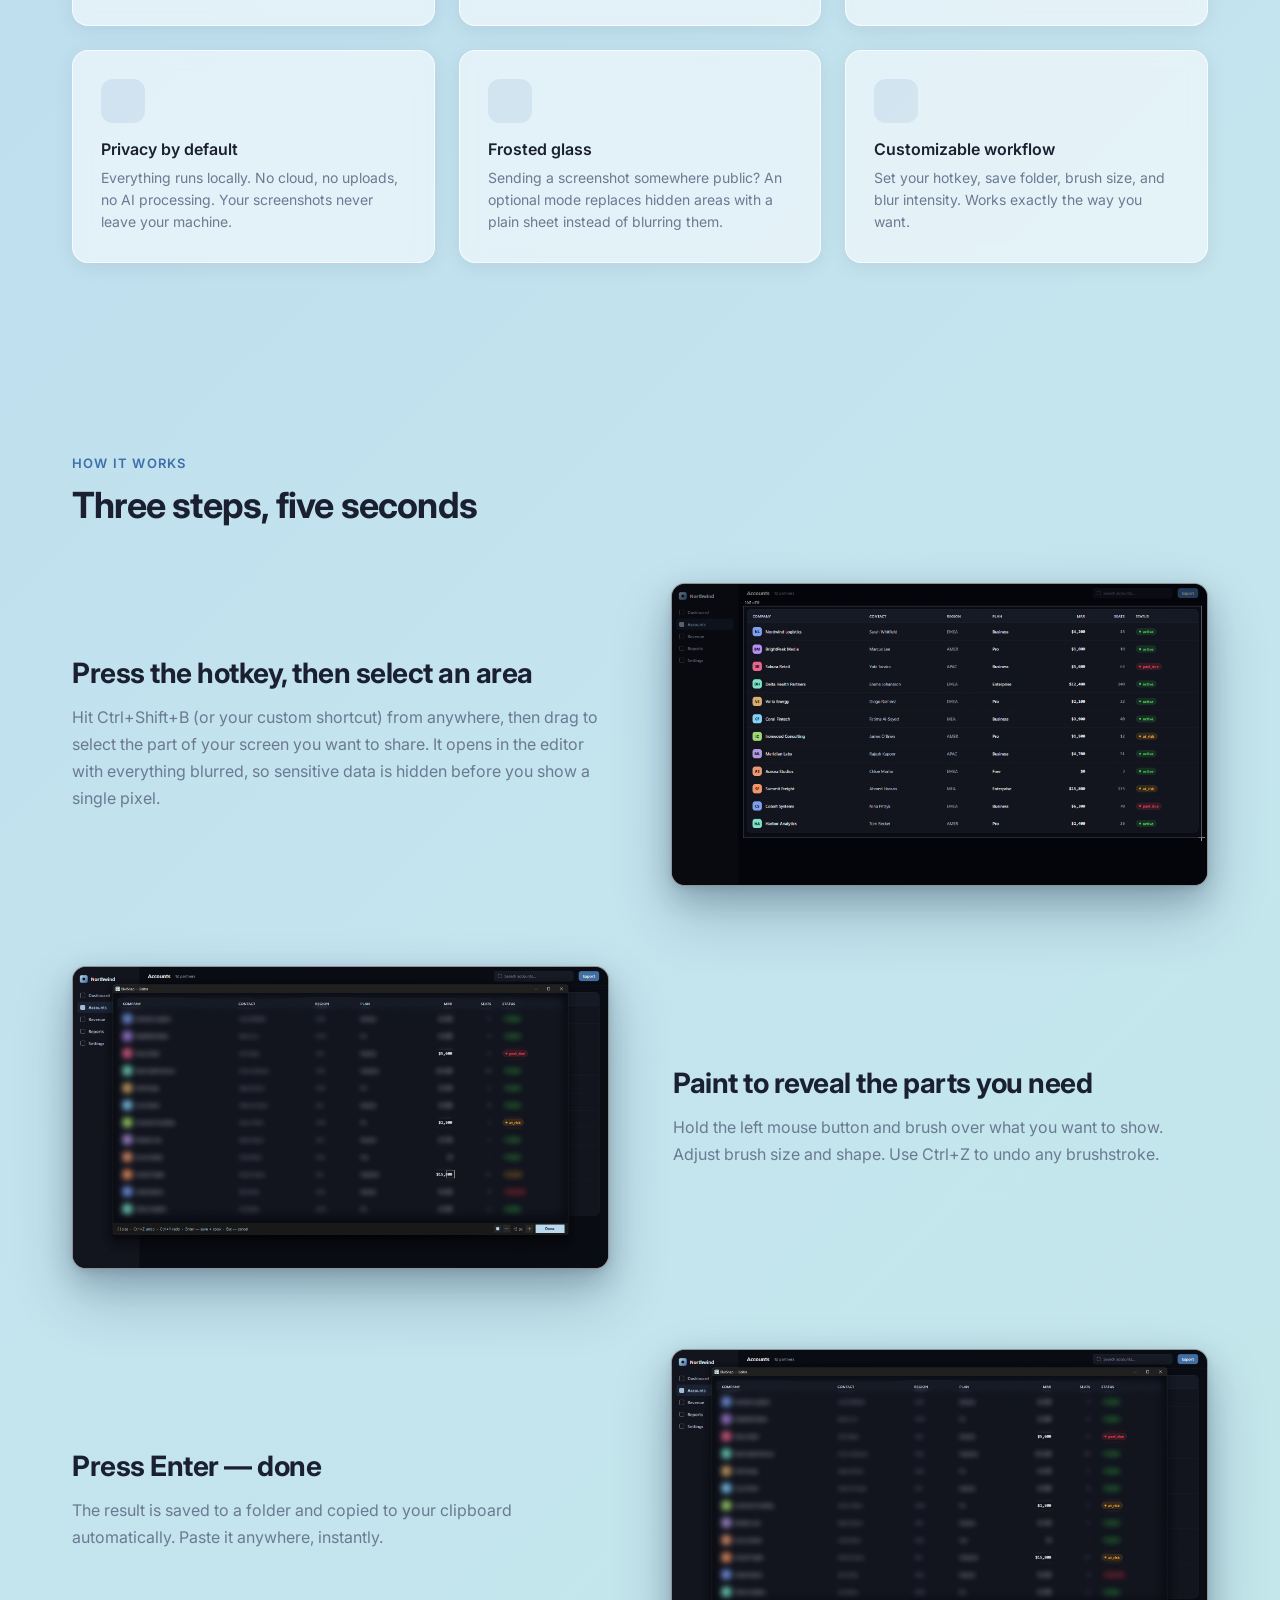
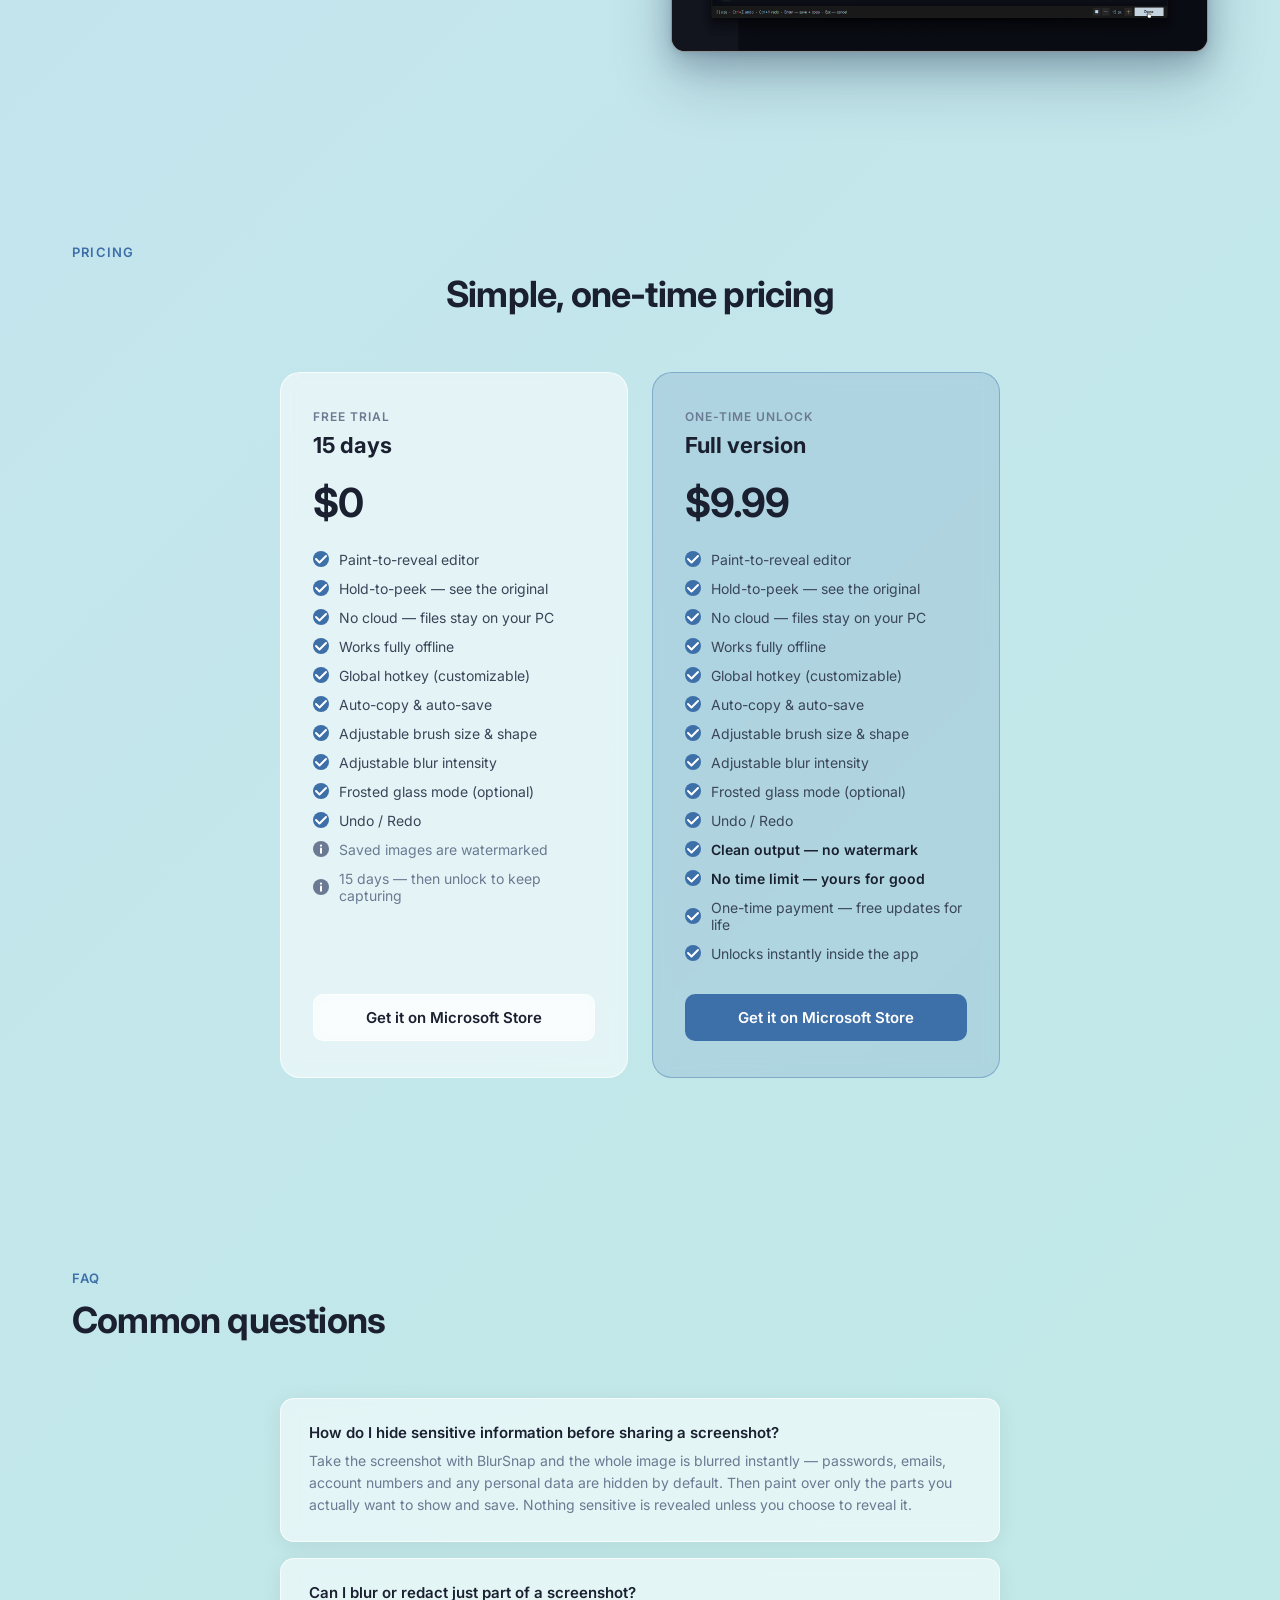
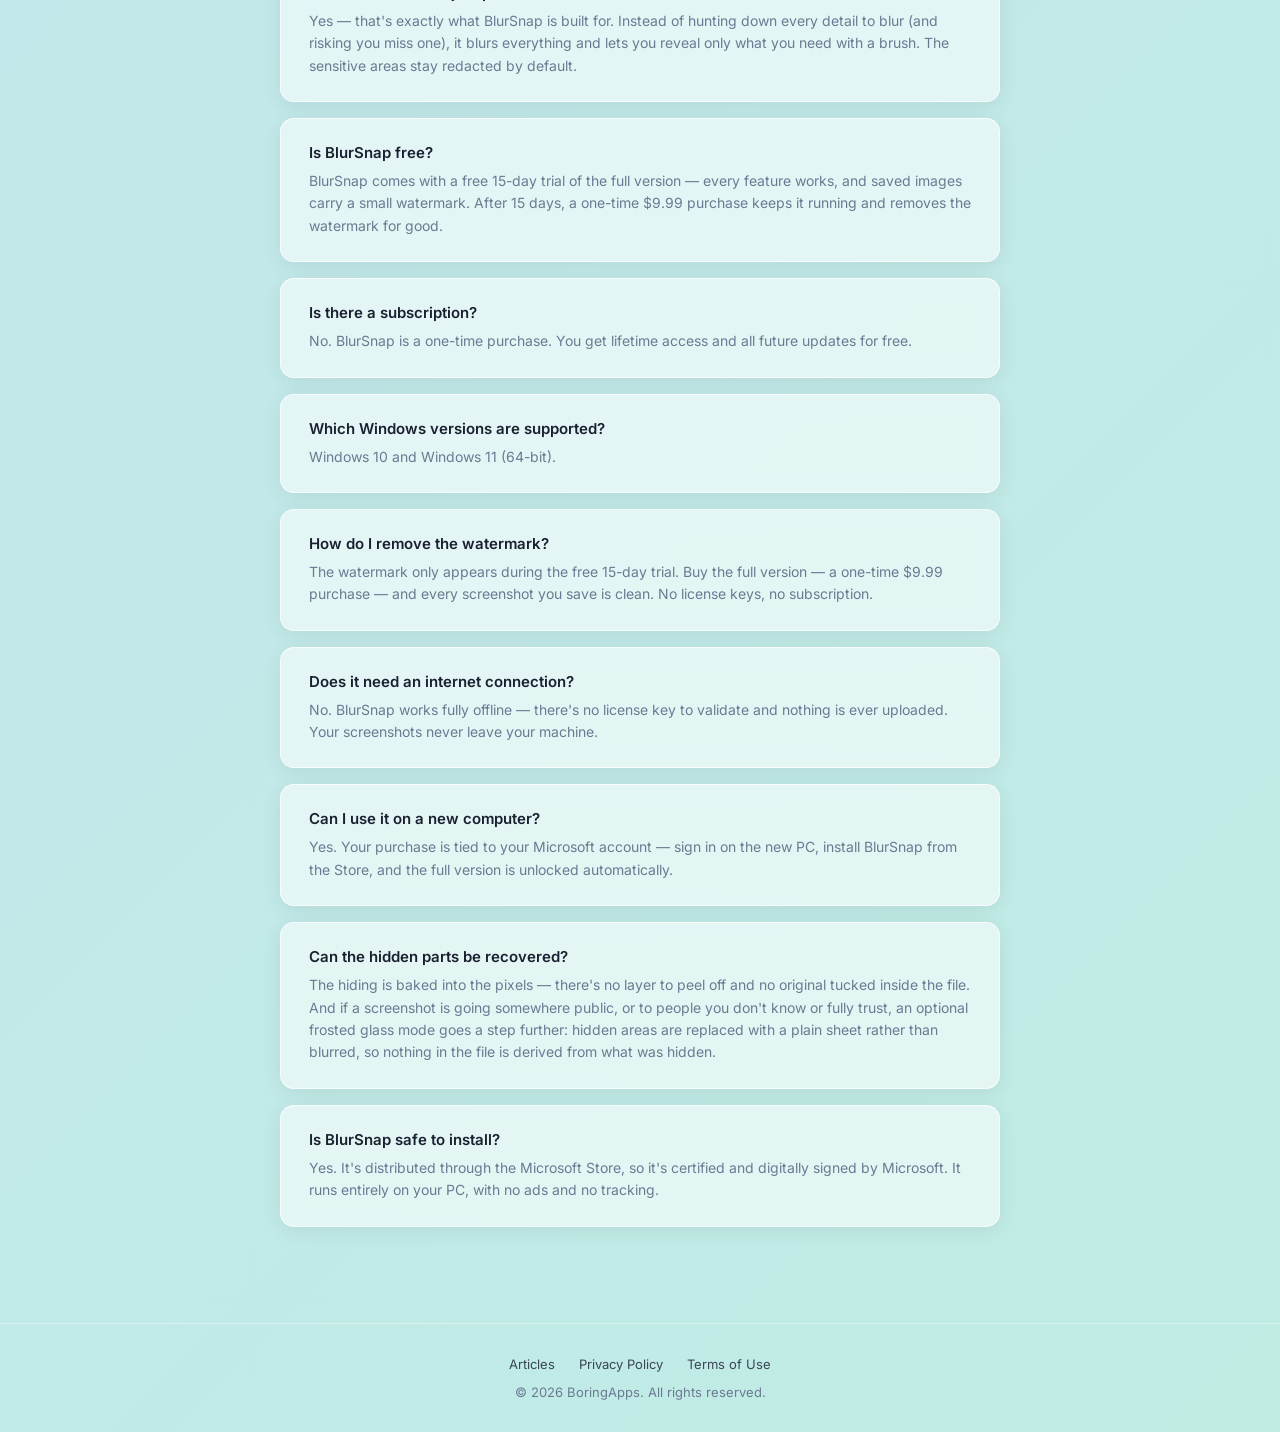
==== commit 8e771122: "Add files via upload" ====
--- a/index.html
+++ b/index.html
@@ -1,1493 +1,1513 @@
-<!DOCTYPE html>
-<html lang="en">
-<head>
-  <meta charset="UTF-8">
-  <meta name="viewport" content="width=device-width, initial-scale=1.0">
-  <title>BlurSnap — Blur everything, reveal only what matters</title>
-  <meta name="description" content="Blur your whole screenshot, then paint to reveal only what you want to share. Hide passwords and private data before sending. Windows 10 &amp; 11. Free trial.">
-  <meta name="keywords" content="blur screenshot, redact screenshot, hide sensitive data in screenshot, censor screenshot, screenshot privacy tool, hide passwords in screenshot, blur tool Windows, screenshot editor">
-  <meta name="author" content="BoringApps">
-  <meta name="robots" content="index, follow">
-  <meta name="theme-color" content="#B8D8F0">
-  <link rel="canonical" href="https://blursnap.app/">
-  <link rel="icon" href="favicon.ico" sizes="16x16 32x32 48x48">
-  <link rel="icon" type="image/png" href="icon-64.png" sizes="64x64">
-  <link rel="apple-touch-icon" href="icon-180.png">
-
-  <!-- Open Graph / social preview -->
-  <meta property="og:type" content="website">
-  <meta property="og:site_name" content="BlurSnap">
-  <!-- Em dashes are written as &#8212; entities on purpose: some OG parsers
-       (Bing's among them) ignore the declared charset and mangle raw UTF-8,
-       which would show garbled text in shared-link previews. -->
-  <meta property="og:title" content="BlurSnap &#8212; Blur everything. Reveal only what matters.">
-  <meta property="og:description" content="Share screenshots fast &#8212; without leaking sensitive data. BlurSnap blurs everything the moment you capture; paint over just what you want to show.">
-  <meta property="og:url" content="https://blursnap.app/">
-  <meta property="og:image" content="https://blursnap.app/og-image.png">
-  <meta property="og:image:width" content="1200">
-  <meta property="og:image:height" content="630">
-  <meta property="og:image:alt" content="BlurSnap editor with a blurred spreadsheet &#8212; only the important cells revealed.">
-  <meta name="twitter:card" content="summary_large_image">
-  <meta name="twitter:title" content="BlurSnap &#8212; Blur everything. Reveal only what matters.">
-  <meta name="twitter:description" content="Share screenshots fast &#8212; without leaking sensitive data. A fast, private Windows screenshot tool.">
-  <meta name="twitter:image" content="https://blursnap.app/og-image.png">
-  <link rel="preconnect" href="https://fonts.googleapis.com">
-  <link rel="preconnect" href="https://fonts.gstatic.com" crossorigin>
-  <link href="https://fonts.googleapis.com/css2?family=Inter:wght@400;500;600;700&display=swap" rel="stylesheet">
-  <style>
-    *, *::before, *::after { box-sizing: border-box; margin: 0; padding: 0; }
-
-    :root {
-      --bg-grad-start: #B8D8F0;
-      --bg-grad-end:   #C0ECE4;
-      --text-pri:  #1a2030;
-      --text-sec:  #3a4558;
-      --text-dim:  #6b7a92;
-      --accent:    #3d6fa8;
-      --accent-hov:#2f5a8a;
-      --card-bg:   rgba(255,255,255,0.55);
-      --card-border: rgba(255,255,255,0.7);
-      --header-bg: rgba(255,255,255,0.25);
-    }
-
-    html { scroll-padding-top: 76px; }
-
-    body {
-      font-family: 'Inter', system-ui, sans-serif;
-      color: var(--text-pri);
-      background: linear-gradient(135deg, var(--bg-grad-start) 0%, #C4E4EE 40%, var(--bg-grad-end) 100%);
-      min-height: 100vh;
-    }
-
-    /* ── Scrollbar (brand) ──────────────────────────── */
-    html { scrollbar-width: thin; scrollbar-color: var(--accent) rgba(255,255,255,0.35); }
-    ::-webkit-scrollbar { width: 12px; height: 12px; }
-    ::-webkit-scrollbar-track { background: rgba(255,255,255,0.35); }
-    ::-webkit-scrollbar-thumb {
-      background: linear-gradient(var(--accent), var(--accent-hov));
-      border-radius: 10px;
-      border: 3px solid transparent;
-      background-clip: padding-box;
-    }
-    ::-webkit-scrollbar-thumb:hover {
-      background: linear-gradient(var(--accent-hov), var(--accent-hov));
-      background-clip: padding-box;
-      border: 3px solid transparent;
-    }
-
-    /* ── Header ─────────────────────────────────────── */
-    header {
-      position: sticky;
-      top: 0;
-      z-index: 100;
-      backdrop-filter: blur(16px);
-      -webkit-backdrop-filter: blur(16px);
-      background: var(--header-bg);
-      border-bottom: 1px solid rgba(255,255,255,0.4);
-    }
-
-    .header-inner {
-      max-width: 1200px;
-      margin: 0 auto;
-      padding: 0 32px;
-      height: 60px;
-      display: flex;
-      align-items: center;
-      justify-content: space-between;
-    }
-
-    .logo {
-      font-size: 18px;
-      font-weight: 700;
-      color: var(--text-pri);
-      text-decoration: none;
-      letter-spacing: -0.3px;
-    }
-
-    nav {
-      display: flex;
-      align-items: center;
-      gap: 8px;
-    }
-
-    nav a {
-      font-size: 14px;
-      font-weight: 500;
-      color: var(--text-sec);
-      text-decoration: none;
-      transition: color 0.15s;
-    }
-
-    /* Bigger click target for the small text links — padding gives an invisible hit halo. */
-    nav a:not(.btn-buy-sm) { padding: 10px 12px; }
-
-    nav a:hover { color: var(--text-pri); }
-
-    .nav-links {
-      display: flex;
-      align-items: center;
-      gap: 8px;
-    }
-
-    /* Burger — hidden until the links stop fitting; see the 860px block. */
-    .nav-toggle {
-      display: none;
-      flex-direction: column;
-      align-items: center;
-      justify-content: center;
-      gap: 5px;
-      width: 40px;
-      height: 40px;
-      padding: 0;
-      border: none;
-      border-radius: 8px;
-      background: transparent;
-      cursor: pointer;
-    }
-
-    .nav-toggle span {
-      display: block;
-      width: 20px;
-      height: 2px;
-      border-radius: 2px;
-      background: var(--text-pri);
-      transition: transform 0.2s, opacity 0.15s;
-    }
-
-    /* Bars fold into an X. The 7px shift is the 5px gap plus the 2px bar. */
-    header.nav-open .nav-toggle span:nth-child(1) { transform: translateY(7px) rotate(45deg); }
-    header.nav-open .nav-toggle span:nth-child(2) { opacity: 0; }
-    header.nav-open .nav-toggle span:nth-child(3) { transform: translateY(-7px) rotate(-45deg); }
-
-    .btn-buy-sm {
-      font-size: 14px;
-      font-weight: 600;
-      color: #fff;
-      background: var(--accent);
-      border: none;
-      border-radius: 8px;
-      padding: 8px 20px;
-      cursor: pointer;
-      text-decoration: none;
-      transition: background 0.15s;
-    }
-
-    .btn-buy-sm:hover { background: var(--accent-hov); }
-
-    /* Full wording by default; the phone block swaps in the short one. */
-    .cta-brief { display: none; }
-
-    /* ── Layout container — single source of truth for content width ── */
-    main {
-      max-width: 1200px;
-      margin: 0 auto;
-      padding: 0 32px;
-    }
-
-    /* ── Sections ────────────────────────────────────── */
-    section {
-      padding: 96px 0;
-    }
-
-    /* ── Hero ────────────────────────────────────────── */
-    #hero {
-      display: flex;
-      align-items: center;
-      gap: 64px;
-      padding: 112px 0 96px;
-    }
-
-    .hero-text { flex: 1; }
-
-    .hero-label {
-      display: inline-block;
-      font-size: 13px;
-      font-weight: 600;
-      letter-spacing: 1.2px;
-      text-transform: uppercase;
-      color: var(--accent);
-      margin-bottom: 16px;
-    }
-
-    .hero-title {
-      font-size: 52px;
-      font-weight: 700;
-      line-height: 1.1;
-      letter-spacing: -1.5px;
-      color: var(--text-pri);
-      margin-bottom: 20px;
-    }
-
-    .hero-title .ht-line { display: block; }
-    .hero-title .ht-balance { text-wrap: balance; }
-
-    .hero-subtitle {
-      font-size: 20px;
-      font-weight: 500;
-      color: var(--text-sec);
-      margin-bottom: 16px;
-      line-height: 1.4;
-      text-wrap: balance;
-    }
-
-    .hero-desc {
-      font-size: 16px;
-      color: var(--text-dim);
-      line-height: 1.7;
-      margin-bottom: 40px;
-      max-width: 440px;
-    }
-
-    .hero-buttons {
-      display: flex;
-      gap: 16px;
-      flex-wrap: wrap;
-      align-items: flex-start;
-    }
-
-    .hero-dl-wrap {
-      display: flex;
-      flex-direction: column;
-      align-items: flex-start;
-      gap: 6px;
-    }
-
-    .btn-meta {
-      font-size: 12px;
-      font-weight: 400;
-      color: var(--text-dim);
-      padding-left: 10px;
-    }
-
-    .btn-primary {
-      font-size: 15px;
-      font-weight: 600;
-      color: #fff;
-      background: var(--accent);
-      border: none;
-      border-radius: 10px;
-      padding: 14px 28px;
-      cursor: pointer;
-      text-decoration: none;
-      transition: background 0.15s, transform 0.1s;
-    }
-
-    .btn-primary:hover { background: var(--accent-hov); transform: translateY(-1px); }
-
-    .btn-secondary {
-      font-size: 15px;
-      font-weight: 600;
-      color: var(--text-pri);
-      background: var(--card-bg);
-      border: 1px solid var(--card-border);
-      border-radius: 10px;
-      padding: 13px 27px;
-      cursor: pointer;
-      text-decoration: none;
-      backdrop-filter: blur(8px);
-      transition: background 0.15s, transform 0.1s;
-    }
-
-    .btn-secondary:hover { background: rgba(255,255,255,0.7); transform: translateY(-1px); }
-
-    .hero-media {
-      flex: 1.25;
-      display: flex;
-      justify-content: center;
-    }
-
-    .demo-frame {
-      width: 100%;
-      max-width: 680px;
-      aspect-ratio: 1280 / 800;
-      border-radius: 14px;
-      overflow: hidden;
-      position: relative;
-      background: #0b0e14;
-      border: 1px solid rgba(255,255,255,0.55);
-      box-shadow: 0 22px 55px rgba(20, 40, 70, 0.28);
-    }
-
-    .demo-frame iframe {
-      position: absolute;
-      top: 0;
-      left: 0;
-      width: 1280px;
-      height: 800px;
-      border: 0;
-      transform-origin: top left;
-      /* non-interactive auto-playing demo: let the mouse pass through so the
-         real cursor stays visible instead of hitting the iframe's cursor:none */
-      pointer-events: none;
-    }
-
-    /* ── Features ────────────────────────────────────── */
-    .section-label {
-      font-size: 13px;
-      font-weight: 600;
-      letter-spacing: 1.2px;
-      text-transform: uppercase;
-      color: var(--accent);
-      margin-bottom: 12px;
-    }
-
-    .section-title {
-      font-size: 36px;
-      font-weight: 700;
-      letter-spacing: -0.8px;
-      color: var(--text-pri);
-      margin-bottom: 56px;
-    }
-
-    .features-grid {
-      display: grid;
-      grid-template-columns: repeat(3, 1fr);
-      gap: 24px;
-    }
-
-    .feature-card {
-      background: var(--card-bg);
-      border: 1px solid var(--card-border);
-      border-radius: 16px;
-      padding: 28px;
-      backdrop-filter: blur(8px);
-      box-shadow: 0 4px 20px rgba(0, 0, 0, 0.07);
-    }
-
-    .feature-icon {
-      width: 44px;
-      height: 44px;
-      display: flex;
-      align-items: center;
-      justify-content: center;
-      background: rgba(61, 111, 168, 0.1);
-      border-radius: 12px;
-      margin-bottom: 16px;
-      color: var(--accent);
-    }
-
-    .feature-icon svg {
-      width: 22px;
-      height: 22px;
-      stroke: var(--accent);
-    }
-
-    .feature-title {
-      font-size: 16px;
-      font-weight: 600;
-      color: var(--text-pri);
-      margin-bottom: 8px;
-    }
-
-    .feature-desc {
-      font-size: 14px;
-      color: var(--text-dim);
-      line-height: 1.6;
-    }
-
-    /* ── Alternating blocks ──────────────────────────── */
-    .alt-blocks { display: flex; flex-direction: column; gap: 80px; }
-
-    .alt-block {
-      display: flex;
-      align-items: center;
-      gap: 64px;
-    }
-
-    .alt-block.reverse { flex-direction: row-reverse; }
-
-    .alt-block-text { flex: 1; }
-
-    .alt-block-text h3 {
-      font-size: 28px;
-      font-weight: 700;
-      letter-spacing: -0.5px;
-      color: var(--text-pri);
-      margin-bottom: 14px;
-    }
-
-    .alt-block-text p {
-      font-size: 16px;
-      color: var(--text-dim);
-      line-height: 1.7;
-    }
-
-    .alt-block-media {
-      flex: 1;
-      border-radius: 14px;
-      overflow: hidden;
-      background: #0b0e14;
-      border: 1px solid rgba(255,255,255,0.55);
-      box-shadow: 0 2px 6px rgba(20, 40, 70, 0.10), 0 12px 28px rgba(20, 40, 70, 0.20), 0 28px 60px rgba(20, 40, 70, 0.24);
-      line-height: 0;
-    }
-
-    .alt-block-media img {
-      width: 100%;
-      height: auto;
-      display: block;
-      cursor: zoom-in;
-    }
-
-    /* ── Lightbox ────────────────────────────────────── */
-    .lightbox {
-      position: fixed;
-      inset: 0;
-      z-index: 1000;
-      display: flex;
-      align-items: center;
-      justify-content: center;
-      padding: 40px;
-      background: rgba(12, 20, 34, 0.72);
-      backdrop-filter: blur(8px);
-      -webkit-backdrop-filter: blur(8px);
-      cursor: zoom-out;
-      opacity: 0;
-      visibility: hidden;
-      pointer-events: none;
-      transition: opacity 0.32s ease, visibility 0s linear 0.32s;
-    }
-
-    .lightbox.open {
-      opacity: 1;
-      visibility: visible;
-      pointer-events: auto;
-      transition: opacity 0.32s ease, visibility 0s linear 0s;
-    }
-
-    .lightbox img {
-      max-width: min(1280px, 94vw);
-      max-height: 90vh;
-      width: auto;
-      height: auto;
-      border-radius: 12px;
-      border: 1px solid rgba(255,255,255,0.5);
-      box-shadow: 0 30px 80px rgba(0, 0, 0, 0.5);
-      transform: scale(0.94);
-      transition: transform 0.32s cubic-bezier(0.22, 1, 0.36, 1);
-    }
-
-    .lightbox.open img { transform: scale(1); }
-
-    @media (prefers-reduced-motion: reduce) {
-      .lightbox, .lightbox img { transition: none; }
-    }
-
-    .lightbox-close {
-      position: absolute;
-      top: 22px;
-      right: 28px;
-      width: 40px;
-      height: 40px;
-      border-radius: 50%;
-      border: none;
-      background: rgba(255,255,255,0.85);
-      color: #1a2030;
-      font-size: 20px;
-      line-height: 1;
-      cursor: pointer;
-      display: grid;
-      place-items: center;
-    }
-
-    .lightbox-close:hover { background: #fff; }
-
-    /* ── Pricing ─────────────────────────────────────── */
-    .pricing-grid {
-      display: grid;
-      grid-template-columns: repeat(2, 1fr);
-      gap: 24px;
-      max-width: 720px;
-      margin: 0 auto;
-    }
-
-    .pricing-card {
-      background: var(--card-bg);
-      border: 1px solid var(--card-border);
-      border-radius: 20px;
-      padding: 36px 32px;
-      backdrop-filter: blur(8px);
-      /* flex column so the CTA pins to the bottom even when the two
-         cards have a different number of feature rows */
-      display: flex;
-      flex-direction: column;
-    }
-
-    .pricing-card.featured {
-      background: rgba(61,111,168,0.15);
-      border-color: rgba(61,111,168,0.4);
-    }
-
-    .pricing-label {
-      font-size: 12px;
-      font-weight: 600;
-      letter-spacing: 1px;
-      text-transform: uppercase;
-      color: var(--text-dim);
-      margin-bottom: 8px;
-    }
-
-    .pricing-name {
-      font-size: 22px;
-      font-weight: 700;
-      color: var(--text-pri);
-      margin-bottom: 4px;
-    }
-
-    .pricing-price {
-      font-size: 40px;
-      font-weight: 700;
-      color: var(--text-pri);
-      letter-spacing: -1px;
-      margin: 16px 0 24px;
-    }
-
-    .pricing-price span {
-      font-size: 18px;
-      font-weight: 500;
-      color: var(--text-dim);
-    }
-
-    .pricing-features {
-      list-style: none;
-      display: flex;
-      flex-direction: column;
-      gap: 12px;
-      margin-bottom: 32px;
-    }
-
-    .pricing-features li {
-      font-size: 14px;
-      color: var(--text-sec);
-      display: flex;
-      align-items: center;
-      gap: 10px;
-    }
-
-    .pricing-features li::before {
-      content: '';
-      width: 16px;
-      height: 16px;
-      flex-shrink: 0;
-      background: var(--accent);
-      border-radius: 50%;
-      background-image: url("data:image/svg+xml,%3Csvg xmlns='http://www.w3.org/2000/svg' viewBox='0 0 16 16'%3E%3Cpath d='M3 8l3.5 3.5L13 5' stroke='white' stroke-width='2' fill='none' stroke-linecap='round' stroke-linejoin='round'/%3E%3C/svg%3E");
-    }
-
-    .pricing-features li.feature-limit {
-      color: var(--text-dim);
-    }
-
-    .pricing-features li.feature-limit::before {
-      background: var(--text-dim);
-      background-image: url("data:image/svg+xml,%3Csvg xmlns='http://www.w3.org/2000/svg' viewBox='0 0 16 16'%3E%3Ccircle cx='8' cy='4.6' r='1.15' fill='white'/%3E%3Cpath d='M8 7.4v4.4' stroke='white' stroke-width='2' fill='none' stroke-linecap='round'/%3E%3C/svg%3E");
-    }
-
-    /* The two rows that ARE the reason to pay — they must not read as
-       just more of the same in an otherwise identical list. */
-    .pricing-features li.feature-key {
-      color: var(--text-pri);
-      font-weight: 600;
-    }
-
-    .pricing-card .btn-primary,
-    .pricing-card .btn-secondary {
-      width: 100%;
-      text-align: center;
-      display: block;
-      margin-top: auto;
-    }
-
-    /* ── FAQ ─────────────────────────────────────────── */
-    .faq-list {
-      max-width: 720px;
-      margin: 0 auto;
-      display: flex;
-      flex-direction: column;
-      gap: 16px;
-    }
-
-    .faq-item {
-      background: var(--card-bg);
-      border: 1px solid var(--card-border);
-      border-radius: 14px;
-      padding: 24px 28px;
-      backdrop-filter: blur(8px);
-      box-shadow: 0 4px 20px rgba(0, 0, 0, 0.07);
-    }
-
-    .faq-q {
-      font-size: 15px;
-      font-weight: 600;
-      color: var(--text-pri);
-      margin-bottom: 8px;
-    }
-
-    .faq-a {
-      font-size: 14px;
-      color: var(--text-dim);
-      line-height: 1.6;
-    }
-
-    .faq-link {
-      color: var(--accent);
-      text-decoration: none;
-    }
-
-    .faq-link:hover { text-decoration: underline; }
-
-    /* ── Footer ──────────────────────────────────────── */
-    footer {
-      border-top: 1px solid rgba(255,255,255,0.35);
-      padding: 32px;
-      text-align: center;
-      font-size: 13px;
-      color: var(--text-dim);
-    }
-
-    footer a {
-      color: var(--text-sec);
-      text-decoration: none;
-      margin: 0 10px;
-    }
-
-    footer a:hover { color: var(--text-pri); }
-
-    /* ── Signature "foggy window" overlay ────────────── */
-    .fog {
-      position: fixed;
-      inset: 0;
-      z-index: 900;
-      pointer-events: auto;
-      cursor: grab;
-      backdrop-filter: blur(11px) saturate(112%);
-      -webkit-backdrop-filter: blur(11px) saturate(112%);
-      background: radial-gradient(130% 90% at 32% 12%,
-        rgba(255,255,255,0.40) 0%,
-        rgba(223,238,248,0.30) 55%,
-        rgba(206,228,242,0.34) 100%);
-      -webkit-mask-repeat: no-repeat; mask-repeat: no-repeat;
-      -webkit-mask-size: 100% 100%; mask-size: 100% 100%;
-      mask-mode: alpha;
-      transition: opacity 0.55s ease;
-    }
-    .fog:active { cursor: grabbing; }
-    .fog.cleared { opacity: 0; pointer-events: none; }
-
-    /* Balloon tip — slides in from the right, styled like the app's tray balloon */
-    .fog-hint {
-      position: fixed;
-      z-index: 901;
-      right: 26px; bottom: 30px;
-      width: 236px;
-      display: flex; flex-direction: column; gap: 12px;
-      padding: 15px 16px 14px;
-      background: linear-gradient(135deg, rgba(184,216,240,0.94) 0%, rgba(196,228,238,0.94) 45%, rgba(192,236,228,0.94) 100%);
-      color: #1b2a3d;
-      border: 1px solid rgba(61,111,168,0.22);
-      border-radius: 14px;
-      backdrop-filter: blur(8px) saturate(120%);
-      -webkit-backdrop-filter: blur(8px) saturate(120%);
-      box-shadow: 0 16px 40px rgba(20,45,80,0.22);
-      transition: opacity 0.45s ease, transform 0.45s cubic-bezier(0.2,0.8,0.2,1);
-    }
-    /* little downward tail toward the tray corner */
-    .fog-hint::after {
-      content: "";
-      position: absolute;
-      right: 30px; bottom: -7px;
-      width: 14px; height: 14px;
-      background: rgba(192,236,228,0.94);   /* mint end of the gradient, so the tail blends in */
-      border-right: 1px solid rgba(61,111,168,0.22);
-      border-bottom: 1px solid rgba(61,111,168,0.22);
-      border-bottom-right-radius: 3px;
-      transform: rotate(45deg);
-    }
-    .fog-hint-text { margin: 0; font-size: 13px; font-weight: 500; line-height: 1.45; }
-    .fog-hint-text b { font-weight: 700; color: #3D6FA8; }
-    .fog-hint-actions { display: flex; gap: 8px; }
-    .fog-hint button {
-      flex: 1;
-      font: inherit; font-size: 12.5px; font-weight: 600;
-      padding: 7px 10px; border-radius: 8px; cursor: pointer;
-      border: 1px solid transparent;
-      transition: background 0.15s, border-color 0.15s, color 0.15s;
-    }
-    #fogReveal { background: #3D6FA8; color: #fff; border-color: #3D6FA8; }
-    #fogReveal:hover { background: #34618f; }
-    .fog-hint button.ghost { background: transparent; color: #3D6FA8; border-color: rgba(61,111,168,0.38); }
-    .fog-hint button.ghost:hover { background: rgba(61,111,168,0.10); }
-    /* enter = pre-slide-in (off to the right); gone = slide back out */
-    .fog-hint.enter { opacity: 0; transform: translateX(46px); }
-    .fog-hint.gone  { opacity: 0; transform: translateX(46px); pointer-events: none; }
-
-    /* Touch devices never get the overlay (JS also removes it) */
-    @media (hover: none), (pointer: coarse) {
-      .fog, .fog-hint { display: none !important; }
-    }
-
-    /* ── Responsive: tablet ──────────────────────────── */
-    @media (max-width: 900px) {
-      main { padding: 0 24px; }
-      section { padding: 72px 0; }
-
-      #hero {
-        flex-direction: column;
-        align-items: stretch;
-        gap: 40px;
-        padding: 72px 0 64px;
-      }
-      .hero-title { font-size: 42px; }
-      .hero-desc { max-width: none; }
-      .hero-media { justify-content: flex-start; }
-      .demo-frame { max-width: 100%; }
-
-      .features-grid { grid-template-columns: repeat(2, 1fr); }
-      /* Nine cards divide evenly into three columns but not two, so the last one
-         would sit alone in a half-empty row. Let it span the width instead — it
-         reads as deliberate rather than as a layout that ran out of cards. */
-      .features-grid .feature-card:last-child { grid-column: 1 / -1; }
-
-      .section-title { font-size: 30px; margin-bottom: 40px; }
-
-      .alt-block,
-      .alt-block.reverse { flex-direction: column; gap: 28px; }
-    }
-
-    /* ── Responsive: burger nav ──────────────────────
-       Five text links plus the CTA stop fitting beside the logo well above the
-       phone breakpoint, so the burger takes over here rather than at 600px. */
-    @media (max-width: 860px) {
-      .nav-toggle { display: flex; }
-
-      .nav-links {
-        position: absolute;
-        top: 100%;
-        left: 0;
-        right: 0;
-        flex-direction: column;
-        align-items: stretch;
-        gap: 0;
-        padding: 6px 32px 12px;
-        /* Near-opaque, and no backdrop-filter: at the header's own 0.92 the page
-           text underneath still ghosts through the menu (measured ~6% contrast
-           in the gaps between links, vs ~2% here). Behind a background this
-           solid a blur would have nothing left to show, so it is omitted. */
-        background: rgba(255,255,255,0.97);
-        border-bottom: 1px solid rgba(255,255,255,0.5);
-        box-shadow: 0 12px 24px rgba(26,32,48,0.10);
-        /* Closed with visibility, not display, so the panel can animate — and so
-           the links drop out of the tab order while it is shut. */
-        opacity: 0;
-        visibility: hidden;
-        transform: translateY(-8px);
-        pointer-events: none;
-        transition: opacity 0.18s, transform 0.18s, visibility 0.18s;
-      }
-
-      header.nav-open .nav-links {
-        opacity: 1;
-        visibility: visible;
-        transform: translateY(0);
-        pointer-events: auto;
-      }
-
-      .nav-links a:not(.btn-buy-sm) { padding: 14px 4px; font-size: 15px; }
-      .nav-links a + a { border-top: 1px solid rgba(26,32,48,0.08); }
-    }
-
-    @media (prefers-reduced-motion: reduce) {
-      .nav-links, .nav-toggle span { transition: none; }
-    }
-
-    /* ── Responsive: phone ───────────────────────────── */
-    @media (max-width: 600px) {
-      main { padding: 0 18px; }
-      section { padding: 56px 0; }
-
-      .header-inner { padding: 0 18px; }
-      nav { gap: 6px; }
-      /* Panel gutters follow the header's own padding. */
-      .nav-links { padding: 6px 18px 12px; }
-      /* The full label plus the burger runs past the edge on a 360px phone. */
-      .cta-full { display: none; }
-      .cta-brief { display: inline; }
-      .btn-buy-sm { padding: 8px 16px; }
-
-      #hero { padding: 40px 0 52px; }
-      .hero-title { font-size: 34px; letter-spacing: -1px; }
-      .hero-subtitle { font-size: 18px; }
-      .hero-desc { font-size: 15px; margin-bottom: 32px; }
-
-      .hero-buttons { gap: 12px; }
-      .hero-dl-wrap { width: 100%; }
-      .hero-buttons .btn-primary,
-      .hero-buttons .btn-secondary { width: 100%; text-align: center; }
-
-      .section-title { font-size: 26px; margin-bottom: 32px; }
-      .features-grid { grid-template-columns: 1fr; gap: 16px; }
-      .feature-card { padding: 24px; }
-
-      .alt-block-text h3 { font-size: 24px; }
-
-      .pricing-grid { grid-template-columns: 1fr; gap: 16px; }
-      .pricing-card { padding: 28px 24px; }
-
-      .faq-item { padding: 20px 22px; }
-
-      .lightbox { padding: 16px; }
-      .lightbox-close { top: 12px; right: 14px; }
-    }
-  </style>
-  <script type="application/ld+json">
-  {
-    "@context": "https://schema.org",
-    "@graph": [
-      {
-        "@type": "SoftwareApplication",
-        "name": "BlurSnap",
-        "operatingSystem": "Windows 10, Windows 11",
-        "applicationCategory": "MultimediaApplication",
-        "description": "BlurSnap blurs your screenshot the moment you take it. Paint over what you want to show — everything else stays hidden.",
-        "url": "https://blursnap.app/",
-        "image": "https://blursnap.app/og-image.png",
-        "softwareVersion": "1.1.3",
-        "offers": {
-          "@type": "Offer",
-          "price": "9.99",
-          "priceCurrency": "USD"
-        },
-        "publisher": {
-          "@type": "Organization",
-          "name": "BoringApps"
-        }
-      },
-      {
-        "@type": "FAQPage",
-        "mainEntity": [
-          {
-            "@type": "Question",
-            "name": "How do I hide sensitive information before sharing a screenshot?",
-            "acceptedAnswer": { "@type": "Answer", "text": "Take the screenshot with BlurSnap and the whole image is blurred instantly — passwords, emails, account numbers and any personal data are hidden by default. Then paint over only the parts you want to show and save. Nothing sensitive is revealed unless you choose to reveal it." }
-          },
-          {
-            "@type": "Question",
-            "name": "Can I blur or redact just part of a screenshot?",
-            "acceptedAnswer": { "@type": "Answer", "text": "Yes — that's exactly what BlurSnap is built for. Instead of hunting down every detail to blur and risking you miss one, it blurs everything and lets you reveal only what you need with a brush. The sensitive areas stay redacted by default." }
-          },
-          {
-            "@type": "Question",
-            "name": "Is BlurSnap free?",
-            "acceptedAnswer": { "@type": "Answer", "text": "BlurSnap comes with a free 15-day trial of the full version — every feature works, and saved images carry a small watermark. After 15 days, a one-time $9.99 purchase keeps it running and removes the watermark for good." }
-          },
-          {
-            "@type": "Question",
-            "name": "Is there a subscription?",
-            "acceptedAnswer": { "@type": "Answer", "text": "No. BlurSnap is a one-time purchase. You get lifetime access and all future updates for free." }
-          },
-          {
-            "@type": "Question",
-            "name": "Which Windows versions are supported?",
-            "acceptedAnswer": { "@type": "Answer", "text": "Windows 10 and Windows 11 (64-bit)." }
-          },
-          {
-            "@type": "Question",
-            "name": "How do I remove the watermark?",
-            "acceptedAnswer": { "@type": "Answer", "text": "The watermark only appears during the free 15-day trial. Buy the full version — a one-time $9.99 purchase — and every screenshot you save is clean. No license keys, no subscription." }
-          },
-          {
-            "@type": "Question",
-            "name": "Does it need an internet connection?",
-            "acceptedAnswer": { "@type": "Answer", "text": "No. BlurSnap works fully offline — there is no license key to validate and nothing is ever uploaded. Your screenshots never leave your machine." }
-          },
-          {
-            "@type": "Question",
-            "name": "Can I use it on a new computer?",
-            "acceptedAnswer": { "@type": "Answer", "text": "Yes. Your purchase is tied to your Microsoft account — sign in on the new PC, install BlurSnap from the Store, and the full version is unlocked automatically." }
-          },
-          {
-            "@type": "Question",
-            "name": "Can the hidden parts be recovered?",
-            "acceptedAnswer": { "@type": "Answer", "text": "The hiding is baked into the pixels — there’s no layer to peel off and no original tucked inside the file. And if a screenshot is going somewhere public, or to people you don’t know or fully trust, an optional frosted glass mode goes a step further: hidden areas are replaced with a plain sheet rather than blurred, so nothing in the file is derived from what was hidden." }
-          },
-          {
-            "@type": "Question",
-            "name": "Is BlurSnap safe to install?",
-            "acceptedAnswer": { "@type": "Answer", "text": "Yes. It is distributed through the Microsoft Store, so it is certified and digitally signed by Microsoft. It runs entirely on your PC with no ads and no tracking." }
-          }
-        ]
-      }
-    ]
-  }
-  </script>
-  <script src="https://unpkg.com/lucide@latest/dist/umd/lucide.min.js"></script>
-</head>
-<body>
-
-  <!-- Signature "foggy window" blur overlay (desktop pointer only; JS removes it on touch / reduced-motion) -->
-  <div id="fog" class="fog" aria-hidden="true"></div>
-  <div id="fogHint" class="fog-hint enter" aria-hidden="true">
-    <p class="fog-hint-text"><b>Hold left-click</b> and paint to reveal</p>
-    <div class="fog-hint-actions">
-      <button type="button" id="fogReveal">Reveal all</button>
-      <button type="button" id="fogReset" class="ghost">Reset</button>
-    </div>
-  </div>
-
-  <!-- Header -->
-  <header>
-    <div class="header-inner">
-      <a href="#" class="logo">
-        <img src="icon-64.png" alt="" width="32" height="32" style="border-radius:7px;vertical-align:middle;margin-right:9px;box-shadow:0 2px 8px rgba(0,0,0,0.15);"><span style="position:relative;top:2px;">BlurSnap</span>
-      </a>
-      <nav>
-        <div class="nav-links" id="navLinks">
-          <a href="#features">Features</a>
-          <a href="#how-it-works">How it works</a>
-          <a href="#pricing">Pricing</a>
-          <a href="#faq">FAQ</a>
-          <a href="articles.html">Articles</a>
-        </div>
-        <!-- TODO: replace with the real Microsoft Store listing URL once the app is reserved in Partner Center -->
-        <a href="https://apps.microsoft.com/detail/9NWTN48SG6K3" class="btn-buy-sm"><span class="cta-full">Get it on Microsoft Store</span><span class="cta-brief">Get it</span></a>
-        <button type="button" class="nav-toggle" id="navToggle"
-                aria-label="Menu" aria-expanded="false" aria-controls="navLinks">
-          <span></span><span></span><span></span>
-        </button>
-      </nav>
-    </div>
-  </header>
-
-  <main>
-
-  <!-- Hero -->
-  <section id="hero">
-    <div class="hero-text">
-      <span class="hero-label">Windows Screenshot Tool</span>
-      <h1 class="hero-title"><span class="ht-line">Blur everything.</span><span class="ht-line ht-balance">Reveal only what matters.</span></h1>
-      <p class="hero-subtitle">Share screenshots fast — without leaking sensitive data.</p>
-      <p class="hero-desc">BlurSnap automatically blurs your screenshot the moment you take it, so sensitive information — passwords, emails, account numbers — is hidden by default. Simply paint over the parts you want to reveal; everything else stays redacted. Works on anything on your screen — code, dashboards, chats. Fast, private, and no external editor required.</p>
-      <div class="hero-buttons">
-        <div class="hero-dl-wrap">
-          <a href="https://apps.microsoft.com/detail/9NWTN48SG6K3" class="btn-primary">Get it on Microsoft Store</a>
-          <span class="btn-meta">Free 15-day trial &nbsp;·&nbsp; Windows 10 &amp; 11</span>
-        </div>
-        <a href="https://apps.microsoft.com/detail/9NWTN48SG6K3" class="btn-secondary">$9.99 to unlock — no subscription</a>
-      </div>
-    </div>
-    <div class="hero-media">
-      <div class="demo-frame">
-        <iframe src="hero-demo.html" title="BlurSnap — blur a screenshot, paint to reveal" scrolling="no" loading="lazy"></iframe>
-      </div>
-    </div>
-  </section>
-
-  <!-- Features -->
-  <section id="features">
-    <div class="section-label">Features</div>
-    <div class="section-title">Everything you need, nothing you don't</div>
-    <div class="features-grid">
-      <div class="feature-card">
-        <div class="feature-icon"><i data-lucide="paintbrush"></i></div>
-        <div class="feature-title">Paint to reveal</div>
-        <div class="feature-desc">Brush over the parts you want visible. Everything else stays blurred automatically.</div>
-      </div>
-      <div class="feature-card">
-        <div class="feature-icon"><i data-lucide="eye"></i></div>
-        <div class="feature-title">Hold to peek</div>
-        <div class="feature-desc">Not sure what to reveal? Hold a key to see the original underneath, so you know exactly what to paint. Release, and it blurs back.</div>
-      </div>
-      <div class="feature-card">
-        <div class="feature-icon"><i data-lucide="undo-2"></i></div>
-        <div class="feature-title">Undo any stroke</div>
-        <div class="feature-desc">Revealed a little too much? Ctrl+Z takes back the last stroke and Ctrl+Y puts it back. Nothing is final until you save.</div>
-      </div>
-      <div class="feature-card">
-        <div class="feature-icon"><i data-lucide="target"></i></div>
-        <div class="feature-title">One screen, many spots</div>
-        <div class="feature-desc">Show a handful of details scattered across a busy screen, each one still in place and in context. Cropping them separately would mean several disconnected images.</div>
-      </div>
-      <div class="feature-card">
-        <div class="feature-icon"><i data-lucide="zap"></i></div>
-        <div class="feature-title">Global hotkey</div>
-        <div class="feature-desc">One shortcut captures the screen and opens the editor instantly. No clicks needed.</div>
-      </div>
-      <div class="feature-card">
-        <div class="feature-icon"><i data-lucide="clipboard-check"></i></div>
-        <div class="feature-title">Auto copy & save</div>
-        <div class="feature-desc">The result is copied to clipboard and saved automatically when you're done.</div>
-      </div>
-      <div class="feature-card">
-        <div class="feature-icon"><i data-lucide="shield"></i></div>
-        <div class="feature-title">Privacy by default</div>
-        <div class="feature-desc">Everything runs locally. No cloud, no uploads, no AI processing. Your screenshots never leave your machine.</div>
-      </div>
-      <div class="feature-card">
-        <div class="feature-icon"><i data-lucide="snowflake"></i></div>
-        <div class="feature-title">Frosted glass</div>
-        <div class="feature-desc">Sending a screenshot somewhere public? An optional mode replaces hidden areas with a plain sheet instead of blurring them.</div>
-      </div>
-      <div class="feature-card">
-        <div class="feature-icon"><i data-lucide="sliders-horizontal"></i></div>
-        <div class="feature-title">Customizable workflow</div>
-        <div class="feature-desc">Set your hotkey, save folder, brush size, and blur intensity. Works exactly the way you want.</div>
-      </div>
-    </div>
-  </section>
-
-  <!-- How it works (alternating blocks) -->
-  <section id="how-it-works">
-    <div class="section-label">How it works</div>
-    <div class="section-title">Three steps, five seconds</div>
-    <div class="alt-blocks">
-
-      <div class="alt-block">
-        <div class="alt-block-text">
-          <h3>Press the hotkey, then select an area</h3>
-          <p>Hit Ctrl+Shift+B (or your custom shortcut) from anywhere, then drag to select the part of your screen you want to share. It opens in the editor with everything blurred, so sensitive data is hidden before you show a single pixel.</p>
-        </div>
-        <div class="alt-block-media"><img src="how-1-capture.png" alt="Selecting a screen region to capture in BlurSnap" loading="lazy"></div>
-      </div>
-
-      <div class="alt-block reverse">
-        <div class="alt-block-text">
-          <h3>Paint to reveal the parts you need</h3>
-          <p>Hold the left mouse button and brush over what you want to show. Adjust brush size and shape. Use Ctrl+Z to undo any brushstroke.</p>
-        </div>
-        <div class="alt-block-media"><img src="how-2-paint.png" alt="Painting with the brush to reveal specific cells while everything else stays blurred" loading="lazy"></div>
-      </div>
-
-      <div class="alt-block">
-        <div class="alt-block-text">
-          <h3>Press Enter — done</h3>
-          <p>The result is saved to a folder and copied to your clipboard automatically. Paste it anywhere, instantly.</p>
-        </div>
-        <div class="alt-block-media"><img src="how-3-saved.png" alt="The finished screenshot saved and copied to clipboard, with only the important cells revealed" loading="lazy"></div>
-      </div>
-
-    </div>
-  </section>
-
-  <!-- Pricing -->
-  <section id="pricing">
-    <div class="section-label">Pricing</div>
-    <div class="section-title" style="text-align:center;">Simple, one-time pricing</div>
-    <div class="pricing-grid">
-
-      <div class="pricing-card">
-        <div class="pricing-label">Free trial</div>
-        <div class="pricing-name">15 days</div>
-        <div class="pricing-price">$0</div>
-        <ul class="pricing-features">
-          <li>Paint-to-reveal editor</li>
-          <li>Hold-to-peek — see the original</li>
-          <li>No cloud — files stay on your PC</li>
-          <li>Works fully offline</li>
-          <li>Global hotkey (customizable)</li>
-          <li>Auto-copy &amp; auto-save</li>
-          <li>Adjustable brush size &amp; shape</li>
-          <li>Adjustable blur intensity</li>
-          <li>Frosted glass mode (optional)</li>
-          <li>Undo / Redo</li>
-          <li class="feature-limit">Saved images are watermarked</li>
-          <li class="feature-limit">15 days — then unlock to keep capturing</li>
-        </ul>
-        <a href="https://apps.microsoft.com/detail/9NWTN48SG6K3" class="btn-secondary">Get it on Microsoft Store</a>
-      </div>
-
-      <div class="pricing-card featured">
-        <div class="pricing-label">One-time unlock</div>
-        <div class="pricing-name">Full version</div>
-        <div class="pricing-price">$9.99</div>
-        <ul class="pricing-features">
-          <li>Paint-to-reveal editor</li>
-          <li>Hold-to-peek — see the original</li>
-          <li>No cloud — files stay on your PC</li>
-          <li>Works fully offline</li>
-          <li>Global hotkey (customizable)</li>
-          <li>Auto-copy &amp; auto-save</li>
-          <li>Adjustable brush size &amp; shape</li>
-          <li>Adjustable blur intensity</li>
-          <li>Frosted glass mode (optional)</li>
-          <li>Undo / Redo</li>
-          <li class="feature-key">Clean output — no watermark</li>
-          <li class="feature-key">No time limit — yours for good</li>
-          <li>One-time payment — free updates for life</li>
-          <li>Unlocks instantly inside the app</li>
-        </ul>
-        <a href="https://apps.microsoft.com/detail/9NWTN48SG6K3" class="btn-primary">Get it on Microsoft Store</a>
-      </div>
-
-    </div>
-  </section>
-
-  <!-- FAQ -->
-  <section id="faq">
-    <div class="section-label">FAQ</div>
-    <div class="section-title">Common questions</div>
-    <div class="faq-list">
-
-      <div class="faq-item">
-        <div class="faq-q">How do I hide sensitive information before sharing a screenshot?</div>
-        <div class="faq-a">Take the screenshot with BlurSnap and the whole image is blurred instantly — passwords, emails, account numbers and any personal data are hidden by default. Then paint over only the parts you actually want to show and save. Nothing sensitive is revealed unless you choose to reveal it.</div>
-      </div>
-
-      <div class="faq-item">
-        <div class="faq-q">Can I blur or redact just part of a screenshot?</div>
-        <div class="faq-a">Yes — that's exactly what BlurSnap is built for. Instead of hunting down every detail to blur (and risking you miss one), it blurs everything and lets you reveal only what you need with a brush. The sensitive areas stay redacted by default.</div>
-      </div>
-
-      <div class="faq-item">
-        <div class="faq-q">Is BlurSnap free?</div>
-        <div class="faq-a">BlurSnap comes with a free 15-day trial of the full version — every feature works, and saved images carry a small watermark. After 15 days, a one-time $9.99 purchase keeps it running and removes the watermark for good.</div>
-      </div>
-
-      <div class="faq-item">
-        <div class="faq-q">Is there a subscription?</div>
-        <div class="faq-a">No. BlurSnap is a one-time purchase. You get lifetime access and all future updates for free.</div>
-      </div>
-
-      <div class="faq-item">
-        <div class="faq-q">Which Windows versions are supported?</div>
-        <div class="faq-a">Windows 10 and Windows 11 (64-bit).</div>
-      </div>
-
-      <div class="faq-item">
-        <div class="faq-q">How do I remove the watermark?</div>
-        <div class="faq-a">The watermark only appears during the free 15-day trial. Buy the full version — a one-time $9.99 purchase — and every screenshot you save is clean. No license keys, no subscription.</div>
-      </div>
-
-      <div class="faq-item">
-        <div class="faq-q">Does it need an internet connection?</div>
-        <div class="faq-a">No. BlurSnap works fully offline — there's no license key to validate and nothing is ever uploaded. Your screenshots never leave your machine.</div>
-      </div>
-
-      <div class="faq-item">
-        <div class="faq-q">Can I use it on a new computer?</div>
-        <div class="faq-a">Yes. Your purchase is tied to your Microsoft account — sign in on the new PC, install BlurSnap from the Store, and the full version is unlocked automatically.</div>
-      </div>
-
-      <div class="faq-item">
-        <div class="faq-q">Can the hidden parts be recovered?</div>
-        <div class="faq-a">The hiding is baked into the pixels — there's no layer to peel off and no original tucked inside the file. And if a screenshot is going somewhere public, or to people you don't know or fully trust, an optional frosted glass mode goes a step further: hidden areas are replaced with a plain sheet rather than blurred, so nothing in the file is derived from what was hidden.</div>
-      </div>
-
-      <div class="faq-item">
-        <div class="faq-q">Is BlurSnap safe to install?</div>
-        <div class="faq-a">Yes. It's distributed through the Microsoft Store, so it's certified and digitally signed by Microsoft. It runs entirely on your PC, with no ads and no tracking.</div>
-      </div>
-
-    </div>
-  </section>
-
-  </main>
-
-  <!-- Lightbox (click a "How it works" screenshot to enlarge) -->
-  <div class="lightbox" id="lightbox" role="dialog" aria-modal="true" aria-label="Enlarged screenshot">
-    <button class="lightbox-close" id="lightboxClose" aria-label="Close">&times;</button>
-    <img id="lightboxImg" src="" alt="">
-  </div>
-
-  <!-- Footer -->
-  <footer>
-    <a href="articles.html">Articles</a>
-    <a href="privacy.html">Privacy Policy</a>
-    <a href="terms.html">Terms of Use</a>
-    <div style="margin-top:12px;">&copy; 2026 BoringApps. All rights reserved.</div>
-  </footer>
-
-  <script>
-    if (window.lucide) lucide.createIcons();
-    (function () {
-      function scaleDemo() {
-        document.querySelectorAll('.demo-frame').forEach(function (f) {
-          var iframe = f.querySelector('iframe');
-          if (iframe) iframe.style.transform = 'scale(' + (f.clientWidth / 1280) + ')';
-        });
-      }
-      window.addEventListener('resize', scaleDemo);
-      window.addEventListener('load', scaleDemo);
-      document.addEventListener('DOMContentLoaded', scaleDemo);
-    })();
-
-    // Lightbox: click a "How it works" screenshot to view it full size
-    (function () {
-      var box = document.getElementById('lightbox');
-      var boxImg = document.getElementById('lightboxImg');
-      var closeBtn = document.getElementById('lightboxClose');
-      function open(src, alt) {
-        boxImg.src = src; boxImg.alt = alt || '';
-        box.classList.add('open');
-        document.body.style.overflow = 'hidden';
-      }
-      function close() {
-        box.classList.remove('open');
-        document.body.style.overflow = '';
-      }
-      document.querySelectorAll('.alt-block-media img').forEach(function (img) {
-        img.addEventListener('click', function () { open(img.src, img.alt); });
-      });
-      box.addEventListener('click', function (e) {
-        if (e.target === box || e.target === closeBtn) close();
-      });
-      closeBtn.addEventListener('click', close);
-      document.addEventListener('keydown', function (e) {
-        if (e.key === 'Escape' && box.classList.contains('open')) close();
-      });
-    })();
-
-    // Smooth, eased scrolling for in-page nav links
-    (function () {
-      var reduce = window.matchMedia('(prefers-reduced-motion: reduce)').matches;
-      var HEADER = 76;
-      function ease(t) { return t < 0.5 ? 4 * t * t * t : 1 - Math.pow(-2 * t + 2, 3) / 2; }
-      function scrollToY(targetY) {
-        targetY = Math.max(0, targetY);
-        var startY = window.pageYOffset;
-        var dist = targetY - startY;
-        if (reduce || Math.abs(dist) < 4) { window.scrollTo(0, targetY); return; }
-        var dur = Math.min(900, Math.max(450, Math.abs(dist) * 0.5));
-        var t0 = null;
-        requestAnimationFrame(function step(ts) {
-          if (t0 === null) t0 = ts;
-          var p = Math.min(1, (ts - t0) / dur);
-          window.scrollTo(0, startY + dist * ease(p));
-          if (p < 1) requestAnimationFrame(step);
-        });
-      }
-      document.querySelectorAll('a[href^="#"]').forEach(function (a) {
-        a.addEventListener('click', function (e) {
-          var href = a.getAttribute('href');
-          var targetY;
-          if (href === '#') {
-            targetY = 0;
-          } else {
-            var el = document.querySelector(href);
-            if (!el) return;
-            targetY = el.getBoundingClientRect().top + window.pageYOffset - HEADER;
-          }
-          e.preventDefault();
-          if (href !== '#') history.pushState(null, '', href);
-          scrollToY(targetY);
-        });
-      });
-    })();
-
-    // Signature "foggy window" overlay — hold left-click and wipe to see through
-    (function () {
-      var fog = document.getElementById('fog');
-      var hint = document.getElementById('fogHint');
-      var revealBtn = document.getElementById('fogReveal');
-      if (!fog) return;
-
-      function removeFog() {
-        if (fog && fog.parentNode) fog.parentNode.removeChild(fog);
-        if (hint && hint.parentNode) hint.parentNode.removeChild(hint);
-      }
-
-      // Disable only on touch-first devices (no fine pointer) or when backdrop-filter is unsupported.
-      // Note: NOT gated on reduced-motion — the fog is static, not auto-playing motion.
-      var touchOnly = window.matchMedia('(hover: none), (pointer: coarse)').matches;
-      var hasBackdrop = window.CSS && CSS.supports &&
-        (CSS.supports('backdrop-filter', 'blur(4px)') || CSS.supports('-webkit-backdrop-filter', 'blur(4px)'));
-      if (touchOnly || !hasBackdrop) { removeFog(); return; }
-
-      var SCALE = 0.6;                      // mask resolution factor (soft edges → low-res is fine)
-      var BRUSH_R = 55;                     // interactive brush radius (px, pre-SCALE) — ~25% smaller than before
-      var mask = document.createElement('canvas');
-      var mctx = mask.getContext('2d');
-      var vw = 0, vh = 0, raf = null, dirty = false;
-
-      // One soft, elongated, angled "palm" stamp (partial erase → streaky like real glass)
-      function stamp(x, y, strength, radius) {
-        var r = (radius || BRUSH_R) * SCALE;
-        mctx.save();
-        mctx.globalCompositeOperation = 'destination-out';
-        mctx.translate(x * SCALE, y * SCALE);
-        mctx.rotate(-0.32);                 // ~ -18°
-        mctx.scale(2.0, 1);                 // stretch horizontally → wipe streak
-        var g = mctx.createRadialGradient(0, 0, 0, 0, 0, r);
-        g.addColorStop(0,    'rgba(0,0,0,' + strength + ')');
-        g.addColorStop(0.55, 'rgba(0,0,0,' + (strength * 0.55) + ')');
-        g.addColorStop(1,    'rgba(0,0,0,0)');
-        mctx.fillStyle = g;
-        mctx.beginPath();
-        mctx.arc(0, 0, r, 0, 6.2832);
-        mctx.fill();
-        mctx.restore();
-      }
-
-      // Default diagonal wipes — an inviting "already-open" chunk across the hero.
-      // Uses a wider radius than the interactive brush so the reveal reads clearly.
-      function defaultStreaks() {
-        // A cluster of ~7 parallel palm-wipes — same angle, stacked right next to each other,
-        // like a hand wiped the fog back and forth. All values are viewport fractions.
-        var count  = 7;
-        var slope  = -0.18;   // shared angle for every stroke (tan; negative = up-right)
-        var startX = 0.15;    // left edge of the wiped band
-        var len    = 0.52;    // stroke length
-        var topY   = 0.34;    // vertical start of the first stroke
-        var stepY  = 0.066;   // gap between strokes (small → they sit adjacent)
-        for (var k = 0; k < count; k++) {
-          var x0 = vw * startX;
-          var y0 = vh * (topY + stepY * k);
-          var L  = vw * len;
-          var n  = 54;
-          for (var i = 0; i <= n; i++) {
-            var t = i / n;
-            stamp(x0 + L * t, y0 + L * t * slope, 0.5, 74);
-          }
-        }
-      }
-
-      function apply() {
-        var url = 'url(' + mask.toDataURL() + ')';
-        fog.style.webkitMaskImage = url;
-        fog.style.maskImage = url;
-      }
-      function schedule() {
-        if (raf) return;
-        raf = requestAnimationFrame(function () { raf = null; if (dirty) { dirty = false; apply(); } });
-      }
-
-      function resize() {
-        vw = window.innerWidth; vh = window.innerHeight;
-        var mw = Math.max(2, Math.round(vw * SCALE));
-        var mh = Math.max(2, Math.round(vh * SCALE));
-        mask.width = mw; mask.height = mh;
-        // Don't try to preserve painting as a scaled bitmap — after the layout reflows it
-        // misaligns with the content anyway. The streaks are defined in viewport fractions,
-        // so regenerating them re-lands them cleanly on the new layout (same as Reset).
-        freshFog();
-        apply();
-      }
-
-      // Fill the whole mask with solid, opaque fog — no reveals, a clean "foggy glass".
-      function fillFog() {
-        mctx.globalCompositeOperation = 'source-over';
-        mctx.globalAlpha = 1;
-        mctx.fillStyle = '#fff';            // opaque → fog everywhere
-        mctx.fillRect(0, 0, mask.width, mask.height);
-      }
-
-      // The canonical "fresh" state: solid fog with the inviting default wipes punched in.
-      // Used on load, on resize, and by Reset — so all three land on the same logical state.
-      function freshFog() {
-        fillFog();
-        defaultStreaks();
-      }
-
-      // Reset = back to the fresh invitation (fog + default streaks), ready to paint over.
-      function reset() {
-        if (raf) { cancelAnimationFrame(raf); raf = null; }  // drop any queued frame from painting
-        dirty = false;
-        last = null;
-        fog.classList.remove('cleared');    // in case Reveal all faded it out
-        freshFog();
-        apply();
-      }
-
-      var last = null;
-      function strokeTo(x, y) {
-        if (last) {
-          var dx = x - last.x, dy = y - last.y, d = Math.sqrt(dx * dx + dy * dy);
-          var n = Math.max(1, Math.floor(d / 8));
-          for (var i = 1; i <= n; i++) stamp(last.x + dx * i / n, last.y + dy * i / n, 0.45);
-        } else {
-          stamp(x, y, 0.45);
-        }
-        last = { x: x, y: y };
-        dirty = true;
-        schedule();
-      }
-
-      var down = false, moved = false, downX = 0, downY = 0;
-
-      fog.addEventListener('mousedown', function (e) {
-        if (e.button !== 0) return;
-        down = true; moved = false; downX = e.clientX; downY = e.clientY; last = null;
-        strokeTo(e.clientX, e.clientY);
-        e.preventDefault();
-      });
-      window.addEventListener('mousemove', function (e) {
-        if (!down) return;
-        if (Math.abs(e.clientX - downX) > 4 || Math.abs(e.clientY - downY) > 4) moved = true;
-        strokeTo(e.clientX, e.clientY);
-      });
-      window.addEventListener('mouseup', function (e) {
-        if (!down) return;
-        down = false;
-        if (!moved) {                       // a tap → pass the click through to what's underneath
-          fog.style.pointerEvents = 'none';
-          var el = document.elementFromPoint(e.clientX, e.clientY);
-          fog.style.pointerEvents = '';
-          if (el && typeof el.click === 'function') el.click();
-        }
-      });
-
-      // Balloon stays put — it holds the Reveal/Reset controls. Slide it in on load.
-      if (hint) requestAnimationFrame(function () {
-        requestAnimationFrame(function () { hint.classList.remove('enter'); });
-      });
-
-      if (revealBtn) revealBtn.addEventListener('click', function (e) {
-        e.preventDefault(); e.stopPropagation();
-        fog.classList.add('cleared');       // fade all fog out, but keep it in the DOM so Reset can restore it
-      });
-      var resetBtn = document.getElementById('fogReset');
-      if (resetBtn) resetBtn.addEventListener('click', function (e) {
-        e.preventDefault(); e.stopPropagation();
-        reset();
-      });
-
-      window.addEventListener('resize', resize);
-      resize();
-    })();
-
-    // Burger menu. The panel is CSS-driven; this only owns the open flag,
-    // and mirrors it onto aria-expanded for screen readers.
-    (function () {
-      var header = document.querySelector('header');
-      var toggle = document.getElementById('navToggle');
-      var links = document.getElementById('navLinks');
-      if (!header || !toggle || !links) return;
-
-      function setOpen(open) {
-        header.classList.toggle('nav-open', open);
-        toggle.setAttribute('aria-expanded', open ? 'true' : 'false');
-      }
-
-      toggle.addEventListener('click', function (e) {
-        e.stopPropagation();
-        setOpen(!header.classList.contains('nav-open'));
-      });
-
-      // Jumping to an anchor leaves the panel covering what you jumped to.
-      links.addEventListener('click', function (e) {
-        if (e.target.closest('a')) setOpen(false);
-      });
-
-      document.addEventListener('click', function (e) {
-        if (!header.contains(e.target)) setOpen(false);
-      });
-
-      document.addEventListener('keydown', function (e) {
-        if (e.key === 'Escape') setOpen(false);
-      });
-
-      // Rotating to landscape can cross the breakpoint while the panel is open,
-      // which would otherwise leave the desktop row stuck in its open styling.
-      window.addEventListener('resize', function () {
-        if (window.innerWidth > 860) setOpen(false);
-      });
-    })();
-  </script>
-
-  <!-- Cloudflare Web Analytics — page views, visits and referrers; no cookies, so no
-       consent banner is needed, which matters for a page that sells privacy.
-       Installed as a snippet rather than Cloudflare's automatic injection: the domain
-       is DNS-only (grey cloud) and GitHub Pages serves the HTML directly, so Cloudflare
-       never touches the response and has nothing to inject into. -->
-  <script type='module' src='https://static.cloudflareinsights.com/beacon.min.js' data-cf-beacon='{"token": "2e0156c7e4474e0494445b48694e15ca"}'></script>
-</body>
-</html>
+<!DOCTYPE html>
+<html lang="en">
+<head>
+  <meta charset="UTF-8">
+  <meta name="viewport" content="width=device-width, initial-scale=1.0">
+  <title>BlurSnap — Blur everything, reveal only what matters</title>
+  <meta name="description" content="Blur your whole screenshot, then paint to reveal only what you want to share. Hide passwords and private data before sending. Windows 10 &amp; 11. Free trial.">
+  <meta name="keywords" content="blur screenshot, redact screenshot, hide sensitive data in screenshot, censor screenshot, screenshot privacy tool, hide passwords in screenshot, blur tool Windows, screenshot editor">
+  <meta name="author" content="BoringApps">
+  <meta name="robots" content="index, follow">
+  <meta name="theme-color" content="#B8D8F0">
+  <link rel="canonical" href="https://blursnap.app/">
+  <link rel="icon" href="favicon.ico" sizes="16x16 32x32 48x48">
+  <link rel="icon" type="image/png" href="icon-64.png" sizes="64x64">
+  <link rel="apple-touch-icon" href="icon-180.png">
+
+  <!-- Open Graph / social preview -->
+  <meta property="og:type" content="website">
+  <meta property="og:site_name" content="BlurSnap">
+  <!-- Em dashes are written as &#8212; entities on purpose: some OG parsers
+       (Bing's among them) ignore the declared charset and mangle raw UTF-8,
+       which would show garbled text in shared-link previews. -->
+  <meta property="og:title" content="BlurSnap &#8212; Blur everything. Reveal only what matters.">
+  <meta property="og:description" content="Share screenshots fast &#8212; without leaking sensitive data. BlurSnap blurs everything the moment you capture; paint over just what you want to show.">
+  <meta property="og:url" content="https://blursnap.app/">
+  <meta property="og:image" content="https://blursnap.app/og-image.png">
+  <meta property="og:image:width" content="1200">
+  <meta property="og:image:height" content="630">
+  <meta property="og:image:alt" content="BlurSnap editor with a blurred spreadsheet &#8212; only the important cells revealed.">
+  <meta name="twitter:card" content="summary_large_image">
+  <meta name="twitter:title" content="BlurSnap &#8212; Blur everything. Reveal only what matters.">
+  <meta name="twitter:description" content="Share screenshots fast &#8212; without leaking sensitive data. A fast, private Windows screenshot tool.">
+  <meta name="twitter:image" content="https://blursnap.app/og-image.png">
+  <link rel="preconnect" href="https://fonts.googleapis.com">
+  <link rel="preconnect" href="https://fonts.gstatic.com" crossorigin>
+  <link href="https://fonts.googleapis.com/css2?family=Inter:wght@400;500;600;700&display=swap" rel="stylesheet">
+  <style>
+    *, *::before, *::after { box-sizing: border-box; margin: 0; padding: 0; }
+
+    :root {
+      --bg-grad-start: #B8D8F0;
+      --bg-grad-end:   #C0ECE4;
+      --text-pri:  #1a2030;
+      --text-sec:  #3a4558;
+      --text-dim:  #6b7a92;
+      --accent:    #3d6fa8;
+      --accent-hov:#2f5a8a;
+      --card-bg:   rgba(255,255,255,0.55);
+      --card-border: rgba(255,255,255,0.7);
+      --header-bg: rgba(255,255,255,0.25);
+    }
+
+    html { scroll-padding-top: 76px; }
+
+    body {
+      font-family: 'Inter', system-ui, sans-serif;
+      color: var(--text-pri);
+      background: linear-gradient(135deg, var(--bg-grad-start) 0%, #C4E4EE 40%, var(--bg-grad-end) 100%);
+      min-height: 100vh;
+    }
+
+    /* ── Scrollbar (brand) ──────────────────────────── */
+    html { scrollbar-width: thin; scrollbar-color: var(--accent) rgba(255,255,255,0.35); }
+    ::-webkit-scrollbar { width: 12px; height: 12px; }
+    ::-webkit-scrollbar-track { background: rgba(255,255,255,0.35); }
+    ::-webkit-scrollbar-thumb {
+      background: linear-gradient(var(--accent), var(--accent-hov));
+      border-radius: 10px;
+      border: 3px solid transparent;
+      background-clip: padding-box;
+    }
+    ::-webkit-scrollbar-thumb:hover {
+      background: linear-gradient(var(--accent-hov), var(--accent-hov));
+      background-clip: padding-box;
+      border: 3px solid transparent;
+    }
+
+    /* ── Header ─────────────────────────────────────── */
+    header {
+      position: sticky;
+      top: 0;
+      z-index: 100;
+      border-bottom: 1px solid rgba(255,255,255,0.4);
+    }
+
+    /* The glass lives on a pseudo-element rather than on <header> itself. An element
+       with backdrop-filter becomes a backdrop root for everything inside it, so the
+       mobile menu panel — a descendant — would have had nothing left to blur and would
+       have shown the page text straight through. Same look, one level out of the way. */
+    header::before {
+      content: "";
+      position: absolute;
+      inset: 0;
+      z-index: -1;
+      backdrop-filter: blur(16px);
+      -webkit-backdrop-filter: blur(16px);
+      background: var(--header-bg);
+    }
+
+    .header-inner {
+      max-width: 1200px;
+      margin: 0 auto;
+      padding: 0 32px;
+      height: 60px;
+      display: flex;
+      align-items: center;
+      justify-content: space-between;
+    }
+
+    .logo {
+      font-size: 18px;
+      font-weight: 700;
+      color: var(--text-pri);
+      text-decoration: none;
+      letter-spacing: -0.3px;
+    }
+
+    nav {
+      display: flex;
+      align-items: center;
+      gap: 8px;
+    }
+
+    nav a {
+      font-size: 14px;
+      font-weight: 500;
+      color: var(--text-sec);
+      text-decoration: none;
+      transition: color 0.15s;
+    }
+
+    /* Bigger click target for the small text links — padding gives an invisible hit halo. */
+    nav a:not(.btn-buy-sm) { padding: 10px 12px; }
+
+    nav a:hover { color: var(--text-pri); }
+
+    .nav-links {
+      display: flex;
+      align-items: center;
+      gap: 8px;
+    }
+
+    /* Burger — hidden until the links stop fitting; see the 860px block. */
+    .nav-toggle {
+      display: none;
+      flex-direction: column;
+      align-items: center;
+      justify-content: center;
+      gap: 5px;
+      width: 40px;
+      height: 40px;
+      padding: 0;
+      border: none;
+      border-radius: 8px;
+      background: transparent;
+      cursor: pointer;
+    }
+
+    .nav-toggle span {
+      display: block;
+      width: 20px;
+      height: 2px;
+      border-radius: 2px;
+      background: var(--text-pri);
+      transition: transform 0.2s, opacity 0.15s;
+    }
+
+    /* Bars fold into an X. The 7px shift is the 5px gap plus the 2px bar. */
+    header.nav-open .nav-toggle span:nth-child(1) { transform: translateY(7px) rotate(45deg); }
+    header.nav-open .nav-toggle span:nth-child(2) { opacity: 0; }
+    header.nav-open .nav-toggle span:nth-child(3) { transform: translateY(-7px) rotate(-45deg); }
+
+    .btn-buy-sm {
+      font-size: 14px;
+      font-weight: 600;
+      color: #fff;
+      background: var(--accent);
+      border: none;
+      border-radius: 8px;
+      padding: 8px 20px;
+      cursor: pointer;
+      text-decoration: none;
+      transition: background 0.15s;
+    }
+
+    .btn-buy-sm:hover { background: var(--accent-hov); }
+
+    /* Full wording by default; the phone block swaps in the short one. */
+    .cta-brief { display: none; }
+
+    /* ── Layout container — single source of truth for content width ── */
+    main {
+      max-width: 1200px;
+      margin: 0 auto;
+      padding: 0 32px;
+    }
+
+    /* ── Sections ────────────────────────────────────── */
+    section {
+      padding: 96px 0;
+    }
+
+    /* ── Hero ────────────────────────────────────────── */
+    #hero {
+      display: flex;
+      align-items: center;
+      gap: 64px;
+      padding: 112px 0 96px;
+    }
+
+    .hero-text { flex: 1; }
+
+    .hero-label {
+      display: inline-block;
+      font-size: 13px;
+      font-weight: 600;
+      letter-spacing: 1.2px;
+      text-transform: uppercase;
+      color: var(--accent);
+      margin-bottom: 16px;
+    }
+
+    .hero-title {
+      font-size: 52px;
+      font-weight: 700;
+      line-height: 1.1;
+      letter-spacing: -1.5px;
+      color: var(--text-pri);
+      margin-bottom: 20px;
+    }
+
+    .hero-title .ht-line { display: block; }
+    .hero-title .ht-balance { text-wrap: balance; }
+
+    .hero-subtitle {
+      font-size: 20px;
+      font-weight: 500;
+      color: var(--text-sec);
+      margin-bottom: 16px;
+      line-height: 1.4;
+      text-wrap: balance;
+    }
+
+    .hero-desc {
+      font-size: 16px;
+      color: var(--text-dim);
+      line-height: 1.7;
+      margin-bottom: 40px;
+      max-width: 440px;
+    }
+
+    .hero-buttons {
+      display: flex;
+      gap: 16px;
+      flex-wrap: wrap;
+      align-items: flex-start;
+    }
+
+    .hero-dl-wrap {
+      display: flex;
+      flex-direction: column;
+      align-items: flex-start;
+      gap: 6px;
+    }
+
+    .btn-meta {
+      font-size: 12px;
+      font-weight: 400;
+      color: var(--text-dim);
+      padding-left: 10px;
+    }
+
+    .btn-primary {
+      font-size: 15px;
+      font-weight: 600;
+      color: #fff;
+      background: var(--accent);
+      border: none;
+      border-radius: 10px;
+      padding: 14px 28px;
+      cursor: pointer;
+      text-decoration: none;
+      transition: background 0.15s, transform 0.1s;
+    }
+
+    .btn-primary:hover { background: var(--accent-hov); transform: translateY(-1px); }
+
+    .btn-secondary {
+      font-size: 15px;
+      font-weight: 600;
+      color: var(--text-pri);
+      background: var(--card-bg);
+      border: 1px solid var(--card-border);
+      border-radius: 10px;
+      padding: 13px 27px;
+      cursor: pointer;
+      text-decoration: none;
+      backdrop-filter: blur(8px);
+      transition: background 0.15s, transform 0.1s;
+    }
+
+    .btn-secondary:hover { background: rgba(255,255,255,0.7); transform: translateY(-1px); }
+
+    .hero-media {
+      flex: 1.25;
+      display: flex;
+      justify-content: center;
+    }
+
+    .demo-frame {
+      width: 100%;
+      max-width: 680px;
+      aspect-ratio: 1280 / 800;
+      border-radius: 14px;
+      overflow: hidden;
+      position: relative;
+      background: #0b0e14;
+      border: 1px solid rgba(255,255,255,0.55);
+      box-shadow: 0 22px 55px rgba(20, 40, 70, 0.28);
+    }
+
+    .demo-frame iframe {
+      position: absolute;
+      top: 0;
+      left: 0;
+      width: 1280px;
+      height: 800px;
+      border: 0;
+      transform-origin: top left;
+      /* non-interactive auto-playing demo: let the mouse pass through so the
+         real cursor stays visible instead of hitting the iframe's cursor:none */
+      pointer-events: none;
+    }
+
+    /* ── Features ────────────────────────────────────── */
+    .section-label {
+      font-size: 13px;
+      font-weight: 600;
+      letter-spacing: 1.2px;
+      text-transform: uppercase;
+      color: var(--accent);
+      margin-bottom: 12px;
+    }
+
+    .section-title {
+      font-size: 36px;
+      font-weight: 700;
+      letter-spacing: -0.8px;
+      color: var(--text-pri);
+      margin-bottom: 56px;
+    }
+
+    .features-grid {
+      display: grid;
+      grid-template-columns: repeat(3, 1fr);
+      gap: 24px;
+    }
+
+    .feature-card {
+      background: var(--card-bg);
+      border: 1px solid var(--card-border);
+      border-radius: 16px;
+      padding: 28px;
+      backdrop-filter: blur(8px);
+      box-shadow: 0 4px 20px rgba(0, 0, 0, 0.07);
+    }
+
+    .feature-icon {
+      width: 44px;
+      height: 44px;
+      display: flex;
+      align-items: center;
+      justify-content: center;
+      background: rgba(61, 111, 168, 0.1);
+      border-radius: 12px;
+      margin-bottom: 16px;
+      color: var(--accent);
+    }
+
+    .feature-icon svg {
+      width: 22px;
+      height: 22px;
+      stroke: var(--accent);
+    }
+
+    .feature-title {
+      font-size: 16px;
+      font-weight: 600;
+      color: var(--text-pri);
+      margin-bottom: 8px;
+    }
+
+    .feature-desc {
+      font-size: 14px;
+      color: var(--text-dim);
+      line-height: 1.6;
+    }
+
+    /* ── Alternating blocks ──────────────────────────── */
+    .alt-blocks { display: flex; flex-direction: column; gap: 80px; }
+
+    .alt-block {
+      display: flex;
+      align-items: center;
+      gap: 64px;
+    }
+
+    .alt-block.reverse { flex-direction: row-reverse; }
+
+    .alt-block-text { flex: 1; }
+
+    .alt-block-text h3 {
+      font-size: 28px;
+      font-weight: 700;
+      letter-spacing: -0.5px;
+      color: var(--text-pri);
+      margin-bottom: 14px;
+    }
+
+    .alt-block-text p {
+      font-size: 16px;
+      color: var(--text-dim);
+      line-height: 1.7;
+    }
+
+    .alt-block-media {
+      flex: 1;
+      border-radius: 14px;
+      overflow: hidden;
+      background: #0b0e14;
+      border: 1px solid rgba(255,255,255,0.55);
+      box-shadow: 0 2px 6px rgba(20, 40, 70, 0.10), 0 12px 28px rgba(20, 40, 70, 0.20), 0 28px 60px rgba(20, 40, 70, 0.24);
+      line-height: 0;
+    }
+
+    .alt-block-media img {
+      width: 100%;
+      height: auto;
+      display: block;
+      cursor: zoom-in;
+    }
+
+    /* ── Lightbox ────────────────────────────────────── */
+    .lightbox {
+      position: fixed;
+      inset: 0;
+      z-index: 1000;
+      display: flex;
+      align-items: center;
+      justify-content: center;
+      padding: 40px;
+      background: rgba(12, 20, 34, 0.72);
+      backdrop-filter: blur(8px);
+      -webkit-backdrop-filter: blur(8px);
+      cursor: zoom-out;
+      opacity: 0;
+      visibility: hidden;
+      pointer-events: none;
+      transition: opacity 0.32s ease, visibility 0s linear 0.32s;
+    }
+
+    .lightbox.open {
+      opacity: 1;
+      visibility: visible;
+      pointer-events: auto;
+      transition: opacity 0.32s ease, visibility 0s linear 0s;
+    }
+
+    .lightbox img {
+      max-width: min(1280px, 94vw);
+      max-height: 90vh;
+      width: auto;
+      height: auto;
+      border-radius: 12px;
+      border: 1px solid rgba(255,255,255,0.5);
+      box-shadow: 0 30px 80px rgba(0, 0, 0, 0.5);
+      transform: scale(0.94);
+      transition: transform 0.32s cubic-bezier(0.22, 1, 0.36, 1);
+    }
+
+    .lightbox.open img { transform: scale(1); }
+
+    @media (prefers-reduced-motion: reduce) {
+      .lightbox, .lightbox img { transition: none; }
+    }
+
+    .lightbox-close {
+      position: absolute;
+      top: 22px;
+      right: 28px;
+      width: 40px;
+      height: 40px;
+      border-radius: 50%;
+      border: none;
+      background: rgba(255,255,255,0.85);
+      color: #1a2030;
+      font-size: 20px;
+      line-height: 1;
+      cursor: pointer;
+      display: grid;
+      place-items: center;
+    }
+
+    .lightbox-close:hover { background: #fff; }
+
+    /* ── Pricing ─────────────────────────────────────── */
+    .pricing-grid {
+      display: grid;
+      grid-template-columns: repeat(2, 1fr);
+      gap: 24px;
+      max-width: 720px;
+      margin: 0 auto;
+    }
+
+    .pricing-card {
+      background: var(--card-bg);
+      border: 1px solid var(--card-border);
+      border-radius: 20px;
+      padding: 36px 32px;
+      backdrop-filter: blur(8px);
+      /* flex column so the CTA pins to the bottom even when the two
+         cards have a different number of feature rows */
+      display: flex;
+      flex-direction: column;
+    }
+
+    .pricing-card.featured {
+      background: rgba(61,111,168,0.15);
+      border-color: rgba(61,111,168,0.4);
+    }
+
+    .pricing-label {
+      font-size: 12px;
+      font-weight: 600;
+      letter-spacing: 1px;
+      text-transform: uppercase;
+      color: var(--text-dim);
+      margin-bottom: 8px;
+    }
+
+    .pricing-name {
+      font-size: 22px;
+      font-weight: 700;
+      color: var(--text-pri);
+      margin-bottom: 4px;
+    }
+
+    .pricing-price {
+      font-size: 40px;
+      font-weight: 700;
+      color: var(--text-pri);
+      letter-spacing: -1px;
+      margin: 16px 0 24px;
+    }
+
+    .pricing-price span {
+      font-size: 18px;
+      font-weight: 500;
+      color: var(--text-dim);
+    }
+
+    .pricing-features {
+      list-style: none;
+      display: flex;
+      flex-direction: column;
+      gap: 12px;
+      margin-bottom: 32px;
+    }
+
+    .pricing-features li {
+      font-size: 14px;
+      color: var(--text-sec);
+      display: flex;
+      align-items: center;
+      gap: 10px;
+    }
+
+    .pricing-features li::before {
+      content: '';
+      width: 16px;
+      height: 16px;
+      flex-shrink: 0;
+      background: var(--accent);
+      border-radius: 50%;
+      background-image: url("data:image/svg+xml,%3Csvg xmlns='http://www.w3.org/2000/svg' viewBox='0 0 16 16'%3E%3Cpath d='M3 8l3.5 3.5L13 5' stroke='white' stroke-width='2' fill='none' stroke-linecap='round' stroke-linejoin='round'/%3E%3C/svg%3E");
+    }
+
+    .pricing-features li.feature-limit {
+      color: var(--text-dim);
+    }
+
+    .pricing-features li.feature-limit::before {
+      background: var(--text-dim);
+      background-image: url("data:image/svg+xml,%3Csvg xmlns='http://www.w3.org/2000/svg' viewBox='0 0 16 16'%3E%3Ccircle cx='8' cy='4.6' r='1.15' fill='white'/%3E%3Cpath d='M8 7.4v4.4' stroke='white' stroke-width='2' fill='none' stroke-linecap='round'/%3E%3C/svg%3E");
+    }
+
+    /* The two rows that ARE the reason to pay — they must not read as
+       just more of the same in an otherwise identical list. */
+    .pricing-features li.feature-key {
+      color: var(--text-pri);
+      font-weight: 600;
+    }
+
+    .pricing-card .btn-primary,
+    .pricing-card .btn-secondary {
+      width: 100%;
+      text-align: center;
+      display: block;
+      margin-top: auto;
+    }
+
+    /* ── FAQ ─────────────────────────────────────────── */
+    .faq-list {
+      max-width: 720px;
+      margin: 0 auto;
+      display: flex;
+      flex-direction: column;
+      gap: 16px;
+    }
+
+    .faq-item {
+      background: var(--card-bg);
+      border: 1px solid var(--card-border);
+      border-radius: 14px;
+      padding: 24px 28px;
+      backdrop-filter: blur(8px);
+      box-shadow: 0 4px 20px rgba(0, 0, 0, 0.07);
+    }
+
+    .faq-q {
+      font-size: 15px;
+      font-weight: 600;
+      color: var(--text-pri);
+      margin-bottom: 8px;
+    }
+
+    .faq-a {
+      font-size: 14px;
+      color: var(--text-dim);
+      line-height: 1.6;
+    }
+
+    .faq-link {
+      color: var(--accent);
+      text-decoration: none;
+    }
+
+    .faq-link:hover { text-decoration: underline; }
+
+    /* ── Footer ──────────────────────────────────────── */
+    footer {
+      border-top: 1px solid rgba(255,255,255,0.35);
+      padding: 32px;
+      text-align: center;
+      font-size: 13px;
+      color: var(--text-dim);
+    }
+
+    footer a {
+      color: var(--text-sec);
+      text-decoration: none;
+      margin: 0 10px;
+    }
+
+    footer a:hover { color: var(--text-pri); }
+
+    /* ── Signature "foggy window" overlay ────────────── */
+    .fog {
+      position: fixed;
+      inset: 0;
+      z-index: 900;
+      pointer-events: auto;
+      cursor: grab;
+      backdrop-filter: blur(11px) saturate(112%);
+      -webkit-backdrop-filter: blur(11px) saturate(112%);
+      background: radial-gradient(130% 90% at 32% 12%,
+        rgba(255,255,255,0.40) 0%,
+        rgba(223,238,248,0.30) 55%,
+        rgba(206,228,242,0.34) 100%);
+      -webkit-mask-repeat: no-repeat; mask-repeat: no-repeat;
+      -webkit-mask-size: 100% 100%; mask-size: 100% 100%;
+      mask-mode: alpha;
+      transition: opacity 0.55s ease;
+    }
+    .fog:active { cursor: grabbing; }
+    .fog.cleared { opacity: 0; pointer-events: none; }
+
+    /* Balloon tip — slides in from the right, styled like the app's tray balloon */
+    .fog-hint {
+      position: fixed;
+      z-index: 901;
+      right: 26px; bottom: 30px;
+      width: 236px;
+      display: flex; flex-direction: column; gap: 12px;
+      padding: 15px 16px 14px;
+      background: linear-gradient(135deg, rgba(184,216,240,0.94) 0%, rgba(196,228,238,0.94) 45%, rgba(192,236,228,0.94) 100%);
+      color: #1b2a3d;
+      border: 1px solid rgba(61,111,168,0.22);
+      border-radius: 14px;
+      backdrop-filter: blur(8px) saturate(120%);
+      -webkit-backdrop-filter: blur(8px) saturate(120%);
+      box-shadow: 0 16px 40px rgba(20,45,80,0.22);
+      transition: opacity 0.45s ease, transform 0.45s cubic-bezier(0.2,0.8,0.2,1);
+    }
+    /* little downward tail toward the tray corner */
+    .fog-hint::after {
+      content: "";
+      position: absolute;
+      right: 30px; bottom: -7px;
+      width: 14px; height: 14px;
+      background: rgba(192,236,228,0.94);   /* mint end of the gradient, so the tail blends in */
+      border-right: 1px solid rgba(61,111,168,0.22);
+      border-bottom: 1px solid rgba(61,111,168,0.22);
+      border-bottom-right-radius: 3px;
+      transform: rotate(45deg);
+    }
+    .fog-hint-text { margin: 0; font-size: 13px; font-weight: 500; line-height: 1.45; }
+    .fog-hint-text b { font-weight: 700; color: #3D6FA8; }
+    .fog-hint-actions { display: flex; gap: 8px; }
+    .fog-hint button {
+      flex: 1;
+      font: inherit; font-size: 12.5px; font-weight: 600;
+      padding: 7px 10px; border-radius: 8px; cursor: pointer;
+      border: 1px solid transparent;
+      transition: background 0.15s, border-color 0.15s, color 0.15s;
+    }
+    #fogReveal { background: #3D6FA8; color: #fff; border-color: #3D6FA8; }
+    #fogReveal:hover { background: #34618f; }
+    .fog-hint button.ghost { background: transparent; color: #3D6FA8; border-color: rgba(61,111,168,0.38); }
+    .fog-hint button.ghost:hover { background: rgba(61,111,168,0.10); }
+    /* enter = pre-slide-in (off to the right); gone = slide back out */
+    .fog-hint.enter { opacity: 0; transform: translateX(46px); }
+    .fog-hint.gone  { opacity: 0; transform: translateX(46px); pointer-events: none; }
+
+    /* Touch devices never get the overlay (JS also removes it) */
+    @media (hover: none), (pointer: coarse) {
+      .fog, .fog-hint { display: none !important; }
+    }
+
+    /* ── Responsive: tablet ──────────────────────────── */
+    @media (max-width: 900px) {
+      main { padding: 0 24px; }
+      section { padding: 72px 0; }
+
+      #hero {
+        flex-direction: column;
+        align-items: stretch;
+        gap: 40px;
+        padding: 72px 0 64px;
+      }
+      .hero-title { font-size: 42px; }
+      .hero-desc { max-width: none; }
+      .hero-media { justify-content: flex-start; }
+      .demo-frame { max-width: 100%; }
+
+      .features-grid { grid-template-columns: repeat(2, 1fr); }
+      /* Nine cards divide evenly into three columns but not two, so the last one
+         would sit alone in a half-empty row. Let it span the width instead — it
+         reads as deliberate rather than as a layout that ran out of cards. */
+      .features-grid .feature-card:last-child { grid-column: 1 / -1; }
+
+      .section-title { font-size: 30px; margin-bottom: 40px; }
+
+      .alt-block,
+      .alt-block.reverse { flex-direction: column; gap: 28px; }
+    }
+
+    /* ── Responsive: burger nav ──────────────────────
+       Five text links plus the CTA stop fitting beside the logo well above the
+       phone breakpoint, so the burger takes over here rather than at 600px. */
+    @media (max-width: 860px) {
+      .nav-toggle { display: flex; }
+
+      .nav-links {
+        position: absolute;
+        top: 100%;
+        left: 0;
+        right: 0;
+        flex-direction: column;
+        align-items: stretch;
+        gap: 0;
+        padding: 6px 32px 12px;
+        /* The header's glass, matched exactly: same tint, same blur radius, same
+           bottom hairline, and no shadow — so the open panel reads as the header
+           simply growing taller. Only works because the blur moved to header::before;
+           nested inside a backdrop root this would render as plain flat tint. */
+        background: var(--header-bg);
+        backdrop-filter: blur(16px);
+        -webkit-backdrop-filter: blur(16px);
+        border-bottom: 1px solid rgba(255,255,255,0.4);
+        /* Closed with visibility, not display, so the panel can animate — and so
+           the links drop out of the tab order while it is shut. */
+        opacity: 0;
+        visibility: hidden;
+        transform: translateY(-8px);
+        pointer-events: none;
+        transition: opacity 0.18s, transform 0.18s, visibility 0.18s;
+      }
+
+      header.nav-open .nav-links {
+        opacity: 1;
+        visibility: visible;
+        transform: translateY(0);
+        pointer-events: auto;
+      }
+
+      /* Type matches the desktop header exactly (14px / 500 / --text-sec, both
+         inherited from `nav a`). The generous padding stays — it is the tap target. */
+      .nav-links a:not(.btn-buy-sm) { padding: 14px 4px; font-size: 14px; }
+      .nav-links a + a { border-top: 1px solid rgba(26,32,48,0.08); }
+    }
+
+    @media (prefers-reduced-motion: reduce) {
+      .nav-links, .nav-toggle span { transition: none; }
+    }
+
+    /* ── Responsive: phone ───────────────────────────── */
+    @media (max-width: 600px) {
+      main { padding: 0 18px; }
+      section { padding: 56px 0; }
+
+      .header-inner { padding: 0 18px; }
+      nav { gap: 6px; }
+      /* Panel gutters follow the header's own padding. */
+      .nav-links { padding: 6px 18px 12px; }
+      /* No store button in the header on phones: it crowded the logo and the burger,
+         and the hero's own full-size CTA sits just below it anyway. The .cta-brief
+         span is left in the markup so restoring this is a one-line change. */
+      .btn-buy-sm { display: none; }
+
+      #hero { padding: 40px 0 52px; }
+      .hero-title { font-size: 34px; letter-spacing: -1px; }
+      .hero-subtitle { font-size: 18px; }
+      .hero-desc { font-size: 15px; margin-bottom: 32px; }
+
+      .hero-buttons { gap: 12px; }
+      .hero-dl-wrap { width: 100%; }
+      .hero-buttons .btn-primary,
+      .hero-buttons .btn-secondary { width: 100%; text-align: center; }
+
+      .section-title { font-size: 26px; margin-bottom: 32px; }
+      .features-grid { grid-template-columns: 1fr; gap: 16px; }
+      .feature-card { padding: 24px; }
+
+      .alt-block-text h3 { font-size: 24px; }
+
+      .pricing-grid { grid-template-columns: 1fr; gap: 16px; }
+      .pricing-card { padding: 28px 24px; }
+
+      .faq-item { padding: 20px 22px; }
+
+      .lightbox { padding: 16px; }
+      .lightbox-close { top: 12px; right: 14px; }
+    }
+  </style>
+  <script type="application/ld+json">
+  {
+    "@context": "https://schema.org",
+    "@graph": [
+      {
+        "@type": "SoftwareApplication",
+        "name": "BlurSnap",
+        "operatingSystem": "Windows 10, Windows 11",
+        "applicationCategory": "MultimediaApplication",
+        "description": "BlurSnap blurs your screenshot the moment you take it. Paint over what you want to show — everything else stays hidden.",
+        "url": "https://blursnap.app/",
+        "image": "https://blursnap.app/og-image.png",
+        "softwareVersion": "1.1.3",
+        "offers": {
+          "@type": "Offer",
+          "price": "9.99",
+          "priceCurrency": "USD"
+        },
+        "publisher": {
+          "@type": "Organization",
+          "name": "BoringApps"
+        }
+      },
+      {
+        "@type": "FAQPage",
+        "mainEntity": [
+          {
+            "@type": "Question",
+            "name": "How do I hide sensitive information before sharing a screenshot?",
+            "acceptedAnswer": { "@type": "Answer", "text": "Take the screenshot with BlurSnap and the whole image is blurred instantly — passwords, emails, account numbers and any personal data are hidden by default. Then paint over only the parts you want to show and save. Nothing sensitive is revealed unless you choose to reveal it." }
+          },
+          {
+            "@type": "Question",
+            "name": "Can I blur or redact just part of a screenshot?",
+            "acceptedAnswer": { "@type": "Answer", "text": "Yes — that's exactly what BlurSnap is built for. Instead of hunting down every detail to blur and risking you miss one, it blurs everything and lets you reveal only what you need with a brush. The sensitive areas stay redacted by default." }
+          },
+          {
+            "@type": "Question",
+            "name": "Is BlurSnap free?",
+            "acceptedAnswer": { "@type": "Answer", "text": "BlurSnap comes with a free 15-day trial of the full version — every feature works, and saved images carry a small watermark. After 15 days, a one-time $9.99 purchase keeps it running and removes the watermark for good." }
+          },
+          {
+            "@type": "Question",
+            "name": "Is there a subscription?",
+            "acceptedAnswer": { "@type": "Answer", "text": "No. BlurSnap is a one-time purchase. You get lifetime access and all future updates for free." }
+          },
+          {
+            "@type": "Question",
+            "name": "Which Windows versions are supported?",
+            "acceptedAnswer": { "@type": "Answer", "text": "Windows 10 and Windows 11 (64-bit)." }
+          },
+          {
+            "@type": "Question",
+            "name": "How do I remove the watermark?",
+            "acceptedAnswer": { "@type": "Answer", "text": "The watermark only appears during the free 15-day trial. Buy the full version — a one-time $9.99 purchase — and every screenshot you save is clean. No license keys, no subscription." }
+          },
+          {
+            "@type": "Question",
+            "name": "Does it need an internet connection?",
+            "acceptedAnswer": { "@type": "Answer", "text": "No. BlurSnap works fully offline — there is no license key to validate and nothing is ever uploaded. Your screenshots never leave your machine." }
+          },
+          {
+            "@type": "Question",
+            "name": "Can I use it on a new computer?",
+            "acceptedAnswer": { "@type": "Answer", "text": "Yes. Your purchase is tied to your Microsoft account — sign in on the new PC, install BlurSnap from the Store, and the full version is unlocked automatically." }
+          },
+          {
+            "@type": "Question",
+            "name": "Can the hidden parts be recovered?",
+            "acceptedAnswer": { "@type": "Answer", "text": "The hiding is baked into the pixels — there’s no layer to peel off and no original tucked inside the file. And if a screenshot is going somewhere public, or to people you don’t know or fully trust, an optional frosted glass mode goes a step further: hidden areas are replaced with a plain sheet rather than blurred, so nothing in the file is derived from what was hidden." }
+          },
+          {
+            "@type": "Question",
+            "name": "Is BlurSnap safe to install?",
+            "acceptedAnswer": { "@type": "Answer", "text": "Yes. It is distributed through the Microsoft Store, so it is certified and digitally signed by Microsoft. It runs entirely on your PC with no ads and no tracking." }
+          }
+        ]
+      }
+    ]
+  }
+  </script>
+  <script src="https://unpkg.com/lucide@latest/dist/umd/lucide.min.js"></script>
+</head>
+<body>
+
+  <!-- TEMPORARILY DISABLED 2026-08-28 — signature "foggy window" blur overlay.
+       Reason: early traffic did not go past the home page, so the extra interaction
+       step is off while we test a plainer first screen. To restore: uncomment below.
+       CSS (.fog / .fog-hint) and the JS both stay in place and are inert without these
+       nodes — the script bails out on `if (!fog) return;`.
+
+  <div id="fog" class="fog" aria-hidden="true"></div>
+  <div id="fogHint" class="fog-hint enter" aria-hidden="true">
+    <p class="fog-hint-text"><b>Hold left-click</b> and paint to reveal</p>
+    <div class="fog-hint-actions">
+      <button type="button" id="fogReveal">Reveal all</button>
+      <button type="button" id="fogReset" class="ghost">Reset</button>
+    </div>
+  </div>
+  -->
+
+  <!-- Header -->
+  <header>
+    <div class="header-inner">
+      <a href="#" class="logo">
+        <img src="icon-64.png" alt="" width="32" height="32" style="border-radius:7px;vertical-align:middle;margin-right:9px;box-shadow:0 2px 8px rgba(0,0,0,0.15);"><span style="position:relative;top:2px;">BlurSnap</span>
+      </a>
+      <nav>
+        <div class="nav-links" id="navLinks">
+          <a href="#features">Features</a>
+          <a href="#how-it-works">How it works</a>
+          <a href="#pricing">Pricing</a>
+          <a href="#faq">FAQ</a>
+          <a href="articles.html">Articles</a>
+        </div>
+        <!-- TODO: replace with the real Microsoft Store listing URL once the app is reserved in Partner Center -->
+        <a href="https://apps.microsoft.com/detail/9NWTN48SG6K3" class="btn-buy-sm"><span class="cta-full">Get it on Microsoft Store</span><span class="cta-brief">Get it</span></a>
+        <button type="button" class="nav-toggle" id="navToggle"
+                aria-label="Menu" aria-expanded="false" aria-controls="navLinks">
+          <span></span><span></span><span></span>
+        </button>
+      </nav>
+    </div>
+  </header>
+
+  <main>
+
+  <!-- Hero -->
+  <section id="hero">
+    <div class="hero-text">
+      <span class="hero-label">Windows Screenshot Tool</span>
+      <h1 class="hero-title"><span class="ht-line">Blur everything.</span><span class="ht-line ht-balance">Reveal only what matters.</span></h1>
+      <p class="hero-subtitle">Share screenshots fast — without leaking sensitive data.</p>
+      <p class="hero-desc">BlurSnap automatically blurs your screenshot the moment you take it, so sensitive information — passwords, emails, account numbers — is hidden by default. Simply paint over the parts you want to reveal; everything else stays redacted. Works on anything on your screen — code, dashboards, chats. Fast, private, and no external editor required.</p>
+      <div class="hero-buttons">
+        <div class="hero-dl-wrap">
+          <a href="https://apps.microsoft.com/detail/9NWTN48SG6K3" class="btn-primary">Get it on Microsoft Store</a>
+          <span class="btn-meta">Free 15-day trial &nbsp;·&nbsp; Windows 10 &amp; 11</span>
+        </div>
+        <a href="https://apps.microsoft.com/detail/9NWTN48SG6K3" class="btn-secondary">$9.99 to unlock — no subscription</a>
+      </div>
+    </div>
+    <div class="hero-media">
+      <div class="demo-frame">
+        <iframe src="hero-demo.html" title="BlurSnap — blur a screenshot, paint to reveal" scrolling="no" loading="lazy"></iframe>
+      </div>
+    </div>
+  </section>
+
+  <!-- Features -->
+  <section id="features">
+    <div class="section-label">Features</div>
+    <div class="section-title">Everything you need, nothing you don't</div>
+    <div class="features-grid">
+      <div class="feature-card">
+        <div class="feature-icon"><i data-lucide="paintbrush"></i></div>
+        <div class="feature-title">Paint to reveal</div>
+        <div class="feature-desc">Brush over the parts you want visible. Everything else stays blurred automatically.</div>
+      </div>
+      <div class="feature-card">
+        <div class="feature-icon"><i data-lucide="eye"></i></div>
+        <div class="feature-title">Hold to peek</div>
+        <div class="feature-desc">Not sure what to reveal? Hold a key to see the original underneath, so you know exactly what to paint. Release, and it blurs back.</div>
+      </div>
+      <div class="feature-card">
+        <div class="feature-icon"><i data-lucide="undo-2"></i></div>
+        <div class="feature-title">Undo any stroke</div>
+        <div class="feature-desc">Revealed a little too much? Ctrl+Z takes back the last stroke and Ctrl+Y puts it back. Nothing is final until you save.</div>
+      </div>
+      <div class="feature-card">
+        <div class="feature-icon"><i data-lucide="target"></i></div>
+        <div class="feature-title">One screen, many spots</div>
+        <div class="feature-desc">Show a handful of details scattered across a busy screen, each one still in place and in context. Cropping them separately would mean several disconnected images.</div>
+      </div>
+      <div class="feature-card">
+        <div class="feature-icon"><i data-lucide="zap"></i></div>
+        <div class="feature-title">Global hotkey</div>
+        <div class="feature-desc">One shortcut captures the screen and opens the editor instantly. No clicks needed.</div>
+      </div>
+      <div class="feature-card">
+        <div class="feature-icon"><i data-lucide="clipboard-check"></i></div>
+        <div class="feature-title">Auto copy & save</div>
+        <div class="feature-desc">The result is copied to clipboard and saved automatically when you're done.</div>
+      </div>
+      <div class="feature-card">
+        <div class="feature-icon"><i data-lucide="shield"></i></div>
+        <div class="feature-title">Privacy by default</div>
+        <div class="feature-desc">Everything runs locally. No cloud, no uploads, no AI processing. Your screenshots never leave your machine.</div>
+      </div>
+      <div class="feature-card">
+        <div class="feature-icon"><i data-lucide="snowflake"></i></div>
+        <div class="feature-title">Frosted glass</div>
+        <div class="feature-desc">Sending a screenshot somewhere public? An optional mode replaces hidden areas with a plain sheet instead of blurring them.</div>
+      </div>
+      <div class="feature-card">
+        <div class="feature-icon"><i data-lucide="sliders-horizontal"></i></div>
+        <div class="feature-title">Customizable workflow</div>
+        <div class="feature-desc">Set your hotkey, save folder, brush size, and blur intensity. Works exactly the way you want.</div>
+      </div>
+    </div>
+  </section>
+
+  <!-- How it works (alternating blocks) -->
+  <section id="how-it-works">
+    <div class="section-label">How it works</div>
+    <div class="section-title">Three steps, five seconds</div>
+    <div class="alt-blocks">
+
+      <div class="alt-block">
+        <div class="alt-block-text">
+          <h3>Press the hotkey, then select an area</h3>
+          <p>Hit Ctrl+Shift+B (or your custom shortcut) from anywhere, then drag to select the part of your screen you want to share. It opens in the editor with everything blurred, so sensitive data is hidden before you show a single pixel.</p>
+        </div>
+        <div class="alt-block-media"><img src="how-1-capture.png" alt="Selecting a screen region to capture in BlurSnap" loading="lazy"></div>
+      </div>
+
+      <div class="alt-block reverse">
+        <div class="alt-block-text">
+          <h3>Paint to reveal the parts you need</h3>
+          <p>Hold the left mouse button and brush over what you want to show. Adjust brush size and shape. Use Ctrl+Z to undo any brushstroke.</p>
+        </div>
+        <div class="alt-block-media"><img src="how-2-paint.png" alt="Painting with the brush to reveal specific cells while everything else stays blurred" loading="lazy"></div>
+      </div>
+
+      <div class="alt-block">
+        <div class="alt-block-text">
+          <h3>Press Enter — done</h3>
+          <p>The result is saved to a folder and copied to your clipboard automatically. Paste it anywhere, instantly.</p>
+        </div>
+        <div class="alt-block-media"><img src="how-3-saved.png" alt="The finished screenshot saved and copied to clipboard, with only the important cells revealed" loading="lazy"></div>
+      </div>
+
+    </div>
+  </section>
+
+  <!-- Pricing -->
+  <section id="pricing">
+    <div class="section-label">Pricing</div>
+    <div class="section-title" style="text-align:center;">Simple, one-time pricing</div>
+    <div class="pricing-grid">
+
+      <div class="pricing-card">
+        <div class="pricing-label">Free trial</div>
+        <div class="pricing-name">15 days</div>
+        <div class="pricing-price">$0</div>
+        <ul class="pricing-features">
+          <li>Paint-to-reveal editor</li>
+          <li>Hold-to-peek — see the original</li>
+          <li>No cloud — files stay on your PC</li>
+          <li>Works fully offline</li>
+          <li>Global hotkey (customizable)</li>
+          <li>Auto-copy &amp; auto-save</li>
+          <li>Adjustable brush size &amp; shape</li>
+          <li>Adjustable blur intensity</li>
+          <li>Frosted glass mode (optional)</li>
+          <li>Undo / Redo</li>
+          <li class="feature-limit">Saved images are watermarked</li>
+          <li class="feature-limit">15 days — then unlock to keep capturing</li>
+        </ul>
+        <a href="https://apps.microsoft.com/detail/9NWTN48SG6K3" class="btn-secondary">Get it on Microsoft Store</a>
+      </div>
+
+      <div class="pricing-card featured">
+        <div class="pricing-label">One-time unlock</div>
+        <div class="pricing-name">Full version</div>
+        <div class="pricing-price">$9.99</div>
+        <ul class="pricing-features">
+          <li>Paint-to-reveal editor</li>
+          <li>Hold-to-peek — see the original</li>
+          <li>No cloud — files stay on your PC</li>
+          <li>Works fully offline</li>
+          <li>Global hotkey (customizable)</li>
+          <li>Auto-copy &amp; auto-save</li>
+          <li>Adjustable brush size &amp; shape</li>
+          <li>Adjustable blur intensity</li>
+          <li>Frosted glass mode (optional)</li>
+          <li>Undo / Redo</li>
+          <li class="feature-key">Clean output — no watermark</li>
+          <li class="feature-key">No time limit — yours for good</li>
+          <li>One-time payment — free updates for life</li>
+          <li>Unlocks instantly inside the app</li>
+        </ul>
+        <a href="https://apps.microsoft.com/detail/9NWTN48SG6K3" class="btn-primary">Get it on Microsoft Store</a>
+      </div>
+
+    </div>
+  </section>
+
+  <!-- FAQ -->
+  <section id="faq">
+    <div class="section-label">FAQ</div>
+    <div class="section-title">Common questions</div>
+    <div class="faq-list">
+
+      <div class="faq-item">
+        <div class="faq-q">How do I hide sensitive information before sharing a screenshot?</div>
+        <div class="faq-a">Take the screenshot with BlurSnap and the whole image is blurred instantly — passwords, emails, account numbers and any personal data are hidden by default. Then paint over only the parts you actually want to show and save. Nothing sensitive is revealed unless you choose to reveal it.</div>
+      </div>
+
+      <div class="faq-item">
+        <div class="faq-q">Can I blur or redact just part of a screenshot?</div>
+        <div class="faq-a">Yes — that's exactly what BlurSnap is built for. Instead of hunting down every detail to blur (and risking you miss one), it blurs everything and lets you reveal only what you need with a brush. The sensitive areas stay redacted by default.</div>
+      </div>
+
+      <div class="faq-item">
+        <div class="faq-q">Is BlurSnap free?</div>
+        <div class="faq-a">BlurSnap comes with a free 15-day trial of the full version — every feature works, and saved images carry a small watermark. After 15 days, a one-time $9.99 purchase keeps it running and removes the watermark for good.</div>
+      </div>
+
+      <div class="faq-item">
+        <div class="faq-q">Is there a subscription?</div>
+        <div class="faq-a">No. BlurSnap is a one-time purchase. You get lifetime access and all future updates for free.</div>
+      </div>
+
+      <div class="faq-item">
+        <div class="faq-q">Which Windows versions are supported?</div>
+        <div class="faq-a">Windows 10 and Windows 11 (64-bit).</div>
+      </div>
+
+      <div class="faq-item">
+        <div class="faq-q">How do I remove the watermark?</div>
+        <div class="faq-a">The watermark only appears during the free 15-day trial. Buy the full version — a one-time $9.99 purchase — and every screenshot you save is clean. No license keys, no subscription.</div>
+      </div>
+
+      <div class="faq-item">
+        <div class="faq-q">Does it need an internet connection?</div>
+        <div class="faq-a">No. BlurSnap works fully offline — there's no license key to validate and nothing is ever uploaded. Your screenshots never leave your machine.</div>
+      </div>
+
+      <div class="faq-item">
+        <div class="faq-q">Can I use it on a new computer?</div>
+        <div class="faq-a">Yes. Your purchase is tied to your Microsoft account — sign in on the new PC, install BlurSnap from the Store, and the full version is unlocked automatically.</div>
+      </div>
+
+      <div class="faq-item">
+        <div class="faq-q">Can the hidden parts be recovered?</div>
+        <div class="faq-a">The hiding is baked into the pixels — there's no layer to peel off and no original tucked inside the file. And if a screenshot is going somewhere public, or to people you don't know or fully trust, an optional frosted glass mode goes a step further: hidden areas are replaced with a plain sheet rather than blurred, so nothing in the file is derived from what was hidden.</div>
+      </div>
+
+      <div class="faq-item">
+        <div class="faq-q">Is BlurSnap safe to install?</div>
+        <div class="faq-a">Yes. It's distributed through the Microsoft Store, so it's certified and digitally signed by Microsoft. It runs entirely on your PC, with no ads and no tracking.</div>
+      </div>
+
+    </div>
+  </section>
+
+  </main>
+
+  <!-- Lightbox (click a "How it works" screenshot to enlarge) -->
+  <div class="lightbox" id="lightbox" role="dialog" aria-modal="true" aria-label="Enlarged screenshot">
+    <button class="lightbox-close" id="lightboxClose" aria-label="Close">&times;</button>
+    <img id="lightboxImg" src="" alt="">
+  </div>
+
+  <!-- Footer -->
+  <footer>
+    <a href="articles.html">Articles</a>
+    <a href="privacy.html">Privacy Policy</a>
+    <a href="terms.html">Terms of Use</a>
+    <div style="margin-top:12px;">&copy; 2026 BoringApps. All rights reserved.</div>
+  </footer>
+
+  <script>
+    if (window.lucide) lucide.createIcons();
+    (function () {
+      function scaleDemo() {
+        document.querySelectorAll('.demo-frame').forEach(function (f) {
+          var iframe = f.querySelector('iframe');
+          if (iframe) iframe.style.transform = 'scale(' + (f.clientWidth / 1280) + ')';
+        });
+      }
+      window.addEventListener('resize', scaleDemo);
+      window.addEventListener('load', scaleDemo);
+      document.addEventListener('DOMContentLoaded', scaleDemo);
+    })();
+
+    // Lightbox: click a "How it works" screenshot to view it full size
+    (function () {
+      var box = document.getElementById('lightbox');
+      var boxImg = document.getElementById('lightboxImg');
+      var closeBtn = document.getElementById('lightboxClose');
+      function open(src, alt) {
+        boxImg.src = src; boxImg.alt = alt || '';
+        box.classList.add('open');
+        document.body.style.overflow = 'hidden';
+      }
+      function close() {
+        box.classList.remove('open');
+        document.body.style.overflow = '';
+      }
+      document.querySelectorAll('.alt-block-media img').forEach(function (img) {
+        img.addEventListener('click', function () { open(img.src, img.alt); });
+      });
+      box.addEventListener('click', function (e) {
+        if (e.target === box || e.target === closeBtn) close();
+      });
+      closeBtn.addEventListener('click', close);
+      document.addEventListener('keydown', function (e) {
+        if (e.key === 'Escape' && box.classList.contains('open')) close();
+      });
+    })();
+
+    // Smooth, eased scrolling for in-page nav links
+    (function () {
+      var reduce = window.matchMedia('(prefers-reduced-motion: reduce)').matches;
+      var HEADER = 76;
+      function ease(t) { return t < 0.5 ? 4 * t * t * t : 1 - Math.pow(-2 * t + 2, 3) / 2; }
+      function scrollToY(targetY) {
+        targetY = Math.max(0, targetY);
+        var startY = window.pageYOffset;
+        var dist = targetY - startY;
+        if (reduce || Math.abs(dist) < 4) { window.scrollTo(0, targetY); return; }
+        var dur = Math.min(900, Math.max(450, Math.abs(dist) * 0.5));
+        var t0 = null;
+        requestAnimationFrame(function step(ts) {
+          if (t0 === null) t0 = ts;
+          var p = Math.min(1, (ts - t0) / dur);
+          window.scrollTo(0, startY + dist * ease(p));
+          if (p < 1) requestAnimationFrame(step);
+        });
+      }
+      document.querySelectorAll('a[href^="#"]').forEach(function (a) {
+        a.addEventListener('click', function (e) {
+          var href = a.getAttribute('href');
+          var targetY;
+          if (href === '#') {
+            targetY = 0;
+          } else {
+            var el = document.querySelector(href);
+            if (!el) return;
+            targetY = el.getBoundingClientRect().top + window.pageYOffset - HEADER;
+          }
+          e.preventDefault();
+          if (href !== '#') history.pushState(null, '', href);
+          scrollToY(targetY);
+        });
+      });
+    })();
+
+    // Signature "foggy window" overlay — hold left-click and wipe to see through
+    (function () {
+      var fog = document.getElementById('fog');
+      var hint = document.getElementById('fogHint');
+      var revealBtn = document.getElementById('fogReveal');
+      if (!fog) return;
+
+      function removeFog() {
+        if (fog && fog.parentNode) fog.parentNode.removeChild(fog);
+        if (hint && hint.parentNode) hint.parentNode.removeChild(hint);
+      }
+
+      // Disable only on touch-first devices (no fine pointer) or when backdrop-filter is unsupported.
+      // Note: NOT gated on reduced-motion — the fog is static, not auto-playing motion.
+      var touchOnly = window.matchMedia('(hover: none), (pointer: coarse)').matches;
+      var hasBackdrop = window.CSS && CSS.supports &&
+        (CSS.supports('backdrop-filter', 'blur(4px)') || CSS.supports('-webkit-backdrop-filter', 'blur(4px)'));
+      if (touchOnly || !hasBackdrop) { removeFog(); return; }
+
+      var SCALE = 0.6;                      // mask resolution factor (soft edges → low-res is fine)
+      var BRUSH_R = 55;                     // interactive brush radius (px, pre-SCALE) — ~25% smaller than before
+      var mask = document.createElement('canvas');
+      var mctx = mask.getContext('2d');
+      var vw = 0, vh = 0, raf = null, dirty = false;
+
+      // One soft, elongated, angled "palm" stamp (partial erase → streaky like real glass)
+      function stamp(x, y, strength, radius) {
+        var r = (radius || BRUSH_R) * SCALE;
+        mctx.save();
+        mctx.globalCompositeOperation = 'destination-out';
+        mctx.translate(x * SCALE, y * SCALE);
+        mctx.rotate(-0.32);                 // ~ -18°
+        mctx.scale(2.0, 1);                 // stretch horizontally → wipe streak
+        var g = mctx.createRadialGradient(0, 0, 0, 0, 0, r);
+        g.addColorStop(0,    'rgba(0,0,0,' + strength + ')');
+        g.addColorStop(0.55, 'rgba(0,0,0,' + (strength * 0.55) + ')');
+        g.addColorStop(1,    'rgba(0,0,0,0)');
+        mctx.fillStyle = g;
+        mctx.beginPath();
+        mctx.arc(0, 0, r, 0, 6.2832);
+        mctx.fill();
+        mctx.restore();
+      }
+
+      // Default diagonal wipes — an inviting "already-open" chunk across the hero.
+      // Uses a wider radius than the interactive brush so the reveal reads clearly.
+      function defaultStreaks() {
+        // A cluster of ~7 parallel palm-wipes — same angle, stacked right next to each other,
+        // like a hand wiped the fog back and forth. All values are viewport fractions.
+        var count  = 7;
+        var slope  = -0.18;   // shared angle for every stroke (tan; negative = up-right)
+        var startX = 0.15;    // left edge of the wiped band
+        var len    = 0.52;    // stroke length
+        var topY   = 0.34;    // vertical start of the first stroke
+        var stepY  = 0.066;   // gap between strokes (small → they sit adjacent)
+        for (var k = 0; k < count; k++) {
+          var x0 = vw * startX;
+          var y0 = vh * (topY + stepY * k);
+          var L  = vw * len;
+          var n  = 54;
+          for (var i = 0; i <= n; i++) {
+            var t = i / n;
+            stamp(x0 + L * t, y0 + L * t * slope, 0.5, 74);
+          }
+        }
+      }
+
+      function apply() {
+        var url = 'url(' + mask.toDataURL() + ')';
+        fog.style.webkitMaskImage = url;
+        fog.style.maskImage = url;
+      }
+      function schedule() {
+        if (raf) return;
+        raf = requestAnimationFrame(function () { raf = null; if (dirty) { dirty = false; apply(); } });
+      }
+
+      function resize() {
+        vw = window.innerWidth; vh = window.innerHeight;
+        var mw = Math.max(2, Math.round(vw * SCALE));
+        var mh = Math.max(2, Math.round(vh * SCALE));
+        mask.width = mw; mask.height = mh;
+        // Don't try to preserve painting as a scaled bitmap — after the layout reflows it
+        // misaligns with the content anyway. The streaks are defined in viewport fractions,
+        // so regenerating them re-lands them cleanly on the new layout (same as Reset).
+        freshFog();
+        apply();
+      }
+
+      // Fill the whole mask with solid, opaque fog — no reveals, a clean "foggy glass".
+      function fillFog() {
+        mctx.globalCompositeOperation = 'source-over';
+        mctx.globalAlpha = 1;
+        mctx.fillStyle = '#fff';            // opaque → fog everywhere
+        mctx.fillRect(0, 0, mask.width, mask.height);
+      }
+
+      // The canonical "fresh" state: solid fog with the inviting default wipes punched in.
+      // Used on load, on resize, and by Reset — so all three land on the same logical state.
+      function freshFog() {
+        fillFog();
+        defaultStreaks();
+      }
+
+      // Reset = back to the fresh invitation (fog + default streaks), ready to paint over.
+      function reset() {
+        if (raf) { cancelAnimationFrame(raf); raf = null; }  // drop any queued frame from painting
+        dirty = false;
+        last = null;
+        fog.classList.remove('cleared');    // in case Reveal all faded it out
+        freshFog();
+        apply();
+      }
+
+      var last = null;
+      function strokeTo(x, y) {
+        if (last) {
+          var dx = x - last.x, dy = y - last.y, d = Math.sqrt(dx * dx + dy * dy);
+          var n = Math.max(1, Math.floor(d / 8));
+          for (var i = 1; i <= n; i++) stamp(last.x + dx * i / n, last.y + dy * i / n, 0.45);
+        } else {
+          stamp(x, y, 0.45);
+        }
+        last = { x: x, y: y };
+        dirty = true;
+        schedule();
+      }
+
+      var down = false, moved = false, downX = 0, downY = 0;
+
+      fog.addEventListener('mousedown', function (e) {
+        if (e.button !== 0) return;
+        down = true; moved = false; downX = e.clientX; downY = e.clientY; last = null;
+        strokeTo(e.clientX, e.clientY);
+        e.preventDefault();
+      });
+      window.addEventListener('mousemove', function (e) {
+        if (!down) return;
+        if (Math.abs(e.clientX - downX) > 4 || Math.abs(e.clientY - downY) > 4) moved = true;
+        strokeTo(e.clientX, e.clientY);
+      });
+      window.addEventListener('mouseup', function (e) {
+        if (!down) return;
+        down = false;
+        if (!moved) {                       // a tap → pass the click through to what's underneath
+          fog.style.pointerEvents = 'none';
+          var el = document.elementFromPoint(e.clientX, e.clientY);
+          fog.style.pointerEvents = '';
+          if (el && typeof el.click === 'function') el.click();
+        }
+      });
+
+      // Balloon stays put — it holds the Reveal/Reset controls. Slide it in on load.
+      if (hint) requestAnimationFrame(function () {
+        requestAnimationFrame(function () { hint.classList.remove('enter'); });
+      });
+
+      if (revealBtn) revealBtn.addEventListener('click', function (e) {
+        e.preventDefault(); e.stopPropagation();
+        fog.classList.add('cleared');       // fade all fog out, but keep it in the DOM so Reset can restore it
+      });
+      var resetBtn = document.getElementById('fogReset');
+      if (resetBtn) resetBtn.addEventListener('click', function (e) {
+        e.preventDefault(); e.stopPropagation();
+        reset();
+      });
+
+      window.addEventListener('resize', resize);
+      resize();
+    })();
+
+    // Burger menu. The panel is CSS-driven; this only owns the open flag,
+    // and mirrors it onto aria-expanded for screen readers.
+    (function () {
+      var header = document.querySelector('header');
+      var toggle = document.getElementById('navToggle');
+      var links = document.getElementById('navLinks');
+      if (!header || !toggle || !links) return;
+
+      function setOpen(open) {
+        header.classList.toggle('nav-open', open);
+        toggle.setAttribute('aria-expanded', open ? 'true' : 'false');
+      }
+
+      toggle.addEventListener('click', function (e) {
+        e.stopPropagation();
+        setOpen(!header.classList.contains('nav-open'));
+      });
+
+      // Jumping to an anchor leaves the panel covering what you jumped to.
+      links.addEventListener('click', function (e) {
+        if (e.target.closest('a')) setOpen(false);
+      });
+
+      document.addEventListener('click', function (e) {
+        if (!header.contains(e.target)) setOpen(false);
+      });
+
+      document.addEventListener('keydown', function (e) {
+        if (e.key === 'Escape') setOpen(false);
+      });
+
+      // Rotating to landscape can cross the breakpoint while the panel is open,
+      // which would otherwise leave the desktop row stuck in its open styling.
+      window.addEventListener('resize', function () {
+        if (window.innerWidth > 860) setOpen(false);
+      });
+    })();
+  </script>
+
+  <!-- Cloudflare Web Analytics — page views, visits and referrers; no cookies, so no
+       consent banner is needed, which matters for a page that sells privacy.
+       Installed as a snippet rather than Cloudflare's automatic injection: the domain
+       is DNS-only (grey cloud) and GitHub Pages serves the HTML directly, so Cloudflare
+       never touches the response and has nothing to inject into. -->
+  <script type='module' src='https://static.cloudflareinsights.com/beacon.min.js' data-cf-beacon='{"token": "2e0156c7e4474e0494445b48694e15ca"}'></script>
+</body>
+</html>
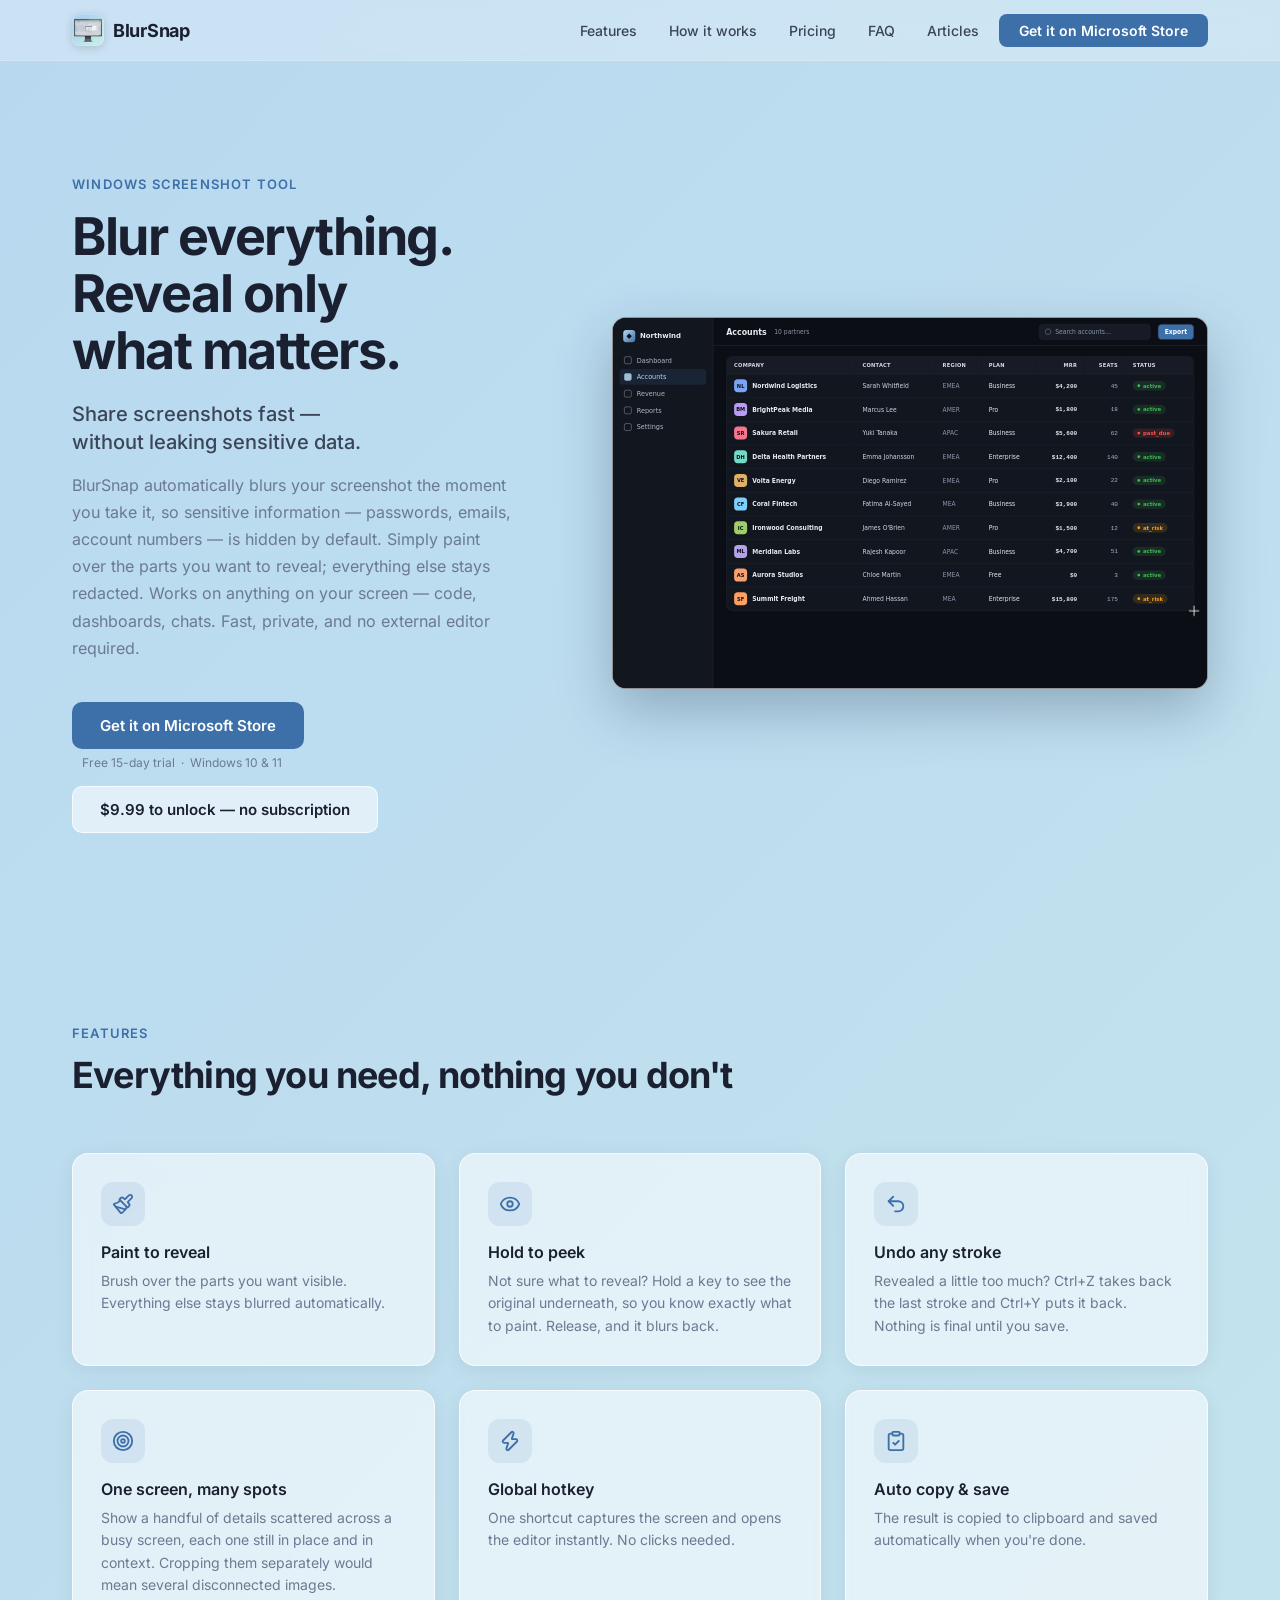
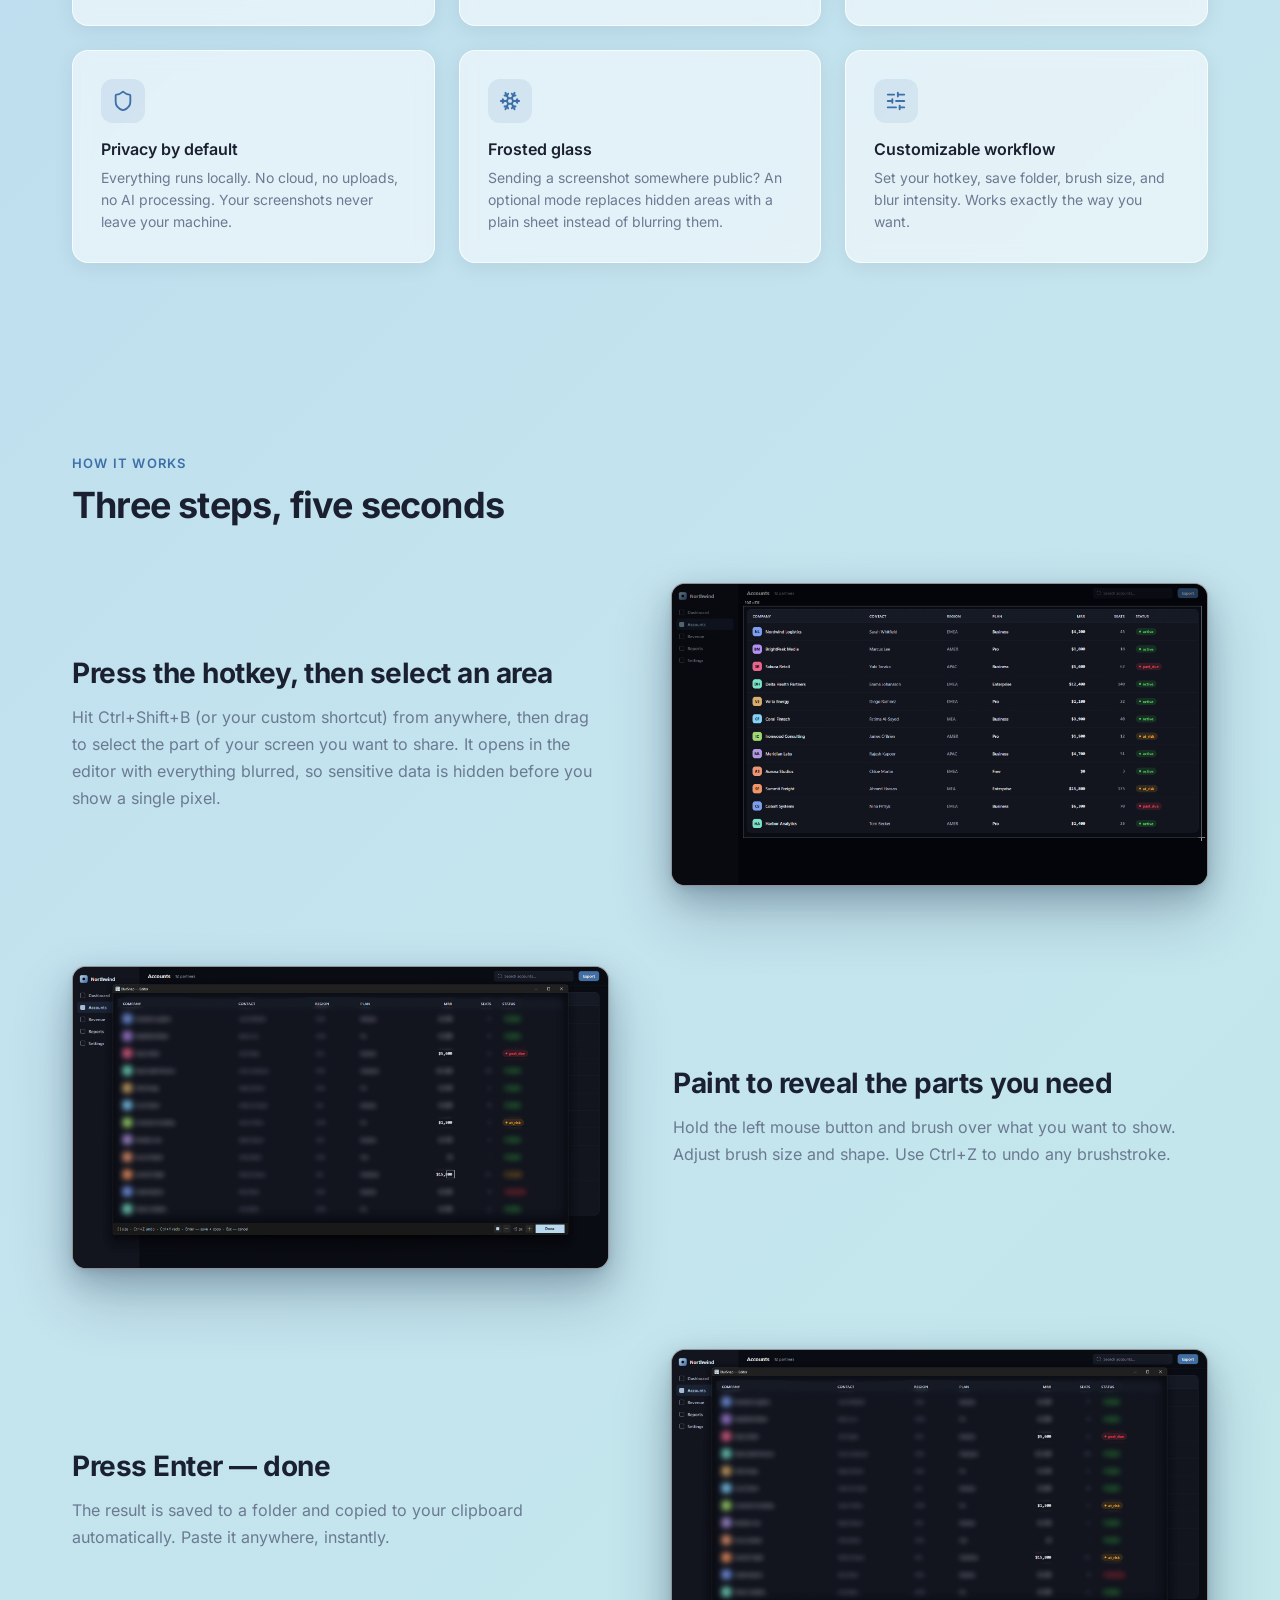
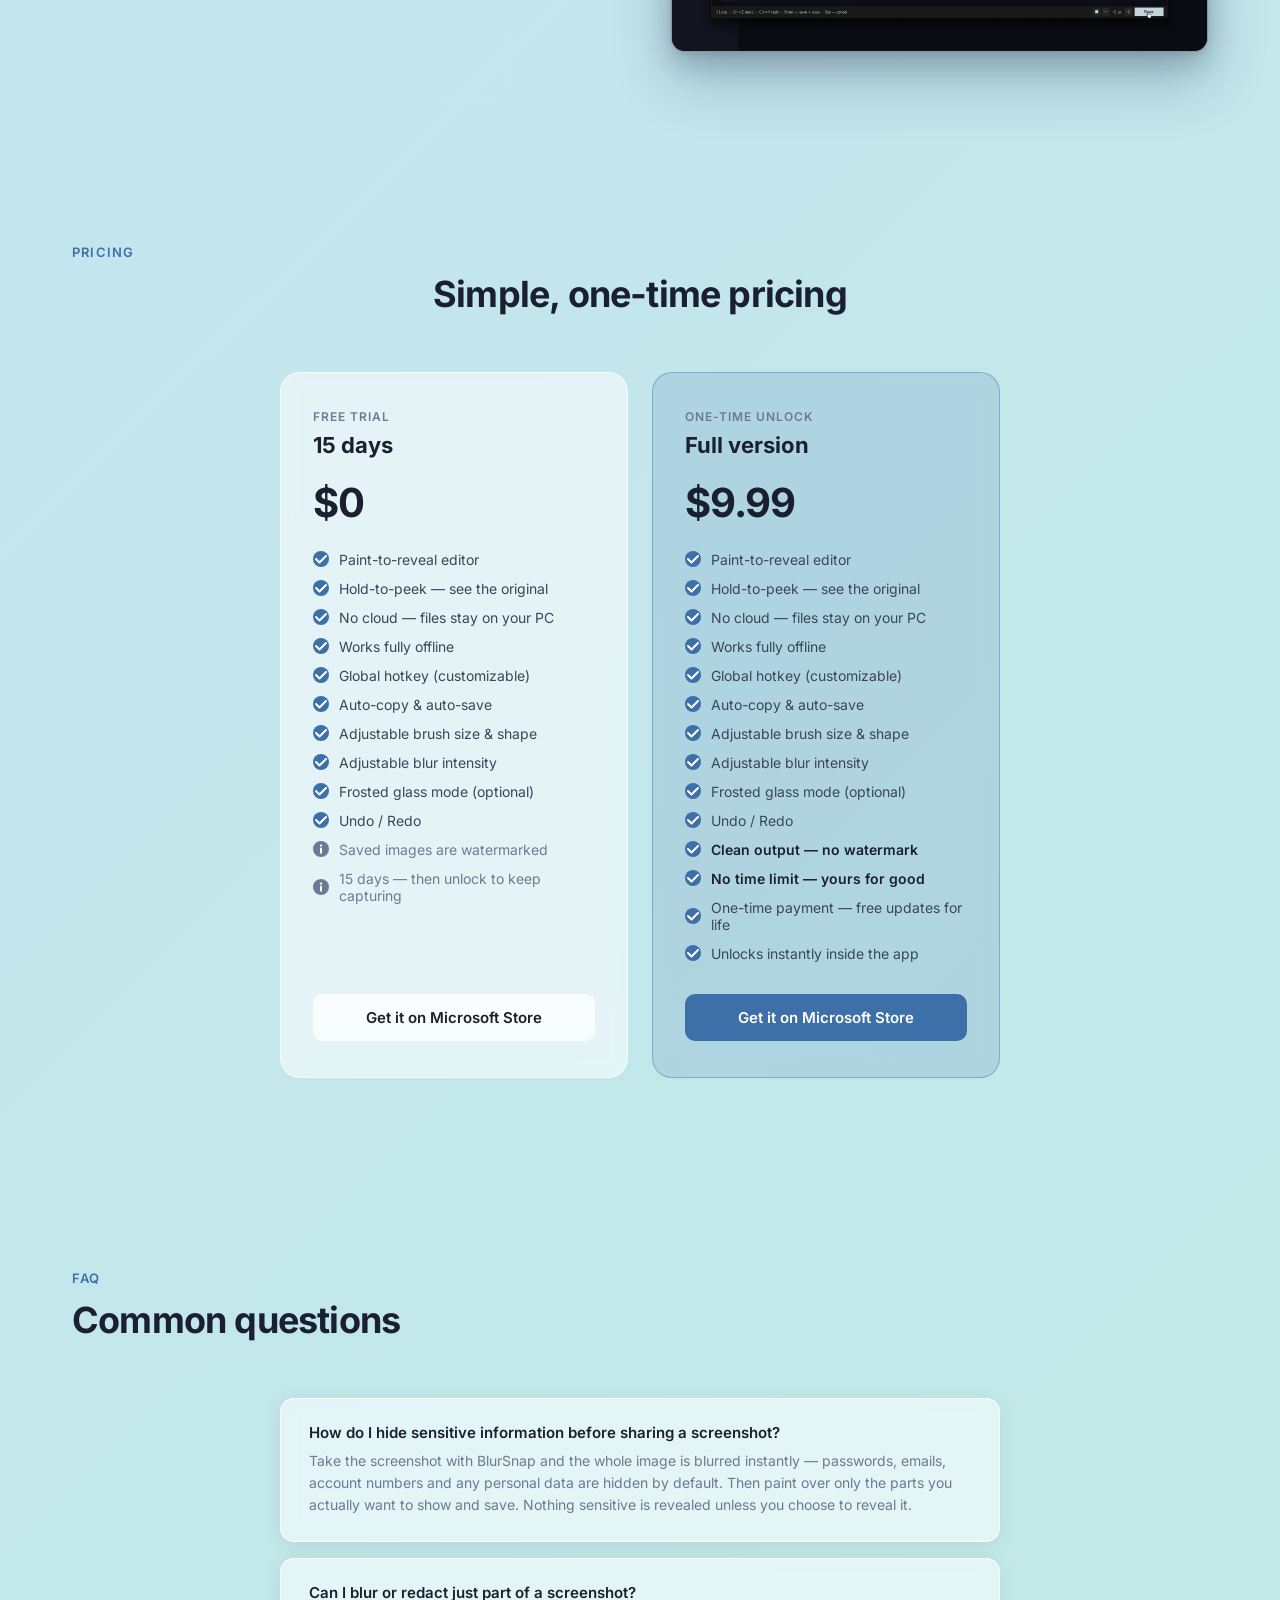
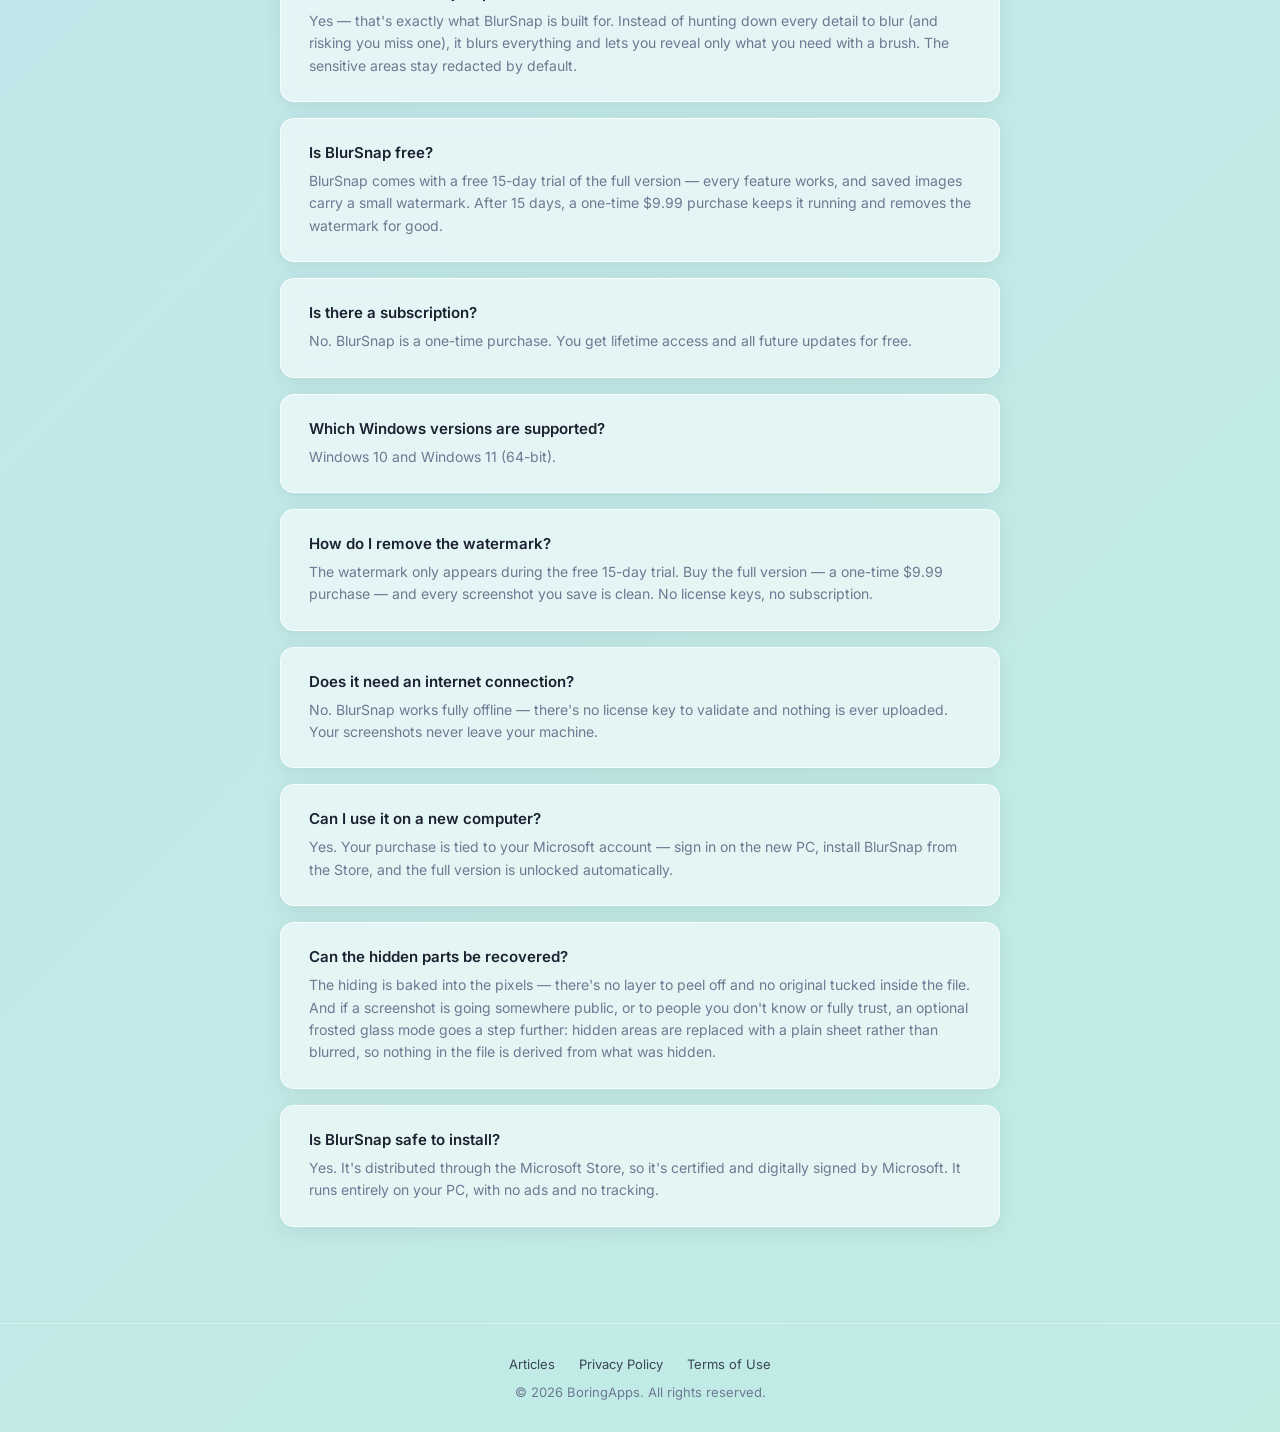
==== commit 6af7b628: "Add files via upload" ====
--- a/index.html
+++ b/index.html
@@ -31,9 +31,30 @@
   <meta name="twitter:title" content="BlurSnap &#8212; Blur everything. Reveal only what matters.">
   <meta name="twitter:description" content="Share screenshots fast &#8212; without leaking sensitive data. A fast, private Windows screenshot tool.">
   <meta name="twitter:image" content="https://blursnap.app/og-image.png">
-  <link rel="preconnect" href="https://fonts.googleapis.com">
-  <link rel="preconnect" href="https://fonts.gstatic.com" crossorigin>
-  <link href="https://fonts.googleapis.com/css2?family=Inter:wght@400;500;600;700&display=swap" rel="stylesheet">
+  <link rel="preload" href="fonts/inter-latin.woff2" as="font" type="font/woff2" crossorigin>
+  <style>
+    /* Inter, self-hosted. On the Google Fonts CDN this sat on the critical path: two
+       extra hosts, each costing DNS + TLS + a round trip, and the stylesheet had to
+       land before the font file was even requested. The hero paragraph is the LCP
+       element, so it waited on that whole chain. One variable file per subset covers
+       weights 400-700; only latin is preloaded, latin-ext is fetched on demand. */
+    @font-face {
+      font-family: 'Inter';
+      font-style: normal;
+      font-weight: 400 700;
+      font-display: swap;
+      src: url(fonts/inter-latin.woff2) format('woff2');
+      unicode-range: U+0000-00FF, U+0131, U+0152-0153, U+02BB-02BC, U+02C6, U+02DA, U+02DC, U+0304, U+0308, U+0329, U+2000-206F, U+20AC, U+2122, U+2191, U+2193, U+2212, U+2215, U+FEFF, U+FFFD;
+    }
+    @font-face {
+      font-family: 'Inter';
+      font-style: normal;
+      font-weight: 400 700;
+      font-display: swap;
+      src: url(fonts/inter-latin-ext.woff2) format('woff2');
+      unicode-range: U+0100-02BA, U+02BD-02C5, U+02C7-02CC, U+02CE-02D7, U+02DD-02FF, U+0304, U+0308, U+0329, U+1D00-1DBF, U+1E00-1E9F, U+1EF2-1EFF, U+2020, U+20A0-20AB, U+20AD-20C0, U+2113, U+2C60-2C7F, U+A720-A7FF;
+    }
+  </style>
   <style>
     *, *::before, *::after { box-sizing: border-box; margin: 0; padding: 0; }
 
@@ -934,7 +955,6 @@
     ]
   }
   </script>
-  <script src="https://unpkg.com/lucide@latest/dist/umd/lucide.min.js"></script>
 </head>
 <body>
 
@@ -1006,49 +1026,116 @@
   <section id="features">
     <div class="section-label">Features</div>
     <div class="section-title">Everything you need, nothing you don't</div>
+    <!-- Icons are lucide (ISC), inlined at authoring time instead of built in the
+         browser. The UMD bundle cost ~100 KB over the wire from unpkg and, as a
+         synchronous cross-origin script in <head>, it held up the first paint;
+         these nine paths never change, so there is nothing to resolve at runtime. -->
     <div class="features-grid">
       <div class="feature-card">
-        <div class="feature-icon"><i data-lucide="paintbrush"></i></div>
+        <div class="feature-icon">
+          <svg class="lucide lucide-paintbrush" xmlns="http://www.w3.org/2000/svg" width="24" height="24" viewBox="0 0 24 24" fill="none" stroke="currentColor" stroke-width="2" stroke-linecap="round" stroke-linejoin="round">
+            <path d="m14.622 17.897-10.68-2.913" />
+            <path d="M18.376 2.622a1 1 0 1 1 3.002 3.002L17.36 9.643a.5.5 0 0 0 0 .707l.944.944a2.41 2.41 0 0 1 0 3.408l-.944.944a.5.5 0 0 1-.707 0L8.354 7.348a.5.5 0 0 1 0-.707l.944-.944a2.41 2.41 0 0 1 3.408 0l.944.944a.5.5 0 0 0 .707 0z" />
+            <path d="M9 8c-1.804 2.71-3.97 3.46-6.583 3.948a.507.507 0 0 0-.302.819l7.32 8.883a1 1 0 0 0 1.185.204C12.735 20.405 16 16.792 16 15" />
+          </svg>
+        </div>
         <div class="feature-title">Paint to reveal</div>
         <div class="feature-desc">Brush over the parts you want visible. Everything else stays blurred automatically.</div>
       </div>
       <div class="feature-card">
-        <div class="feature-icon"><i data-lucide="eye"></i></div>
+        <div class="feature-icon">
+          <svg class="lucide lucide-eye" xmlns="http://www.w3.org/2000/svg" width="24" height="24" viewBox="0 0 24 24" fill="none" stroke="currentColor" stroke-width="2" stroke-linecap="round" stroke-linejoin="round">
+            <path d="M2.062 12.348a1 1 0 0 1 0-.696 10.75 10.75 0 0 1 19.876 0 1 1 0 0 1 0 .696 10.75 10.75 0 0 1-19.876 0" />
+            <circle cx="12" cy="12" r="3" />
+          </svg>
+        </div>
         <div class="feature-title">Hold to peek</div>
         <div class="feature-desc">Not sure what to reveal? Hold a key to see the original underneath, so you know exactly what to paint. Release, and it blurs back.</div>
       </div>
       <div class="feature-card">
-        <div class="feature-icon"><i data-lucide="undo-2"></i></div>
+        <div class="feature-icon">
+          <svg class="lucide lucide-undo-2" xmlns="http://www.w3.org/2000/svg" width="24" height="24" viewBox="0 0 24 24" fill="none" stroke="currentColor" stroke-width="2" stroke-linecap="round" stroke-linejoin="round">
+            <path d="M9 14 4 9l5-5" />
+            <path d="M4 9h10.5a5.5 5.5 0 0 1 5.5 5.5a5.5 5.5 0 0 1-5.5 5.5H11" />
+          </svg>
+        </div>
         <div class="feature-title">Undo any stroke</div>
         <div class="feature-desc">Revealed a little too much? Ctrl+Z takes back the last stroke and Ctrl+Y puts it back. Nothing is final until you save.</div>
       </div>
       <div class="feature-card">
-        <div class="feature-icon"><i data-lucide="target"></i></div>
+        <div class="feature-icon">
+          <svg class="lucide lucide-target" xmlns="http://www.w3.org/2000/svg" width="24" height="24" viewBox="0 0 24 24" fill="none" stroke="currentColor" stroke-width="2" stroke-linecap="round" stroke-linejoin="round">
+            <circle cx="12" cy="12" r="10" />
+            <circle cx="12" cy="12" r="6" />
+            <circle cx="12" cy="12" r="2" />
+          </svg>
+        </div>
         <div class="feature-title">One screen, many spots</div>
         <div class="feature-desc">Show a handful of details scattered across a busy screen, each one still in place and in context. Cropping them separately would mean several disconnected images.</div>
       </div>
       <div class="feature-card">
-        <div class="feature-icon"><i data-lucide="zap"></i></div>
+        <div class="feature-icon">
+          <svg class="lucide lucide-zap" xmlns="http://www.w3.org/2000/svg" width="24" height="24" viewBox="0 0 24 24" fill="none" stroke="currentColor" stroke-width="2" stroke-linecap="round" stroke-linejoin="round">
+            <path d="M15.914 4a1.5 1.5 0 00-2.474-1.561l-9 9A1.5 1.5 0 005.5 14h4.002a.5.5 0 01.471.666L8.086 20a1.5 1.5 0 002.475 1.56l9-9A1.5 1.5 0 0018.5 10h-3.997a.5.5 0 01-.472-.667z" />
+          </svg>
+        </div>
         <div class="feature-title">Global hotkey</div>
         <div class="feature-desc">One shortcut captures the screen and opens the editor instantly. No clicks needed.</div>
       </div>
       <div class="feature-card">
-        <div class="feature-icon"><i data-lucide="clipboard-check"></i></div>
+        <div class="feature-icon">
+          <svg class="lucide lucide-clipboard-check" xmlns="http://www.w3.org/2000/svg" width="24" height="24" viewBox="0 0 24 24" fill="none" stroke="currentColor" stroke-width="2" stroke-linecap="round" stroke-linejoin="round">
+            <rect width="8" height="4" x="8" y="2" rx="1" ry="1" />
+            <path d="M16 4h2a2 2 0 0 1 2 2v14a2 2 0 0 1-2 2H6a2 2 0 0 1-2-2V6a2 2 0 0 1 2-2h2" />
+            <path d="m9 14 2 2 4-4" />
+          </svg>
+        </div>
         <div class="feature-title">Auto copy & save</div>
         <div class="feature-desc">The result is copied to clipboard and saved automatically when you're done.</div>
       </div>
       <div class="feature-card">
-        <div class="feature-icon"><i data-lucide="shield"></i></div>
+        <div class="feature-icon">
+          <svg class="lucide lucide-shield" xmlns="http://www.w3.org/2000/svg" width="24" height="24" viewBox="0 0 24 24" fill="none" stroke="currentColor" stroke-width="2" stroke-linecap="round" stroke-linejoin="round">
+            <path d="M20 13c0 5-3.5 7.5-7.66 8.95a1 1 0 0 1-.67-.01C7.5 20.5 4 18 4 13V6a1 1 0 0 1 1-1c2 0 4.5-1.2 6.24-2.72a1.17 1.17 0 0 1 1.52 0C14.51 3.81 17 5 19 5a1 1 0 0 1 1 1z" />
+          </svg>
+        </div>
         <div class="feature-title">Privacy by default</div>
         <div class="feature-desc">Everything runs locally. No cloud, no uploads, no AI processing. Your screenshots never leave your machine.</div>
       </div>
       <div class="feature-card">
-        <div class="feature-icon"><i data-lucide="snowflake"></i></div>
+        <div class="feature-icon">
+          <svg class="lucide lucide-snowflake" xmlns="http://www.w3.org/2000/svg" width="24" height="24" viewBox="0 0 24 24" fill="none" stroke="currentColor" stroke-width="2" stroke-linecap="round" stroke-linejoin="round">
+            <path d="m10 20-1.25-2.5L6 18" />
+            <path d="M10 4 8.75 6.5 6 6" />
+            <path d="m14 20 1.25-2.5L18 18" />
+            <path d="m14 4 1.25 2.5L18 6" />
+            <path d="m17 21-3-6h-4" />
+            <path d="m17 3-3 6 1.5 3" />
+            <path d="M2 12h6.5L10 9" />
+            <path d="m20 10-1.5 2 1.5 2" />
+            <path d="M22 12h-6.5L14 15" />
+            <path d="m4 10 1.5 2L4 14" />
+            <path d="m7 21 3-6-1.5-3" />
+            <path d="m7 3 3 6h4" />
+          </svg>
+        </div>
         <div class="feature-title">Frosted glass</div>
         <div class="feature-desc">Sending a screenshot somewhere public? An optional mode replaces hidden areas with a plain sheet instead of blurring them.</div>
       </div>
       <div class="feature-card">
-        <div class="feature-icon"><i data-lucide="sliders-horizontal"></i></div>
+        <div class="feature-icon">
+          <svg class="lucide lucide-sliders-horizontal" xmlns="http://www.w3.org/2000/svg" width="24" height="24" viewBox="0 0 24 24" fill="none" stroke="currentColor" stroke-width="2" stroke-linecap="round" stroke-linejoin="round">
+            <path d="M10 5H3" />
+            <path d="M12 19H3" />
+            <path d="M14 3v4" />
+            <path d="M16 17v4" />
+            <path d="M21 12h-9" />
+            <path d="M21 19h-5" />
+            <path d="M21 5h-7" />
+            <path d="M8 10v4" />
+            <path d="M8 12H3" />
+          </svg>
+        </div>
         <div class="feature-title">Customizable workflow</div>
         <div class="feature-desc">Set your hotkey, save folder, brush size, and blur intensity. Works exactly the way you want.</div>
       </div>
@@ -1217,7 +1304,6 @@
   </footer>
 
   <script>
-    if (window.lucide) lucide.createIcons();
     (function () {
       function scaleDemo() {
         document.querySelectorAll('.demo-frame').forEach(function (f) {
